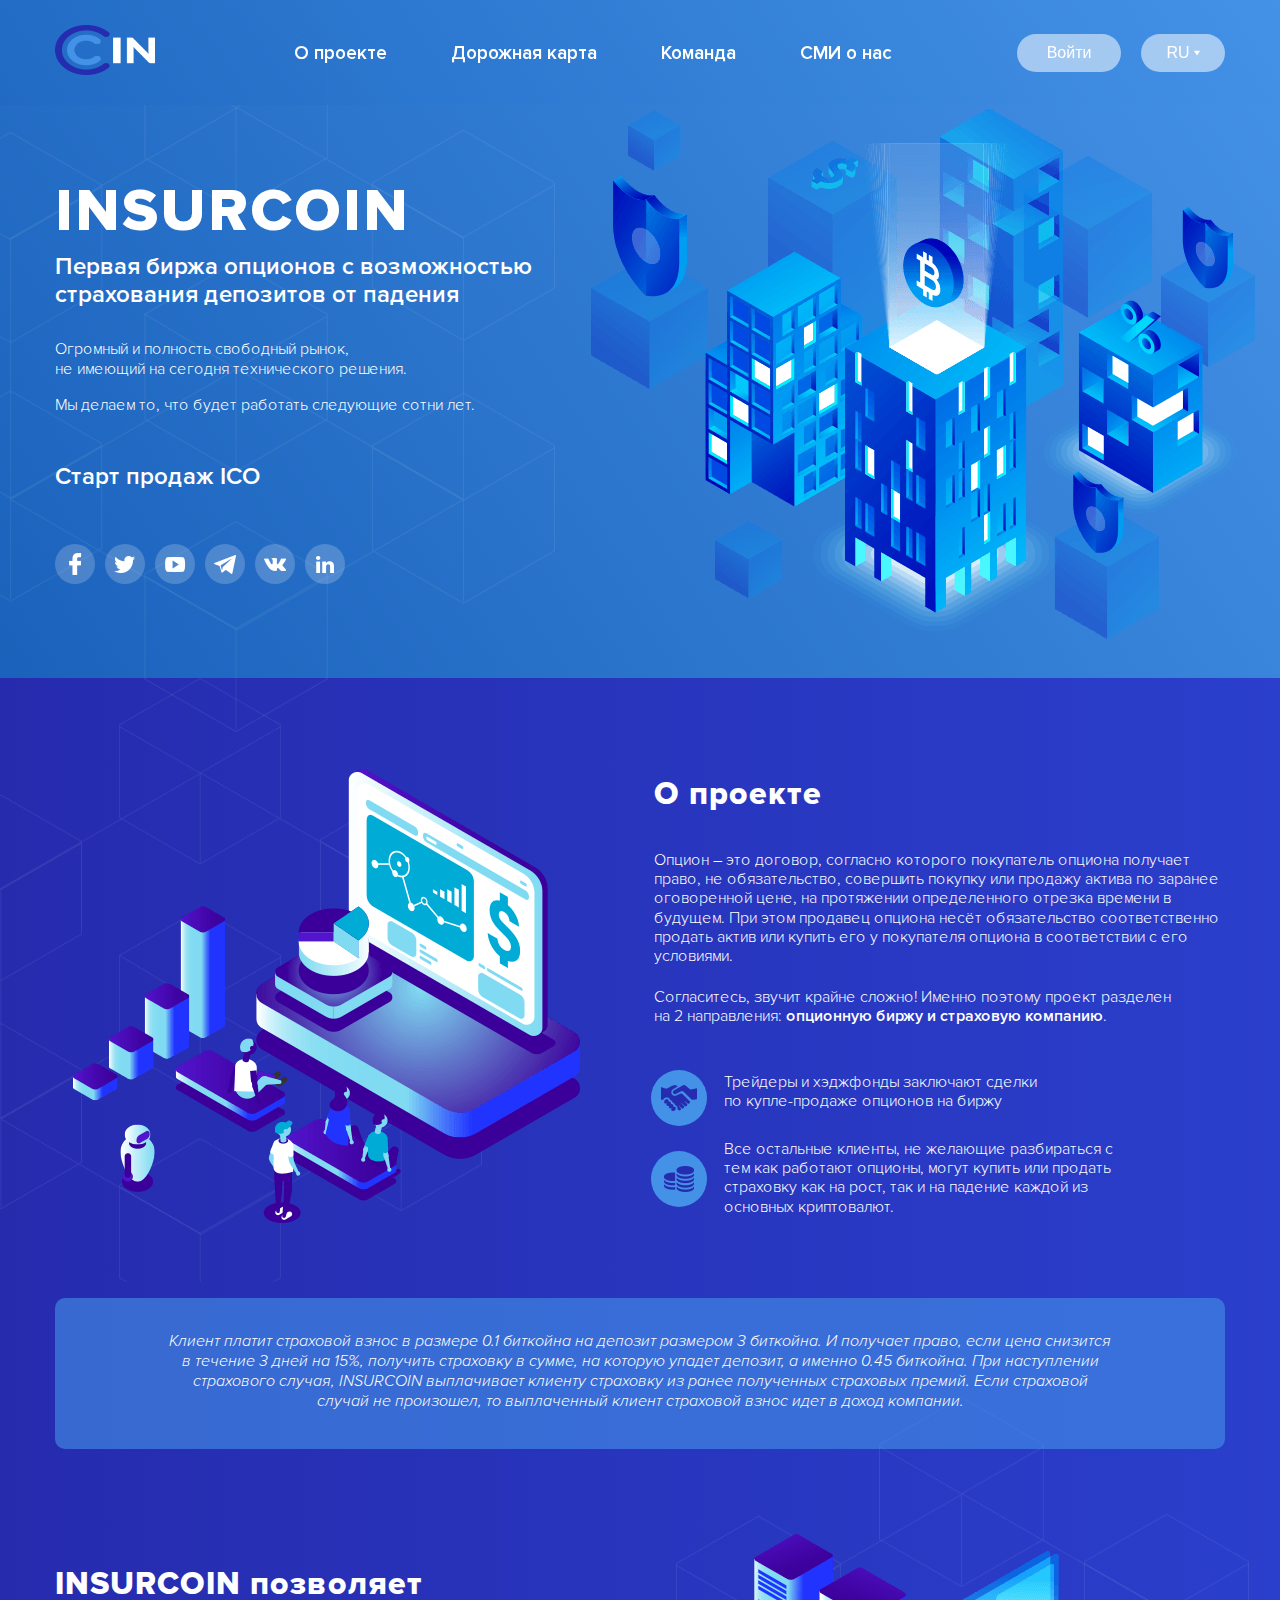
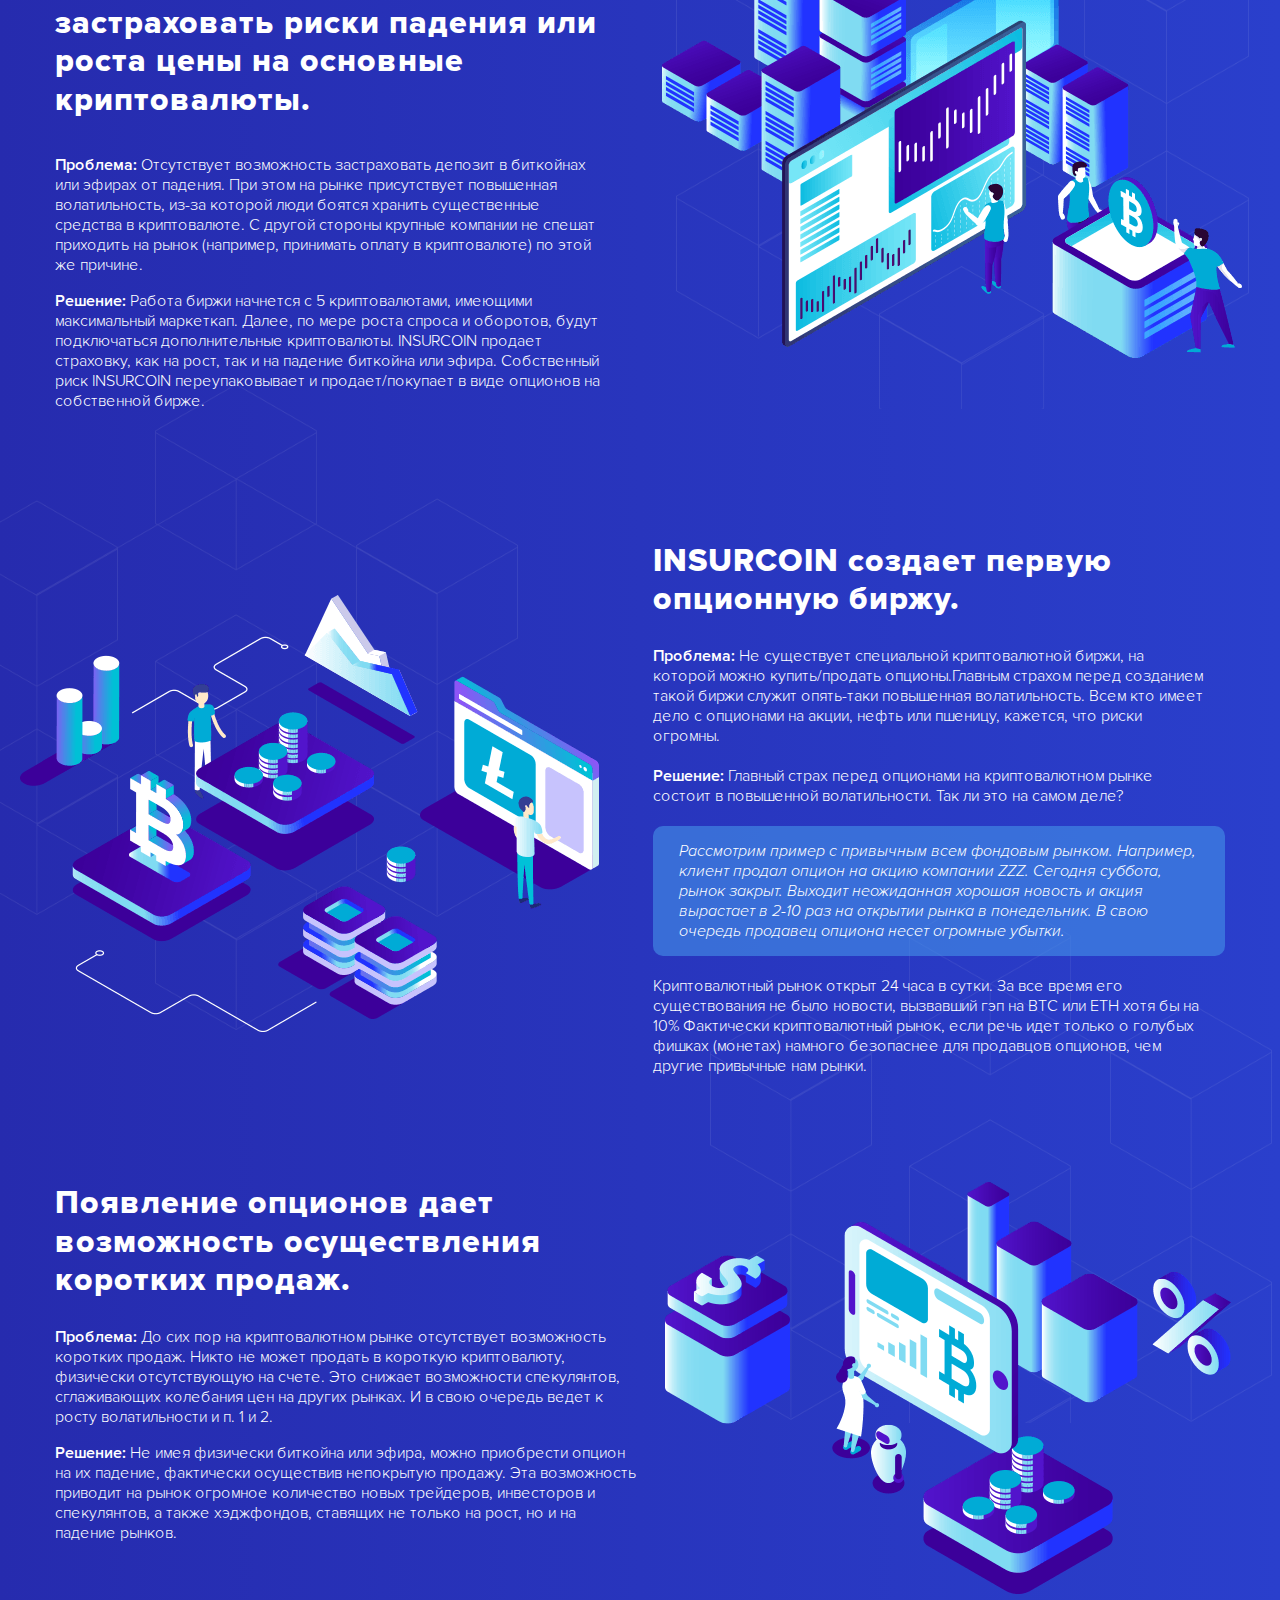
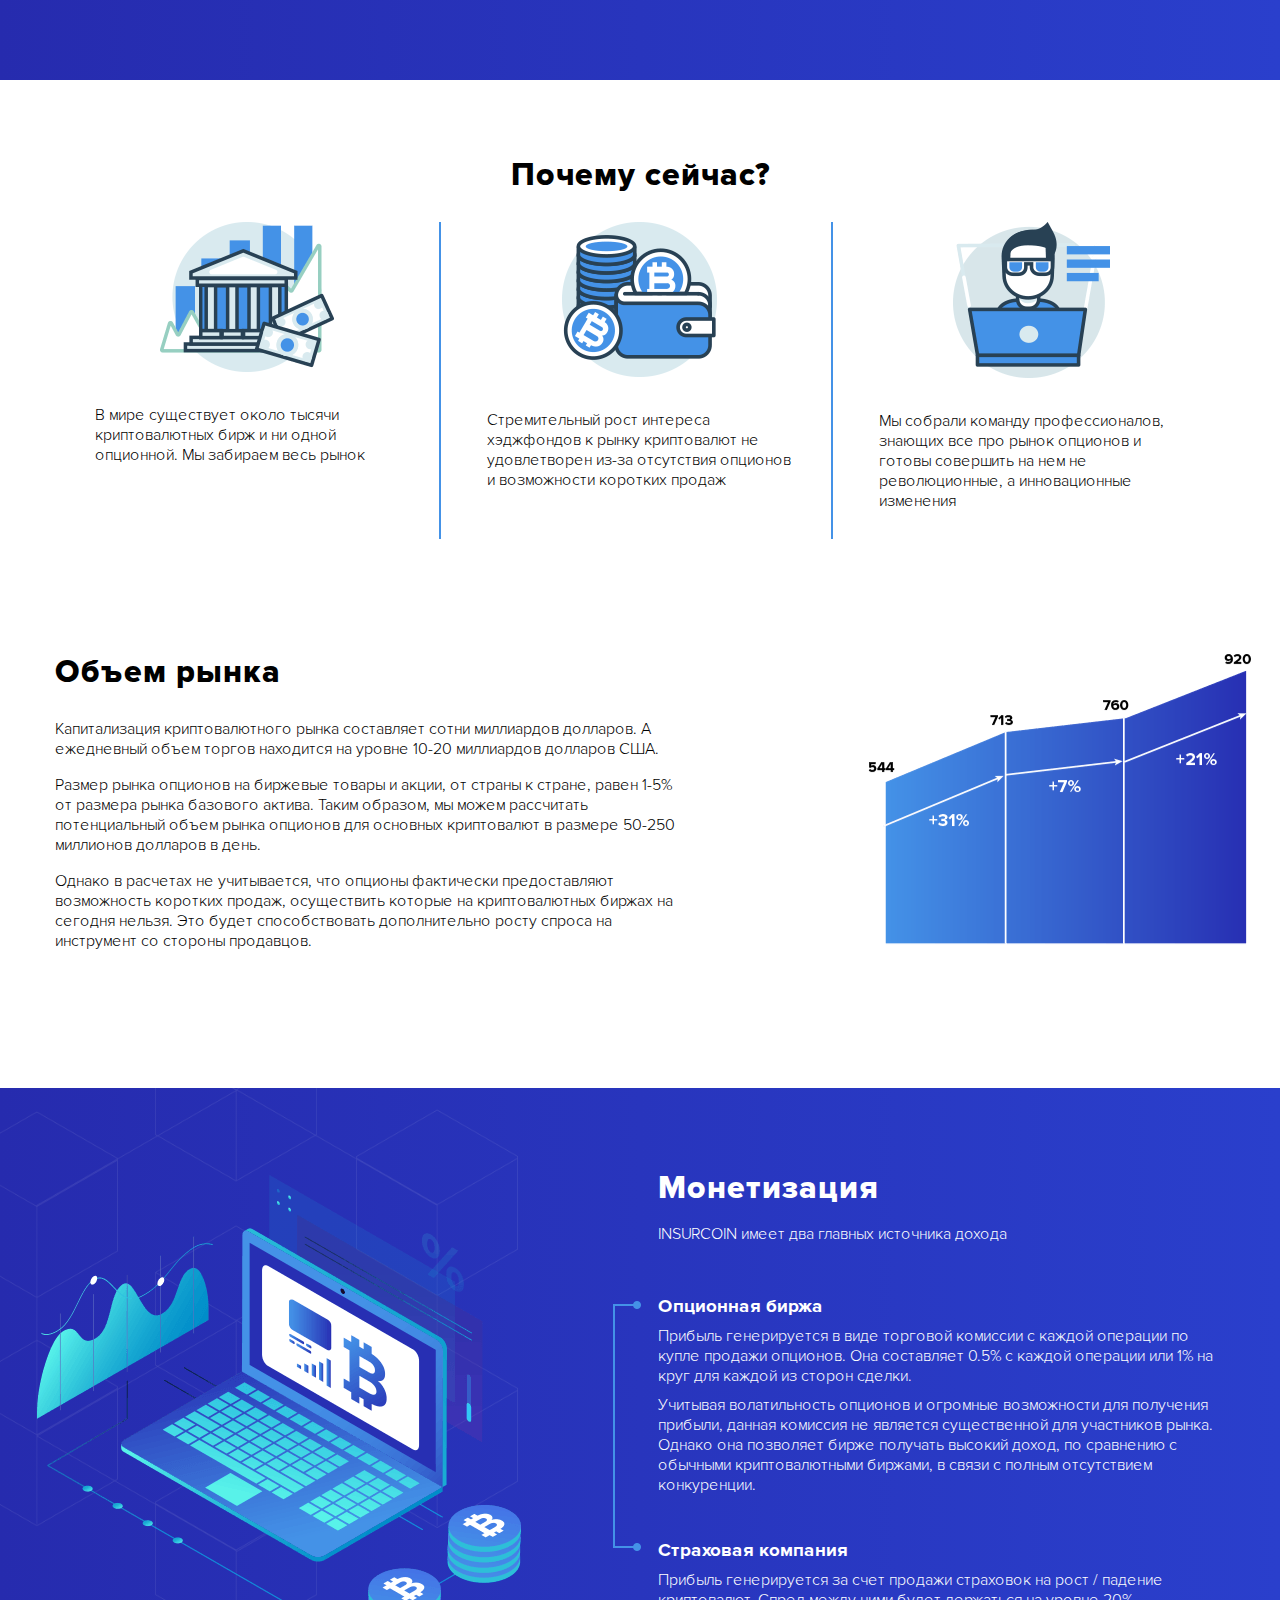
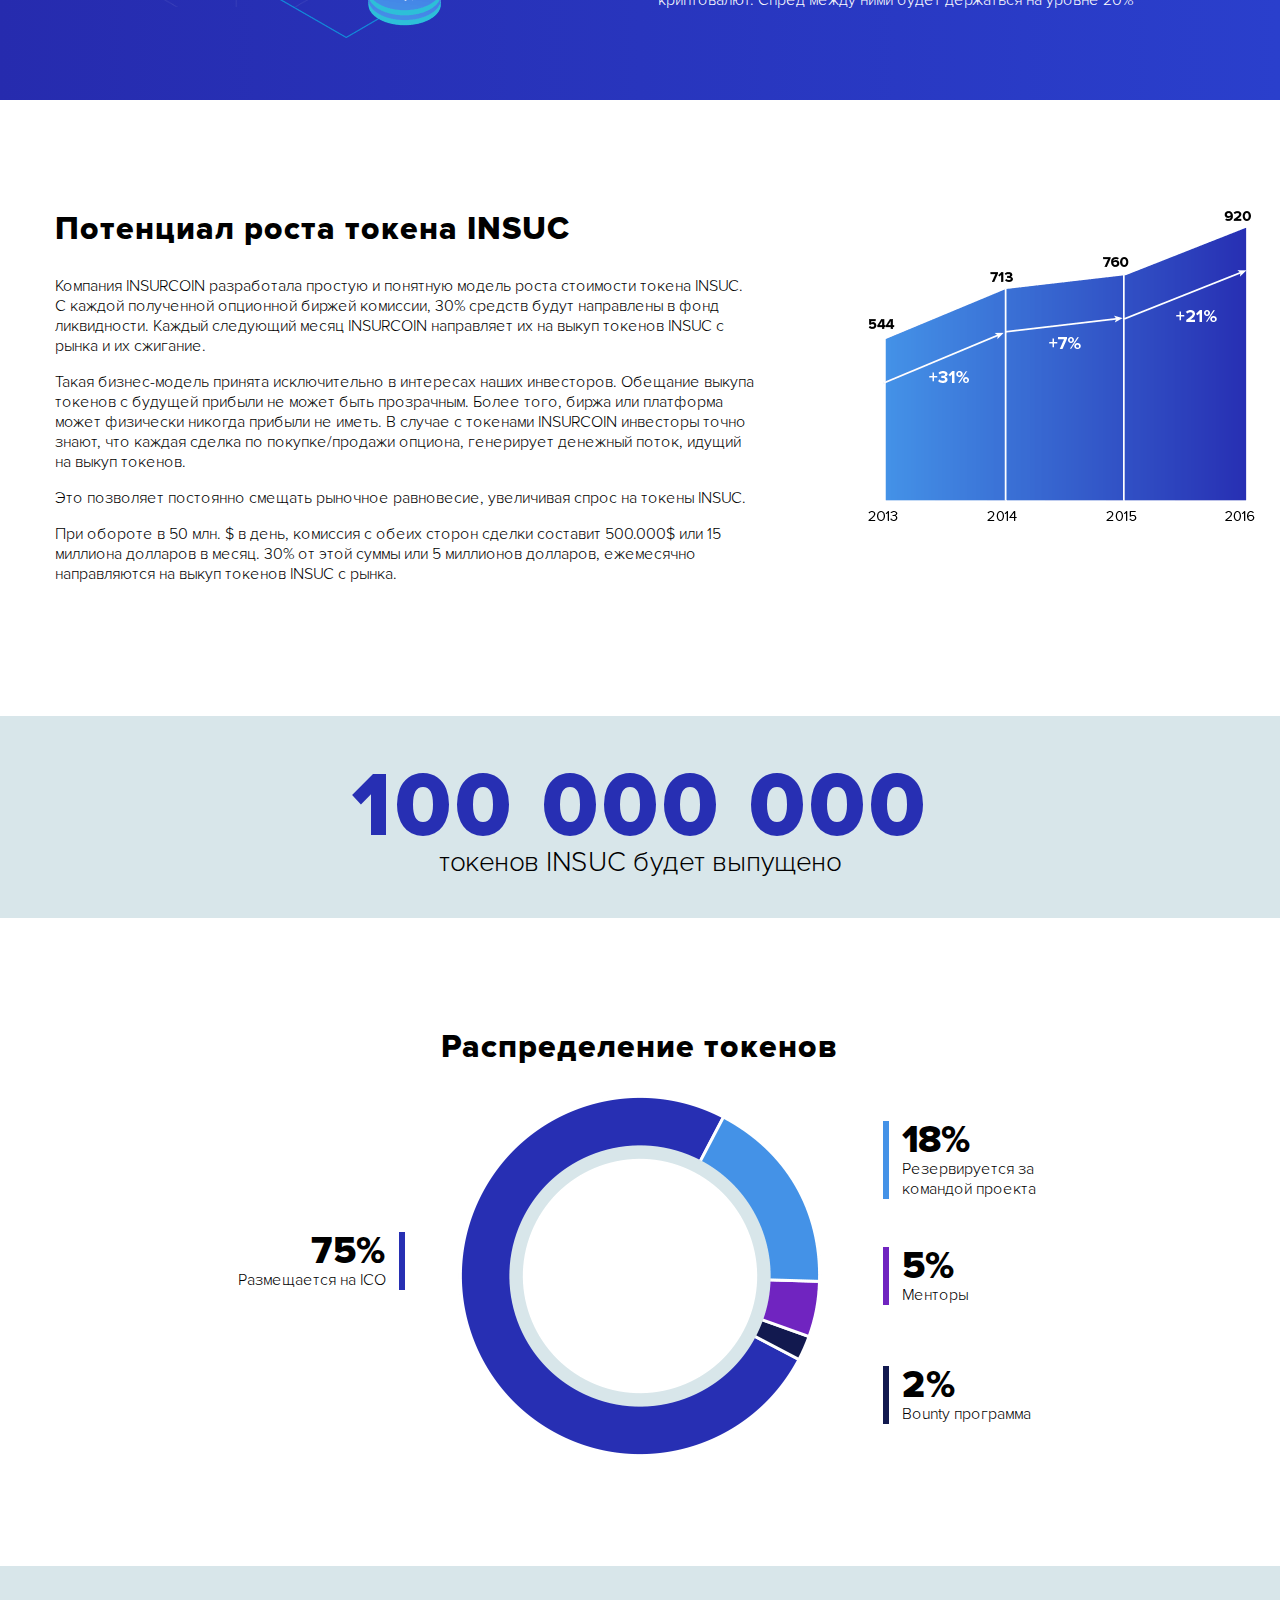
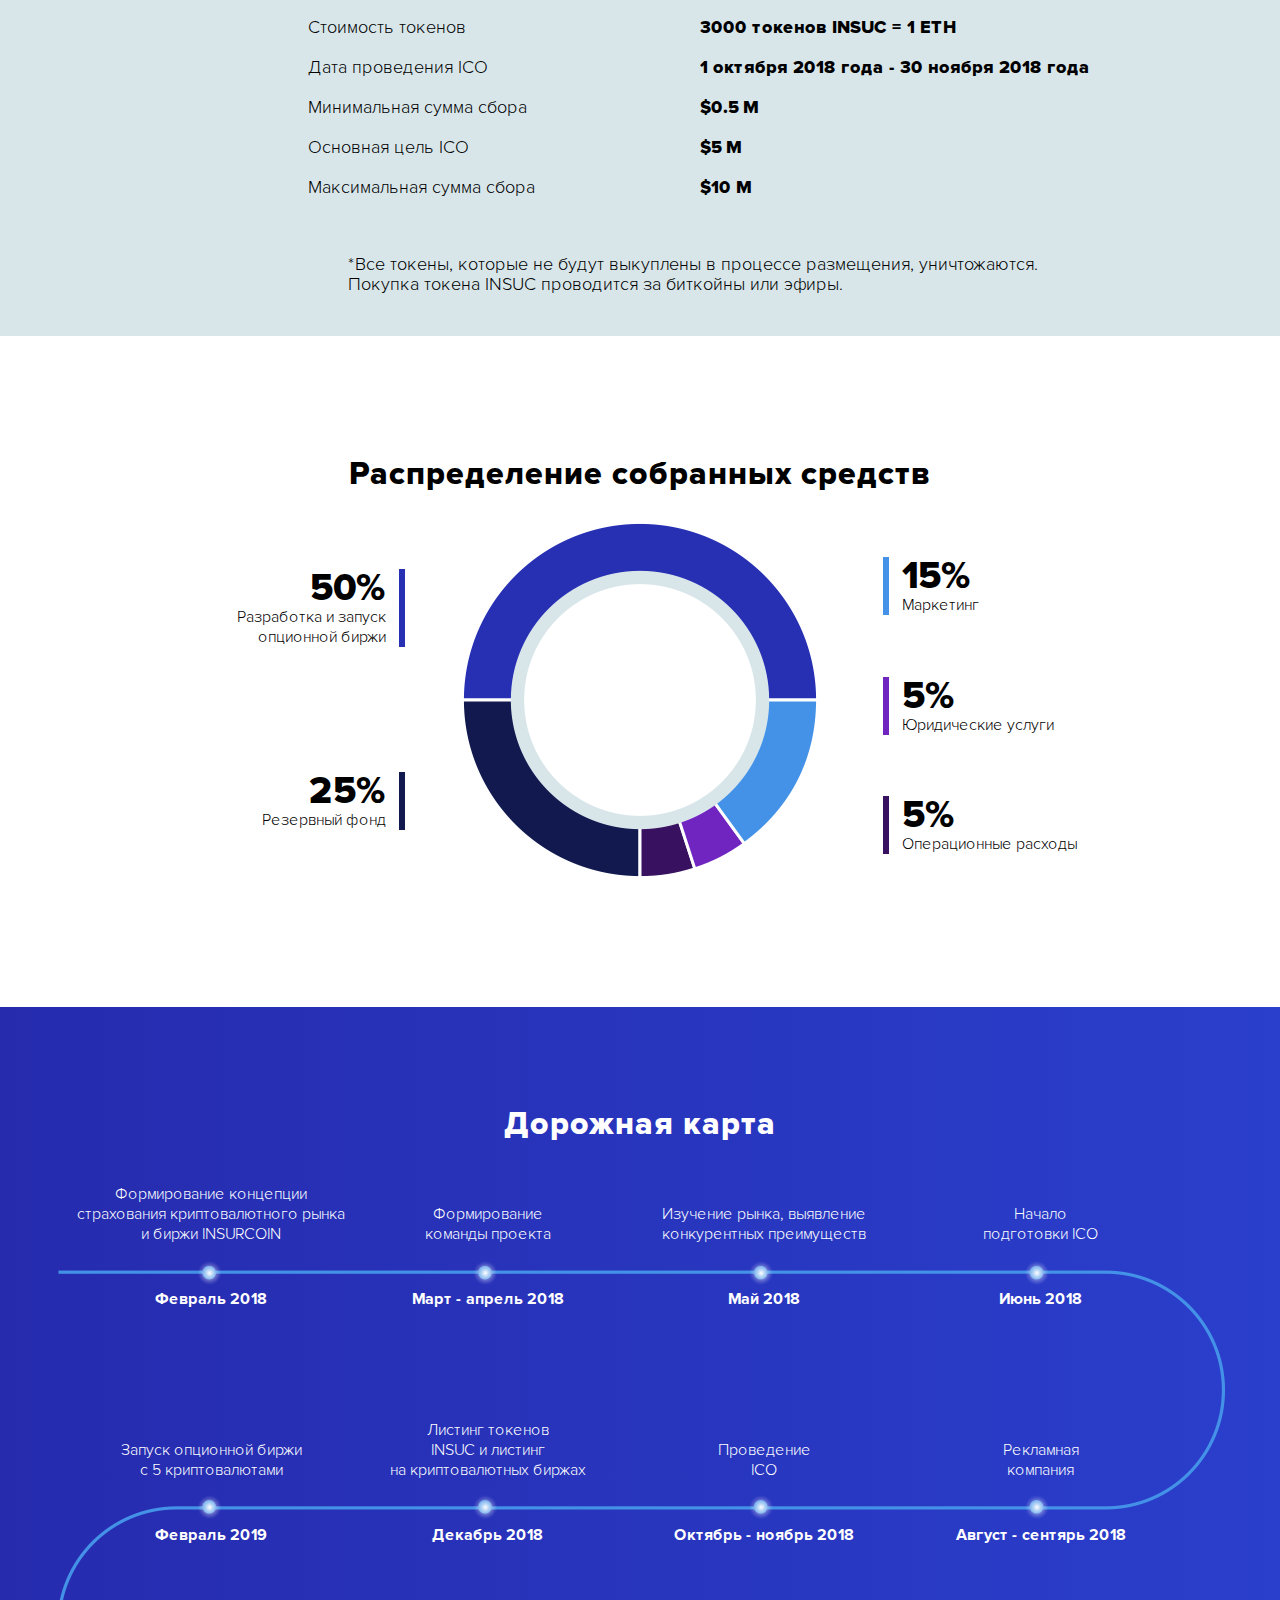
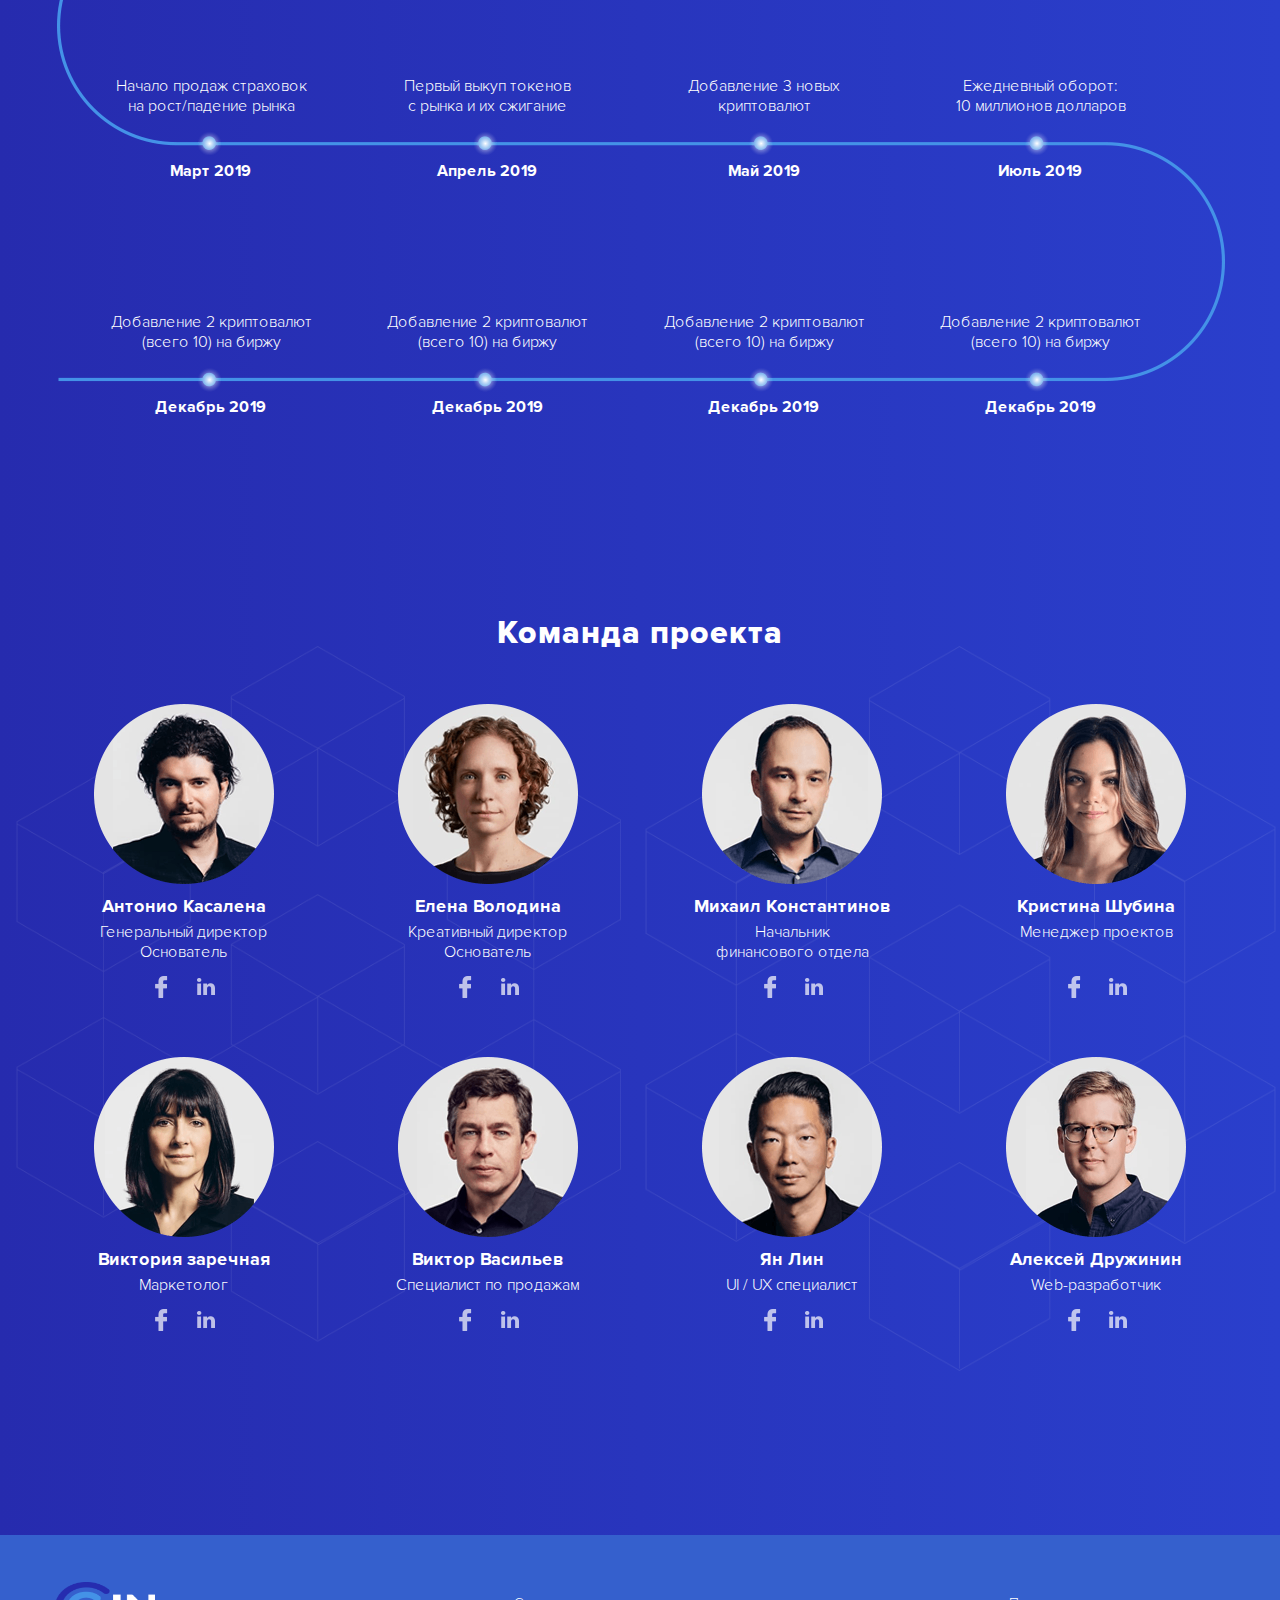
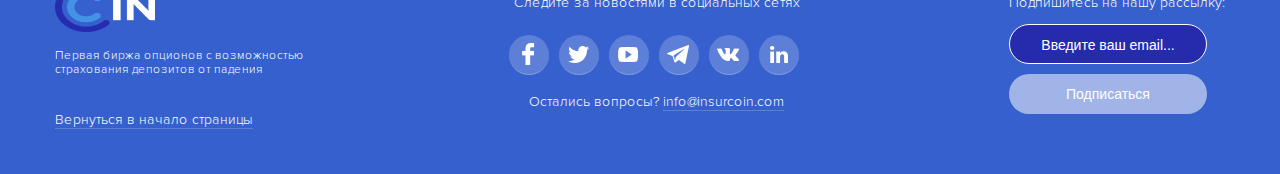
==== index.html @ fdc108de "add eng version" ====
<!DOCTYPE html>
<html lang="ru">
<head>
  <meta charset="UTF-8">
  <meta name="viewport" content="width=device-width, initial-scale=1.0">
  <meta http-equiv="X-UA-Compatible" content="ie=edge">
  <title>Insurcoin</title>
  <link rel="apple-touch-icon" sizes="180x180" href="img/favicon/apple-touch-icon.png">
  <link rel="icon" type="image/png" sizes="32x32" href="img/favicon/favicon-32x32.png">
  <link rel="icon" type="image/png" sizes="16x16" href="img/favicon/favicon-16x16.png">
  <link rel="manifest" href="img/favicon/site.webmanifest">
  <link rel="mask-icon" href="img/favicon/safari-pinned-tab.svg" color="#266fc8">
  <link rel="shortcut icon" href="img/favicon/favicon.ico">
  <meta name="msapplication-TileColor" content="#266fc8">
  <meta name="msapplication-config" content="img/favicon/browserconfig.xml">
  <meta name="theme-color" content="#ffffff">
  <link rel="stylesheet" href="https://use.fontawesome.com/releases/v5.2.0/css/all.css" integrity="sha384-hWVjflwFxL6sNzntih27bfxkr27PmbbK/iSvJ+a4+0owXq79v+lsFkW54bOGbiDQ" crossorigin="anonymous">
  <link rel="stylesheet" href="css/main.css">
</head>
<body>
  <header>
    <a href="#" class="open-mobile-menu"><i class="fas fa-bars"></i></a>
    <div class="nav-block">
      <div class="container">
        <div class="nav-wrapper large">
          <a href="#" class="close-mobile-menu"><i class="fas fa-times"></i></a>
          <a href="#" class="main-logo__link"><img src="img/logo.png" class="main-logo" alt="Логотип сайта" width="100" height="50"></a>
          <nav class="main-nav" id="menu">
            <ul class="main-nav__list">
              <li class="main-nav__item">
                <a href="#about-project">О проекте</a>
              </li>
              <li class="main-nav__item">
                <a href="#road-map">Дорожная карта</a>
              </li>
              <li class="main-nav__item">
                <a href="#team-project">Команда</a>
              </li>
              <li class="main-nav__item">
                <a href="#">СМИ о нас</a>
              </li> 
            </ul>
          </nav>
          <ul class="user-nav__list">
            <li class="user-nav__item">
              <button class="btn login">Войти</button>
            </li>
            <li class="user-nav__item">
              <button class="btn toggle-language" id="toggle-language">
                RU
                <svg class="arrow" xmlns="http://www.w3.org/2000/svg" xmlns:xlink="http://www.w3.org/1999/xlink" x="0px" y="0px"
                  viewBox="0 0 41.999 41.999">
                  <path d="M36.068,20.176l-29-20C6.761-0.035,6.363-0.057,6.035,0.114C5.706,0.287,5.5,0.627,5.5,0.999v40
                  c0,0.372,0.206,0.713,0.535,0.886c0.146,0.076,0.306,0.114,0.465,0.114c0.199,0,0.397-0.06,0.568-0.177l29-20
                  c0.271-0.187,0.432-0.494,0.432-0.823S36.338,20.363,36.068,20.176z"/>
                  <g>
                </svg>
              </button>
              <ul class="toggle-language__menu" id="toggle-language__menu">
                <li><a href="index.html">RU</a></li>
                <li><a href="index.en.html">EN</a></li>
              </ul>
            </li>
          </ul>
        </div>
      </div>
    </div>
    <div class="container header-block__wrapper" id="top-site">
      <section>
        <h1>Insurcoin</h1>
        <h3>Первая биржа опционов с возможностью страхования депозитов от падения</h3>
        <p>Огромный и полность свободный рынок,<br/> не имеющий на сегодня технического решения.</p>
        <p>Мы делаем то, что будет работать следующие сотни лет.</p>
        <div class="timer-block">
          <h3>Старт продаж ICO</h3>
          <script src="https://code.jquery.com/jquery-1.11.1.min.js"></script>
          <script src="https://e-timer.ru/js/etimer.js"></script>
          <script type="text/javascript">
            jQuery(document).ready(function() {
              jQuery(".eTimer").eTimer({
                etType: 0, etDate: "01.09.2018.0.0", etTitleText: "", etTitleSize: 20, etShowSign: 1, etSep: " ", etFontFamily: "ProximaNova", etTextColor: "white", etPaddingTB: 15, etPaddingLR: 15, etLastUnit: 4, etNumberFontFamily: "ProximaNova", etNumberSize: 40, etNumberColor: "#307ed3", etNumberPaddingTB: 0, etNumberPaddingLR: 8, etNumberBackground: "white", etNumberBorderSize: 0, etNumberBorderRadius: 6, etNumberBorderColor: "white"
              });
            });
          </script>
          <div class="eTimer"></div>
        </div>
        <ul class="social__list">
          <li class="social__item">
            <a href="#" class="social__link fb">facebook</a>
          </li>
          <li class="social__item">
            <a href="#" class="social__link twitter">twitter</a>
          </li>
          <li class="social__item">
            <a href="#" class="social__link youtube">youtube</a>
          </li>
          <li class="social__item">
            <a href="#" class="social__link telegram">telegram</a>
          </li>
          <li class="social__item">
            <a href="#" class="social__link vk">vk</a>
          </li>
          <li class="social__item">
            <a href="#" class="social__link linked-in">linked in</a>
          </li>
        </ul>
      </section>
    </div>
  </header>
  <main>
    <div class="container">
      <section class="about-project" id="about-project">
        <h2>О проекте</h2>
        <img class="mobile-section__img" width="370" height="332" src="img/about-project-bg.png" alt="О проекте">
        <p>Опцион – это договор, согласно которого покупатель опциона получает право, не обязательство, совершить покупку или продажу актива по заранее оговоренной цене, на протяжении определенного отрезка времени в будущем. При этом продавец опциона несёт обязательство соответственно продать актив или купить его у покупателя опциона в соответствии с его условиями.</p>
        <p class="about-project__description">Согласитесь, звучит крайне сложно! Именно поэтому проект разделен на 2 направления: <span class="text__semibold">опционную биржу и страховую компанию</span>.</p>
        <ul>
          <li>
            <p>Трейдеры и хэджфонды заключают сделки по купле-продаже опционов на биржу</p>
          </li>
          <li>
            <p>Все остальные клиенты, не желающие разбираться с тем как работают опционы, могут купить или продать страховку как на рост, так и на падение каждой из основных криптовалют.</p>
          </li>
        </ul>
      </section>
      <p class="text__layout">Клиент платит страховой взнос в размере 0.1 биткойна на депозит размером 3 биткойна. И получает право, если цена снизится в течение 3 дней на 15%, получить страховку в сумме, на которую упадет депозит, а именно 0.45 биткойна. При наступлении страхового случая, INSURCOIN выплачивает клиенту страховку из ранее полученных страховых премий. Если страховой случай не произошел, то выплаченный клиент страховой взнос идет в доход компании.</p>
      <section class="insurance-project">
        <h2>INSURCOIN позволяет застраховать риски падения или роста цены на основные криптовалюты.</h2>
        <img class="mobile-section__img" width="393" height="288" src="img/insurance-project-bg.png" alt="Срахование INSURCOIN">
        <p><span class="text__semibold">Проблема:</span> Отсутствует возможность застраховать депозит в биткойнах или эфирах от падения. При этом на рынке присутствует повышенная волатильность, из-за которой люди боятся хранить существенные средства в криптовалюте. С другой стороны крупные компании не спешат приходить на рынок (например, принимать оплату в криптовалюте) по этой же причине.</p>
        <p><span class="text__semibold">Решение:</span> Работа биржи начнется с 5 криптовалютами, имеющими максимальный маркеткап. Далее, по мере роста спроса и оборотов, будут подключаться дополнительные криптовалюты.  INSURCOIN продает страховку, как на рост, так и на падение биткойна или эфира. Собственный риск INSURCOIN переупаковывает и продает/покупает в виде опционов на собственной бирже.</p>
      </section>
      <section class="burse-project">
        <h2>INSURCOIN создает первую опционную биржу.</h2>
        <img class="mobile-section__img" width="409" height="308" src="img/burse-project-bg.png" alt="Биржа INSURCOIN">
        <p><span class="text__semibold">Проблема:</span> Не существует специальной криптовалютной биржи, на которой можно купить/продать опционы.Главным страхом перед созданием такой биржи служит опять-таки повышенная волатильность. Всем кто имеет дело с опционами на акции, нефть или пшеницу, кажется, что риски огромны.</p>
        <p><span class="text__semibold">Решение:</span> Главный страх перед опционами на криптовалютном рынке состоит в повышенной волатильности. Так ли это на самом деле?</p>
        <p class="text__layout"> Рассмотрим пример с привычным всем фондовым рынком. Например, клиент продал опцион на акцию компании ZZZ. Сегодня суббота, рынок закрыт. Выходит неожиданная хорошая новость и акция вырастает в 2-10 раз на открытии рынка в понедельник. В свою очередь продавец опциона несет огромные убытки.</p>
        <p>Криптовалютный рынок открыт 24 часа в сутки. За все время его существования не было новости, вызвавший гэп на BTC или ETH хотя бы на 10% Фактически криптовалютный рынок, если речь идет только о голубых фишках (монетах) намного безопаснее для продавцов опционов, чем другие привычные нам рынки.</p>
      </section>
      <section class="option-project">
        <h2>Появление опционов дает возможность осуществления коротких продаж.</h2>
        <img class="mobile-section__img" width="368" height="268" src="img/option-project-bg.png" alt="Опцион">
        <p><span class="text__semibold">Проблема:</span> До сих пор на криптовалютном рынке отсутствует возможность коротких продаж. Никто не может продать в короткую криптовалюту, физически отсутствующую на счете. Это снижает возможности спекулянтов, сглаживающих колебания цен на других рынках. И в свою очередь ведет к росту волатильности и п. 1 и 2.</p>
        <p><span class="text__semibold">Решение:</span> Не имея физически биткойна или эфира, можно приобрести опцион на их падение, фактически осуществив непокрытую продажу. Эта возможность приводит на рынок огромное количество новых трейдеров, инвесторов и спекулянтов, а также хэджфондов, ставящих не только на рост, но и на падение рынков.</p>
      </section>
    </div>
    <section class="why-now bg__white">
      <div class="container">
        <h2>Почему сейчас?</h2>
        <ul>
          <li>
            <img src="img/why-now-icons/1.png" width="174" height="150" alt="Рынок">
            <p>В мире существует около тысячи криптовалютных бирж и ни одной опционной. Мы забираем весь рынок</p>
          </li>
          <li>
            <img src="img/why-now-icons/2.png" width="155" height="155" alt="Хеджфонд">
            <p>Стремительный рост интереса хэджфондов к рынку криптовалют не удовлетворен из-за отсутствия опционов и возможности коротких продаж</p>
          </li>
          <li>
            <img src="img/why-now-icons/3.png" width="157" height="156" alt="Команда профессионалов">
            <p>Мы собрали команду профессионалов, знающих все про рынок опционов и готовы совершить на нем не революционные, а инновационные изменения</p>
          </li>
        </ul>
      </div>
    </section>
    <section class="market-size bg__white">
      <div class="container">
        <h2>Объем рынка</h2>
        <p>Капитализация криптовалютного рынка составляет сотни миллиардов долларов. А ежедневный объем торгов находится на уровне 10-20 миллиардов долларов США.</p>
        <p>Размер рынка опционов на биржевые товары и акции, от страны к стране, равен 1-5% от размера рынка базового актива. Таким образом, мы можем рассчитать потенциальный объем рынка опционов для основных криптовалют в размере 50-250 миллионов долларов в день.</p>
        <p> Однако в расчетах не учитывается, что опционы фактически предоставляют возможность коротких продаж, осуществить которые на криптовалютных биржах на сегодня нельзя. Это будет способствовать дополнительно росту спроса на инструмент со стороны продавцов.</p>
      </div>
    </section>
    <div class="container">
      <section class="monetization">
          <h2>Монетизация</h2>
          <img class="mobile-section__img" width="330" height="316" src="img/monetization-bg.png" alt="Монетизация">
          <p>INSURCOIN имеет два главных источника дохода</p>
          <ul>
            <li>
              <h3>Опционная биржа</h3>
              <p>Прибыль генерируется в виде торговой комиссии с каждой операции по купле продажи опционов. Она составляет 0.5% с каждой операции или 1% на круг для каждой из сторон сделки.  </p>
              <p>Учитывая волатильность опционов и огромные возможности для получения прибыли, данная комиссия не является существенной для участников рынка. Однако она позволяет бирже получать высокий доход, по сравнению с обычными криптовалютными биржами, в связи с полным отсутствием конкуренции.</p>
            </li>
            <li>
              <h3>Страховая компания</h3>
              <p>Прибыль генерируется за счет продажи страховок на рост / падение криптовалют. Спред между ними будет держаться на уровне 20%</p>
            </li>
          </ul>
      </section>
    </div>
    <section class="potential bg__white">
      <div class="container">
        <h2>Потенциал роста токена INSUC</h2>
        <p>Компания INSURCOIN разработала простую и понятную модель роста стоимости токена INSUC. С каждой полученной опционной биржей комиссии, 30% средств будут направлены в фонд ликвидности. Каждый следующий месяц INSURCOIN направляет их на выкуп токенов INSUC с рынка и их сжигание. </p>
        <p>Такая бизнес-модель принята исключительно в интересах наших инвесторов. Обещание выкупа токенов с будущей прибыли не может быть прозрачным. Более того, биржа или платформа может физически никогда прибыли не иметь. В случае с токенами   INSURCOIN инвесторы точно знают, что каждая сделка по покупке/продажи опциона, генерирует денежный поток, идущий на выкуп токенов. </p>
        <p>Это позволяет постоянно смещать рыночное равновесие, увеличивая спрос на токены INSUC.</p>
        <p>При обороте в 50 млн. $ в день, комиссия с обеих сторон сделки составит 500.000$ или 15 миллиона долларов в месяц. 30% от этой суммы или 5 миллионов долларов, ежемесячно направляются на выкуп токенов INSUC с рынка.</p>
      </div>
    </section>
    <p class="tokens-amount">
      <span>100 000 000</span>
      токенов INSUC будет выпущено
    </p>
    <section class="distribution-tokens bg__white">
      <div class="container">
        <h2>Распределение токенов</h2>
        <img src="img/distribution-tokens.png" width="364" height="364" alt="График распределения токенов">
        <div class="percent-wrapper">
          <p>
            <span>75%</span>
            Размещается на ICO
          </p>
          <p>
            <span>18%</span>
            Резервируется за командой проекта
          </p>
          <p>
            <span>5%</span>
            Менторы
          </p>
          <p>
            <span>2%</span>
            Bounty программа
          </p>
        </div>
      </div>
    </section>
    <div class="distribution-details">
      <div class="container">
        <table>
          <tr>
            <td>Стоимость токенов</td>
            <td>3000 токенов INSUC = 1 ETH</td>
          </tr>
          <tr>
            <td>Дата проведения ICO</td>
            <td>1 октября 2018 года - 30 ноября 2018 года</td>
          </tr>
          <tr>
            <td>Минимальная сумма сбора</td>
            <td>$0.5 M</td>
          </tr>
          <tr>
            <td>Основная цель ICO</td>
            <td>$5 M</td>
          </tr>
          <tr>
            <td>Максимальная сумма сбора</td>
            <td>$10 M</td>
          </tr>
        </table>
        <p>*Все токены, которые не будут выкуплены в процессе размещения, уничтожаются.<br/> Покупка токена INSUC проводится за биткойны или эфиры.</p>
      </div>
    </div>
    <section class="distribution-cash bg__white">
      <div class="container">
        <h2>Распределение собранных средств</h2>
        <img src="img/distribution-cash.png" width="358" height="358" alt="График распределения собранных средств">
        <div class="percent-wrapper">
          <p>
            <span>50%</span>
            Разработка и запуск<br/> опционной биржи
          </p>
          <p>
            <span>25%</span>
            Резервный фонд
          </p>
          <p>
            <span>15%</span>
            Маркетинг
          </p>
          <p>
            <span>5%</span>
            Юридические услуги
          </p>
          <p>
            <span>5%</span>
            Операционные расходы
          </p>
        </div>
      </div>
    </section>
    <div class="container">
      <section class="road-map" id="road-map">
        <h2>Дорожная карта</h2>
        <ul>
          <li>
            <p>Формирование концепции страхования криптовалютного рынка и биржи INSURCOIN</p>
            <span>Февраль 2018</span>
          </li>
          <li>
            <p>Формирование<br/> команды проекта</p>
            <span>Март - апрель 2018</span>
          </li>
          <li>
            <p>Изучение рынка, выявление<br/> конкурентных преимуществ</p>
            <span>Май 2018</span>
          </li>
          <li>
            <p>Начало<br/> подготовки ICO</p>
            <span>Июнь 2018</span>
          </li>
          <li>
            <p>Запуск опционной биржи<br/> с 5 криптовалютами</p>
            <span>Февраль 2019</span>
          </li>
          <li>
            <p>Листинг токенов<br/> INSUC и листинг<br/> на криптовалютных биржах</p>
            <span>Декабрь 2018</span>
          </li>
          <li>
            <p>Проведение<br/> ICO</p>
            <span>Октябрь - ноябрь 2018</span>
          </li>
          <li>
            <p>Рекламная<br/> компания</p>
            <span>Август - сентярь 2018</span>
          </li>
          <li>
            <p>Начало продаж страховок<br/> на рост/падение рынка</p>
            <span>Март 2019</span>
          </li>
          <li>
            <p>Первый выкуп токенов<br/> с рынка и их сжигание</p>
            <span>Апрель 2019</span>
          </li>
          <li>
            <p>Добавление 3 новых<br/> криптовалют</p>
            <span>Май 2019</span>
          </li>
          <li>
            <p>Ежедневный оборот:<br/> 10 миллионов долларов</p>
            <span>Июль 2019</span>
          </li>
          <li>
            <p>Добавление 2 криптовалют<br/> (всего 10) на биржу</p>
            <span>Декабрь 2019</span>
          </li>
          <li>
            <p>Добавление 2 криптовалют<br/> (всего 10) на биржу</p>
            <span>Декабрь 2019</span>
          </li>
          <li>
            <p>Добавление 2 криптовалют<br/> (всего 10) на биржу</p>
            <span>Декабрь 2019</span>
          </li>
          <li>
            <p>Добавление 2 криптовалют<br/> (всего 10) на биржу</p>
            <span>Декабрь 2019</span>
          </li>
        </ul>
      </section>
    </div>
    <div class="container">
      <section class="team-project" id="team-project">
        <h2>Команда проекта</h2>
        <ul class="team__list">
          <li>
            <img src="img/team-project/antonio-kasalena.png" width="180" height="180" alt="Антонио Касалена">
            <span>Антонио Касалена</span>
            <p>Генеральный директор<br/>Основатель</p>
            <ul class="social__list">
              <li class="social__item">
                <a href="#" class="social__link fb">facebook</a>
              </li>
              <li class="social__item">
                <a href="#" class="social__link linked-in">linked in</a>
              </li>
            </ul>
          </li>
          <li>
            <img src="img/team-project/elena-volodina.png" width="180" height="180" alt="Елена Володина">
            <span>Елена Володина</span>
            <p>Креативный директор<br/>Основатель</p>
            <ul class="social__list">
              <li class="social__item">
                <a href="#" class="social__link fb">facebook</a>
              </li>
              <li class="social__item">
                <a href="#" class="social__link linked-in">linked in</a>
              </li>
            </ul>
          </li>
          <li>
            <img src="img/team-project/mihail-konstantinov.png" width="180" height="180" alt="Михаил Константинов">
            <span>Михаил Константинов</span>
            <p>Начальник<br/>финансового отдела</p>
            <ul class="social__list">
              <li class="social__item">
                <a href="#" class="social__link fb">facebook</a>
              </li>
              <li class="social__item">
                <a href="#" class="social__link linked-in">linked in</a>
              </li>
            </ul>
          </li>
          <li>
            <img src="img/team-project/kristina-shubina.png" width="180" height="180" alt="Кристина Шубина">
            <span>Кристина Шубина</span>
            <p>Менеджер проектов</p>
            <ul class="social__list">
              <li class="social__item">
                <a href="#" class="social__link fb">facebook</a>
              </li>
              <li class="social__item">
                <a href="#" class="social__link linked-in">linked in</a>
              </li>
            </ul>
          </li>
          <li>
            <img src="img/team-project/viktoria-zarechnaya.png" width="180" height="180" alt="Виктория Заречная">
            <span>Виктория заречная</span>
            <p>Маркетолог</p>
            <ul class="social__list">
              <li class="social__item">
                <a href="#" class="social__link fb">facebook</a>
              </li>
              <li class="social__item">
                <a href="#" class="social__link linked-in">linked in</a>
              </li>
            </ul>
          </li>
          <li>
            <img src="img/team-project/viktor-vasilev.png" width="180" height="180" alt="Виктор Васильев">
            <span>Виктор Васильев</span>
            <p>Специалист по продажам</p>
            <ul class="social__list">
              <li class="social__item">
                <a href="#" class="social__link fb">facebook</a>
              </li>
              <li class="social__item">
                <a href="#" class="social__link linked-in">linked in</a>
              </li>
            </ul>
          </li>
          <li>
            <img src="img/team-project/yan-lin.png" width="180" height="180" alt="Ян Лин">
            <span>Ян Лин</span>
            <p>UI / UX специалист</p>
            <ul class="social__list">
              <li class="social__item">
                <a href="#" class="social__link fb">facebook</a>
              </li>
              <li class="social__item">
                <a href="#" class="social__link linked-in">linked in</a>
              </li>
            </ul>
          </li>
          <li>
            <img src="img/team-project/aleksey-druzhinin.png" width="180" height="180" alt="Алексей Дружинин">
            <span>Алексей Дружинин</span>
            <p>Web-разработчик</p>
            <ul class="social__list">
              <li class="social__item">
                <a href="#" class="social__link fb">facebook</a>
              </li>
              <li class="social__item">
                <a href="#" class="social__link linked-in">linked in</a>
              </li>
            </ul>
          </li>
        </ul>
      </section>
    </div>
  </main>
  <footer>
    <div class="container">
      <div class="footer-logo">
        <img src="img/logo.png" class="main-logo" alt="Логотип сайта" width="100" height="50">
        <p>Первая биржа опционов с возможностью<br/>страхования депозитов от падения</p>
        <a href="#">Вернуться в начало страницы</a>
      </div>
      <div class="social-wrapper">
        <p>Следите за новостями в социальных сетях</p>
        <ul class="social__list">
          <li class="social__item">
            <a href="#" class="social__link fb">facebook</a>
          </li>
          <li class="social__item">
            <a href="#" class="social__link twitter">twitter</a>
          </li>
          <li class="social__item">
            <a href="#" class="social__link youtube">youtube</a>
          </li>
          <li class="social__item">
            <a href="#" class="social__link telegram">telegram</a>
          </li>
          <li class="social__item">
            <a href="#" class="social__link vk">vk</a>
          </li>
          <li class="social__item">
            <a href="#" class="social__link linked-in">linked in</a>
          </li>
        </ul>
        <p>Остались вопросы? <a href="mailto:info@insurcoin.com">info@insurcoin.com</a></p>
      </div>
      <div class="sub-block">
        <p>Подпишитесь на нашу рассылку:</p>
        <button class="btn btn-outline">Введите ваш email...</button>
        <button class="btn">Подписаться</button>
      </div>
    </div>
  </footer>
  <script src="js/main.js"></script>
</body>
</html>
---- css/main.css ----
@font-face{
  font-family: 'ProximaNova';
  src: url('../fonts/ProximaNova-Bold.eot');
  src: url('../fonts/ProximaNova-Bold.eot?iefix') format('eot'),
  url('../fonts/ProximaNova-Bold.woff') format('woff'),
  url('../fonts/ProximaNova-Bold.ttf') format('truetype'),
  url('../fonts/ProximaNova-Bold.svg#webfont') format('svg');
  font-weight: 700;
  font-style: normal;
}
@font-face{
  font-family: 'ProximaNova';
  src: url('../fonts/ProximaNova-Extrabld.eot');
  src: url('../fonts/ProximaNova-Extrabld.eot?iefix') format('eot'),
  url('../fonts/ProximaNova-Extrabld.woff') format('woff'),
  url('../fonts/ProximaNova-Extrabld.ttf') format('truetype'),
  url('../fonts/ProximaNova-Extrabld.svg#webfont') format('svg');
  font-weight: 800;
  font-style: normal;
}
@font-face{
  font-family: 'ProximaNova';
  src: url('../fonts/ProximaNova-Light.eot');
  src: url('../fonts/ProximaNova-Light.eot?iefix') format('eot'),
  url('../fonts/ProximaNova-Light.woff') format('woff'),
  url('../fonts/ProximaNova-Light.ttf') format('truetype'),
  url('../fonts/ProximaNova-Light.svg#webfont') format('svg');
  font-weight: 300;
  font-style: normal;
}
@font-face{
  font-family: 'ProximaNova';
  src: url('../fonts/ProximaNova-LightIt.eot');
  src: url('../fonts/ProximaNova-LightIt.eot?iefix') format('eot'),
  url('../fonts/ProximaNova-LightIt.woff') format('woff'),
  url('../fonts/ProximaNova-LightIt.ttf') format('truetype'),
  url('../fonts/ProximaNova-LightIt.svg#webfont') format('svg');
  font-weight: 300;
  font-style: italic;
}
@font-face{
  font-family: 'ProximaNova';
  src: url('../fonts/ProximaNova-Semibold.eot');
  src: url('../fonts/ProximaNova-Semibold.eot?iefix') format('eot'),
  url('../fonts/ProximaNova-Semibold.woff') format('woff'),
  url('../fonts/ProximaNova-Semibold.ttf') format('truetype'),
  url('../fonts/ProximaNova-Semibold.svg#webfont') format('svg');
  font-weight: 600;
  font-style: normal;
}

html {
	-webkit-box-sizing: border-box;
	box-sizing: border-box;
}

*,
*::before,
*::after {
	-webkit-box-sizing: inherit;
	box-sizing: inherit;
}

body {
  margin: 0;
  padding: 0;
  font-family: 'ProximaNova', sans-serif;
  font-size: 16px;
  line-height: 20px;
  font-weight: 300;
  color: #ffffff;
  background-color: #272fb3;
}

a {
  color: #ffffff;
  text-decoration: none;
}

.open-mobile-menu,
.close-mobile-menu {
  display: none;
}

.container {
  max-width: 1230px;
  padding: 0 30px;
  margin: 0 auto;
  position: relative;
}

.visually-hidden {
  position: absolute;
	overflow: hidden;
	clip: rect(0 0 0 0);
	height: 1px;
	width: 1px;
	margin: -1px;
	padding: 0;
	border: 0;
}

.mobile-section__img {
  display: none;
}

header {
  position: relative;
}

header::before {
  content: '';
  position: absolute;
  top: 0;
  left: 0;
  width: 100%;
  height: 100%;
  background-image: linear-gradient(56deg, rgba(25, 103, 188, 0.9), rgb(68, 146, 231));
  z-index: -3;
}

.header-block__wrapper::after {
  content: '';
  position: absolute;
  right: 0;
  top: 16%;
  width: 100%;
  height: 100%;
  background-image: url('../img/header-bg.png');
  background-position: right 0;
  background-repeat: no-repeat;
  z-index: -1;
}

header section::before {
  top: 0;
  left: -136px;
  width: 663px;
  height: 763px;
  background-image: url('../img/pattern-section.png');
}

.nav-block {
  width: 100%;
  position: fixed;
  z-index: 20;
}

.nav-wrapper {
  display: flex;
  flex-direction: row;
  justify-content: space-between;
  align-items: center;
  transition: all 0.5s;
}

.large {
  padding-top: 25px;
  padding-bottom: 25px;
}

.small {
  padding-top: 13px;
  padding-bottom: 13px;
}

.nav-block::before {
  content: '';
  position: absolute;
  width: 100%;
  height: 100%;
  top: 0;
  left: 0;
  background-image: linear-gradient(56deg, rgba(33, 106, 195, 0.9), rgba(68, 146, 231, 0.9));
  z-index: -1;
}

.btn {
  background-color: rgba(255, 255, 255, 0.53);
  padding: 10px 25px;
  border: none;
  border-radius: 25px;
  color: #ffffff;
  cursor: pointer;
  font-size: 1rem;
}

.btn-outline {
  background-color: #262bae;
  border: 1px solid #ffffff;
  padding: 15px 42px;
}

section {
  position: relative;
  width: 50%;
}

section h2 {
  font-size: 2rem;
  line-height: 2.4rem;
  font-weight: 800;
  letter-spacing: 1px;
}

section::before {
  content: '';
  position: absolute;
  width: 100%;
  height: 100%;
  background-image: url('../img/pattern-section.png');
  background-position: 0 0;
  background-repeat: no-repeat;
  background-size: 96%;
  z-index: -1;
}

section::after {
  content: '';
  position: absolute;
  width: 100%;
  height: 100%;
  background-position: 0 0;
  background-repeat: no-repeat;
}

.text__semibold {
  font-weight: 600;
}

main {
  position: relative;
}

main::before {
  content: '';
  position: absolute;
  top: 0;
  left: 0;
  width: 100%;
  height: 100%;
  background-image: linear-gradient(to right, #262bae, #2a3fcc);
  z-index: -3;
}

.text__layout {
  padding: 33px 112px 38px;
  text-align: center;
  font-style: italic;
  background-color: rgba(68, 146, 231, 0.6);
  border-radius: 10px;
}

.bg__white {
  background-color: #ffffff;
  width: 100%;
}

.bg__white h2,
.bg__white p {
  color: #000000;
  text-align: center;
}

.bg__white::before,
.bg__white::after {
  content: none;
}

.main-nav__list {
  margin: 0;
  padding: 0;
  padding-left: 30px;
  list-style: none;
}

.main-nav__item {
  padding: 10px 30px 8px;
  display: inline-block;
}

.main-nav__item a {
  font-size: 1.1875rem;
  font-weight: 600;
}

.main-nav__item a:hover,
.main-nav__item a:focus {
  border-bottom: 1px solid rgba(255, 255, 255, 0.53);
}

.user-nav__list {
  margin: 0;
  padding: 0;
  list-style: none;
}

.user-nav__item {
  margin-left: 16px;
  display: inline-block;
  position: relative;
}

.user-nav__item .login {
  padding: 10px 30px;
}

.toggle-language .arrow {
  fill: #ffffff;
  width: 6px;
  height: 8px;
  transform: rotate(90deg);
  vertical-align: middle;
}

.toggle-language__menu {
  display: none;
  position: absolute;
  top: 39px;
  right: 6px;
  list-style: none;
  margin: 0;
  padding: 0;
  background-color: rgba(255, 255, 255, 0.53);
}

.toggle-language__menu li:first-child {
  border-bottom: 1px solid #ffffff;
}

.toggle-language__menu a {
  padding: 10px 25px;
  display: inline-block;
  color: #ffffff;
}

.toggle-language__menu a:hover,
.toggle-language__menu a:focus {
  background-color: rgba(255, 255, 255, 0.2);
}

.show {
  display: block;
}

header section {
  padding-top: 32px;
  padding-bottom: 94px;
  margin: 0 auto 0 0;
  width: 50%;
}

h1 {
  margin-top: 150px;
  margin-bottom: 0;
  font-size: 3.75rem;
  line-height: 3.75rem;
  font-weight: 800;
  text-transform: uppercase;
  letter-spacing: 2px;
}

header h3 {
  margin-top: 11px;
  margin-bottom: 30px;
  font-size: 1.5rem;
  font-weight: 600;
  line-height: 1.75rem;
}

header .btn-outline {
  margin-top: 24px;
  margin-bottom: 35px;
}

.social__list {
  margin: 0;
  padding: 0;
  list-style: none;
}

.social__item {
  display: inline-block;
  margin-right: 6px;
}

.social__link {
  width: 40px;
  height: 40px;
  display: inline-block;
  border-radius: 20px;
  background-color: rgba(255, 255, 255, 0.2);
  font-size: 0;
  background-position: center;
  background-repeat: no-repeat;
}

.social__link:hover {
  background-color: rgba(255, 255, 255, 0.53);
}

.social__link.fb {
  background-image: url('../img/social-icons/facebook.png');
}

.social__link.twitter {
  background-image: url('../img/social-icons/twitter.png');
}

.social__link.youtube {
  background-image: url('../img/social-icons/youtube.png');
}

.social__link.telegram {
  background-image: url('../img/social-icons/telegram.png');
}

.social__link.vk {
  background-image: url('../img/social-icons/vk.png');
}

.social__link.linked-in {
  background-image: url('../img/social-icons/linked-in.png');
}

.timer-block {
  margin: 0;
  margin-top: 50px;
  padding: 0;
  padding-bottom: 20px;
  width: 407px;
  background-color: transparent;
  border-radius: 25px;
  z-index: 10;
}

.timer-block h3 {
  margin-bottom: 0;
  color: #ffffff;
  font-size: 1.5rem;
  line-height: 1.5rem;
  text-align: left;
}

 .timer-block .eTimer {
  padding: 15px 0;
  display: block;
}

.timer-block .eTimer .etUnit .etNumber {
  width: 45px;
}

.etNumber {
  font-weight: 600;
}

.about-project {
  margin: 0 0 0 auto;
  padding: 71px 0px 35px 14px;
}

.about-project::before {
  top: 0;
  left: -123%;
}

.about-project::after {
  left: -97%;
  top: 15%;
  width: 507px;
  height: 454px;
  background-image: url('../img/about-project-bg.png');
}

.about-project h2 {
  margin-bottom: 37px;
}

.about-project p {
  line-height: 1.2rem;
  margin-bottom: 22px;
}

.about-project__description {
  padding-right: 35px;
}

.about-project ul {
  margin: 0;
  padding: 8px 0;
  list-style: none;
}

.about-project li {
  padding: 0 90px 0 70px;
  position: relative;
}

.about-project li:nth-child(1) {
  padding-right: 170px;
  margin-bottom: 29px;
}

.about-project li::before {
  content: '';
  position: absolute;
  width: 56px;
  height: 56px;
  left: -3px;
  top: -3px;
  background-color: #4492e7;
  border-radius: 28px;
  background-position:center;
  background-repeat: no-repeat;
}

.about-project li:nth-child(1)::before {
  background-image: url('../img/about-project-icons/1.png');
}

.about-project li:nth-child(2)::before {
  background-image: url('../img/about-project-icons/2.png');
  top: 11px;
}

.insurance-project {
  width: 51%;
  padding-top: 75px;
  padding-bottom: 50px;
}

.insurance-project::before {
  right: -104%;
  top: -68px;
}

.insurance-project::after {
  top: 69px;
  right: -99%;
  width: 580px;
  height: 424px;
  background-image: url('../img/insurance-project-bg.png');
}

.insurance-project h2 {
  margin-bottom: 35px;
}

.insurance-project p {
  padding-right: 50px;
}

.burse-project {
  margin: 0 0 0 auto;
  padding: 39px 0 50px 13px;
}

.burse-project::before {
  left: -117%;
  top: -93px;
}

.burse-project::after {
  top: 118px;
  left: -106%;
  width: 579px;
  height: 437px;
  background-image: url('../img/burse-project-bg.png');
}

.burse-project p {
  padding-right: 20px;
  margin-bottom: 20px;
}

.burse-project .text__layout {
  padding: 15px 26px;
  text-align: left;
  font-style: italic;
}

.option-project {
  padding-top: 13px;
  padding-bottom: 121px;
}

.option-project::before {
  right: -112%;
  top: -257px;
}

.option-project::after {
  width: 566px;
  height: 412px;
  top: 36px;
  right: -101%;
  background-image: url('../img/option-project-bg.png');
}

.why-now {
  padding-top: 50px;
  padding-bottom: 50px;
}

.why-now ul {
  margin: 0;
  padding: 0;
  list-style: none;
  display: flex;
  flex-wrap: wrap;
  flex-direction: row;
  justify-content: space-between;
}

.why-now li {
  width: 33%;
  text-align: center;
}

.why-now li p {
  text-align: left;
  padding: 12px 40px;
}

.why-now li:not(:last-child) {
  border-right: 2px solid #4492e7;
}

.market-size {
  padding-top: 39px;
  padding-bottom: 121px;
}

.market-size .container {
  background-image: url('../img/graph.png');
  background-position: right 0;
  background-repeat: no-repeat;
}

.market-size h2 {
  text-align: left;
}

.market-size p {
  width: 53%;
  text-align: left;
}

.monetization {
  padding: 55px 0 44px 18px;
  margin: 0 0 0 auto;
}

.monetization::before {
  left: -117%;
  top: -93px;
}

.monetization::after {
  top: 87px;
  left: -103%;
  width: 484px;
  height: 463px;
  background-image: url('../img/monetization-bg.png');
}

.monetization h2 {
  margin-bottom: 10px;
}

.monetization ul {
  margin: 0;
  margin-top: 53px;
  padding: 0;
  position: relative;
  list-style: none;
}

.monetization ul::before {
  content: '';
  position: absolute;
  top: 4px;
  left: -45px;
  width: 28px;
  height: 250px;
  background-image: url('../img/monetization-line.png');
  background-position: 0 0;
  background-repeat: no-repeat;
}

.monetization li {
  margin-bottom: 46px;
}

.monetization ul h3 {
  margin-bottom: 0;
}

.monetization ul p {
  margin: 9px 0;
}

.potential {
  padding-top: 84px;
  padding-bottom: 116px;
}

.potential h2,
.potential p {
  text-align: left;
  width: 60%;
}

.potential .container {
  background-image: url('../img/graph.png');
  background-position: right 0;
  background-repeat: no-repeat;
}

.tokens-amount {
  margin: 0;
  padding: 46px;
  background-color: #d8e6ea;
  text-align: center;
  color: #000000;
  font-size: 1.75rem;
}

.tokens-amount span {
  display: block;
  text-align: center;
  font-size: 5.625rem;
  line-height: 5.625rem;
  color: #272fb3;
  font-weight: 800;
  letter-spacing: 4px;
}

.distribution-tokens {
  padding-top: 85px;
  padding-bottom: 108px;
  position: relative;
}

.distribution-tokens img {
  margin: 0 auto;
  display: block;
}

.distribution-tokens .percent-wrapper {
  position: relative;
}

.distribution-tokens .percent-wrapper p {
  width: 200px;
  position: absolute;
}

.distribution-tokens .percent-wrapper p:nth-child(1) {
  padding-right: 13px;
  top: -242px;
  left: 150px;
  text-align: right;
  border-right: 6px solid #272fb3;
}

.distribution-tokens .percent-wrapper p:nth-child(2) {
  padding-left: 13px;
  top: -353px;
  right: 142px;
  text-align: left;
  border-left: 6px solid #4492e7;
}

.distribution-tokens .percent-wrapper p:nth-child(3) {
  padding-left: 13px;
  top: -227px;
  right: 142px;
  text-align: left;
  border-left: 6px solid #7024c0;
}

.distribution-tokens .percent-wrapper p:nth-child(4) {
  padding-left: 13px;
  top: -108px;
  right: 142px;
  text-align: left;
  border-left: 6px solid #12194f;
}

.distribution-tokens .percent-wrapper p span {
  display: block;
  font-weight: 800;
  font-size: 2.375rem;
  line-height: 2.375rem;
}

.distribution-details {
  padding: 40px 0 24px;
  background-color: #d8e6ea;
}

.distribution-details table {
  margin: 0 auto 46px;
  padding-left: 10%;
}

.distribution-details td {
  padding: 10px 0;
  width: 50%;
  font-size: 1.125rem;
  line-height: 1.125rem;
  color: #000000;
}

.distribution-details td:last-child {
  font-weight: 800;
}

.distribution-details p {
  padding-left: 25%;
  font-size: 1.125rem;
  color: #000000;
  text-align: left;
}

.distribution-cash {
  padding-top: 93px;
  padding-bottom: 128px;
  position: relative;
}

.distribution-cash img {
  margin: 0 auto;
  display: block;
}

.distribution-cash .percent-wrapper {
  position: relative;
}

.distribution-cash .percent-wrapper p {
  width: 200px;
  position: absolute;
}

.distribution-cash .percent-wrapper p:nth-child(1) {
  padding-right: 13px;
  top: -326px;
  left: 150px;
  text-align: right;
  border-right: 6px solid #272fb3;
}

.distribution-cash .percent-wrapper p:nth-child(2) {
  padding-right: 13px;
  top: -123px;
  left: 150px;
  text-align: right;
  border-right: 6px solid #12194f;
}

.distribution-cash .percent-wrapper p:nth-child(3) {
  padding-left: 13px;
  top: -338px;
  right: 142px;
  text-align: left;
  border-left: 6px solid #4492e7;
}

.distribution-cash .percent-wrapper p:nth-child(4) {
  padding-left: 13px;
  top: -218px;
  right: 142px;
  text-align: left;
  border-left: 6px solid #7024c0;
}

.distribution-cash .percent-wrapper p:nth-child(5) {
  padding-left: 13px;
  top: -99px;
  right: 142px;
  text-align: left;
  border-left: 6px solid #381260;
}

.distribution-cash .percent-wrapper p span {
  display: block;
  font-weight: 800;
  font-size: 2.375rem;
  line-height: 2.375rem;
}

.road-map {
  padding-top: 73px;
  width: 100%;
}

.road-map::before {
  background-image: none;
}

.road-map h2 {
  text-align: center;
}

.road-map ul {
  margin: 0;
  padding: 0;
  padding-left: 18px;
  position: relative;
  list-style: none;
  display: flex;
  flex-direction: row;
  flex-wrap: wrap;
  justify-content: flex-start;
}

.road-map ul::before {
  content: '';
  position: absolute;
  background-image: url('../img/road-map-bg.png');
  background-repeat: no-repeat;
  background-position: 0 0;
  width: 100%;
  height: 731px;
  top: 90px;
  left: 2px;
  transform: scale(1);
}

.road-map li {
  width: 24%;
  height: 138px;
  display: flex;
  flex-direction: column;
  justify-content: flex-end;
  text-align: center;
}

.road-map li:nth-child(4n) {
  margin-bottom: 98px;
}

.road-map p {
  margin-bottom: 45px;
}

.road-map span {
  font-weight: 700;
}

.team-project {
  padding-top: 73px;
  padding-bottom: 145px;
  width: 100%;
}

.team-project::before {
  content: '';
  position: absolute;
  width: 663px;
  height: 763px;
  left: -55px;
  top: 11%;
  background-image: url(../img/pattern-section.png);
  background-position: 0 0;
  background-repeat: no-repeat;
  transform: scale(0.95);
  z-index: -2;
}

.team-project::after {
  content: '';
  position: absolute;
  width: 663px;
  height: 763px;
  right: -67px;
  top: 11%;
  background-image: url(../img/pattern-section.png);
  background-position: 0 0;
  background-repeat: no-repeat;
  transform: scale(0.95);
  z-index: -2;
}

.team-project h2 {
  text-align: center;
}

.team-project .team__list {
  margin: 0;
  padding: 0;
  padding-top: 24px;
  display: flex;
  flex-direction: row;
  justify-content: space-between;
  flex-wrap: wrap;
  list-style: none;
}

.team-project .team__list>li {
  margin-bottom: 50px;
  width: 22%;
  display: flex;
  flex-direction: column;
  align-items: center;
  text-align: center;
}

.team-project img {
  margin-bottom: 12px;
}

.team-project span {
  font-size: 1.125rem;
  display: block;
  font-weight: 700;
}

.team-project p {
  margin-top: 6px;
  margin-bottom: 0;
}

.team-project .social__list {
  margin: auto 0 0;
}

.team-project .social__item {
  margin-right: 0;
}

.team-project .social__link {
  background-color: transparent;
  opacity: 0.7;
}

.team-project .social__link:hover,
.team-project .social__link:focus {
  opacity: 1;
}

footer {
  padding-top: 47px;
  padding-bottom: 45px;
  background-color:  rgba(68, 146, 231, 0.5);
}

footer .container {
  display: flex;
  flex-direction: row;
  justify-content: space-between;
}

footer p {
  font-size: 0.875rem;
  line-height: 0.875rem;
}

footer a {
  font-size: 0.875rem;
  border-bottom: 1px solid rgba(255, 255, 255, 0.2);
  line-height: 0.5rem;
}

.footer-logo p {
  margin-bottom: 32px;
  font-size: 0.75rem;
}

.footer-logo h2 {
  margin-top: 12px;
  margin-bottom: 10px;
  text-transform: uppercase;
  font-size: 1.625rem;
  line-height: 1.625rem;
  font-weight: 700;
  letter-spacing: 1px;
}

.social-wrapper {
  text-align: center;
}

.social-wrapper ul {
  margin-bottom: 20px;
}

.sub-block .btn {
  padding: 12px 24px;
  margin: 0;
  margin-bottom: 10px;
  width: 198px;
  height: 40px;
  display: block;
  font-size: 0.875rem;
}

/* --------------------------------------------------------------- */

@media (max-width: 480px) {
  section {
    width: 100% !important;
    overflow: hidden;
  }

  section::before {
    background-size: contain;
  }

  h1 {
    font-size: 3.2375rem;
    line-height: 3.2375rem;
  }

  .container {
    max-width: 480px;
    padding: 0 15px;
    margin: 0 auto;
    position: relative;
  }

  .mobile-section__img {
    display: block;
    width: auto;
    max-width: 100%;
    height: auto;
  }

  .nav-block {
    width: 0;
    height: 100%;
    position: absolute;
    display: none;
    top: 0;
    left: 0;
    background-color: #262bae;
    border-right: 1px solid #ffffff;
    border-bottom: 1px solid #ffffff;
  }
  
  header section {
    padding-top: 5px;
    padding-bottom: 46px;
  }

  header section::before {
    top: 27%;
    left: 0;
    width: 100%;
    height: 100%;
  }

  .menu-open {
    display: block;
    width: 50%;
  }

  .nav-block .container {
    padding: 0 20px;
    width: 100%;
  }

  .nav-block::before {
    content: none;
  }

  .nav-wrapper {
    padding-top: 75px;
    width: 100%;
    left: 0;
    top: 0;
    height: 100%;
    flex-direction: column;
  }

  .main-nav__list {
    padding: 0;
    margin-bottom: 20px;
  }

  .main-nav__item {
    padding: 15px 0;
    width: 100%;
    text-align: left;
  }

  .main-nav__item a {
    font-weight: 300;
  }

  .main-logo__link {
    display: none;
  }

  .open-mobile-menu,
  .close-mobile-menu {
    display: inline;
  }

  .open-mobile-menu {
    padding: 22px;
    display: inline-block;
    background-color: transparent;
  }

  .open-mobile-menu i {
    font-size: 2rem;
  }

  .close-mobile-menu {
    position: absolute;
    top: 25px;
    right: 25px;
  }

  .user-nav__list {
    text-align: center;
  }

  .user-nav__item {
    margin: 0;
    margin-bottom: 15px;
  }

  .header-block__wrapper::after {
    background-size: contain;
    left: 0;
    top: 35%;
    z-index: -1;
  }

  h1 {
    margin-top: 0;
    text-align: center;
  }

  header h3 {
    font-size: 1.125rem;
    text-align: center;
    margin-bottom: 5px;
  }

  header p {
    display: none;
  }

  .timer-block {
    margin-top: 30px;
    margin-bottom: 77%;
    width: 100%;
  }

  .timer-block .eTimer {
    text-align: center;
  }

  .timer-block h3 {
    text-align: center;
  }

  .timer-block .eTimer .etUnit .etNumber {
    font-size: 30px;
    padding: 0;
    width: 40px;
  }

  .social__list {
    text-align: center;
  }

  .social__link {
    width: 50px;
    height: 50px;
    border-radius: 25px;
  }

  .about-project {
    padding-top: 39px;
    padding-bottom: 0;
  }

  .about-project h2 {
    padding-left: 30px;
    margin-bottom: 0;
  }

  .about-project p {
    padding: 0 25px;
  }

  .about-project::before {
    top: 0;
    left: 0;
  }

  .about-project::after {
    content: none;
  }

  .about-project ul {
    padding: 0px 20px 0 30px;
    margin-top: 35px;
  }

  .about-project li:first-child {
    padding-right: 0;
    margin-bottom: 0;
  }

  .about-project li {
    margin-bottom: 0;
    padding: 0 0 0 47px;
  }

  .about-project li::before {
    left: 0 !important;
    top: 0 !important;
  }

  .text__layout {
    padding: 20px;
    margin: 0 34px;
    text-align: left;
  }

  .insurance-project {
    padding-top: 40px;
  }

  .insurance-project h2 {
    padding: 0 35px;
    margin-bottom: 0;
  }

  .insurance-project::before {
    right: 0;
    top: 18%;
  }

  .insurance-project::after {
    content: none;
  }

  .insurance-project p {
    padding: 0 40px;
  }

  .burse-project {
    padding: 0 32px 0;
  }

  .burse-project::after {
    content: none;
  }

  .burse-project h2 {
    margin-bottom: 0;
  }

  .burse-project p {
    margin-bottom: 10px;
  }

  .burse-project .text__layout {
    padding: 15px;
    margin: 0;
    line-height: 1.1rem;
  }

  .option-project {
    padding: 48px 32px 63px;
  }

  .option-project::before {
    right: 0;
  }

  .option-project::after {
    content: none;
  }

  .option-project h2 {
    margin-bottom: 0;
  }

  .why-now {
    padding-top: 20px;
  }

  .why-now li {
    width: 100%;
    border: none !important;
  }

  .why-now li p {
    padding: 12px 45px;
    text-align: center;
    font-size: 1rem;
  }

  .market-size {
    padding: 12px 32px 53px;
  }

  .market-size p {
    width: 100%;
  }

  .market-size .container {
    background-position: 32% 10%;
    background-size: 82%;
  }

  .market-size h2 {
    margin-bottom: 90%;
  }

  .monetization {
    padding: 14px 32px 34px;
  }

  .monetization h2 {
    padding-bottom: 0;
  }

  .monetization::before {
    left: 0;
    top: 0;
  }

  .monetization::after {
    content: none;
  }

  .monetization ul {
    margin-top: 0;
  }
  
  .monetization li {
    margin-bottom: 27px;
  }

  .monetization ul::before {
    content: none;
  }

  .potential {
    padding: 35px 32px 50px;
  }

  .potential .container {
    background-size: 82%;
    background-position: 36% 10%;
  }

  .potential h2 {
    margin-bottom: 85%;
  }

  .potential h2,
  .potential p {
    width: 100%;
  }

  .potential::after {
    content: none;
  }

  .tokens-amount {
    padding: 32px 40px;
    font-size: 1.4375rem;
  }

  .tokens-amount span {
    font-size: 3.5rem;
    line-height: 3.5rem;
  }
  
  .distribution-tokens {
    padding: 17px 0 50px;
  }

  .distribution-tokens img {
    width: 238px;
    height: 238px;
    display: block;
  }

  .distribution-tokens .percent-wrapper {
    display: flex;
    flex-direction: column;
    align-items: center;
  }

  .distribution-tokens .percent-wrapper p span {
    position: absolute;
    padding: 0 10px;
    width: 100px;
    left: 0;
    top: 0;
  }

  .distribution-tokens .percent-wrapper p:nth-child(1),
  .distribution-tokens .percent-wrapper p:nth-child(2),
  .distribution-tokens .percent-wrapper p:nth-child(3),
  .distribution-tokens .percent-wrapper p:nth-child(4) {
    position: relative;
    padding: 0;
    margin: 15px auto;
    width: 80%;
    min-height: 35px;
    top: 0;
    left: 0;
    right: 0;
    text-align: left;
    padding-left: 100px;
  }

  .distribution-tokens .percent-wrapper p:nth-child(1) {
    border-right: none;
    border-left: 6px solid #272fb3;
  }

  .distribution-details {
    padding-top: 22px;
  }

  .distribution-details table {
    padding-left: 8%;
  }

  .distribution-details td {
    padding-right: 15px;
  }

  .distribution-details td:last-child {
    width: 38%;
  }

  .distribution-details p {
    padding: 0 32px;
  }

  .distribution-cash {
    padding: 9px 0 47px;
  }

  .distribution-cash img {
    width: 238px;
    height: 238px;
    display: block;
  }

  .distribution-cash .percent-wrapper {
    display: flex;
    flex-direction: column;
    align-items: center;
  }

  .distribution-cash .percent-wrapper p span {
    position: absolute;
    padding: 0 10px;
    width: 100px;
    left: 0;
    top: 0;
  }

  .distribution-cash .percent-wrapper p:nth-child(1),
  .distribution-cash .percent-wrapper p:nth-child(2),
  .distribution-cash .percent-wrapper p:nth-child(3),
  .distribution-cash .percent-wrapper p:nth-child(4),
  .distribution-cash .percent-wrapper p:nth-child(5) {
    position: relative;
    padding: 0;
    margin: 15px auto;
    width: 80%;
    min-height: 35px;
    top: 0;
    left: 0;
    right: 0;
    text-align: left;
    padding-left: 100px;
  }

  .distribution-cash .percent-wrapper p:nth-child(1) {
    border-right: none;
    border-left: 6px solid #272fb3;
  }

  .distribution-cash .percent-wrapper p:nth-child(2) {
    border-right: none;
    border-left: 6px solid #12194f;
  }

  .road-map {
    padding: 15px 41px;
  }

  .road-map ul::before {
    content: none;
  }

  .road-map ul {
    padding: 24px 18px;
    flex-direction: column;
    border-left: 4px solid #3d7bdd;
  }
  
  .road-map li {
    width: 100%;
    text-align: left;
    height: auto;
    position: relative;
  }

  .road-map li::before {
    content: '';
    position: absolute;
    top: 0;
    left: -31px;
    height: 24px;
    width: 24px;
    background-image: url("../img/road-map-dot.png");
    background-position: 0 0;
    background-repeat: no-repeat;
  }

  .road-map li:nth-child(4n) {
    margin-bottom: 0;
  }

  .road-map li:last-child p {
    margin-bottom: 0;
  }

  .road-map li span {
    order: 1;
  }

  .road-map li p {
    order: 2;
  }

  .team-project {
    padding-bottom: 0;
    padding-top: 50px;
    background-image: url("../img/pattern-section.png");
    background-size: contain;
    background-position: 0 0;
    background-repeat: repeat-y;
  }

  .team-project::before,
  .team-project::after {
    content: none;
  }

  .team-project .team__list>li {
    width: 100%;
  }

  footer .container {
    flex-direction: column;
    align-items: center;
  }

  footer .container div {
    width: 100%;
  }

  footer .sub-block {
    order: 1;
    margin-bottom: 50px;
  }

  footer .sub-block .btn {
    margin: 0 auto 10px auto;
  }

  footer .sub-block p {
    font-size: 2rem;
    line-height: 2rem;
    font-weight: 700;
    text-align: center;
  }

  footer .social-wrapper {
    order: 2;
    margin-bottom: 50px;
  }

  footer .footer-logo {
    padding: 0 32px;
    order: 3;
    display: flex;
    flex-direction: row;
  }

  footer .footer-logo a {
    display: none;
  }

  footer .footer-logo img {
    margin-right: 20px;
  }

  footer .footer-logo p {
    margin: auto 0;
    width: 60%;
    font-size: 0.625rem;
    line-height: 0.625rem;
  }
}

@media (max-width: 420px) {
  .timer-block .eTimer .etUnit .etNumber {
    font-size: 25px;
    width: 30px;
  }

  .social__link {
    width: 40px;
    height: 40px;
    border-radius: 20px;
  }

  .tokens-amount {
    padding: 32px 10px;
    font-size: 1rem;
  }

  .tokens-amount span {
    font-size: 2.6rem;
    line-height: 2.6rem;
  }
}
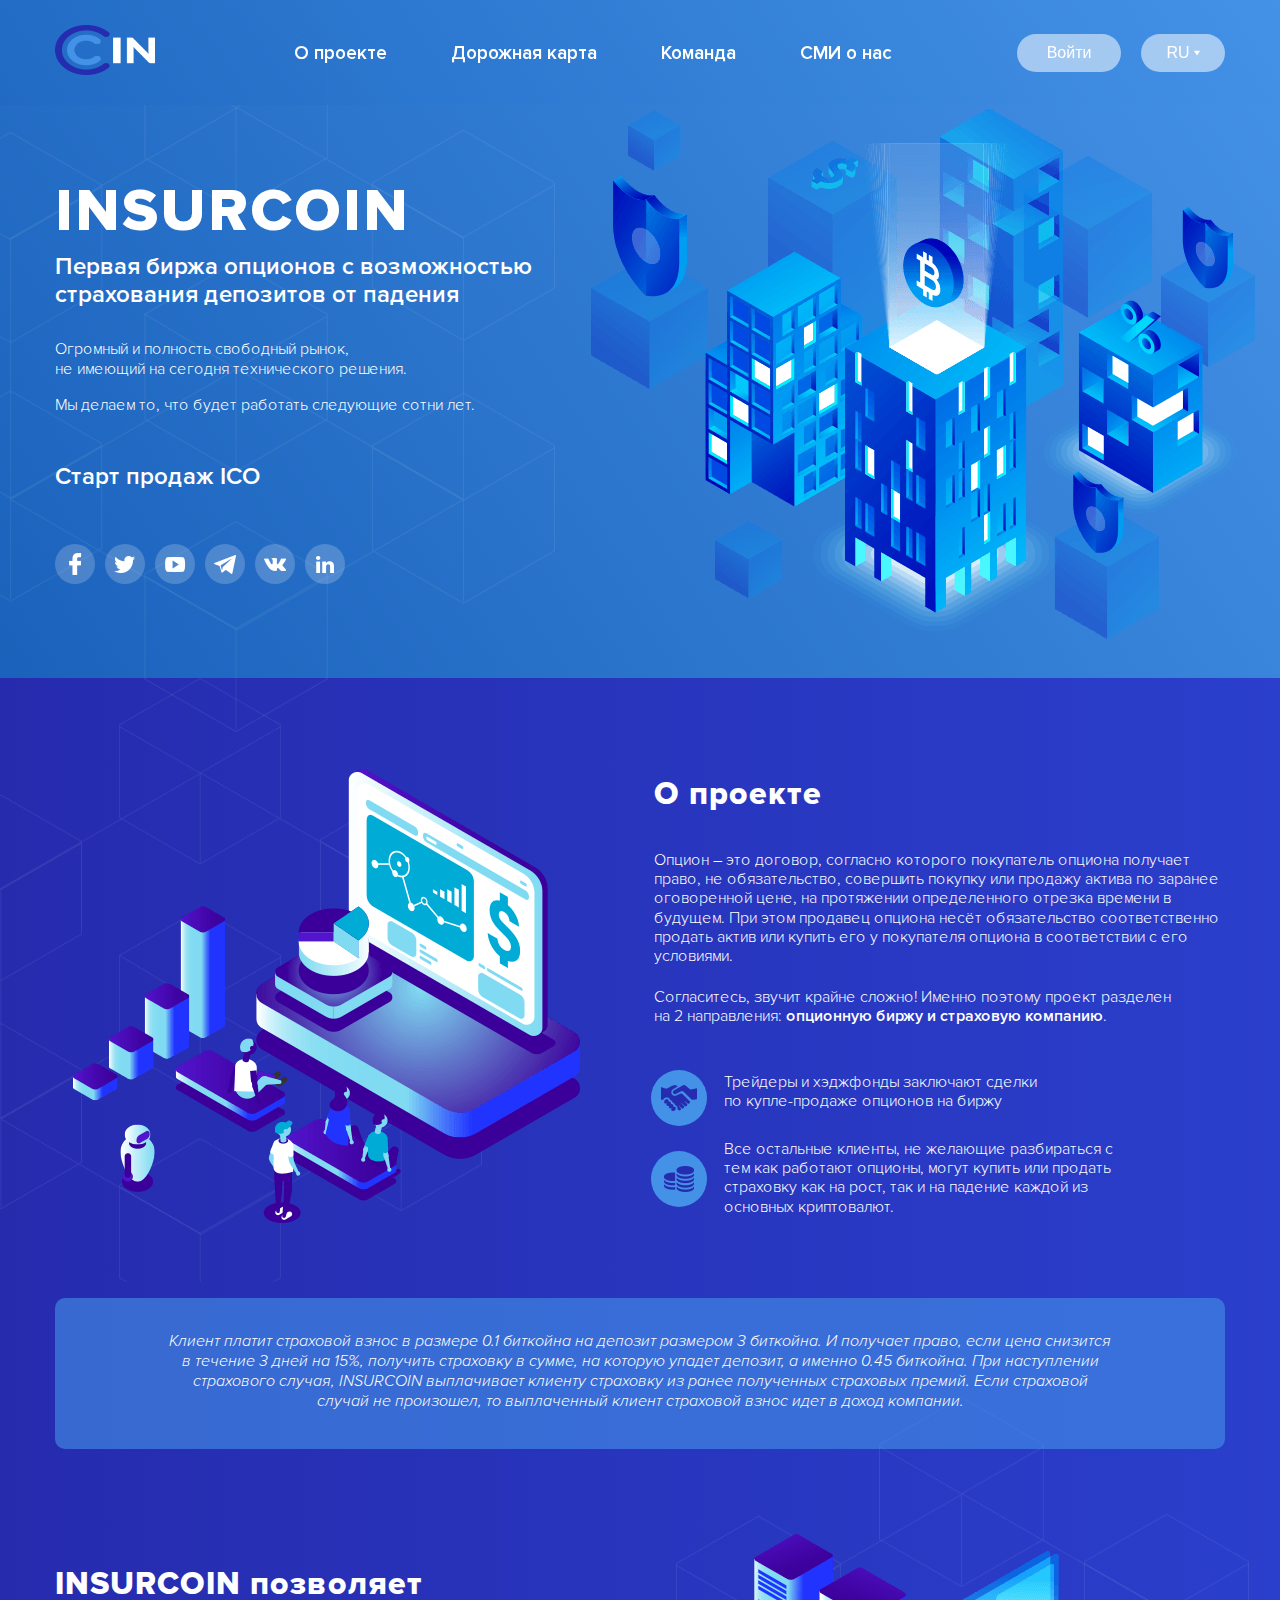
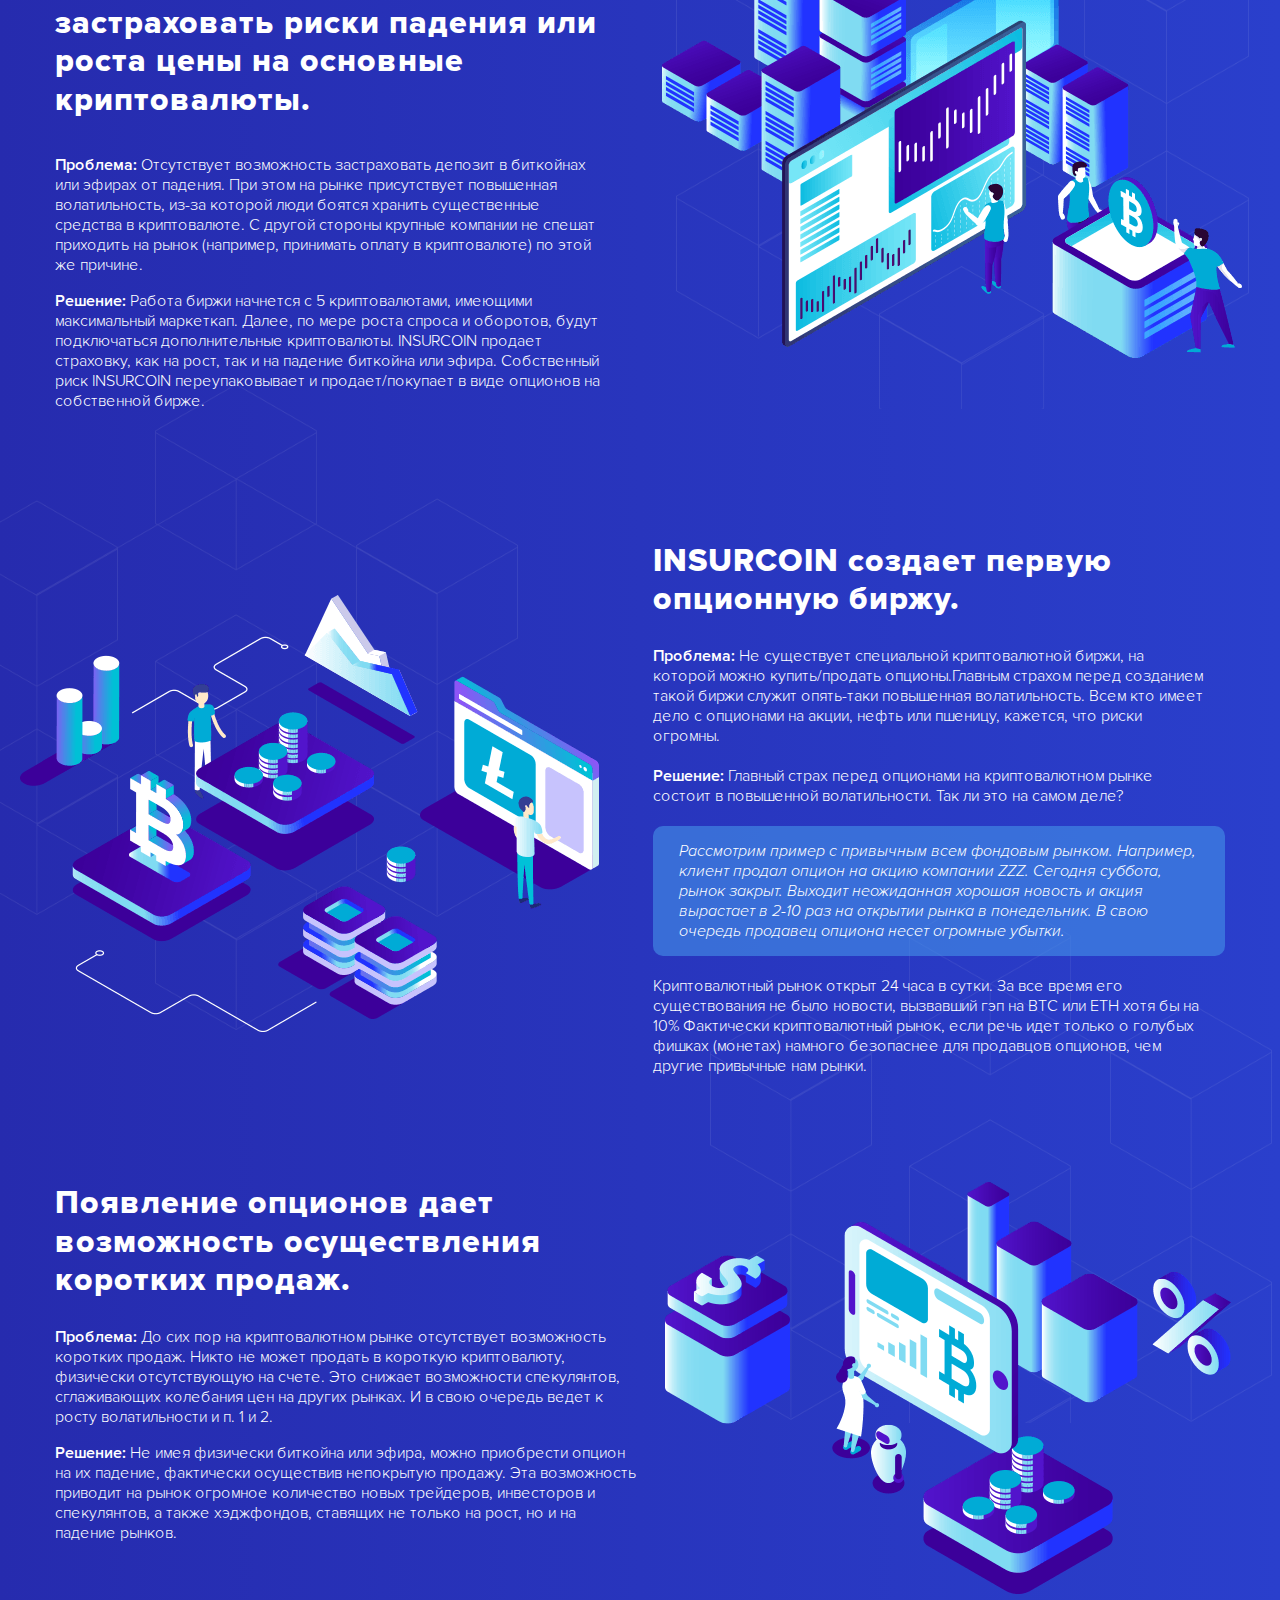
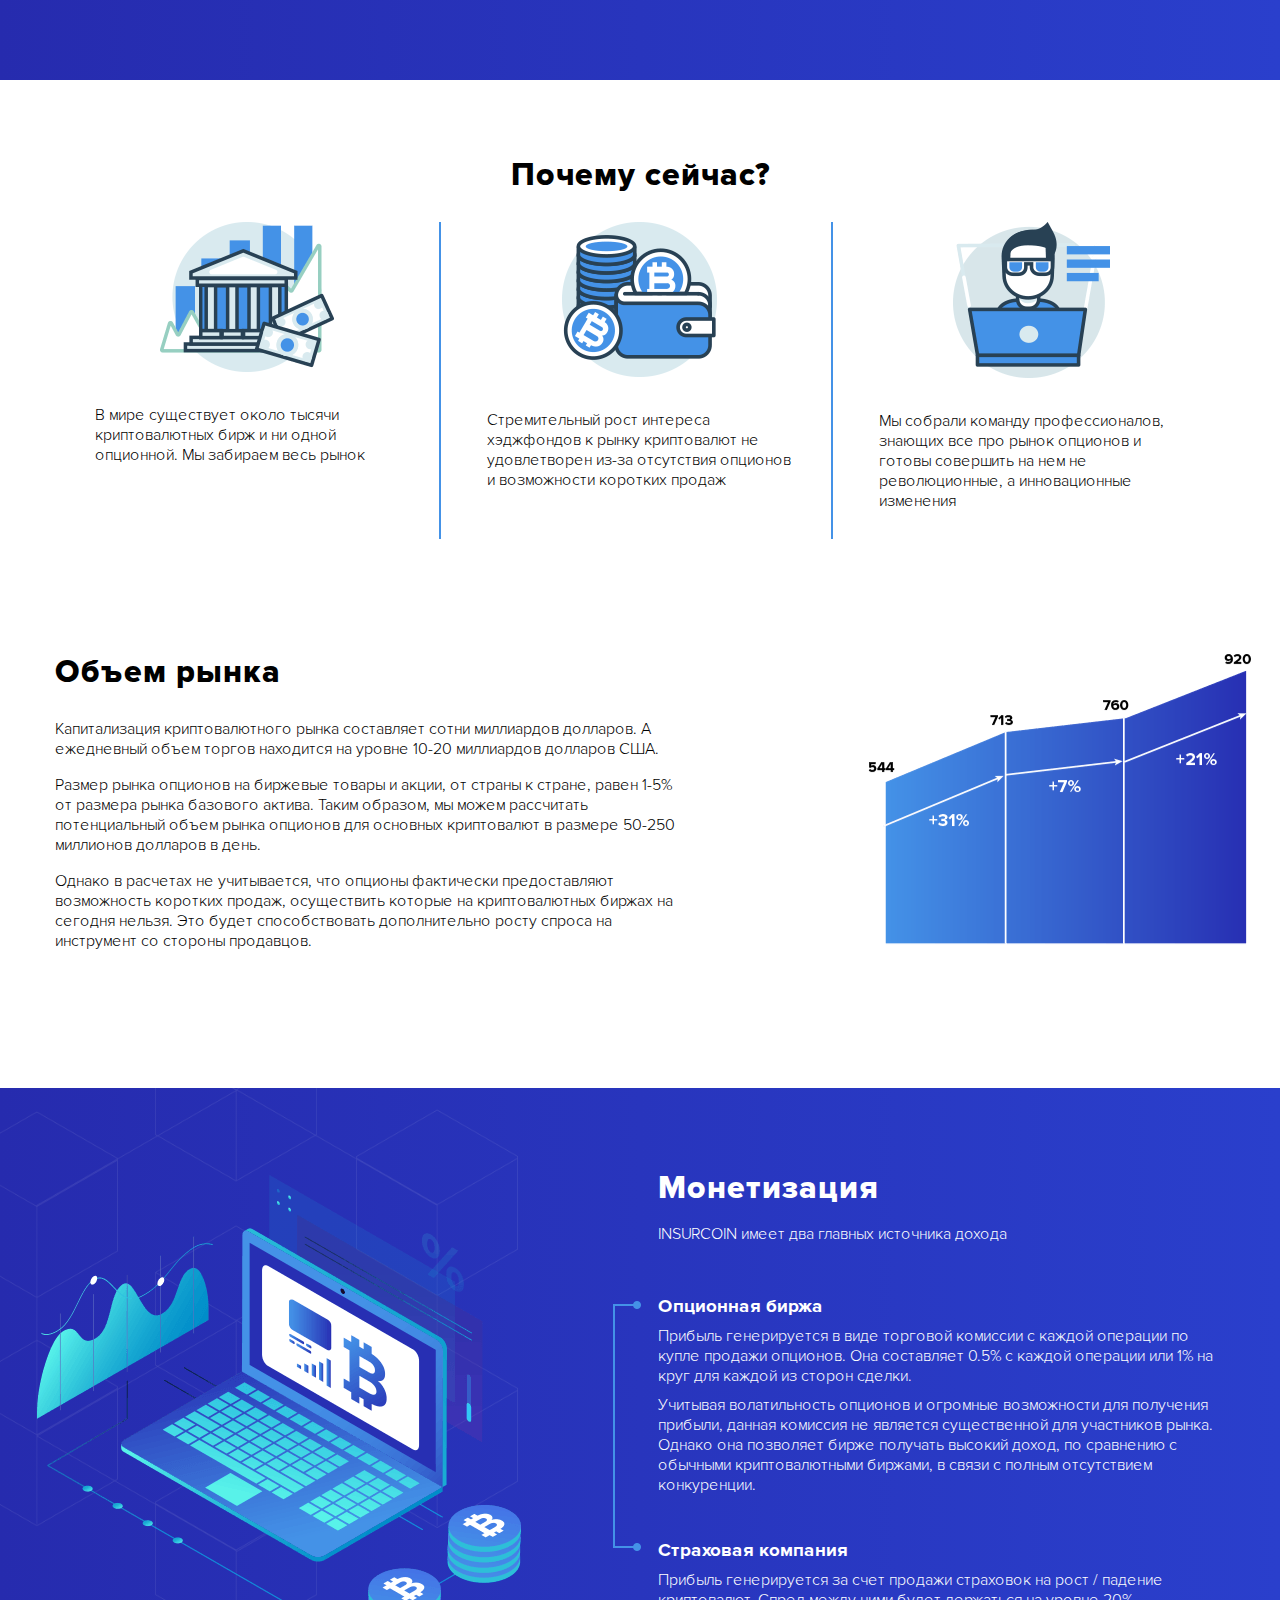
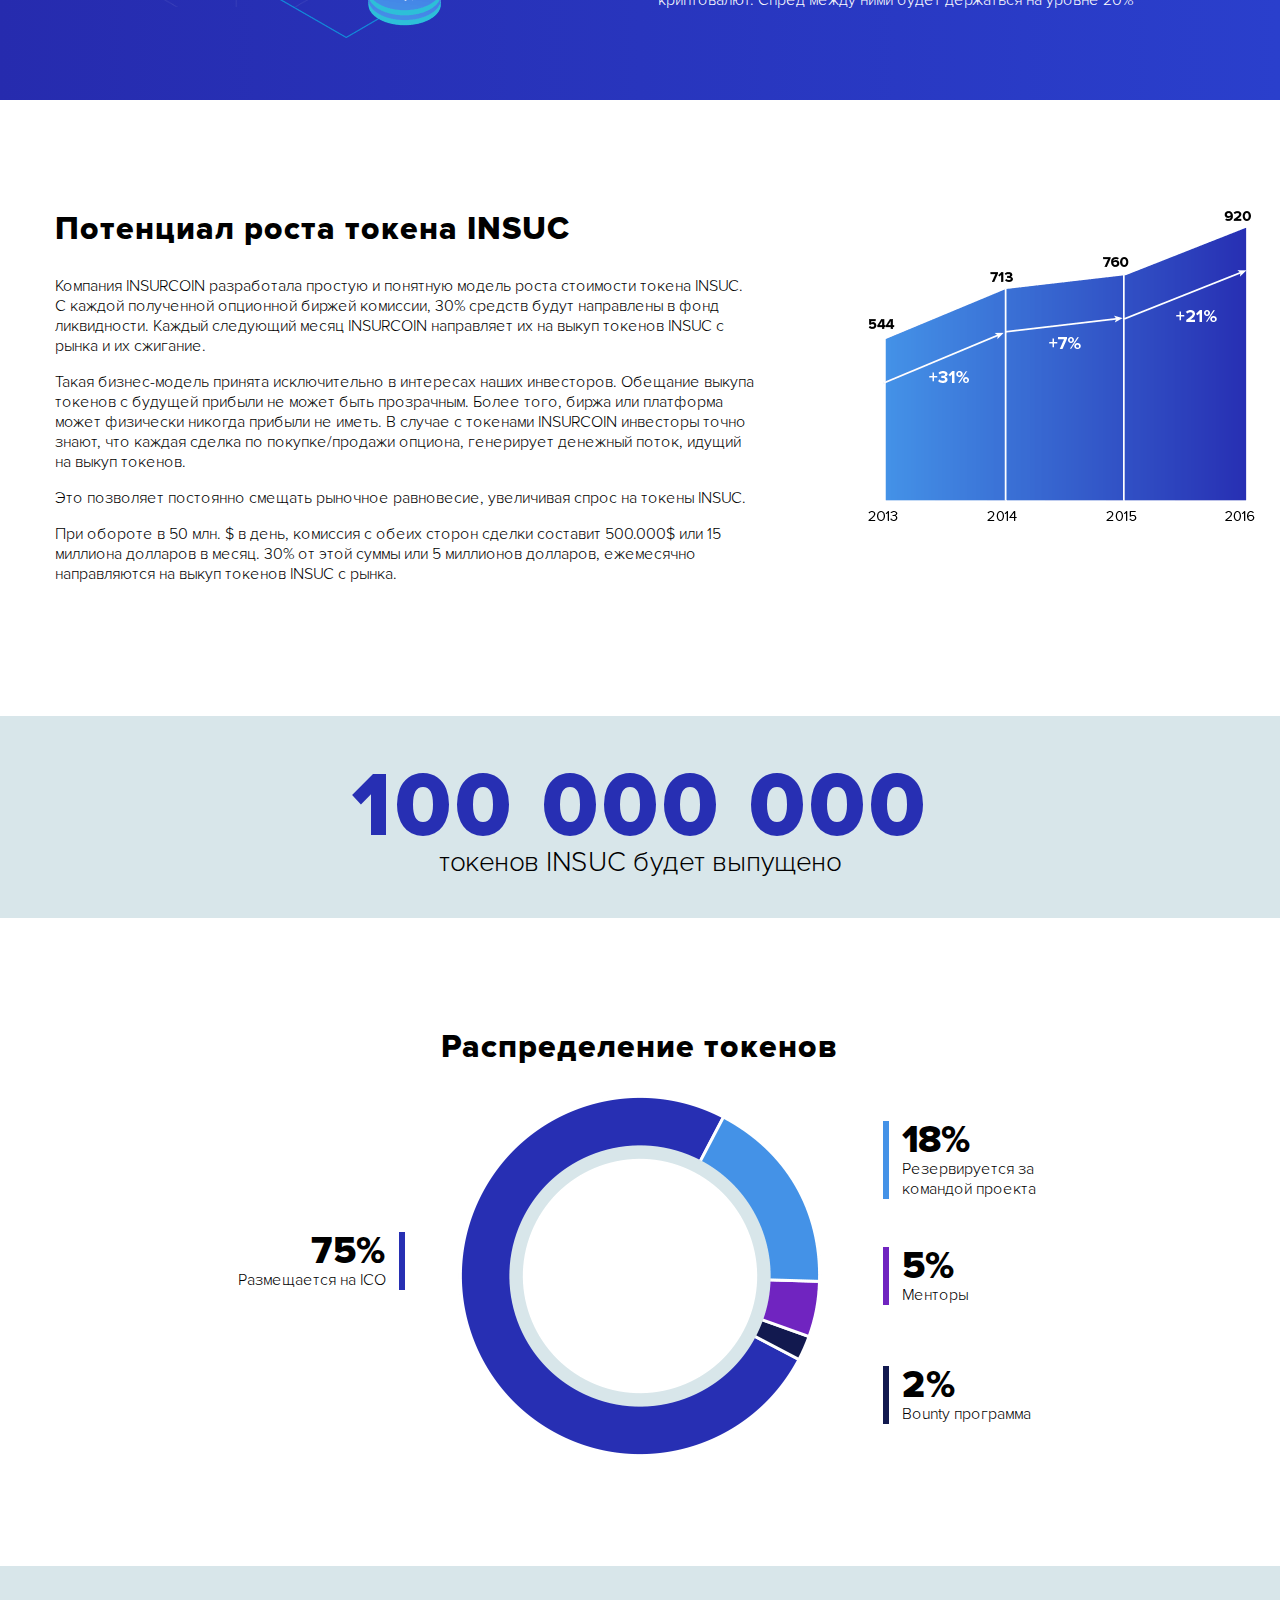
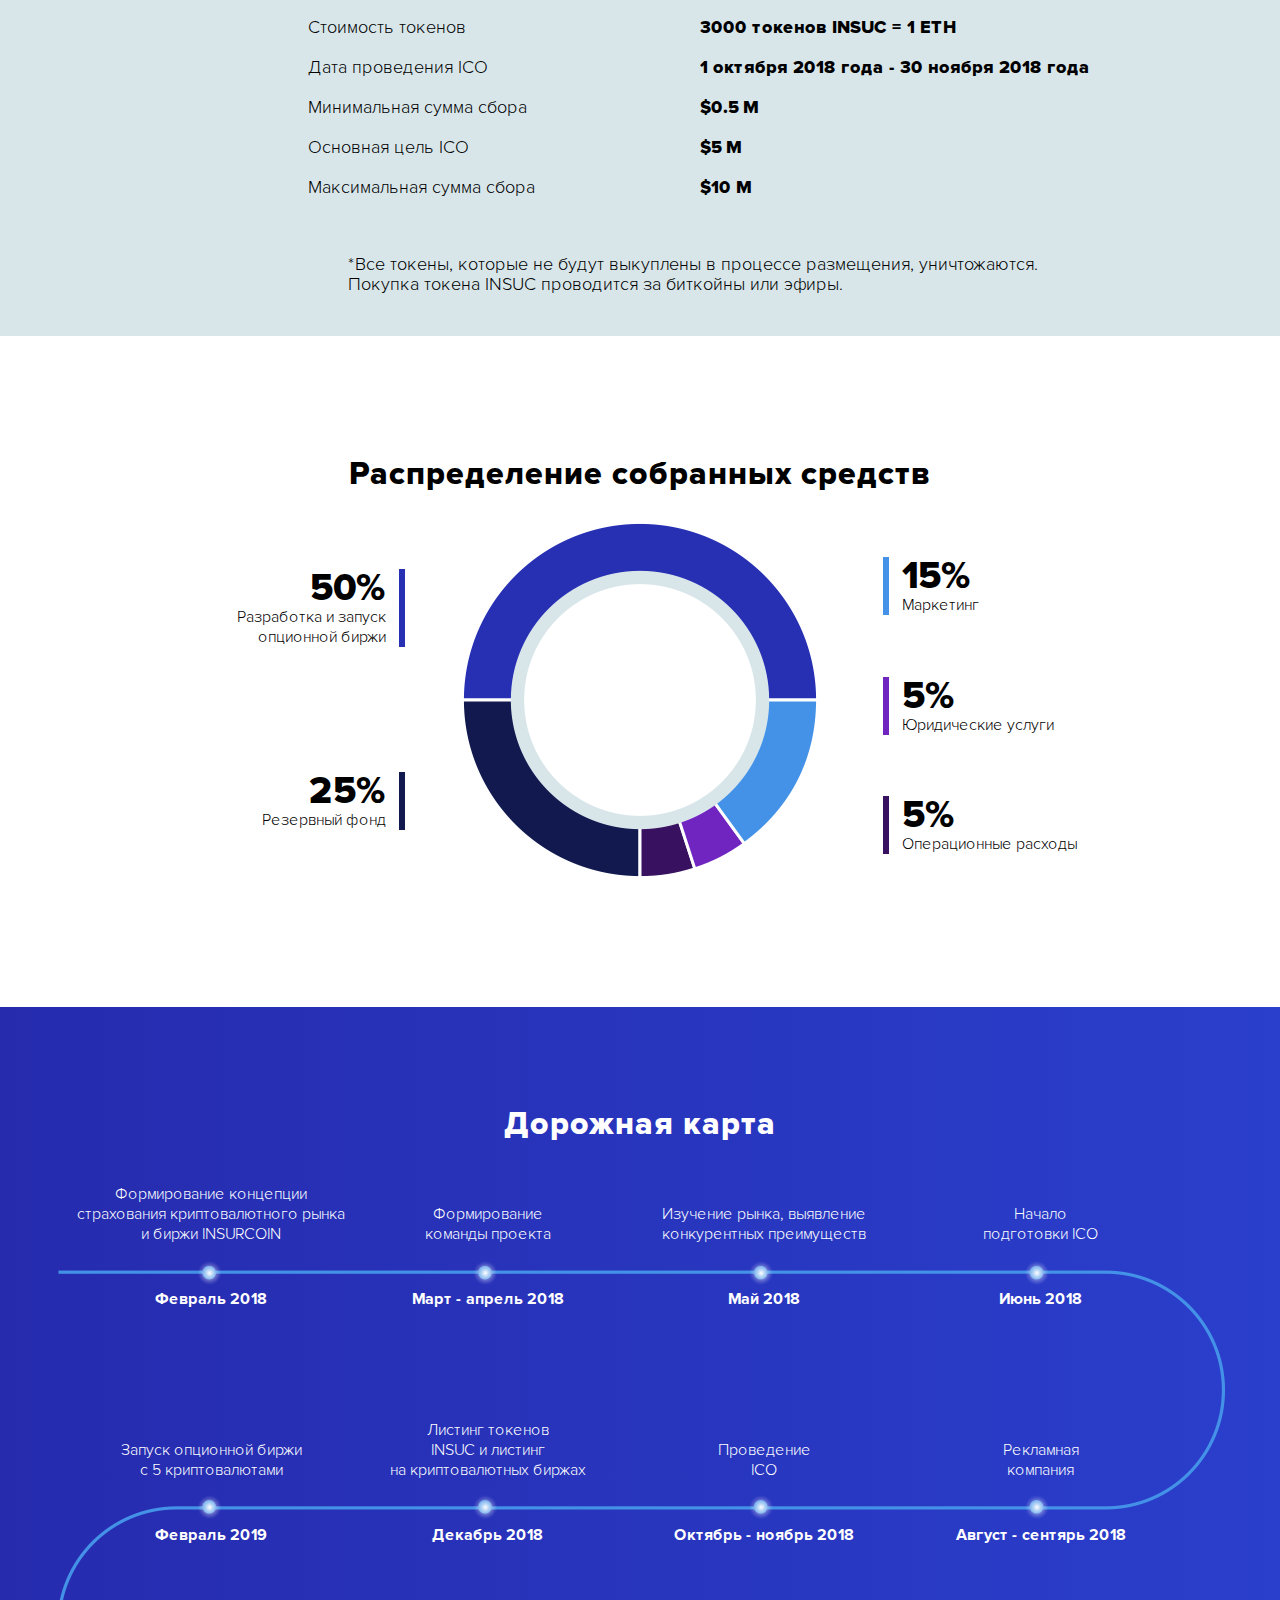
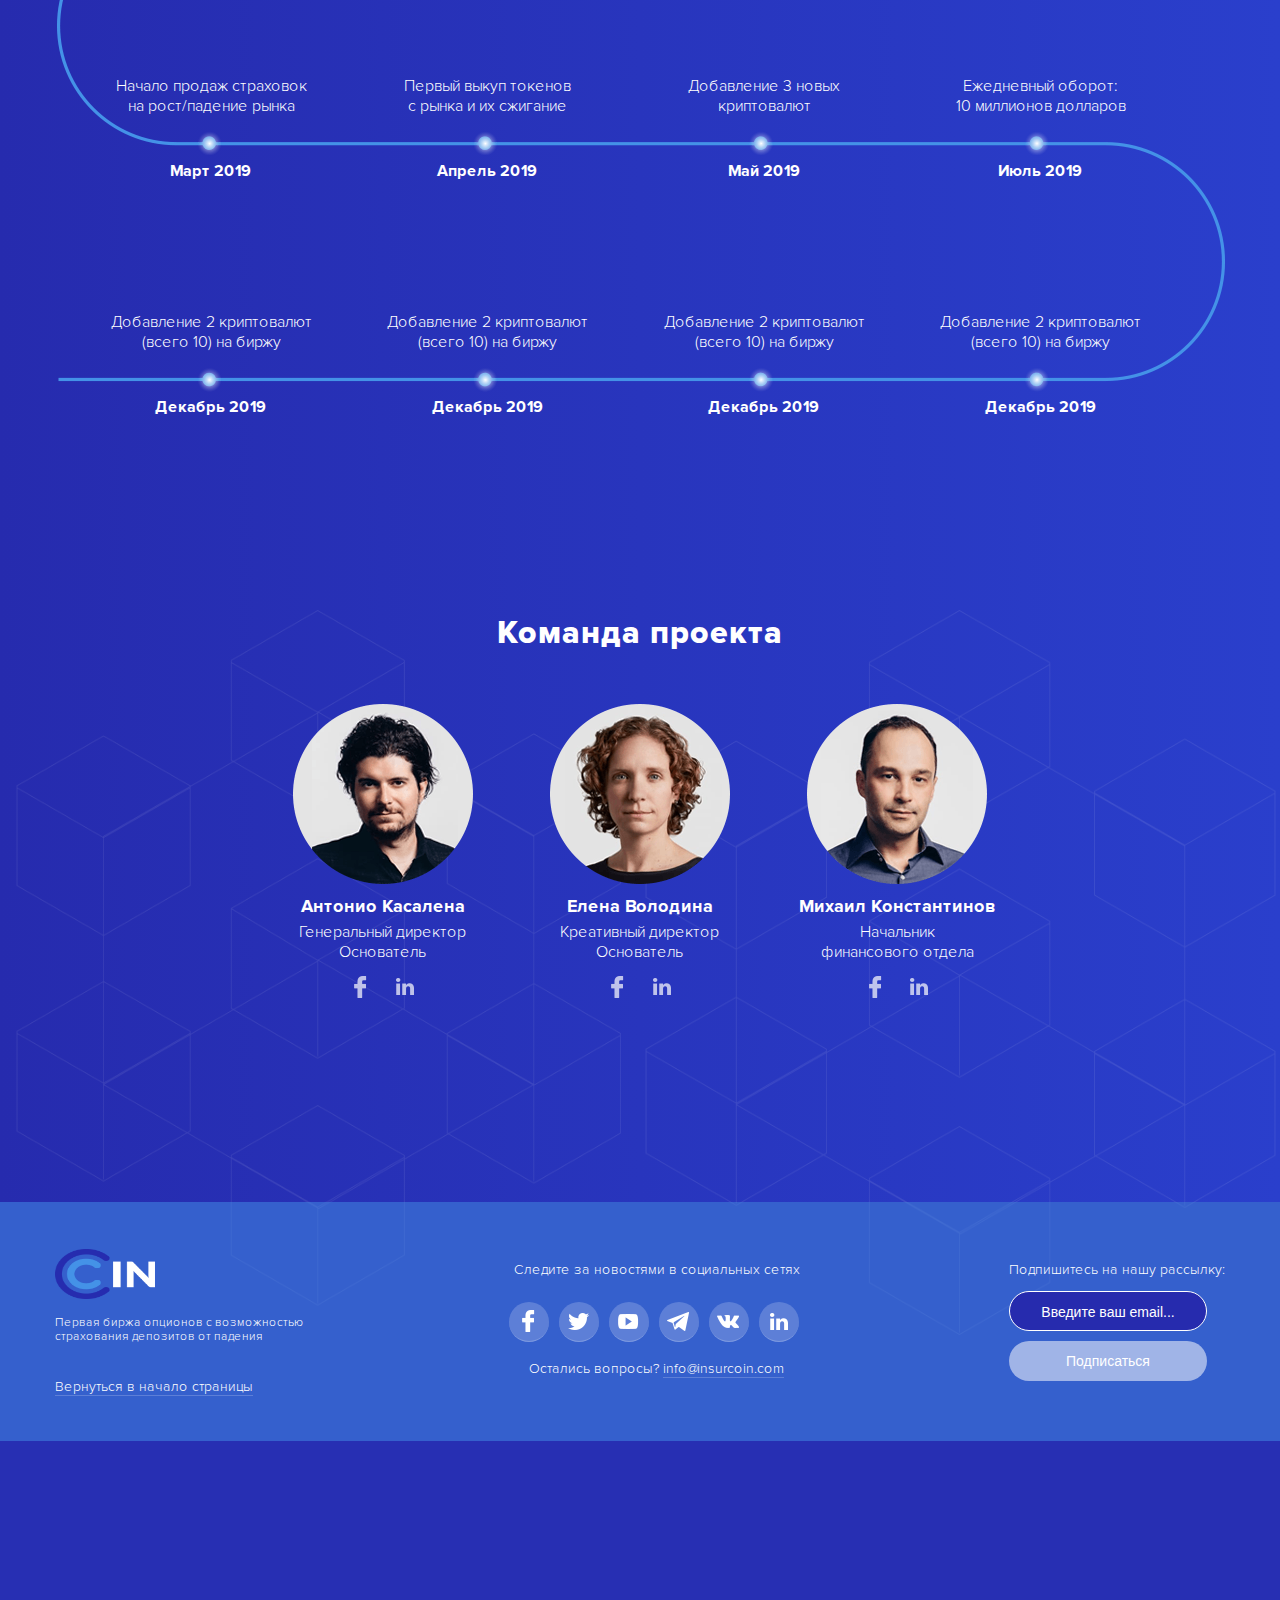
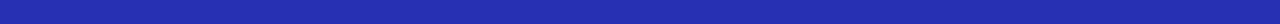
==== commit 52e334f1: "edit "Team project"" ====
--- a/index.html
+++ b/index.html
@@ -396,71 +396,6 @@
               </li>
             </ul>
           </li>
-          <li>
-            <img src="img/team-project/kristina-shubina.png" width="180" height="180" alt="Кристина Шубина">
-            <span>Кристина Шубина</span>
-            <p>Менеджер проектов</p>
-            <ul class="social__list">
-              <li class="social__item">
-                <a href="#" class="social__link fb">facebook</a>
-              </li>
-              <li class="social__item">
-                <a href="#" class="social__link linked-in">linked in</a>
-              </li>
-            </ul>
-          </li>
-          <li>
-            <img src="img/team-project/viktoria-zarechnaya.png" width="180" height="180" alt="Виктория Заречная">
-            <span>Виктория заречная</span>
-            <p>Маркетолог</p>
-            <ul class="social__list">
-              <li class="social__item">
-                <a href="#" class="social__link fb">facebook</a>
-              </li>
-              <li class="social__item">
-                <a href="#" class="social__link linked-in">linked in</a>
-              </li>
-            </ul>
-          </li>
-          <li>
-            <img src="img/team-project/viktor-vasilev.png" width="180" height="180" alt="Виктор Васильев">
-            <span>Виктор Васильев</span>
-            <p>Специалист по продажам</p>
-            <ul class="social__list">
-              <li class="social__item">
-                <a href="#" class="social__link fb">facebook</a>
-              </li>
-              <li class="social__item">
-                <a href="#" class="social__link linked-in">linked in</a>
-              </li>
-            </ul>
-          </li>
-          <li>
-            <img src="img/team-project/yan-lin.png" width="180" height="180" alt="Ян Лин">
-            <span>Ян Лин</span>
-            <p>UI / UX специалист</p>
-            <ul class="social__list">
-              <li class="social__item">
-                <a href="#" class="social__link fb">facebook</a>
-              </li>
-              <li class="social__item">
-                <a href="#" class="social__link linked-in">linked in</a>
-              </li>
-            </ul>
-          </li>
-          <li>
-            <img src="img/team-project/aleksey-druzhinin.png" width="180" height="180" alt="Алексей Дружинин">
-            <span>Алексей Дружинин</span>
-            <p>Web-разработчик</p>
-            <ul class="social__list">
-              <li class="social__item">
-                <a href="#" class="social__link fb">facebook</a>
-              </li>
-              <li class="social__item">
-                <a href="#" class="social__link linked-in">linked in</a>
-              </li>
-            </ul>
-          </li>
         </ul>
       </section>
     </div>
--- a/css/main.css
+++ b/css/main.css
@@ -995,7 +995,7 @@
   padding-top: 24px;
   display: flex;
   flex-direction: row;
-  justify-content: space-between;
+  justify-content: center;
   flex-wrap: wrap;
   list-style: none;
 }
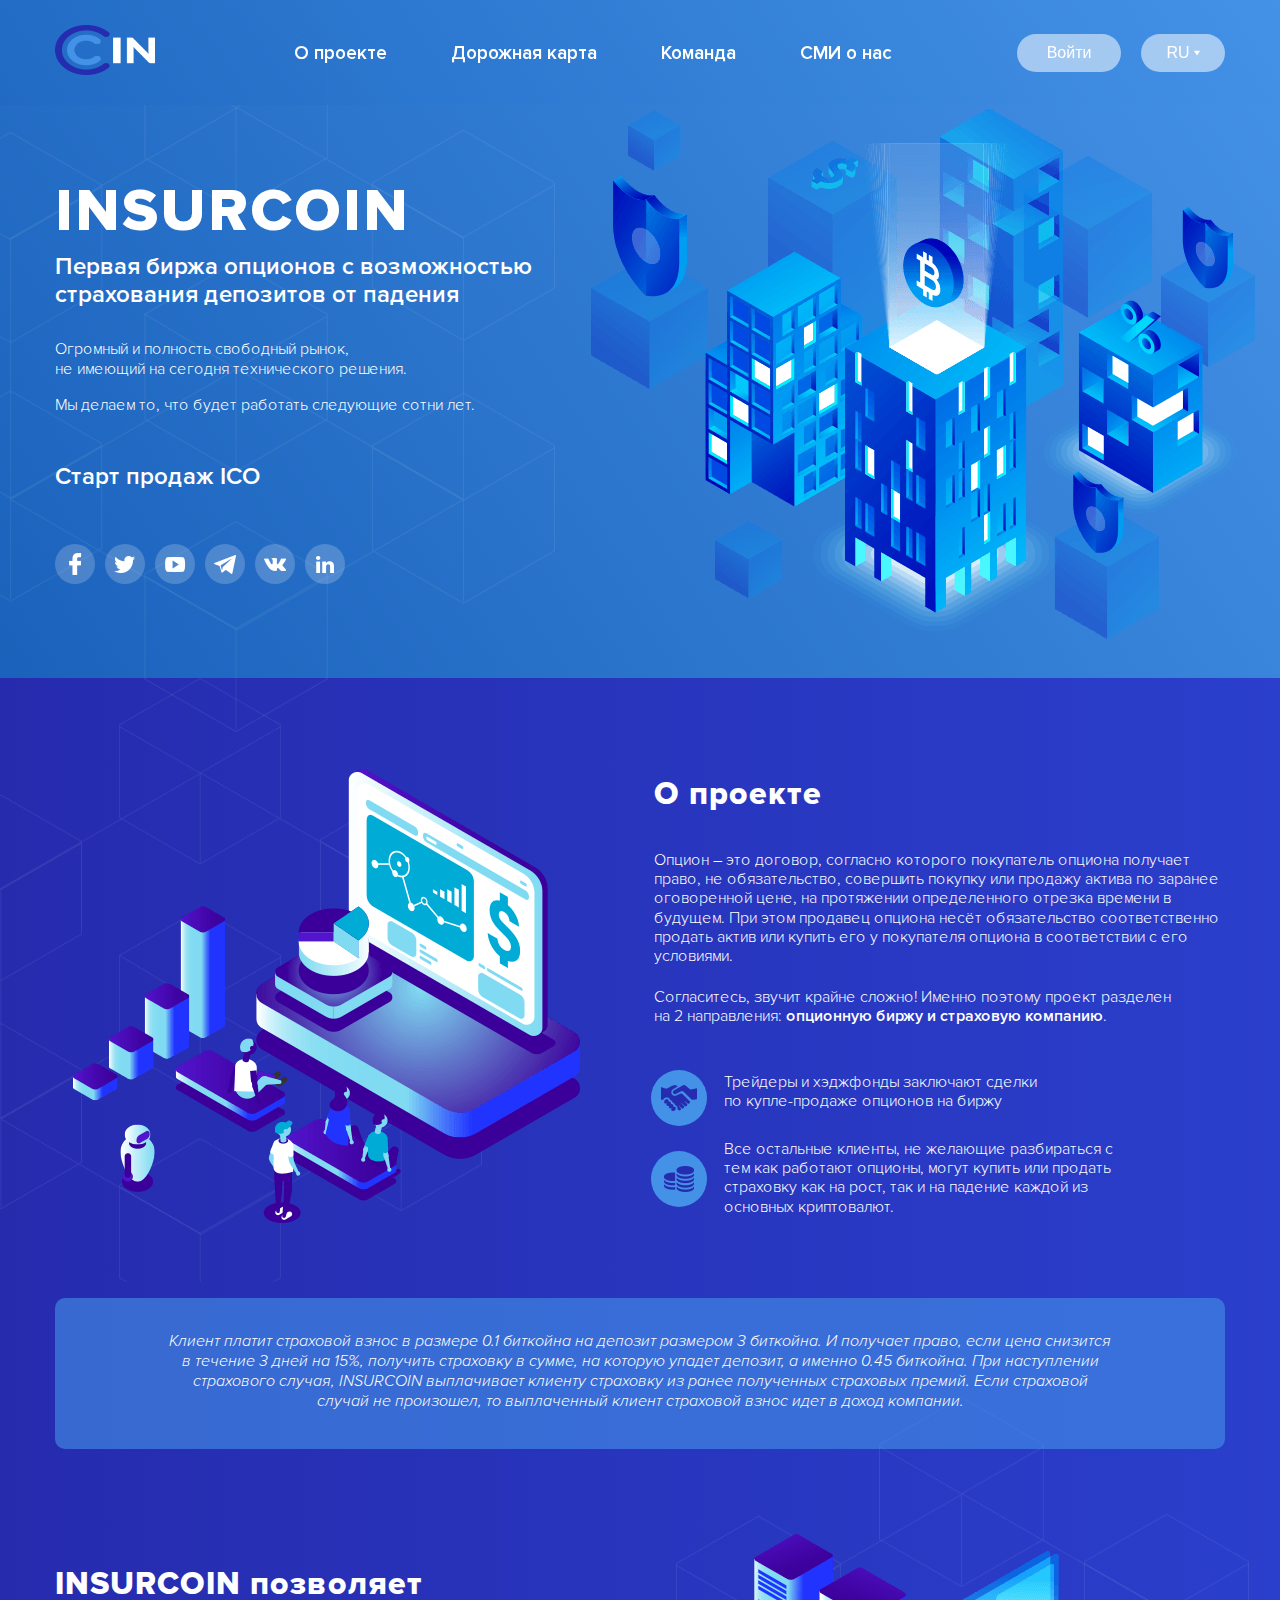
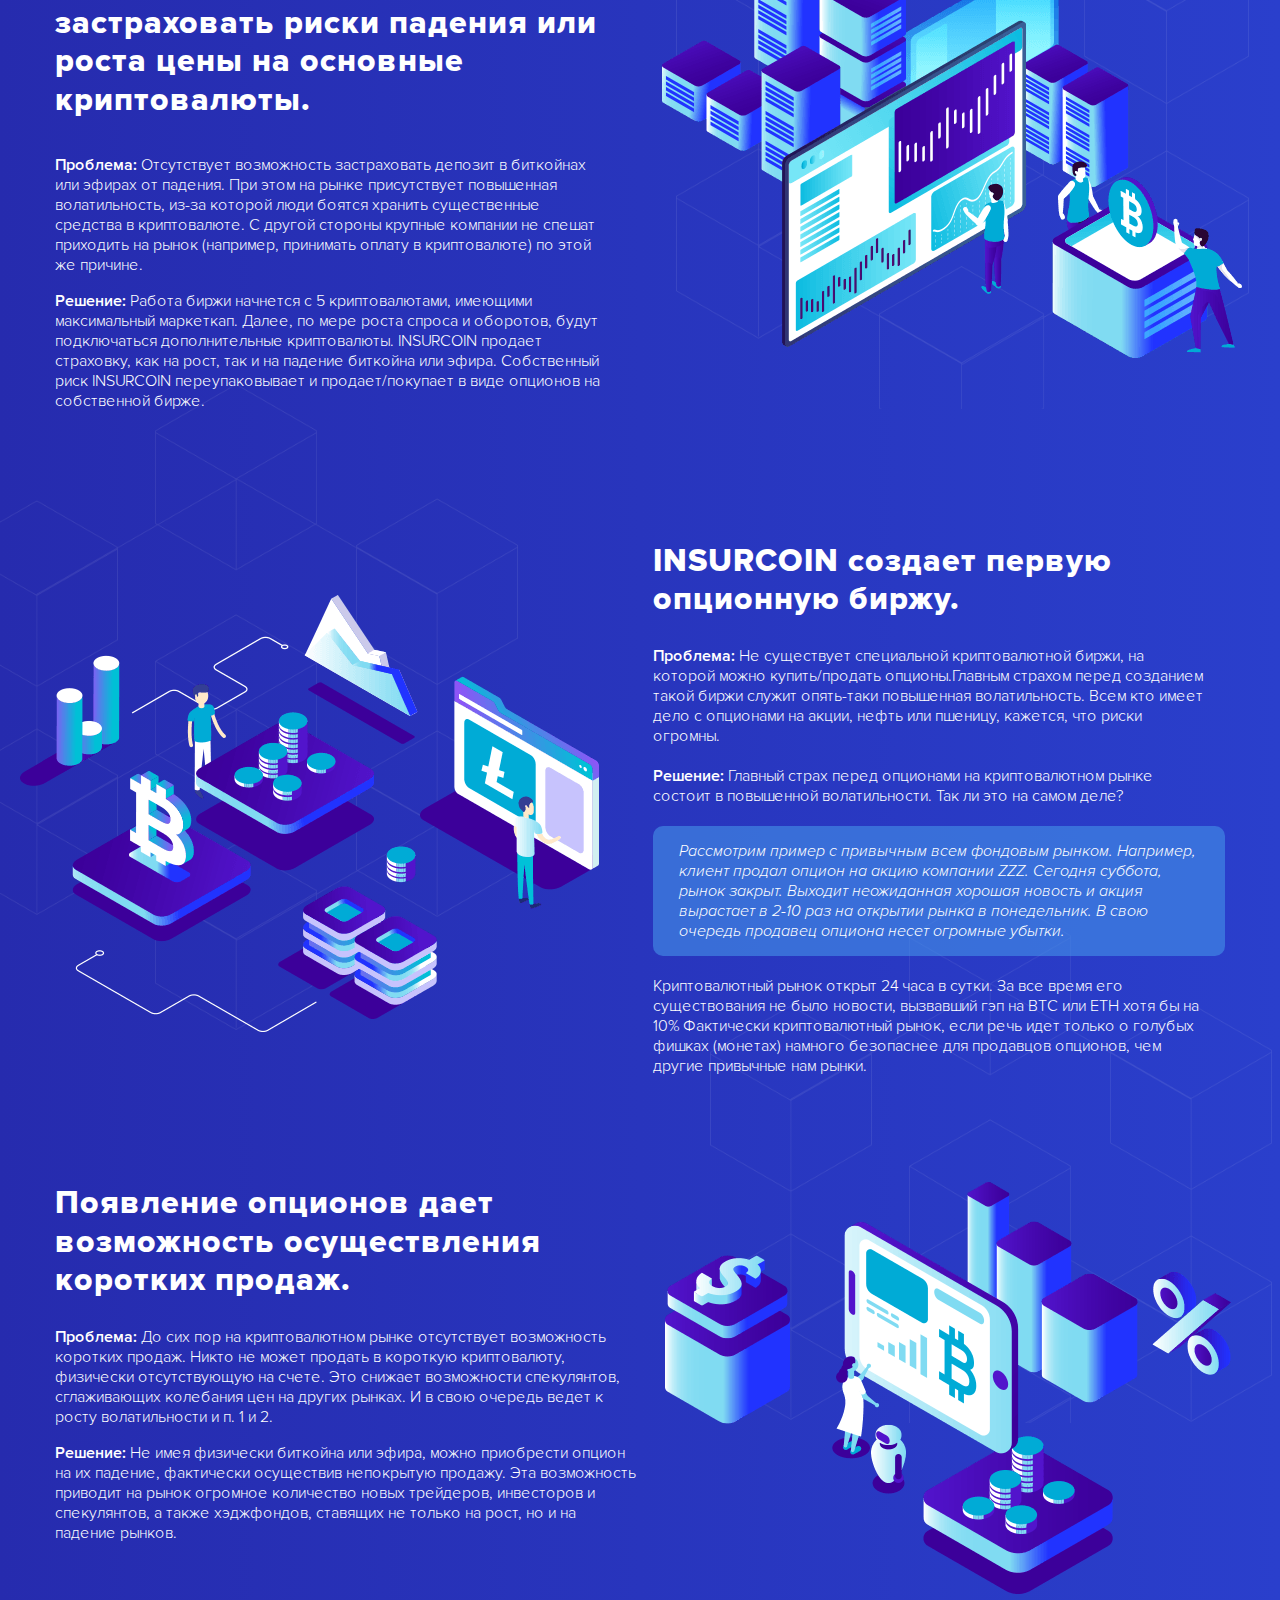
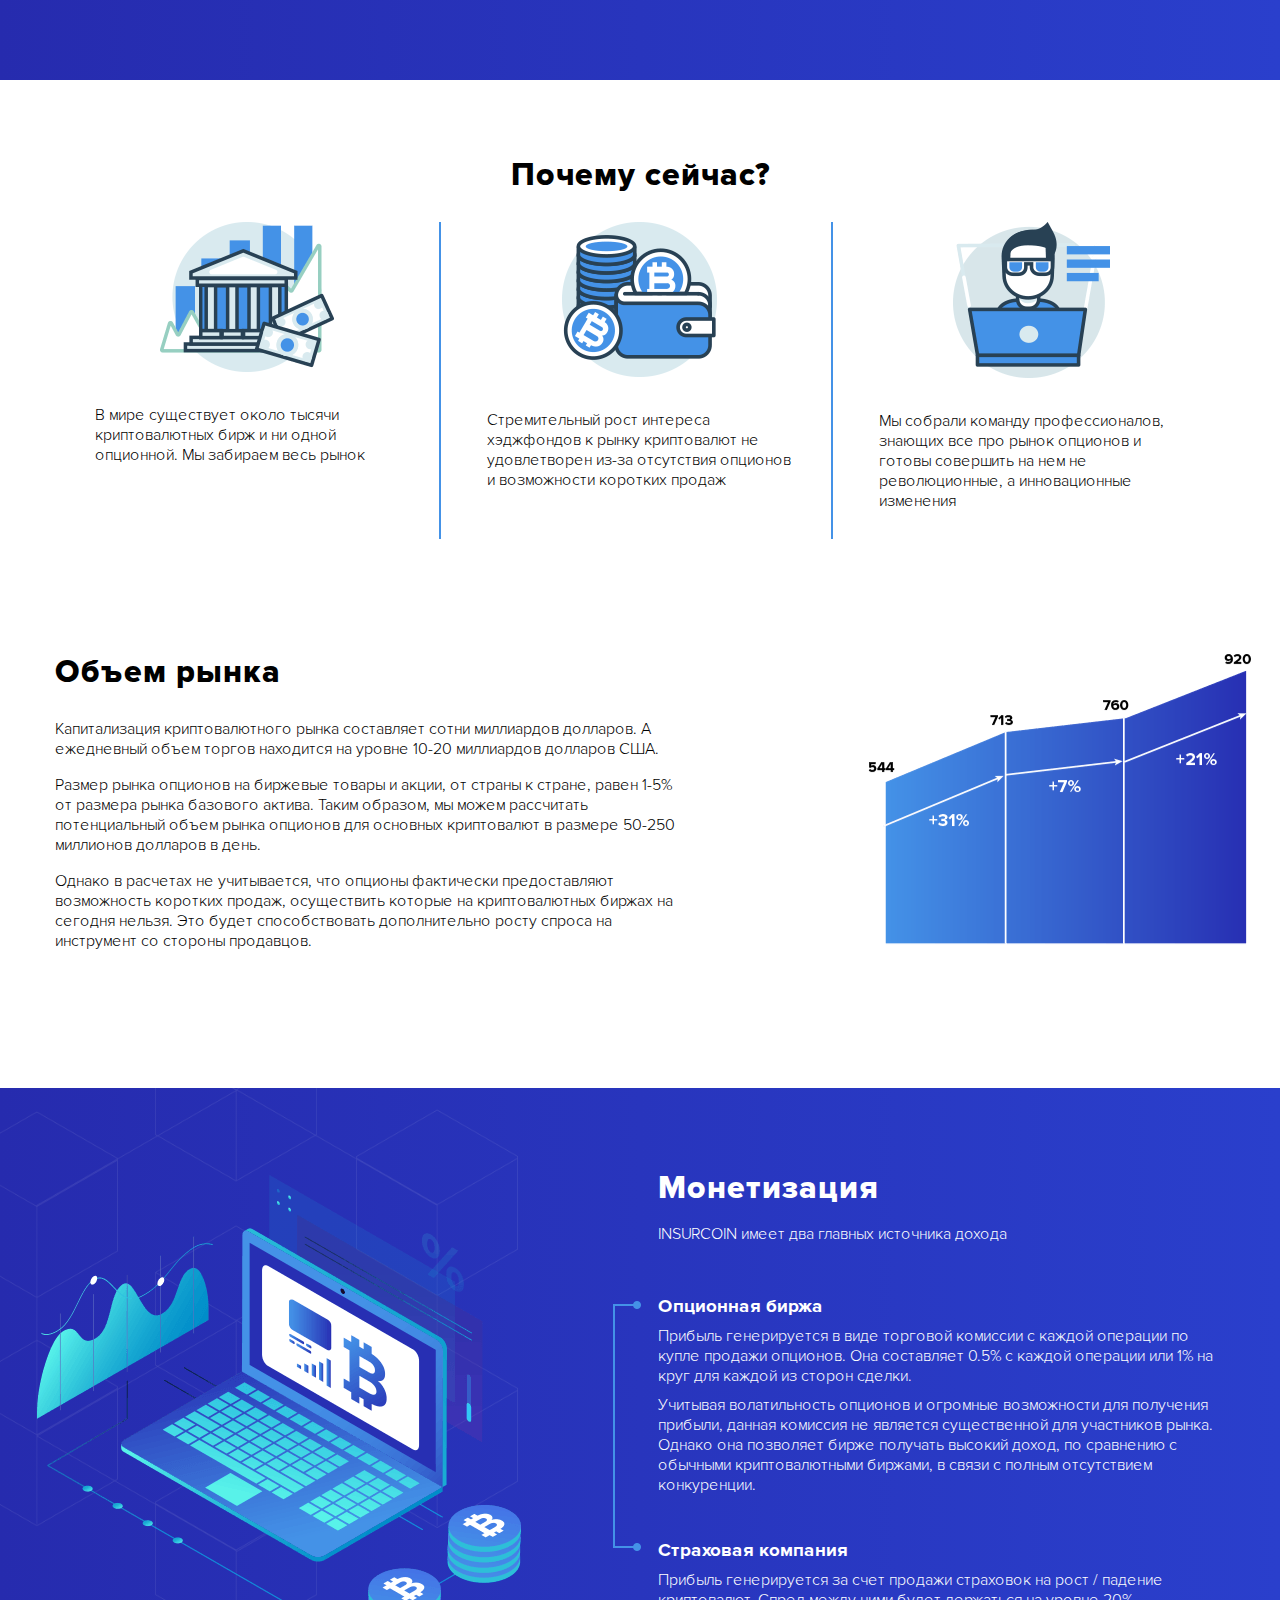
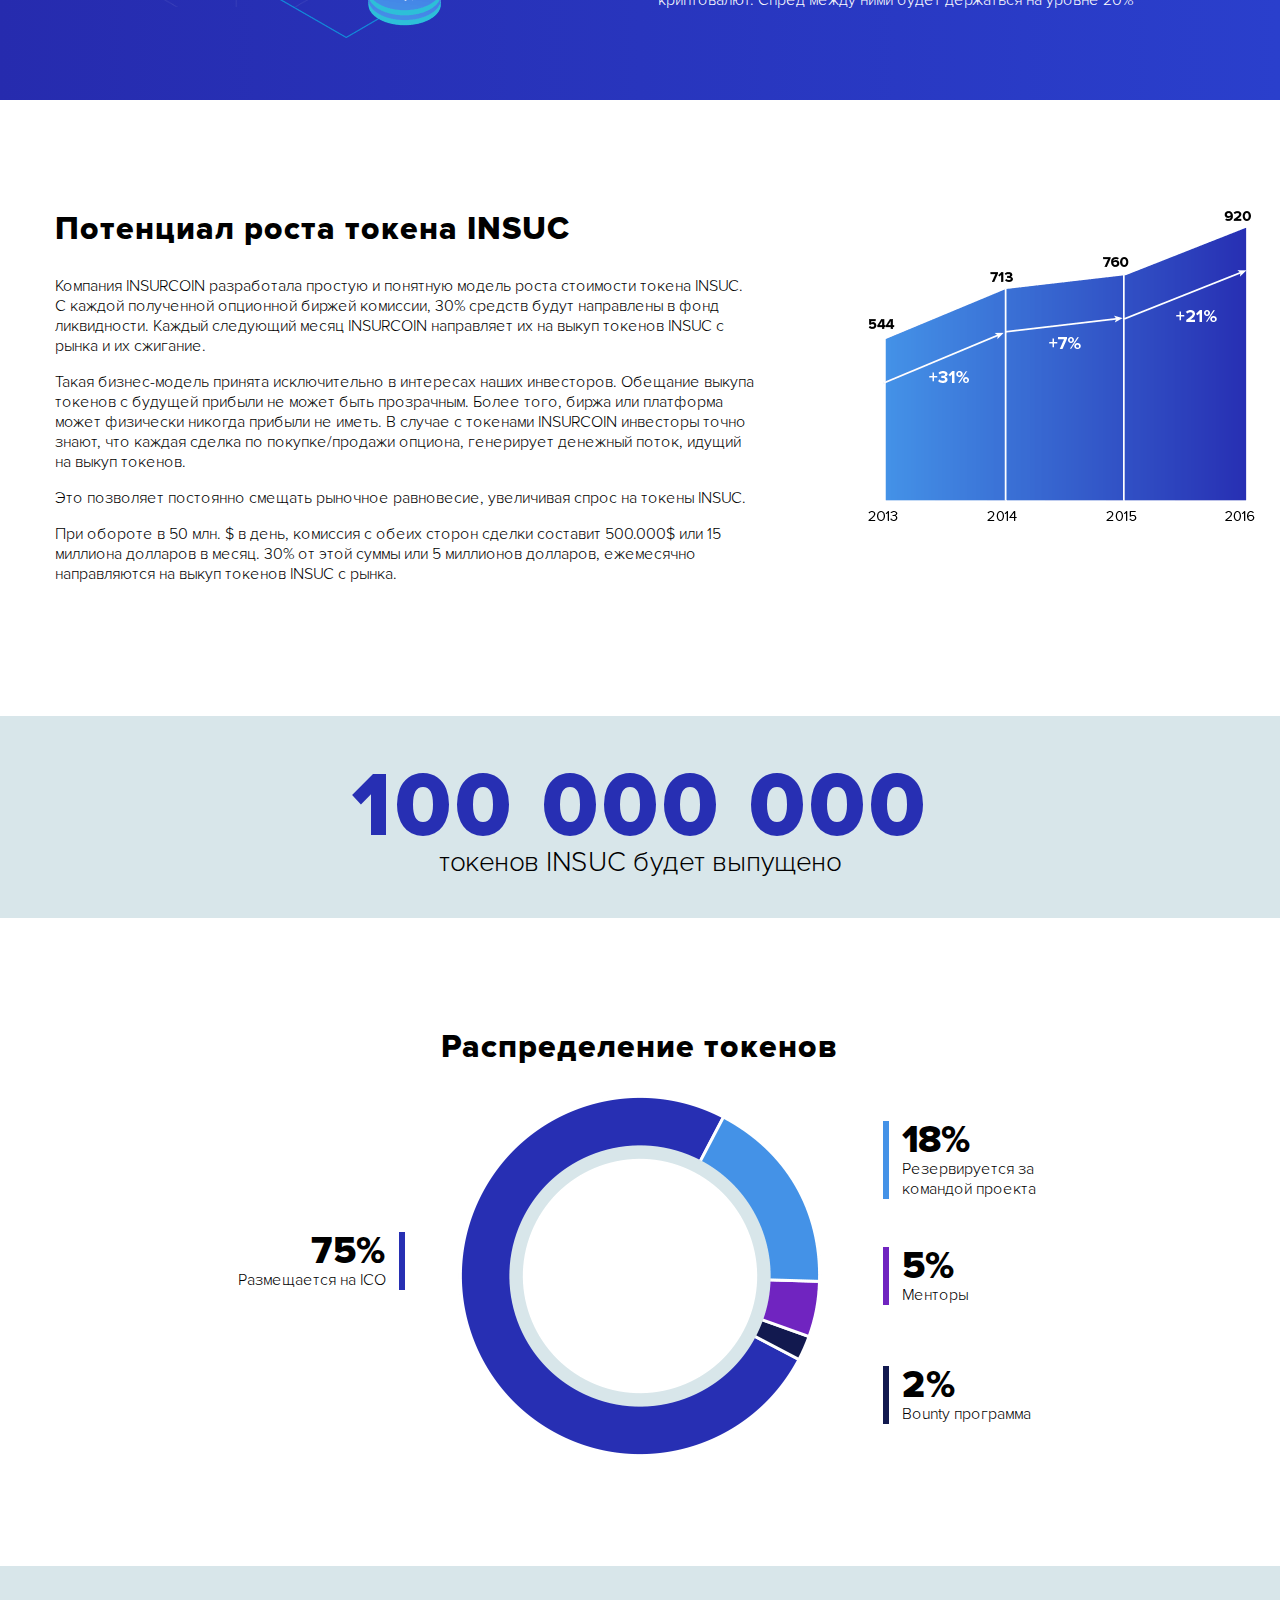
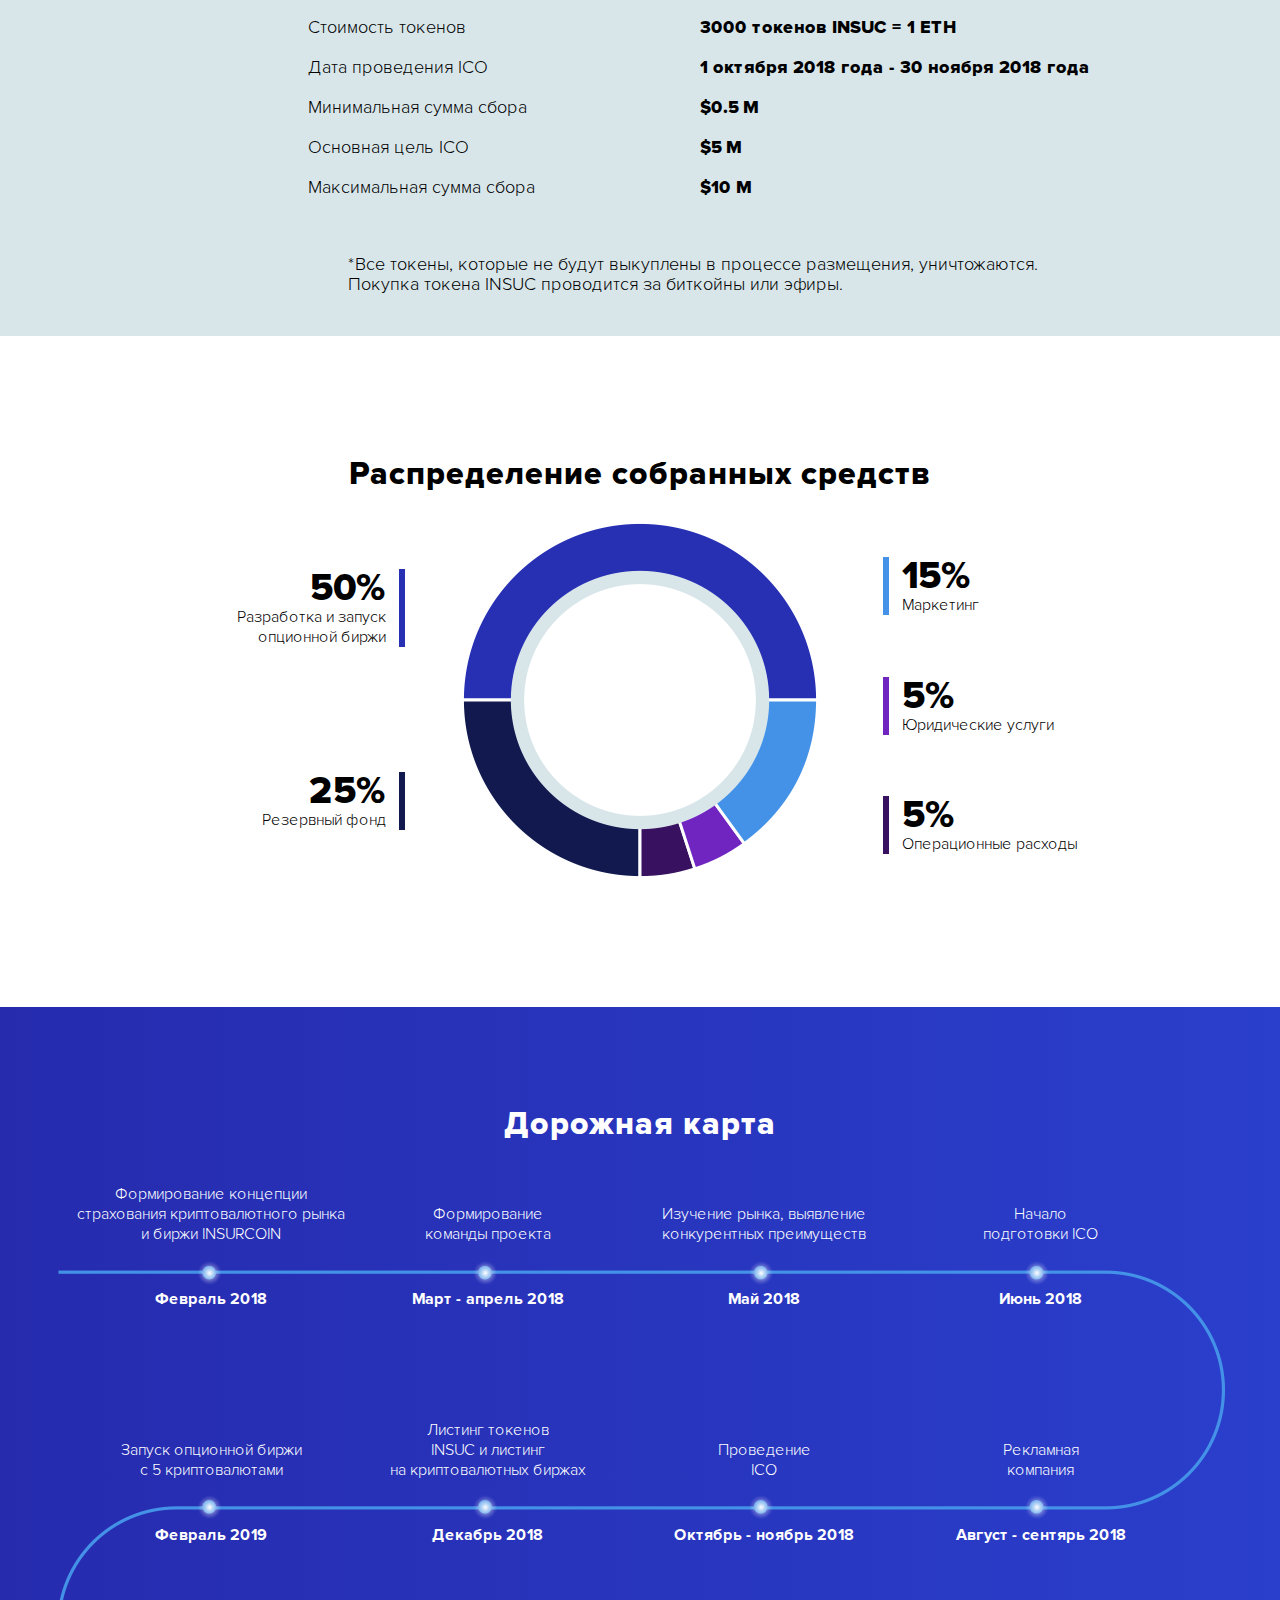
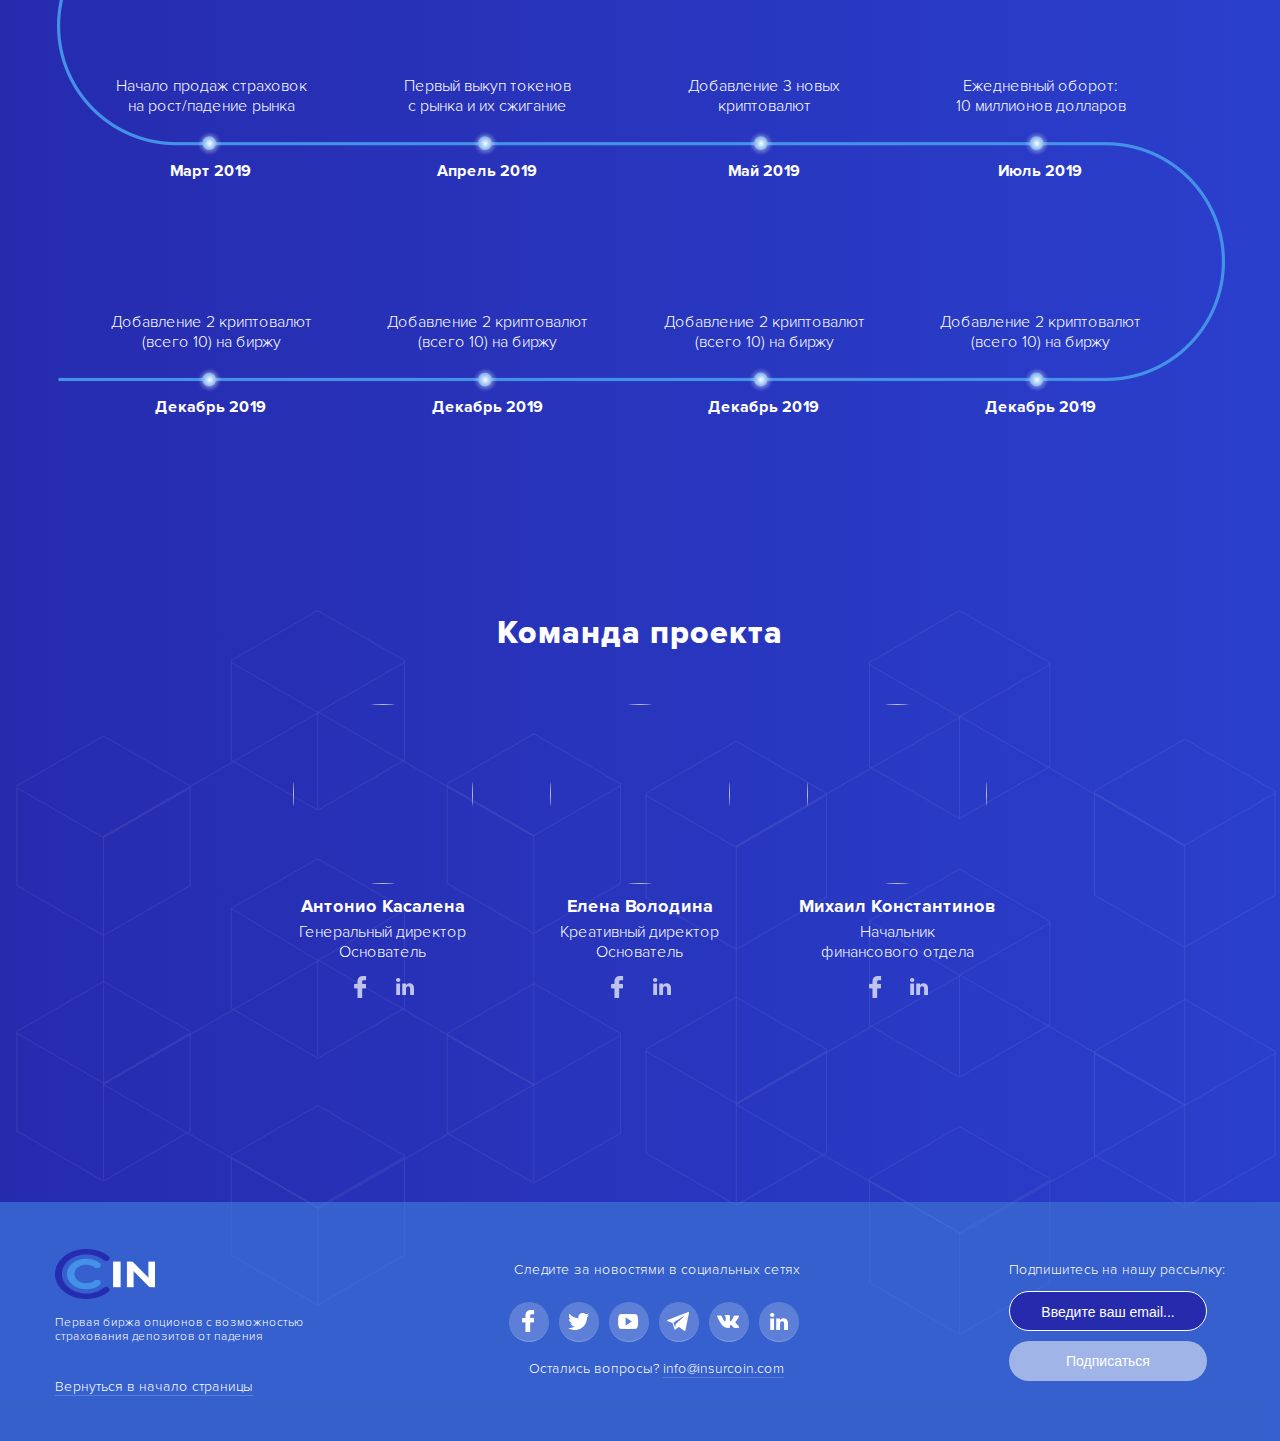
==== commit fffa0d92: "edit team project" ====
--- a/index.html
+++ b/index.html
@@ -358,7 +358,7 @@
         <h2>Команда проекта</h2>
         <ul class="team__list">
           <li>
-            <img src="img/team-project/antonio-kasalena.png" width="180" height="180" alt="Антонио Касалена">
+            <img src="https://via.placeholder.com/180x180" width="180" height="180" alt="">
             <span>Антонио Касалена</span>
             <p>Генеральный директор<br/>Основатель</p>
             <ul class="social__list">
@@ -371,7 +371,7 @@
             </ul>
           </li>
           <li>
-            <img src="img/team-project/elena-volodina.png" width="180" height="180" alt="Елена Володина">
+            <img src="https://via.placeholder.com/180x180" width="180" height="180" alt="">
             <span>Елена Володина</span>
             <p>Креативный директор<br/>Основатель</p>
             <ul class="social__list">
@@ -384,7 +384,7 @@
             </ul>
           </li>
           <li>
-            <img src="img/team-project/mihail-konstantinov.png" width="180" height="180" alt="Михаил Константинов">
+            <img src="https://via.placeholder.com/180x180" width="180" height="180" alt="">
             <span>Михаил Константинов</span>
             <p>Начальник<br/>финансового отдела</p>
             <ul class="social__list">
--- a/css/main.css
+++ b/css/main.css
@@ -928,6 +928,10 @@
   top: 90px;
   left: 2px;
   transform: scale(1);
+}
+
+.road-map::after {
+  height: auto;
 }
 
 .road-map li {
@@ -1011,6 +1015,7 @@
 
 .team-project img {
   margin-bottom: 12px;
+  border-radius: 50%;
 }
 
 .team-project span {
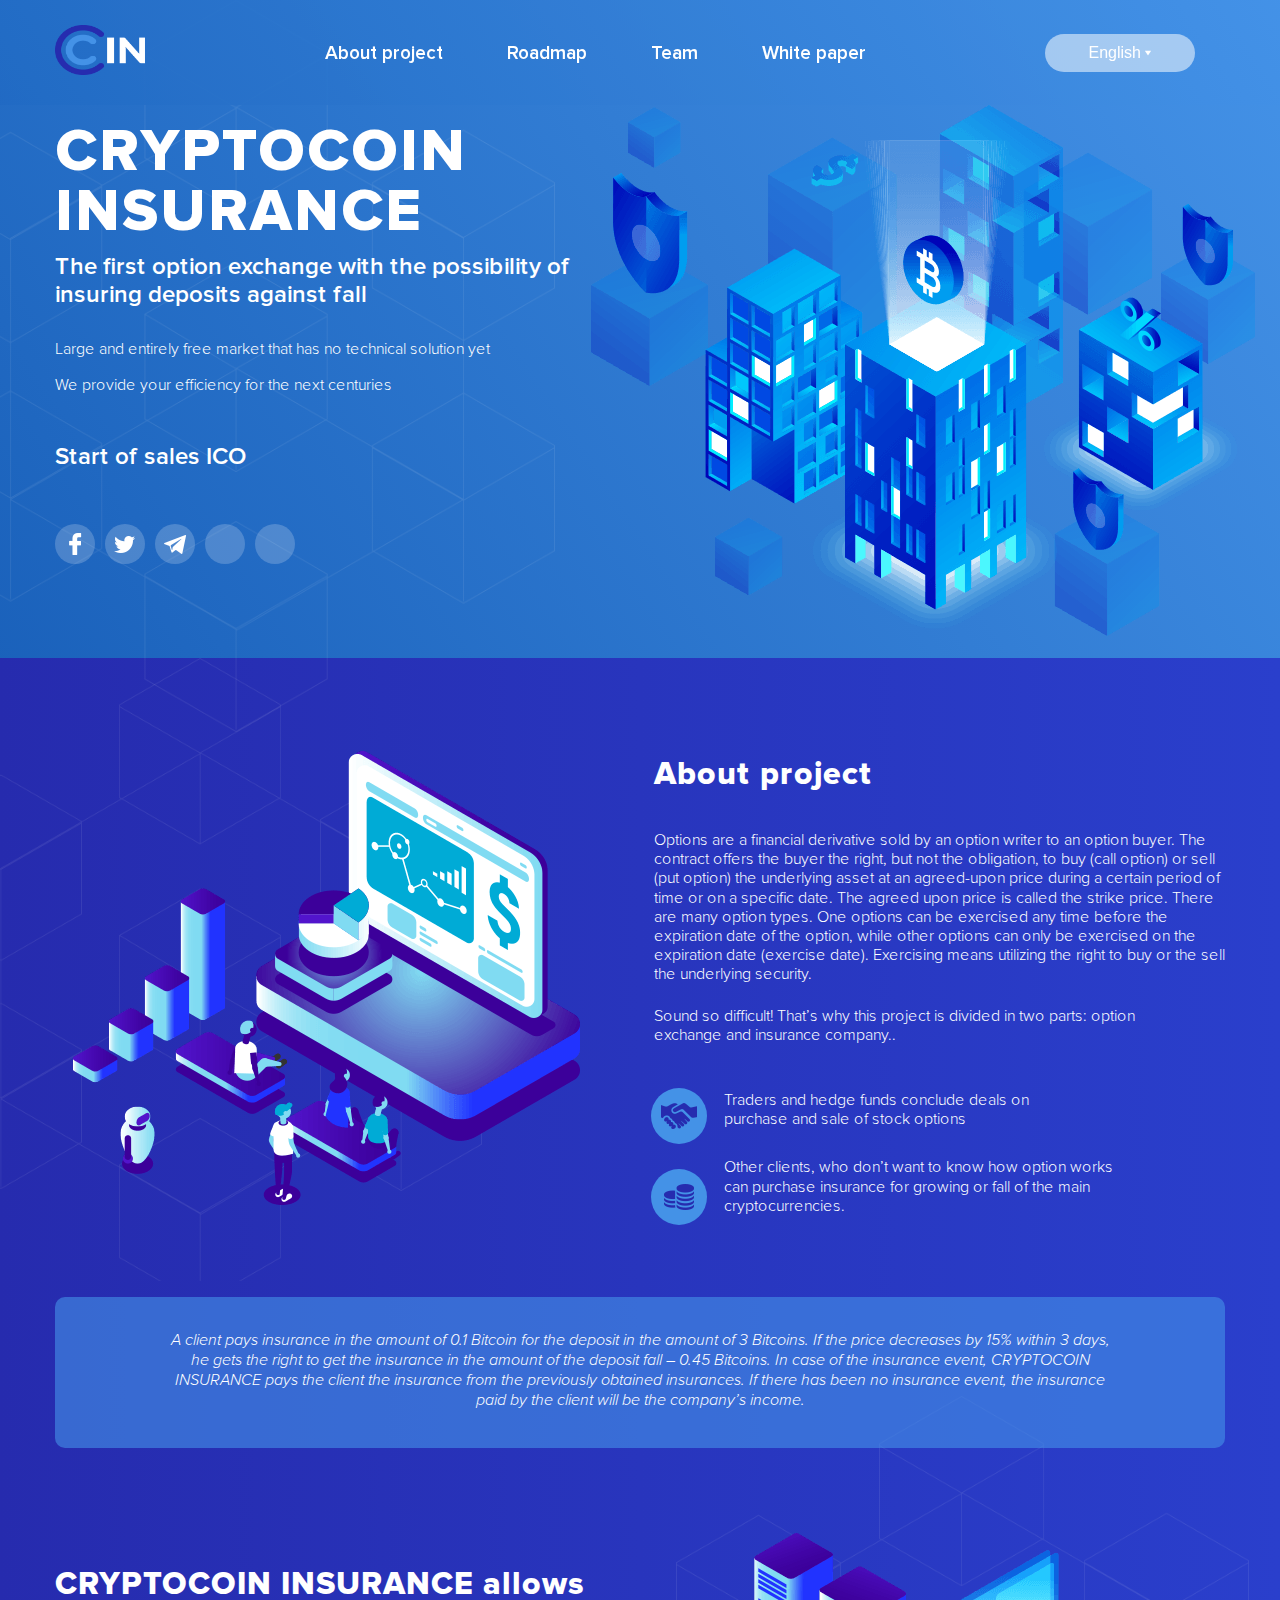
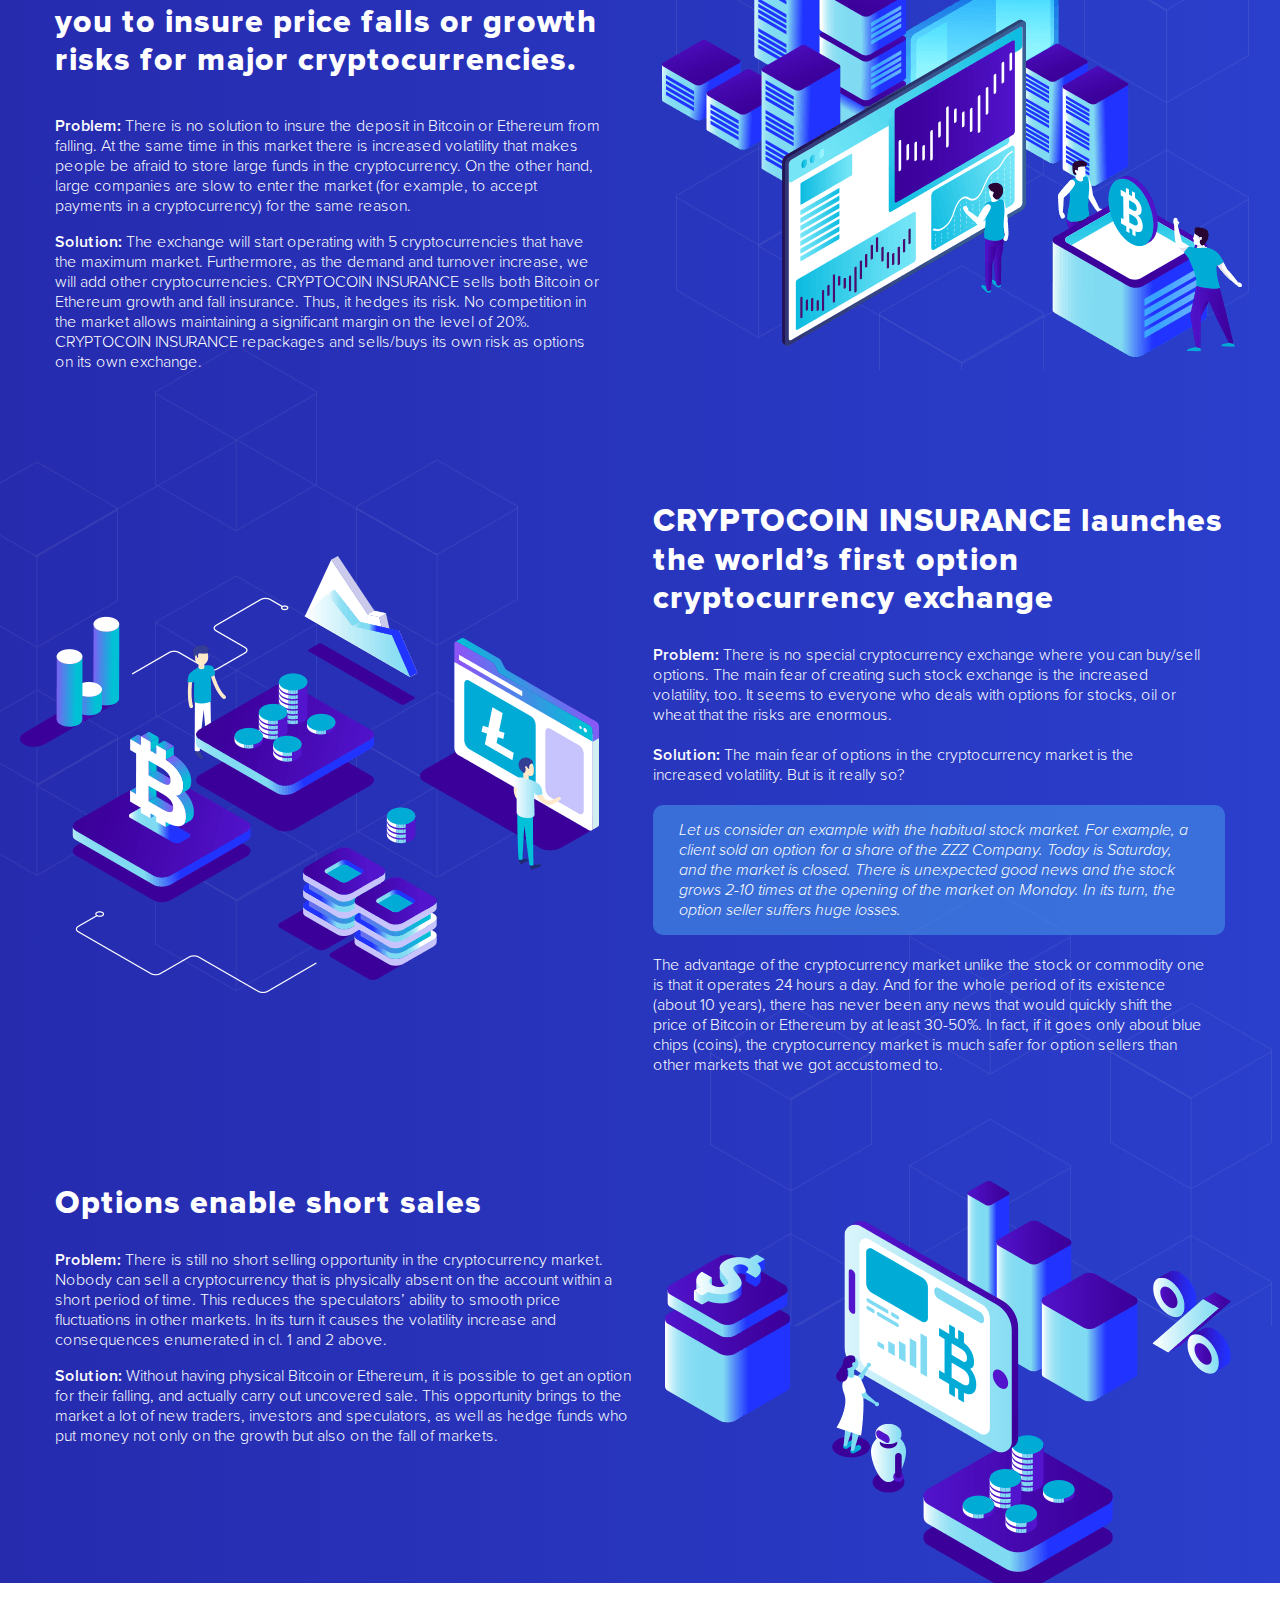
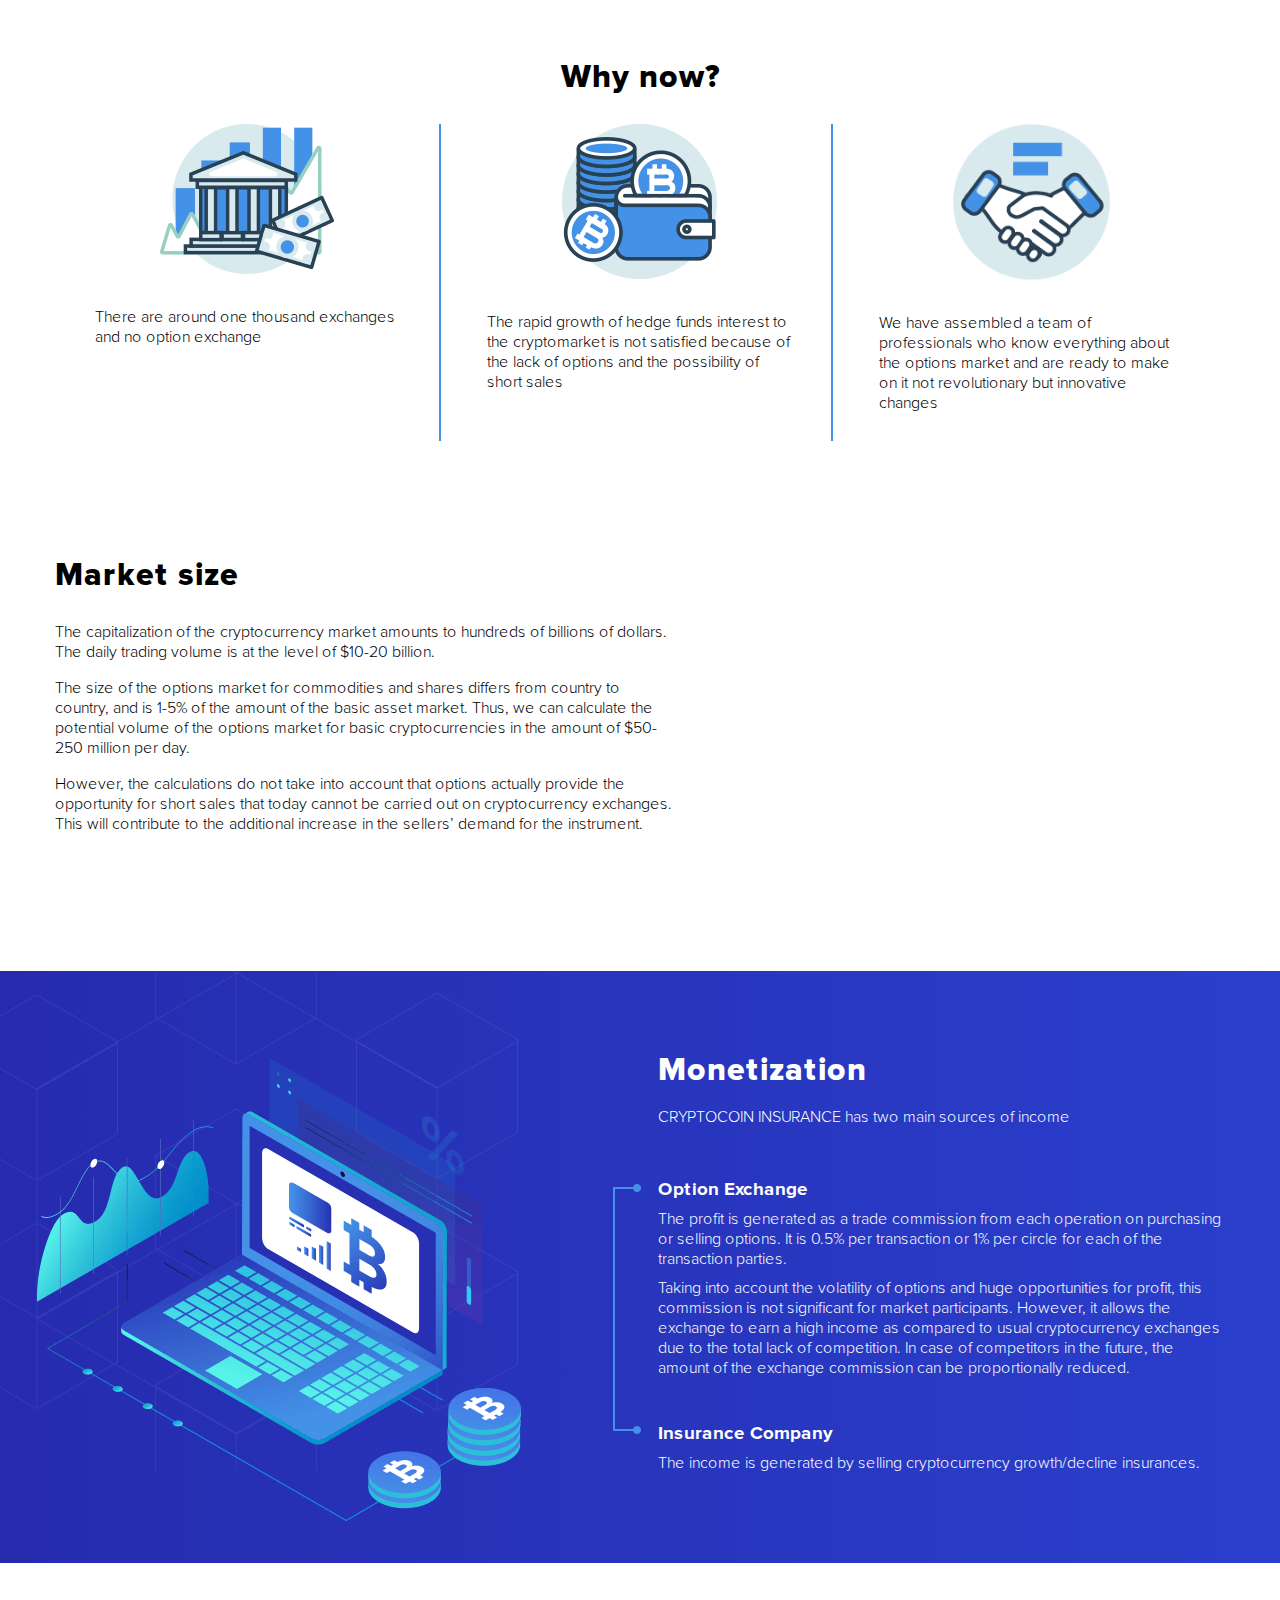
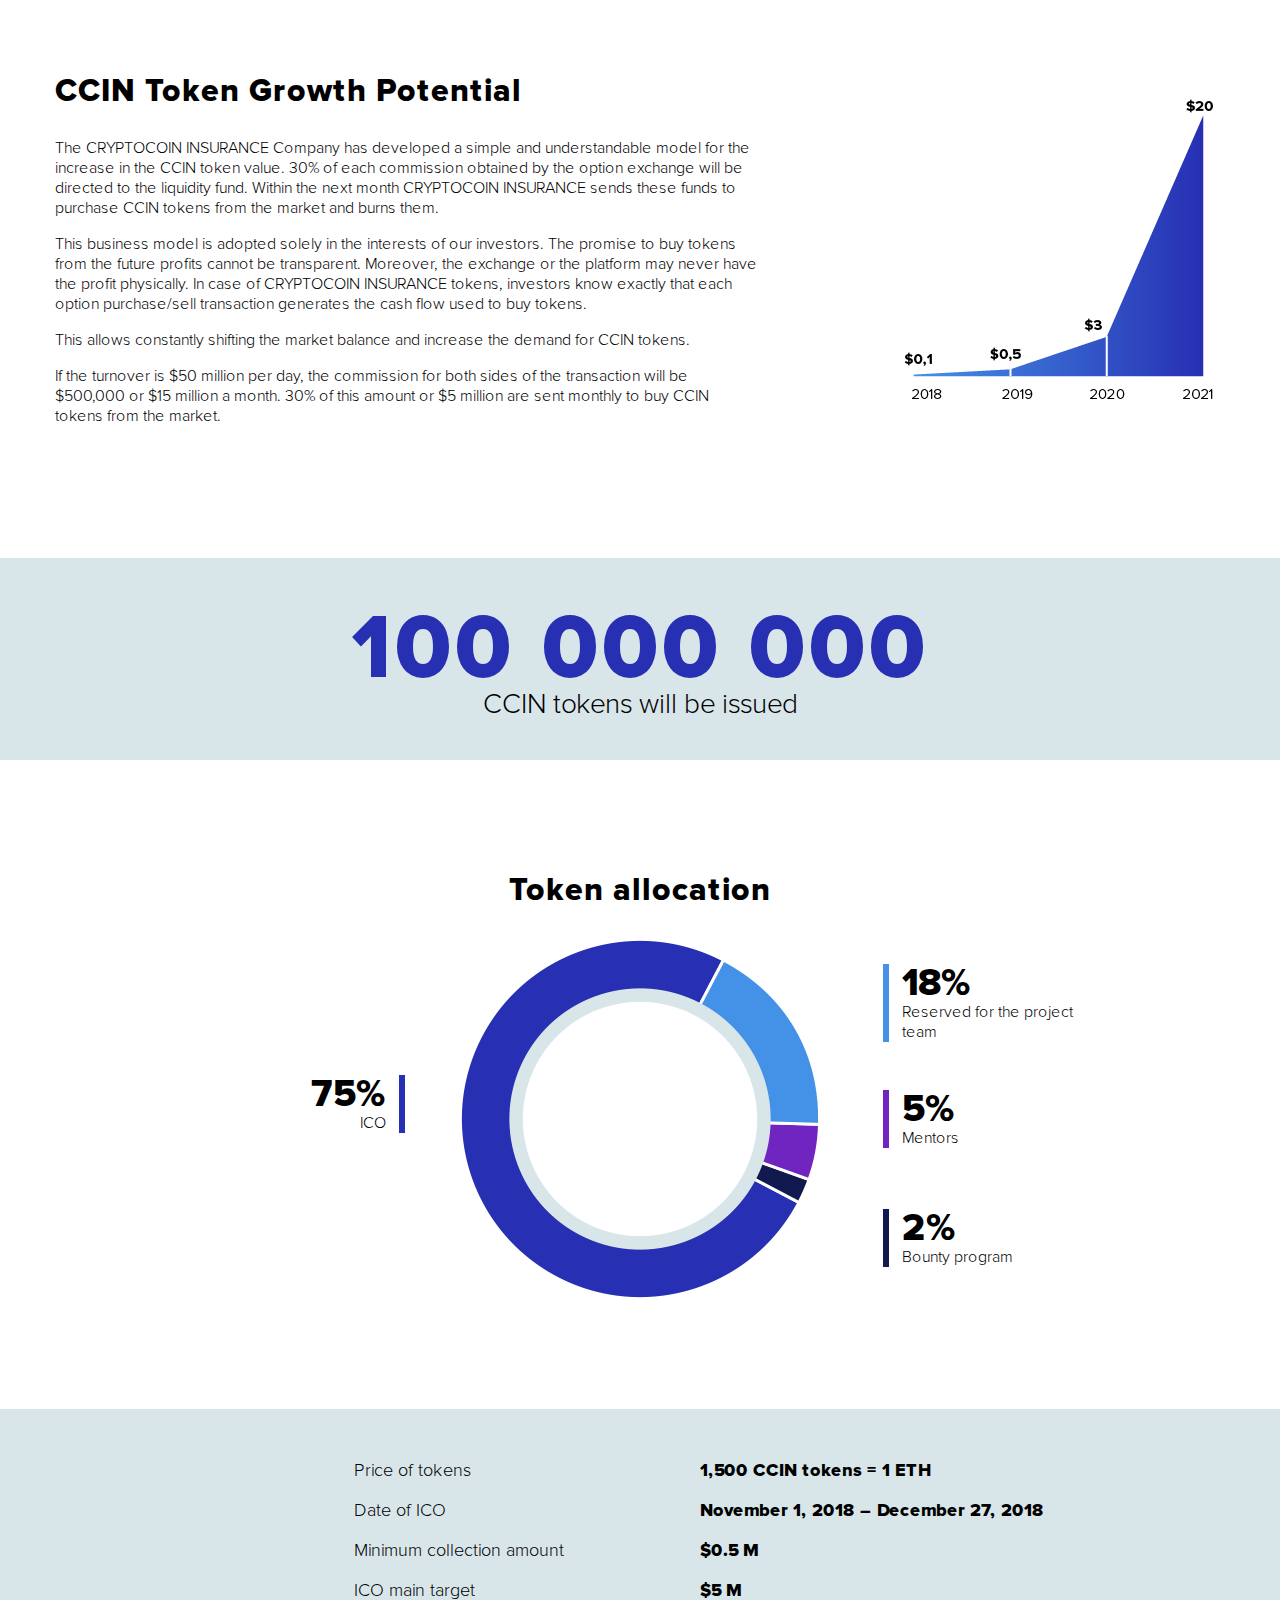
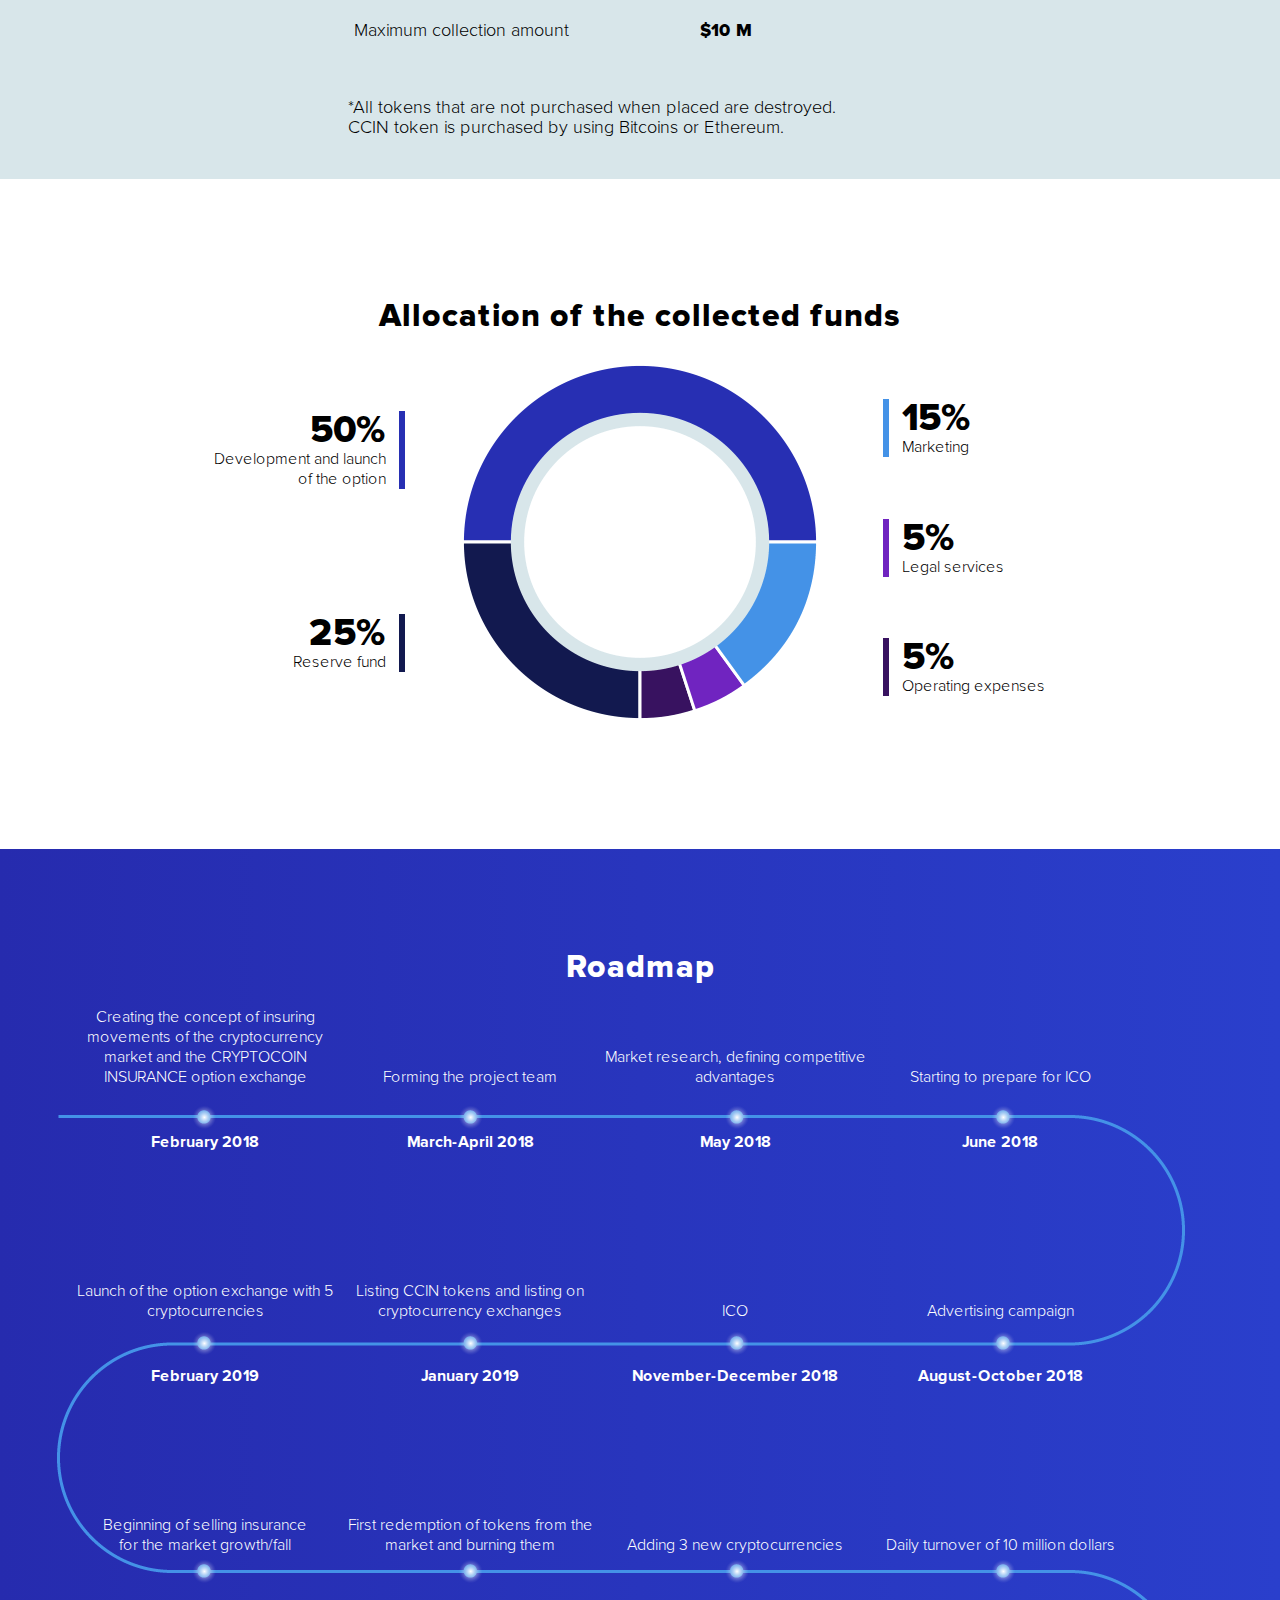
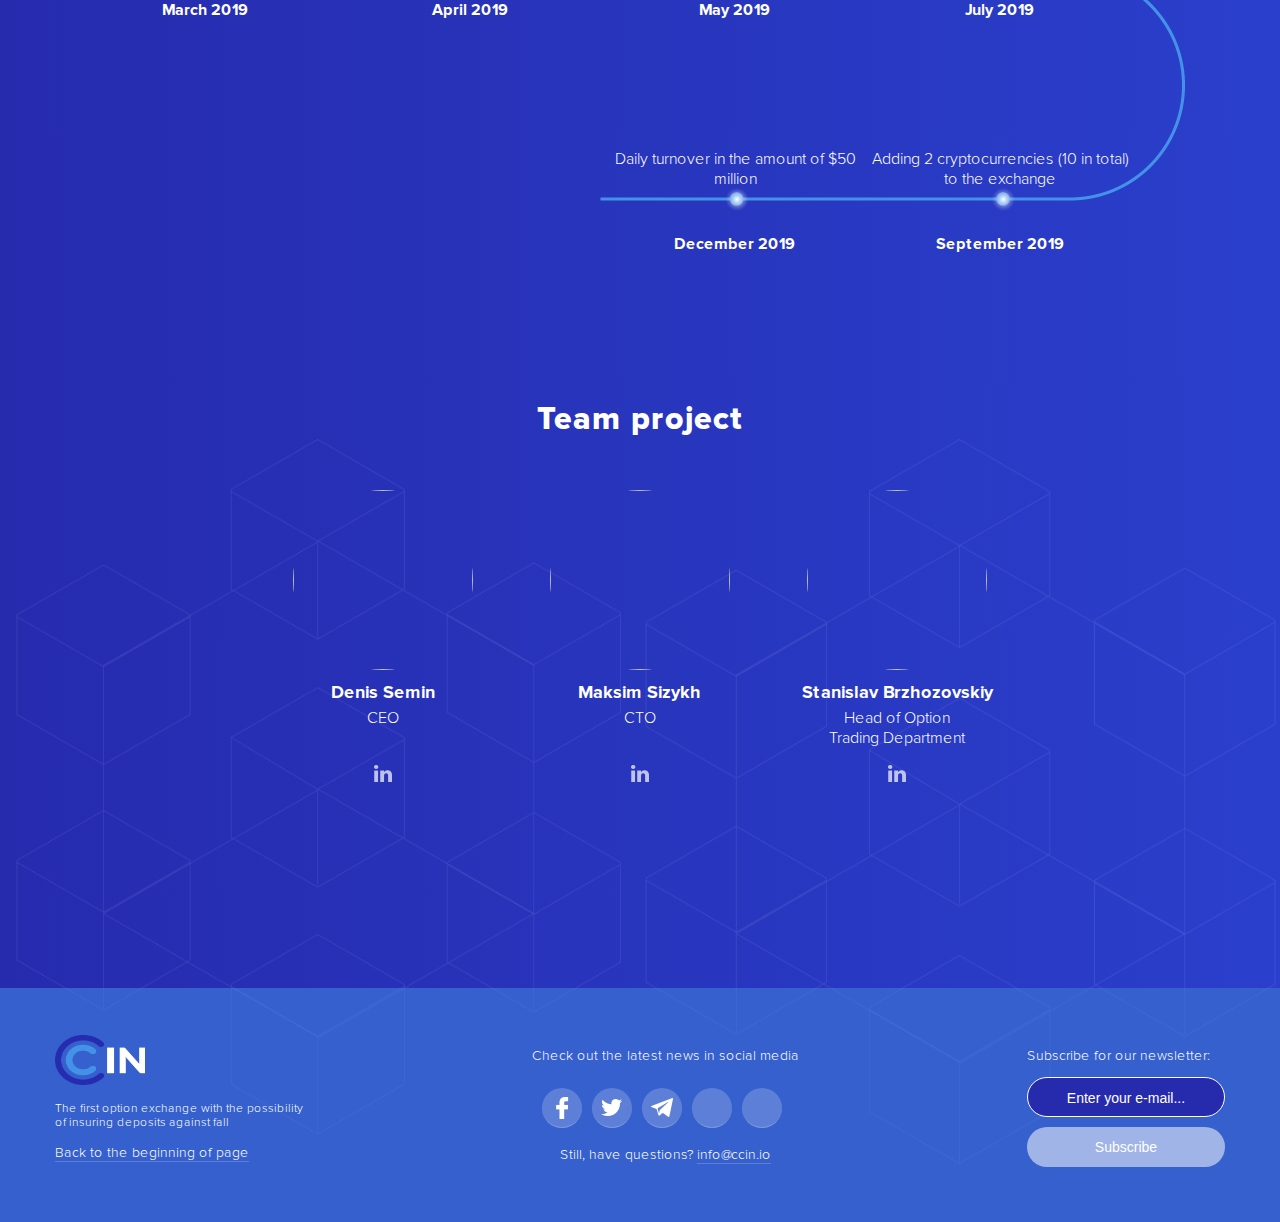
==== commit 4794771a: "add more language" ====
--- a/index.html
+++ b/index.html
@@ -1,10 +1,11 @@
 <!DOCTYPE html>
-<html lang="ru">
+<html lang="en">
 <head>
   <meta charset="UTF-8">
+  <meta name="keywords" content="cryptocoin insurance, cryptocurrency, options exchange, coin insurance, trade, bitcoin insurance, ethereum insurance, ccin">
   <meta name="viewport" content="width=device-width, initial-scale=1.0">
   <meta http-equiv="X-UA-Compatible" content="ie=edge">
-  <title>Insurcoin</title>
+  <title>Cryptocoin Insurance - The first option exchange with the possibility of insuring deposits against fall</title>
   <link rel="apple-touch-icon" sizes="180x180" href="img/favicon/apple-touch-icon.png">
   <link rel="icon" type="image/png" sizes="32x32" href="img/favicon/favicon-32x32.png">
   <link rel="icon" type="image/png" sizes="16x16" href="img/favicon/favicon-16x16.png">
@@ -24,30 +25,27 @@
       <div class="container">
         <div class="nav-wrapper large">
           <a href="#" class="close-mobile-menu"><i class="fas fa-times"></i></a>
-          <a href="#" class="main-logo__link"><img src="img/logo.png" class="main-logo" alt="Логотип сайта" width="100" height="50"></a>
+          <a href="#" class="main-logo__link"><img src="img/logo.png" class="main-logo" alt="Site logo" width="90" height="50"></a>
           <nav class="main-nav" id="menu">
             <ul class="main-nav__list">
               <li class="main-nav__item">
-                <a href="#about-project">О проекте</a>
+                <a href="#about-project" class="move-link">About project</a>
               </li>
               <li class="main-nav__item">
-                <a href="#road-map">Дорожная карта</a>
+                <a href="#road-map" class="move-link">Roadmap</a>
               </li>
               <li class="main-nav__item">
-                <a href="#team-project">Команда</a>
-              </li>
-              <li class="main-nav__item">
-                <a href="#">СМИ о нас</a>
-              </li> 
+                <a href="#team-project" class="move-link">Team</a>
+              </li>
+			        <li class="main-nav__item">
+                <a href="./doc/Whitepapereng.pdf">White paper</a>
+              </li>
             </ul>
           </nav>
           <ul class="user-nav__list">
             <li class="user-nav__item">
-              <button class="btn login">Войти</button>
-            </li>
-            <li class="user-nav__item">
               <button class="btn toggle-language" id="toggle-language">
-                RU
+                English
                 <svg class="arrow" xmlns="http://www.w3.org/2000/svg" xmlns:xlink="http://www.w3.org/1999/xlink" x="0px" y="0px"
                   viewBox="0 0 41.999 41.999">
                   <path d="M36.068,20.176l-29-20C6.761-0.035,6.363-0.057,6.035,0.114C5.706,0.287,5.5,0.627,5.5,0.999v40
@@ -57,8 +55,14 @@
                 </svg>
               </button>
               <ul class="toggle-language__menu" id="toggle-language__menu">
-                <li><a href="index.html">RU</a></li>
-                <li><a href="index.en.html">EN</a></li>
+                <li><a href="index.ru.html">Russian</a></li>
+                <li><a href="index.html">English</a></li>
+                <li><a href="index.viet.html">Vietnamese</a></li>
+                <li><a href="index.kor.html">Korean</a></li>
+                <li><a href="index.ch.html">Chinese</a></li>
+                <li><a href="index.sp.html">Spanish</a></li>
+                <li><a href="index.indo.html">Indonesian</a></li>
+                <li><a href="index.fr.html">French</a></li>
               </ul>
             </li>
           </ul>
@@ -67,41 +71,38 @@
     </div>
     <div class="container header-block__wrapper" id="top-site">
       <section>
-        <h1>Insurcoin</h1>
-        <h3>Первая биржа опционов с возможностью страхования депозитов от падения</h3>
-        <p>Огромный и полность свободный рынок,<br/> не имеющий на сегодня технического решения.</p>
-        <p>Мы делаем то, что будет работать следующие сотни лет.</p>
+        <h1>Cryptocoin insurance</h1>
+        <h3>The first option exchange with the possibility of insuring deposits against fall</h3>
+        <p>Large and entirely free market that has no technical solution yet</p>
+        <p>We provide your efficiency for the next centuries</p>
         <div class="timer-block">
-          <h3>Старт продаж ICO</h3>
+          <h3>Start of sales ICO</h3>
           <script src="https://code.jquery.com/jquery-1.11.1.min.js"></script>
           <script src="https://e-timer.ru/js/etimer.js"></script>
           <script type="text/javascript">
             jQuery(document).ready(function() {
               jQuery(".eTimer").eTimer({
-                etType: 0, etDate: "01.09.2018.0.0", etTitleText: "", etTitleSize: 20, etShowSign: 1, etSep: " ", etFontFamily: "ProximaNova", etTextColor: "white", etPaddingTB: 15, etPaddingLR: 15, etLastUnit: 4, etNumberFontFamily: "ProximaNova", etNumberSize: 40, etNumberColor: "#307ed3", etNumberPaddingTB: 0, etNumberPaddingLR: 8, etNumberBackground: "white", etNumberBorderSize: 0, etNumberBorderRadius: 6, etNumberBorderColor: "white"
+                etType: 0, etDate: "01.11.2018.12.0", etTitleText: "", etTitleSize: 20, etShowSign: 2, etSep: " ", etFontFamily: "ProximaNova", etTextColor: "white", etPaddingTB: 15, etPaddingLR: 15, etLastUnit: 4, etNumberFontFamily: "ProximaNova", etNumberSize: 40, etNumberColor: "#307ed3", etNumberPaddingTB: 0, etNumberPaddingLR: 8, etNumberBackground: "white", etNumberBorderSize: 0, etNumberBorderRadius: 6, etNumberBorderColor: "white"
               });
             });
           </script>
           <div class="eTimer"></div>
         </div>
-        <ul class="social__list">
-          <li class="social__item">
-            <a href="#" class="social__link fb">facebook</a>
-          </li>
-          <li class="social__item">
-            <a href="#" class="social__link twitter">twitter</a>
-          </li>
-          <li class="social__item">
-            <a href="#" class="social__link youtube">youtube</a>
-          </li>
-          <li class="social__item">
-            <a href="#" class="social__link telegram">telegram</a>
-          </li>
-          <li class="social__item">
-            <a href="#" class="social__link vk">vk</a>
-          </li>
-          <li class="social__item">
-            <a href="#" class="social__link linked-in">linked in</a>
+         <ul class="social__list">
+          <li class="social__item">
+            <a href="https://www.facebook.com/ccinofficial/" class="social__link fb">facebook</a>
+          </li>
+          <li class="social__item">
+            <a href="https://twitter.com/ccin_official" class="social__link twitter">twitter</a>
+          </li>
+		   <li class="social__item">
+            <a href="https://t.me/ccin_official" class="social__link telegram">telegram</a>
+          </li>
+          <li class="social__item">
+            <a href="https://medium.com/@ccin_official" class="social__link medium">medium</a>
+          </li>
+          <li class="social__item">
+            <a href="https://bitcointalk.org/index.php?topic=4948618" class="social__link bt">bt</a>
           </li>
         </ul>
       </section>
@@ -110,119 +111,119 @@
   <main>
     <div class="container">
       <section class="about-project" id="about-project">
-        <h2>О проекте</h2>
-        <img class="mobile-section__img" width="370" height="332" src="img/about-project-bg.png" alt="О проекте">
-        <p>Опцион – это договор, согласно которого покупатель опциона получает право, не обязательство, совершить покупку или продажу актива по заранее оговоренной цене, на протяжении определенного отрезка времени в будущем. При этом продавец опциона несёт обязательство соответственно продать актив или купить его у покупателя опциона в соответствии с его условиями.</p>
-        <p class="about-project__description">Согласитесь, звучит крайне сложно! Именно поэтому проект разделен на 2 направления: <span class="text__semibold">опционную биржу и страховую компанию</span>.</p>
+        <h2>About project</h2>
+        <img class="mobile-section__img" width="370" height="332" src="img/about-project-bg.png" alt="About project">
+        <p>Options are a financial derivative sold by an option writer to an option buyer. The contract offers the buyer the right, but not the obligation, to buy (call option) or sell (put option) the underlying asset at an agreed-upon price during a certain period of time or on a specific date. The agreed upon price is called the strike price. There are many option types. One options can be exercised any time before the expiration date of the option, while other options can only be exercised on the expiration date (exercise date). Exercising means utilizing the right to buy or the sell the underlying security.</p>
+        <p class="about-project__description">Sound so difficult! That’s why this project is divided in two parts: option exchange and insurance company.</span>.</p>
         <ul>
           <li>
-            <p>Трейдеры и хэджфонды заключают сделки по купле-продаже опционов на биржу</p>
-          </li>
-          <li>
-            <p>Все остальные клиенты, не желающие разбираться с тем как работают опционы, могут купить или продать страховку как на рост, так и на падение каждой из основных криптовалют.</p>
-          </li>
-        </ul>
-      </section>
-      <p class="text__layout">Клиент платит страховой взнос в размере 0.1 биткойна на депозит размером 3 биткойна. И получает право, если цена снизится в течение 3 дней на 15%, получить страховку в сумме, на которую упадет депозит, а именно 0.45 биткойна. При наступлении страхового случая, INSURCOIN выплачивает клиенту страховку из ранее полученных страховых премий. Если страховой случай не произошел, то выплаченный клиент страховой взнос идет в доход компании.</p>
+            <p>Traders and hedge funds conclude deals on purchase and sale of stock options</p>
+          </li>
+          <li>
+            <p>Other clients, who don’t want to know how option works can purchase insurance for growing or fall of the main cryptocurrencies.</p>
+          </li>
+        </ul>
+      </section>
+      <p class="text__layout">A client pays insurance in the amount of 0.1 Bitcoin for the deposit in the amount of 3 Bitcoins. If the price decreases by 15% within 3 days, he gets the right to get the insurance in the amount of the deposit fall – 0.45 Bitcoins. In case of the insurance event, CRYPTOCOIN INSURANCE pays the client the insurance from the previously obtained insurances. If there has been no insurance event, the insurance paid by the client will be the company’s income.</p>
       <section class="insurance-project">
-        <h2>INSURCOIN позволяет застраховать риски падения или роста цены на основные криптовалюты.</h2>
-        <img class="mobile-section__img" width="393" height="288" src="img/insurance-project-bg.png" alt="Срахование INSURCOIN">
-        <p><span class="text__semibold">Проблема:</span> Отсутствует возможность застраховать депозит в биткойнах или эфирах от падения. При этом на рынке присутствует повышенная волатильность, из-за которой люди боятся хранить существенные средства в криптовалюте. С другой стороны крупные компании не спешат приходить на рынок (например, принимать оплату в криптовалюте) по этой же причине.</p>
-        <p><span class="text__semibold">Решение:</span> Работа биржи начнется с 5 криптовалютами, имеющими максимальный маркеткап. Далее, по мере роста спроса и оборотов, будут подключаться дополнительные криптовалюты.  INSURCOIN продает страховку, как на рост, так и на падение биткойна или эфира. Собственный риск INSURCOIN переупаковывает и продает/покупает в виде опционов на собственной бирже.</p>
+        <h2>CRYPTOCOIN INSURANCE allows you to insure price falls or growth risks for major cryptocurrencies.</h2>
+        <img class="mobile-section__img" width="393" height="288" src="img/insurance-project-bg.png" alt="Insurance CRYPTOCOIN INSURANCE">
+        <p><span class="text__semibold">Problem:</span> There is no solution to insure the deposit in Bitcoin or Ethereum from falling. At the same time in this market there is increased volatility that makes people be afraid to store large funds in the cryptocurrency. On the other hand, large companies are slow to enter the market (for example, to accept payments in a cryptocurrency) for the same reason.</p>
+        <p><span class="text__semibold">Solution:</span> The exchange will start operating with 5 cryptocurrencies that have the maximum market. Furthermore, as the demand and turnover increase, we will add other cryptocurrencies. CRYPTOCOIN INSURANCE sells both Bitcoin or Ethereum growth and fall insurance. Thus, it hedges its risk. No competition in the market allows maintaining a significant margin on the level of 20%. CRYPTOCOIN INSURANCE repackages and sells/buys its own risk as options on its own exchange.</p>
       </section>
       <section class="burse-project">
-        <h2>INSURCOIN создает первую опционную биржу.</h2>
-        <img class="mobile-section__img" width="409" height="308" src="img/burse-project-bg.png" alt="Биржа INSURCOIN">
-        <p><span class="text__semibold">Проблема:</span> Не существует специальной криптовалютной биржи, на которой можно купить/продать опционы.Главным страхом перед созданием такой биржи служит опять-таки повышенная волатильность. Всем кто имеет дело с опционами на акции, нефть или пшеницу, кажется, что риски огромны.</p>
-        <p><span class="text__semibold">Решение:</span> Главный страх перед опционами на криптовалютном рынке состоит в повышенной волатильности. Так ли это на самом деле?</p>
-        <p class="text__layout"> Рассмотрим пример с привычным всем фондовым рынком. Например, клиент продал опцион на акцию компании ZZZ. Сегодня суббота, рынок закрыт. Выходит неожиданная хорошая новость и акция вырастает в 2-10 раз на открытии рынка в понедельник. В свою очередь продавец опциона несет огромные убытки.</p>
-        <p>Криптовалютный рынок открыт 24 часа в сутки. За все время его существования не было новости, вызвавший гэп на BTC или ETH хотя бы на 10% Фактически криптовалютный рынок, если речь идет только о голубых фишках (монетах) намного безопаснее для продавцов опционов, чем другие привычные нам рынки.</p>
+        <h2>CRYPTOCOIN INSURANCE launches the world’s first option cryptocurrency exchange</h2>
+        <img class="mobile-section__img" width="409" height="308" src="img/burse-project-bg.png" alt="Burse CRYPTOCOIN INSURANCE">
+        <p><span class="text__semibold">Problem:</span> There is no special cryptocurrency exchange where you can buy/sell options. The main fear of creating such stock exchange is the increased volatility, too. It seems to everyone who deals with options for stocks, oil or wheat that the risks are enormous.</p>
+        <p><span class="text__semibold">Solution:</span> The main fear of options in the cryptocurrency market is the increased volatility. But is it really so?</p>
+        <p class="text__layout"> Let us consider an example with the habitual stock market. For example, a client sold an option for a share of the ZZZ Company. Today is Saturday, and the market is closed. There is unexpected good news and the stock grows 2-10 times at the opening of the market on Monday. In its turn, the option seller suffers huge losses.</p>
+        <p>The advantage of the cryptocurrency market unlike the stock or commodity one is that it operates 24 hours a day. And for the whole period of its existence (about 10 years), there has never been any news that would quickly shift the price of Bitcoin or Ethereum by at least 30-50%. In fact, if it goes only about blue chips (coins), the cryptocurrency market is much safer for option sellers than other markets that we got accustomed to.</p>
       </section>
       <section class="option-project">
-        <h2>Появление опционов дает возможность осуществления коротких продаж.</h2>
-        <img class="mobile-section__img" width="368" height="268" src="img/option-project-bg.png" alt="Опцион">
-        <p><span class="text__semibold">Проблема:</span> До сих пор на криптовалютном рынке отсутствует возможность коротких продаж. Никто не может продать в короткую криптовалюту, физически отсутствующую на счете. Это снижает возможности спекулянтов, сглаживающих колебания цен на других рынках. И в свою очередь ведет к росту волатильности и п. 1 и 2.</p>
-        <p><span class="text__semibold">Решение:</span> Не имея физически биткойна или эфира, можно приобрести опцион на их падение, фактически осуществив непокрытую продажу. Эта возможность приводит на рынок огромное количество новых трейдеров, инвесторов и спекулянтов, а также хэджфондов, ставящих не только на рост, но и на падение рынков.</p>
+        <h2>Options enable short sales</h2>
+        <img class="mobile-section__img" width="368" height="268" src="img/option-project-bg.png" alt="Options enable short sales">
+        <p><span class="text__semibold">Problem:</span> There is still no short selling opportunity in the cryptocurrency market. Nobody can sell a cryptocurrency that is physically absent on the account within a short period of time. This reduces the speculators’ ability to smooth price fluctuations in other markets. In its turn it causes the volatility increase and consequences enumerated in cl. 1 and 2 above.</p>
+        <p><span class="text__semibold">Solution:</span> Without having physical Bitcoin or Ethereum, it is possible to get an option for their falling, and actually carry out uncovered sale. This opportunity brings to the market a lot of new traders, investors and speculators, as well as hedge funds who put money not only on the growth but also on the fall of markets.</p>
       </section>
     </div>
     <section class="why-now bg__white">
       <div class="container">
-        <h2>Почему сейчас?</h2>
+        <h2>Why now?</h2>
         <ul>
           <li>
-            <img src="img/why-now-icons/1.png" width="174" height="150" alt="Рынок">
-            <p>В мире существует около тысячи криптовалютных бирж и ни одной опционной. Мы забираем весь рынок</p>
-          </li>
-          <li>
-            <img src="img/why-now-icons/2.png" width="155" height="155" alt="Хеджфонд">
-            <p>Стремительный рост интереса хэджфондов к рынку криптовалют не удовлетворен из-за отсутствия опционов и возможности коротких продаж</p>
-          </li>
-          <li>
-            <img src="img/why-now-icons/3.png" width="157" height="156" alt="Команда профессионалов">
-            <p>Мы собрали команду профессионалов, знающих все про рынок опционов и готовы совершить на нем не революционные, а инновационные изменения</p>
+            <img src="img/why-now-icons/1.png" width="174" height="150" alt="Market">
+            <p>There are around one thousand exchanges and no option exchange</p>
+          </li>
+          <li>
+            <img src="img/why-now-icons/2.png" width="155" height="155" alt="Hedge fund">
+            <p>The rapid growth of hedge funds interest to the cryptomarket is not satisfied because of the lack of options and the possibility of short sales</p>
+          </li>
+          <li>
+            <img src="img/why-now-icons/3.png" width="157" height="156" alt="Team">
+            <p>We have assembled a team of professionals who know everything about the options market and are ready to make on it not revolutionary but innovative changes</p>
           </li>
         </ul>
       </div>
     </section>
     <section class="market-size bg__white">
       <div class="container">
-        <h2>Объем рынка</h2>
-        <p>Капитализация криптовалютного рынка составляет сотни миллиардов долларов. А ежедневный объем торгов находится на уровне 10-20 миллиардов долларов США.</p>
-        <p>Размер рынка опционов на биржевые товары и акции, от страны к стране, равен 1-5% от размера рынка базового актива. Таким образом, мы можем рассчитать потенциальный объем рынка опционов для основных криптовалют в размере 50-250 миллионов долларов в день.</p>
-        <p> Однако в расчетах не учитывается, что опционы фактически предоставляют возможность коротких продаж, осуществить которые на криптовалютных биржах на сегодня нельзя. Это будет способствовать дополнительно росту спроса на инструмент со стороны продавцов.</p>
+        <h2>Market size</h2>
+        <p>The capitalization of the cryptocurrency market amounts to hundreds of billions of dollars. The daily trading volume is at the level of $10-20 billion.</p>
+        <p>The size of the options market for commodities and shares differs from country to country, and is 1-5% of the amount of the basic asset market. Thus, we can calculate the potential volume of the options market for basic cryptocurrencies in the amount of $50-250 million per day.</p>
+        <p>However, the calculations do not take into account that options actually provide the opportunity for short sales that today cannot be carried out on cryptocurrency exchanges. This will contribute to the additional increase in the sellers’ demand for the instrument.</p>
       </div>
     </section>
     <div class="container">
       <section class="monetization">
-          <h2>Монетизация</h2>
-          <img class="mobile-section__img" width="330" height="316" src="img/monetization-bg.png" alt="Монетизация">
-          <p>INSURCOIN имеет два главных источника дохода</p>
+          <h2>Monetization</h2>
+          <img class="mobile-section__img" width="330" height="316" src="img/monetization-bg.png" alt="Monetization">
+          <p>CRYPTOCOIN INSURANCE has two main sources of income</p>
           <ul>
             <li>
-              <h3>Опционная биржа</h3>
-              <p>Прибыль генерируется в виде торговой комиссии с каждой операции по купле продажи опционов. Она составляет 0.5% с каждой операции или 1% на круг для каждой из сторон сделки.  </p>
-              <p>Учитывая волатильность опционов и огромные возможности для получения прибыли, данная комиссия не является существенной для участников рынка. Однако она позволяет бирже получать высокий доход, по сравнению с обычными криптовалютными биржами, в связи с полным отсутствием конкуренции.</p>
+              <h3>Option Exchange</h3>
+              <p>The profit is generated as a trade commission from each operation on purchasing or selling options. It is 0.5% per transaction or 1% per circle for each of the transaction parties.</p>
+              <p>Taking into account the volatility of options and huge opportunities for profit, this commission is not significant for market participants. However, it allows the exchange to earn a high income as compared to usual cryptocurrency exchanges due to the total lack of competition. In case of competitors in the future, the amount of the exchange commission can be proportionally reduced.</p>
             </li>
             <li>
-              <h3>Страховая компания</h3>
-              <p>Прибыль генерируется за счет продажи страховок на рост / падение криптовалют. Спред между ними будет держаться на уровне 20%</p>
+              <h3>Insurance Company</h3>
+              <p>The income is generated by selling cryptocurrency growth/decline insurances.</p>
             </li>
           </ul>
       </section>
     </div>
     <section class="potential bg__white">
       <div class="container">
-        <h2>Потенциал роста токена INSUC</h2>
-        <p>Компания INSURCOIN разработала простую и понятную модель роста стоимости токена INSUC. С каждой полученной опционной биржей комиссии, 30% средств будут направлены в фонд ликвидности. Каждый следующий месяц INSURCOIN направляет их на выкуп токенов INSUC с рынка и их сжигание. </p>
-        <p>Такая бизнес-модель принята исключительно в интересах наших инвесторов. Обещание выкупа токенов с будущей прибыли не может быть прозрачным. Более того, биржа или платформа может физически никогда прибыли не иметь. В случае с токенами   INSURCOIN инвесторы точно знают, что каждая сделка по покупке/продажи опциона, генерирует денежный поток, идущий на выкуп токенов. </p>
-        <p>Это позволяет постоянно смещать рыночное равновесие, увеличивая спрос на токены INSUC.</p>
-        <p>При обороте в 50 млн. $ в день, комиссия с обеих сторон сделки составит 500.000$ или 15 миллиона долларов в месяц. 30% от этой суммы или 5 миллионов долларов, ежемесячно направляются на выкуп токенов INSUC с рынка.</p>
+        <h2>CCIN Token Growth Potential</h2>
+        <p>The CRYPTOCOIN INSURANCE Company has developed a simple and understandable model for the increase in the CCIN token value. 30% of each commission obtained by the option exchange will be directed to the liquidity fund. Within the next month CRYPTOCOIN INSURANCE sends these funds to purchase CCIN tokens from the market and burns them.</p>
+        <p>This business model is adopted solely in the interests of our investors. The promise to buy tokens from the future profits cannot be transparent. Moreover, the exchange or the platform may never have the profit physically. In case of CRYPTOCOIN INSURANCE tokens, investors know exactly that each option purchase/sell transaction generates the cash flow used to buy tokens.</p>
+        <p>This allows constantly shifting the market balance and increase the demand for CCIN tokens.</p>
+        <p>If the turnover is $50 million per day, the commission for both sides of the transaction will be $500,000 or $15 million a month. 30% of this amount or $5 million are sent monthly to buy CCIN tokens from the market.</p>
       </div>
     </section>
     <p class="tokens-amount">
       <span>100 000 000</span>
-      токенов INSUC будет выпущено
+      CCIN tokens will be issued
     </p>
     <section class="distribution-tokens bg__white">
       <div class="container">
-        <h2>Распределение токенов</h2>
-        <img src="img/distribution-tokens.png" width="364" height="364" alt="График распределения токенов">
+        <h2>Token allocation</h2>
+        <img src="img/distribution-tokens.png" width="364" height="364" alt="Token allocation">
         <div class="percent-wrapper">
           <p>
             <span>75%</span>
-            Размещается на ICO
+            ICO
           </p>
           <p>
             <span>18%</span>
-            Резервируется за командой проекта
+            Reserved for the project team
           </p>
           <p>
             <span>5%</span>
-            Менторы
+            Mentors
           </p>
           <p>
             <span>2%</span>
-            Bounty программа
+            Bounty program
           </p>
         </div>
       </div>
@@ -231,168 +232,159 @@
       <div class="container">
         <table>
           <tr>
-            <td>Стоимость токенов</td>
-            <td>3000 токенов INSUC = 1 ETH</td>
+            <td>Price of tokens</td>
+            <td>1,500 CCIN tokens = 1 ETH</td>
           </tr>
           <tr>
-            <td>Дата проведения ICO</td>
-            <td>1 октября 2018 года - 30 ноября 2018 года</td>
+            <td>Date of ICO</td>
+            <td>November 1, 2018 – December 27, 2018</td>
           </tr>
           <tr>
-            <td>Минимальная сумма сбора</td>
+            <td>Minimum collection amount</td>
             <td>$0.5 M</td>
           </tr>
           <tr>
-            <td>Основная цель ICO</td>
+            <td>ICO main target</td>
             <td>$5 M</td>
           </tr>
           <tr>
-            <td>Максимальная сумма сбора</td>
+            <td>Maximum collection amount</td>
             <td>$10 M</td>
           </tr>
         </table>
-        <p>*Все токены, которые не будут выкуплены в процессе размещения, уничтожаются.<br/> Покупка токена INSUC проводится за биткойны или эфиры.</p>
+        <p>*All tokens that are not purchased when placed are destroyed.<br/>CCIN token is purchased by using Bitcoins or Ethereum.</p>
       </div>
     </div>
     <section class="distribution-cash bg__white">
       <div class="container">
-        <h2>Распределение собранных средств</h2>
-        <img src="img/distribution-cash.png" width="358" height="358" alt="График распределения собранных средств">
+        <h2>Allocation of the collected funds</h2>
+        <img src="img/distribution-cash.png" width="358" height="358" alt="Allocation of the collected funds">
         <div class="percent-wrapper">
           <p>
             <span>50%</span>
-            Разработка и запуск<br/> опционной биржи
+            Development and launch<br/> of the option
           </p>
           <p>
             <span>25%</span>
-            Резервный фонд
+            Reserve fund
           </p>
           <p>
             <span>15%</span>
-            Маркетинг
+            Marketing
           </p>
           <p>
             <span>5%</span>
-            Юридические услуги
+            Legal services
           </p>
           <p>
             <span>5%</span>
-            Операционные расходы
+            Operating expenses
           </p>
         </div>
       </div>
     </section>
     <div class="container">
       <section class="road-map" id="road-map">
-        <h2>Дорожная карта</h2>
+        <h2>Roadmap</h2>
         <ul>
           <li>
-            <p>Формирование концепции страхования криптовалютного рынка и биржи INSURCOIN</p>
-            <span>Февраль 2018</span>
-          </li>
-          <li>
-            <p>Формирование<br/> команды проекта</p>
-            <span>Март - апрель 2018</span>
-          </li>
-          <li>
-            <p>Изучение рынка, выявление<br/> конкурентных преимуществ</p>
-            <span>Май 2018</span>
-          </li>
-          <li>
-            <p>Начало<br/> подготовки ICO</p>
-            <span>Июнь 2018</span>
-          </li>
-          <li>
-            <p>Запуск опционной биржи<br/> с 5 криптовалютами</p>
-            <span>Февраль 2019</span>
-          </li>
-          <li>
-            <p>Листинг токенов<br/> INSUC и листинг<br/> на криптовалютных биржах</p>
-            <span>Декабрь 2018</span>
-          </li>
-          <li>
-            <p>Проведение<br/> ICO</p>
-            <span>Октябрь - ноябрь 2018</span>
-          </li>
-          <li>
-            <p>Рекламная<br/> компания</p>
-            <span>Август - сентярь 2018</span>
-          </li>
-          <li>
-            <p>Начало продаж страховок<br/> на рост/падение рынка</p>
-            <span>Март 2019</span>
-          </li>
-          <li>
-            <p>Первый выкуп токенов<br/> с рынка и их сжигание</p>
-            <span>Апрель 2019</span>
-          </li>
-          <li>
-            <p>Добавление 3 новых<br/> криптовалют</p>
-            <span>Май 2019</span>
-          </li>
-          <li>
-            <p>Ежедневный оборот:<br/> 10 миллионов долларов</p>
-            <span>Июль 2019</span>
-          </li>
-          <li>
-            <p>Добавление 2 криптовалют<br/> (всего 10) на биржу</p>
-            <span>Декабрь 2019</span>
-          </li>
-          <li>
-            <p>Добавление 2 криптовалют<br/> (всего 10) на биржу</p>
-            <span>Декабрь 2019</span>
-          </li>
-          <li>
-            <p>Добавление 2 криптовалют<br/> (всего 10) на биржу</p>
-            <span>Декабрь 2019</span>
-          </li>
-          <li>
-            <p>Добавление 2 криптовалют<br/> (всего 10) на биржу</p>
-            <span>Декабрь 2019</span>
+            <p>Creating the concept of insuring movements of the cryptocurrency market and the CRYPTOCOIN INSURANCE option exchange</p>
+            <span>February 2018</span>
+          </li>
+          <li>
+            <p>Forming the project team</p>
+            <span>March-April 2018</span>
+          </li>
+          <li>
+            <p>Market research, defining competitive advantages</p>
+            <span>May 2018</span>
+          </li>
+          <li>
+            <p>Starting to prepare for ICO</p>
+            <span>June 2018</span>
+          </li>
+          <li>
+            <p>Launch of the option exchange with 5 cryptocurrencies</p>
+            <span>February 2019</span>
+          </li>
+          <li>
+            <p>Listing CCIN tokens and listing on cryptocurrency exchanges</p>
+            <span>January 2019</span>
+          </li>
+          <li>
+            <p>ICO</p>
+            <span>November-December 2018</span>
+          </li>
+          <li>
+            <p>Advertising campaign</p>
+            <span>August-October 2018</span>
+          </li>
+          <li>
+            <p>Beginning of selling insurance<br/> for the market growth/fall</p>
+            <span>March 2019</span>
+          </li>
+          <li>
+            <p>First redemption of tokens from the market and burning them</p>
+            <span>April 2019</span>
+          </li>
+          <li>
+            <p>Adding 3 new cryptocurrencies</p>
+            <span>May 2019</span>
+          </li>
+          <li>
+            <p>Daily turnover of 10 million dollars</p>
+            <span>July 2019</span>
+          </li>
+          <li class="none">
+            <p></p>
+            <span></span>
+          </li>
+          <li class="none">
+            <p></p>
+            <span></span>
+          </li>	  
+          <li>
+            <p>Daily turnover in the amount of $50 million</p>
+            <span>December 2019</span>
+          </li>
+		      <li>
+            <p>Adding 2 cryptocurrencies (10 in total) to the exchange</p>
+            <span>September 2019</span>
           </li>
         </ul>
       </section>
     </div>
     <div class="container">
       <section class="team-project" id="team-project">
-        <h2>Команда проекта</h2>
+        <h2>Team project</h2>
         <ul class="team__list">
           <li>
-            <img src="https://via.placeholder.com/180x180" width="180" height="180" alt="">
-            <span>Антонио Касалена</span>
-            <p>Генеральный директор<br/>Основатель</p>
+            <img src="img/team-project/denis.jpg" width="180" height="180" alt="">
+            <span>Denis Semin</span>
+            <p>CEO<br/></p>
             <ul class="social__list">
               <li class="social__item">
-                <a href="#" class="social__link fb">facebook</a>
-              </li>
-              <li class="social__item">
-                <a href="#" class="social__link linked-in">linked in</a>
+                <a href="https://www.linkedin.com/in/denis-semin-724091169/" class="social__link linked-in">linked in</a>
               </li>
             </ul>
           </li>
           <li>
-            <img src="https://via.placeholder.com/180x180" width="180" height="180" alt="">
-            <span>Елена Володина</span>
-            <p>Креативный директор<br/>Основатель</p>
+            <img src="img/team-project/max.jpg" width="180" height="180" alt="">
+            <span>Maksim Sizykh</span>
+            <p>CTO<br/></p>
             <ul class="social__list">
               <li class="social__item">
-                <a href="#" class="social__link fb">facebook</a>
-              </li>
-              <li class="social__item">
-                <a href="#" class="social__link linked-in">linked in</a>
+                <a href="https://www.linkedin.com/in/maksim-sizykh-2688ba7a/" class="social__link linked-in">linked in</a>
               </li>
             </ul>
           </li>
           <li>
-            <img src="https://via.placeholder.com/180x180" width="180" height="180" alt="">
-            <span>Михаил Константинов</span>
-            <p>Начальник<br/>финансового отдела</p>
+            <img src="img/team-project/stan.jpg" width="180" height="180" alt="">
+            <span>Stanislav Brzhozovskiy</span>
+            <p>Head of Option<br/>Trading Department</p>
             <ul class="social__list">
               <li class="social__item">
-                <a href="#" class="social__link fb">facebook</a>
-              </li>
-              <li class="social__item">
-                <a href="#" class="social__link linked-in">linked in</a>
+                <a href="https://www.linkedin.com/in/stanislav-brzhozovskiy-975aa6122/" class="social__link linked-in">linked in</a>
               </li>
             </ul>
           </li>
@@ -403,38 +395,35 @@
   <footer>
     <div class="container">
       <div class="footer-logo">
-        <img src="img/logo.png" class="main-logo" alt="Логотип сайта" width="100" height="50">
-        <p>Первая биржа опционов с возможностью<br/>страхования депозитов от падения</p>
-        <a href="#">Вернуться в начало страницы</a>
+        <img src="img/logo.png" class="main-logo" alt="Логотип сайта" width="90" height="50">
+        <p>The first option exchange with the possibility<br/> of insuring deposits against fall</p>
+        <a href="#">Back to the beginning of page</a>
       </div>
       <div class="social-wrapper">
-        <p>Следите за новостями в социальных сетях</p>
-        <ul class="social__list">
-          <li class="social__item">
-            <a href="#" class="social__link fb">facebook</a>
-          </li>
-          <li class="social__item">
-            <a href="#" class="social__link twitter">twitter</a>
-          </li>
-          <li class="social__item">
-            <a href="#" class="social__link youtube">youtube</a>
-          </li>
-          <li class="social__item">
-            <a href="#" class="social__link telegram">telegram</a>
-          </li>
-          <li class="social__item">
-            <a href="#" class="social__link vk">vk</a>
-          </li>
-          <li class="social__item">
-            <a href="#" class="social__link linked-in">linked in</a>
-          </li>
-        </ul>
-        <p>Остались вопросы? <a href="mailto:info@insurcoin.com">info@insurcoin.com</a></p>
+        <p>Check out the latest news in social media</p>
+         <ul class="social__list">
+          <li class="social__item">
+            <a href="https://www.facebook.com/ccinofficial/" class="social__link fb">facebook</a>
+          </li>
+          <li class="social__item">
+            <a href="https://twitter.com/ccin_official" class="social__link twitter">twitter</a>
+          </li>
+		   <li class="social__item">
+            <a href="https://t.me/ccin_official" class="social__link telegram">telegram</a>
+          </li>
+          <li class="social__item">
+            <a href="https://medium.com/@ccin_official" class="social__link medium">medium</a>
+          </li>
+          <li class="social__item">
+            <a href="https://bitcointalk.org/index.php?topic=4948618" class="social__link bt">bt</a>
+          </li>
+        </ul>
+        <p>Still, have questions? <a href="mailto:info@ccin.io">info@ccin.io</a></p>
       </div>
       <div class="sub-block">
-        <p>Подпишитесь на нашу рассылку:</p>
-        <button class="btn btn-outline">Введите ваш email...</button>
-        <button class="btn">Подписаться</button>
+        <p>Subscribe for our newsletter:</p>
+        <button class="btn btn-outline">Enter your e-mail...</button>
+        <button class="btn">Subscribe</button>
       </div>
     </div>
   </footer>
--- a/css/main.css
+++ b/css/main.css
@@ -296,13 +296,17 @@
 }
 
 .user-nav__item {
-  margin-left: 16px;
+  margin: 0 30px;
   display: inline-block;
   position: relative;
 }
 
 .user-nav__item .login {
   padding: 10px 30px;
+}
+
+.toggle-language {
+  width: 150px
 }
 
 .toggle-language .arrow {
@@ -317,18 +321,19 @@
   display: none;
   position: absolute;
   top: 39px;
-  right: 6px;
+  right: 9px;
   list-style: none;
   margin: 0;
   padding: 0;
   background-color: rgba(255, 255, 255, 0.53);
 }
 
-.toggle-language__menu li:first-child {
+.toggle-language__menu li:not(:last-child) {
   border-bottom: 1px solid #ffffff;
 }
 
 .toggle-language__menu a {
+  width: 100%;
   padding: 10px 25px;
   display: inline-block;
   color: #ffffff;
@@ -351,7 +356,7 @@
 }
 
 h1 {
-  margin-top: 150px;
+  margin-top: 90px;
   margin-bottom: 0;
   font-size: 3.75rem;
   line-height: 3.75rem;
@@ -407,16 +412,17 @@
   background-image: url('../img/social-icons/twitter.png');
 }
 
-.social__link.youtube {
-  background-image: url('../img/social-icons/youtube.png');
+.social__link.medium {
+  background-image: url('../img/social-icons/medium.svg');
+  background-size: 75%;
 }
 
 .social__link.telegram {
   background-image: url('../img/social-icons/telegram.png');
 }
 
-.social__link.vk {
-  background-image: url('../img/social-icons/vk.png');
+.social__link.bt {
+  background-image: url('../img/social-icons/bt.svg');
 }
 
 .social__link.linked-in {
@@ -495,6 +501,10 @@
 .about-project li {
   padding: 0 90px 0 70px;
   position: relative;
+}
+
+.chinese .about-project li {
+  padding: 5px 90px 0 70px;
 }
 
 .about-project li:nth-child(1) {
@@ -556,6 +566,10 @@
   padding: 39px 0 50px 13px;
 }
 
+.chinese .burse-project {
+  padding-top: 70px;
+}
+
 .burse-project::before {
   left: -117%;
   top: -93px;
@@ -583,6 +597,10 @@
 .option-project {
   padding-top: 13px;
   padding-bottom: 121px;
+}
+
+.chinese .option-project {
+  padding-top: 70px;
 }
 
 .option-project::before {
@@ -633,9 +651,14 @@
 }
 
 .market-size .container {
-  background-image: url('../img/graph.png');
-  background-position: right 0;
+  background-image: url('../img/1111.png');
+  background-position: right center;
   background-repeat: no-repeat;
+  background-size: 24%;
+}
+
+.chinese .market-size .container {
+  padding: 10px 0;
 }
 
 .market-size h2 {
@@ -693,6 +716,30 @@
   margin-bottom: 46px;
 }
 
+.vietnamese .monetization li {
+  margin-bottom: 24px;
+}
+
+.korean .monetization li {
+  margin-bottom: 86px;
+}
+
+.chinese .monetization li {
+  margin-bottom: 102px;
+}
+
+.spanish .monetization li {
+  margin-bottom: 24px;
+}
+
+.indonesian .monetization li {
+  margin-bottom: 24px;
+}
+
+.french .monetization li {
+  margin-bottom: 24px;
+}
+
 .monetization ul h3 {
   margin-bottom: 0;
 }
@@ -714,8 +761,12 @@
 
 .potential .container {
   background-image: url('../img/graph.png');
-  background-position: right 0;
+  background-position: right center;
   background-repeat: no-repeat;
+}
+
+.chinese .potential .container {
+  padding: 10px 0;
 }
 
 .tokens-amount {
@@ -935,7 +986,7 @@
 }
 
 .road-map li {
-  width: 24%;
+  width: 23%;
   height: 138px;
   display: flex;
   flex-direction: column;
@@ -943,8 +994,20 @@
   text-align: center;
 }
 
+.spanish .road-map li {
+  padding: 0 10px;
+}
+
+.indonesian .road-map li {
+  padding: 0 20px;
+}
+
+.french .road-map li {
+  padding: 0 10px;
+}
+
 .road-map li:nth-child(4n) {
-  margin-bottom: 98px;
+  margin-bottom: 96px;
 }
 
 .road-map p {
@@ -956,7 +1019,7 @@
 }
 
 .team-project {
-  padding-top: 73px;
+  padding-top: 25px;
   padding-bottom: 145px;
   width: 100%;
 }
@@ -1071,7 +1134,7 @@
 }
 
 .footer-logo p {
-  margin-bottom: 32px;
+  margin-bottom: 12px;
   font-size: 0.75rem;
 }
 
@@ -1089,6 +1152,10 @@
   text-align: center;
 }
 
+.vietnamese .social-wrapper {
+  padding: 0 50px;
+}
+
 .social-wrapper ul {
   margin-bottom: 20px;
 }
@@ -1101,6 +1168,18 @@
   height: 40px;
   display: block;
   font-size: 0.875rem;
+}
+
+.vietnamese .sub-block .btn {
+  padding: 12px 0;
+}
+
+.spanish .sub-block .btn {
+  padding: 12px 0;
+}
+
+.french .sub-block .btn {
+  padding: 12px 0;
 }
 
 /* --------------------------------------------------------------- */
@@ -1621,6 +1700,10 @@
     position: relative;
   }
 
+  .road-map li.none {
+    display: none;
+  }
+
   .road-map li::before {
     content: '';
     position: absolute;
@@ -1721,6 +1804,11 @@
 }
 
 @media (max-width: 420px) {
+  h1 {
+    font-size: 2.6rem;
+    line-height: 2.6rem;
+  }
+
   .timer-block .eTimer .etUnit .etNumber {
     font-size: 25px;
     width: 30px;
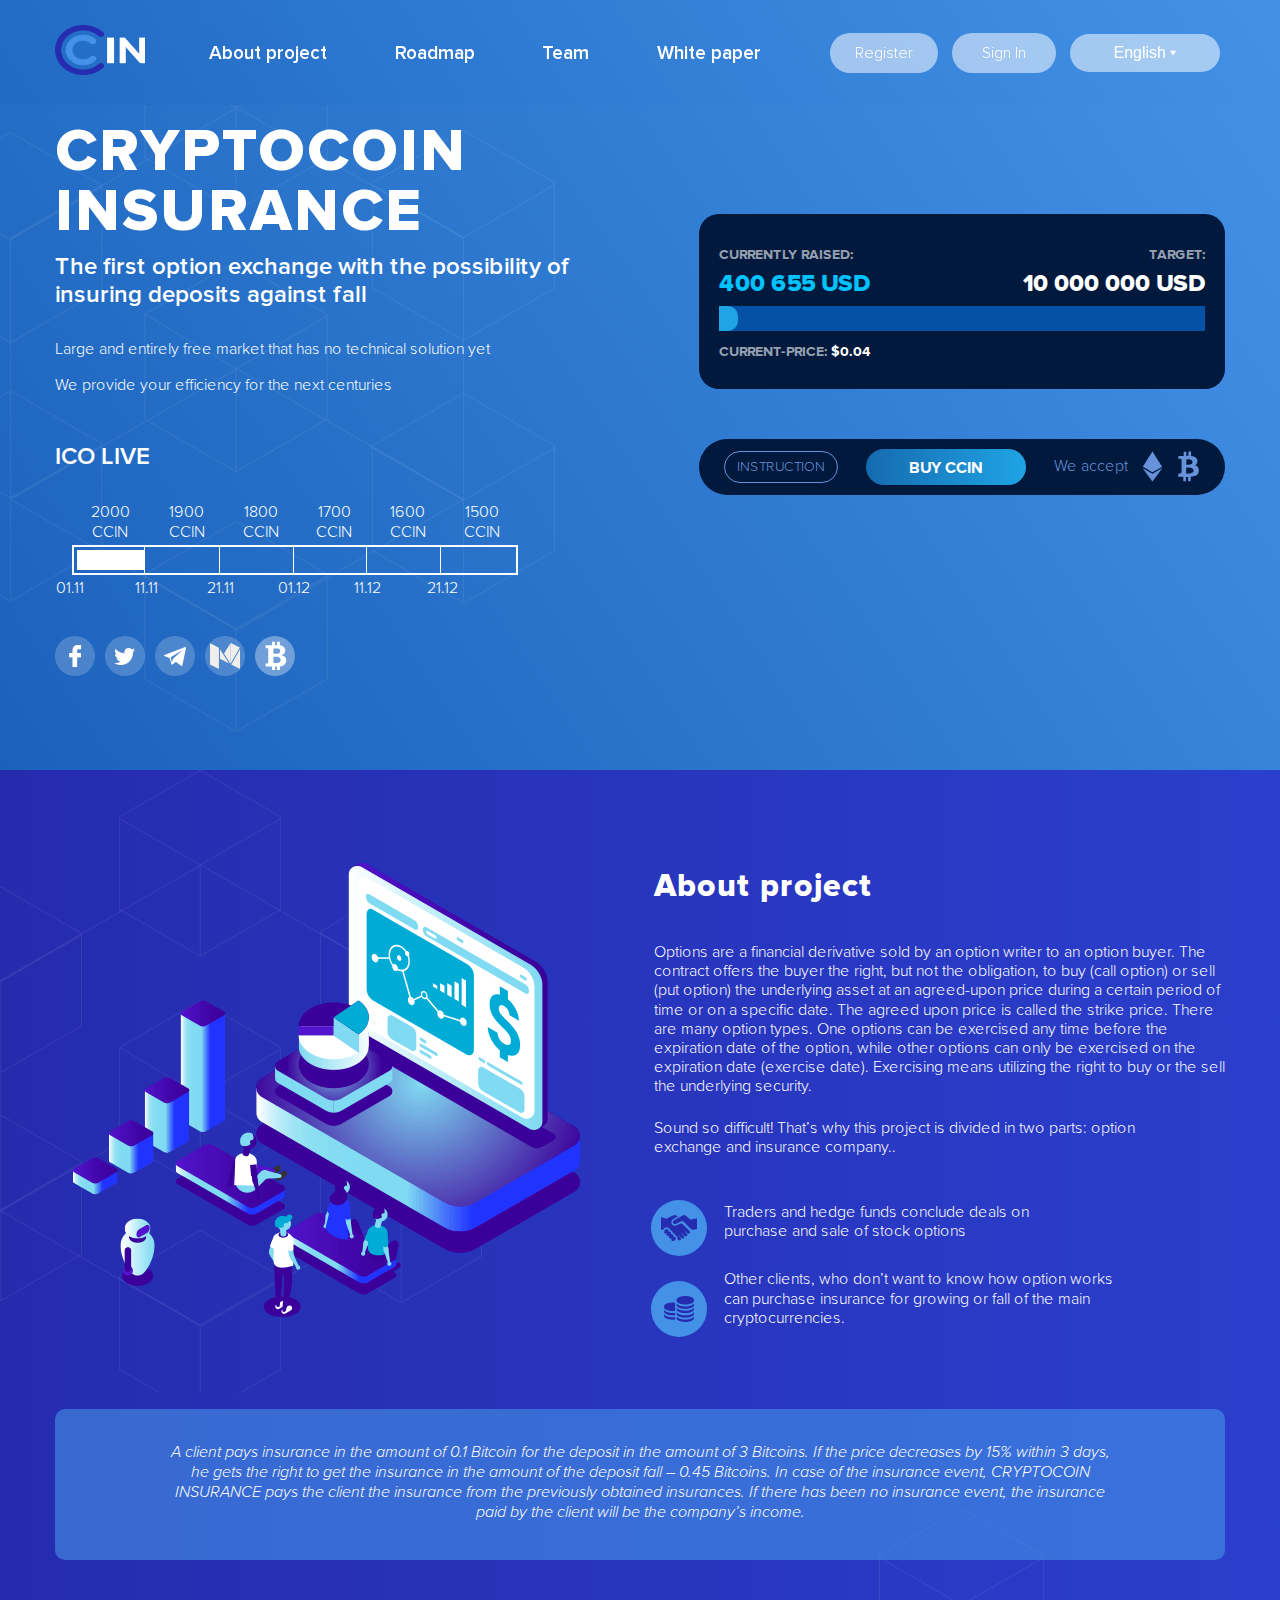
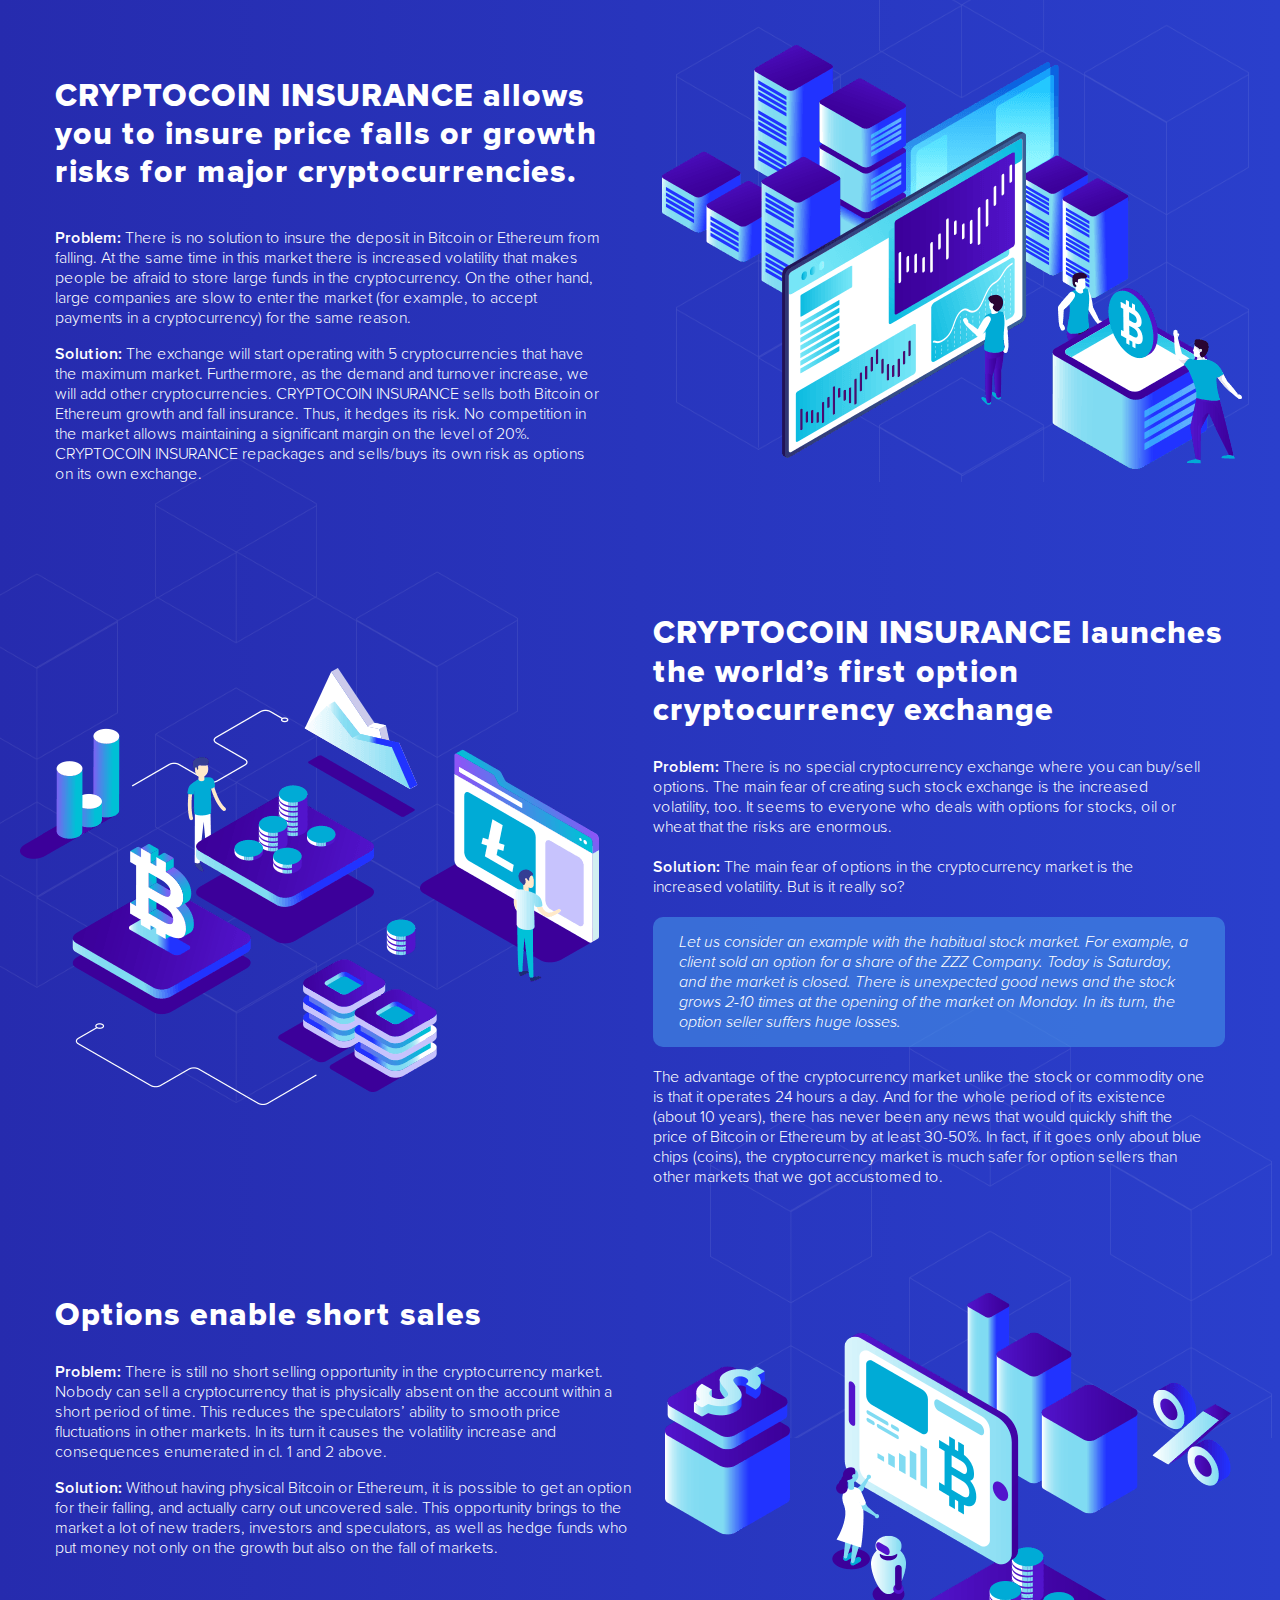
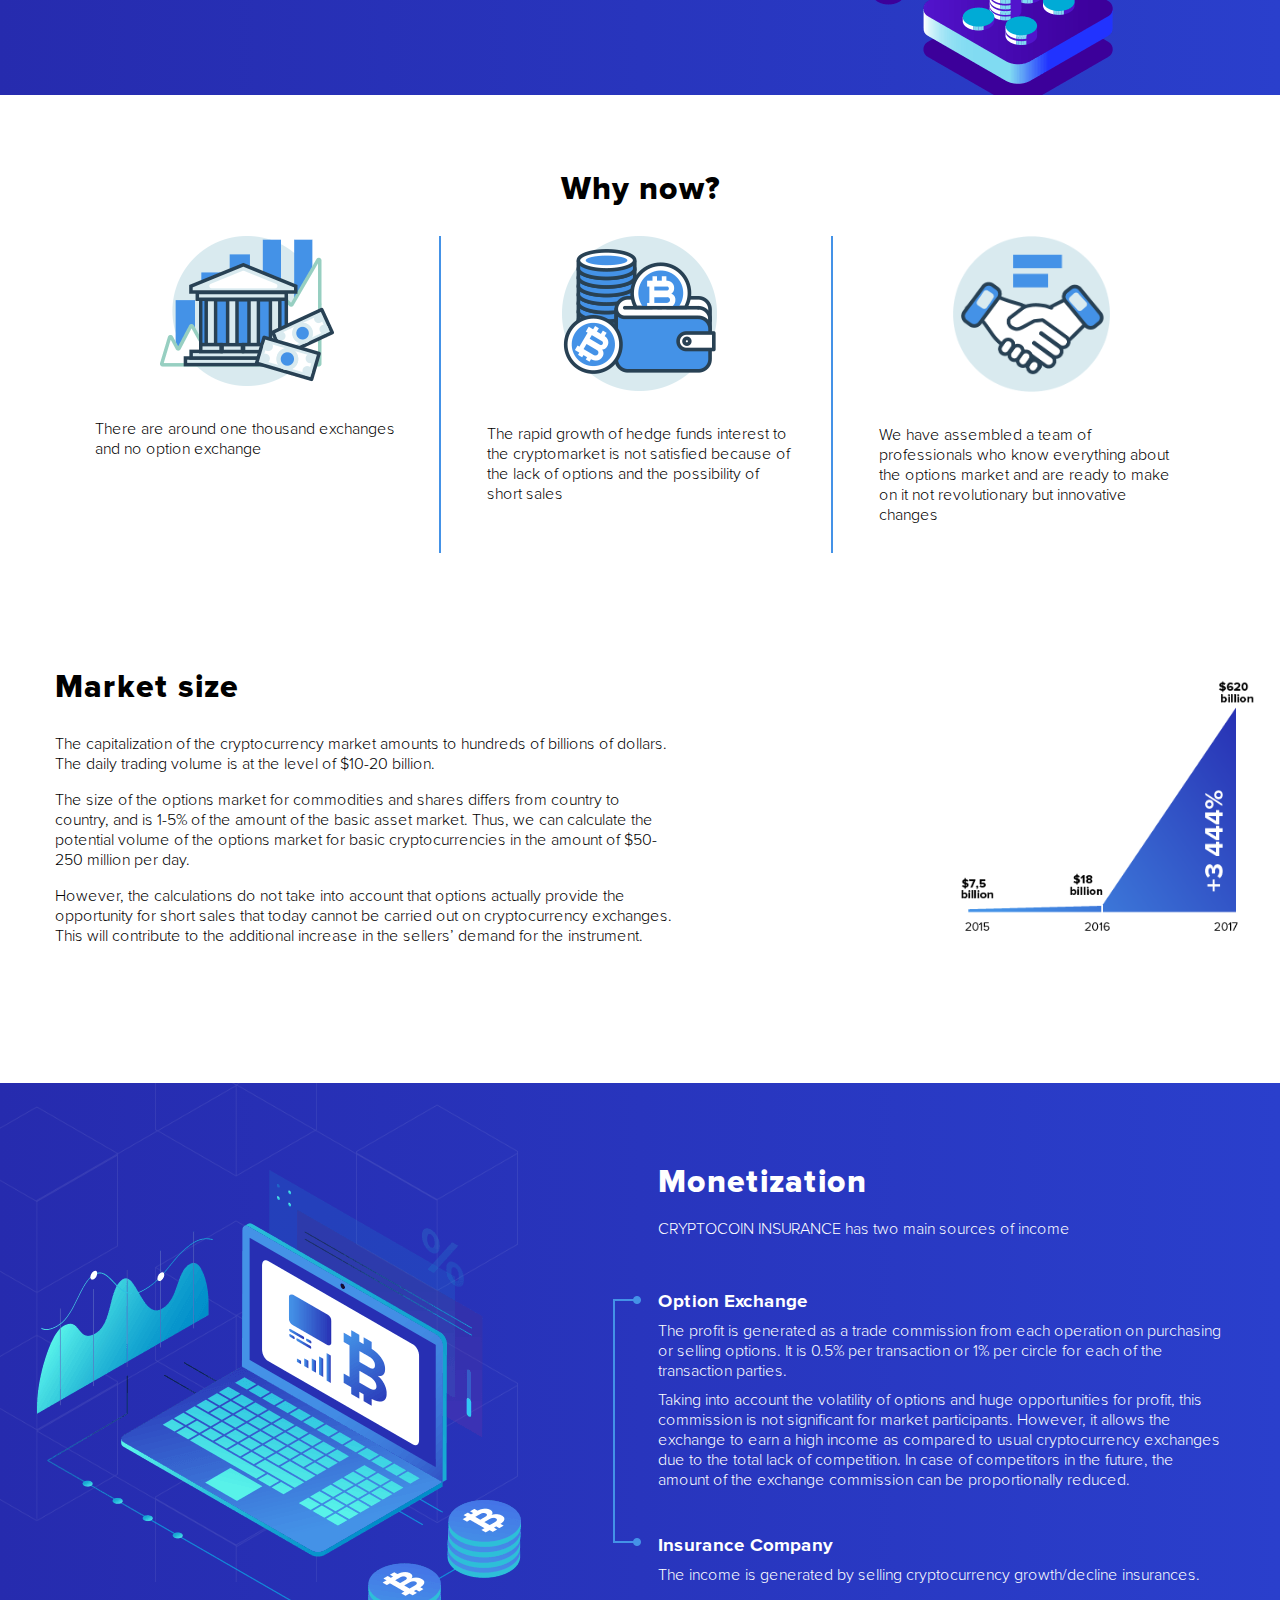
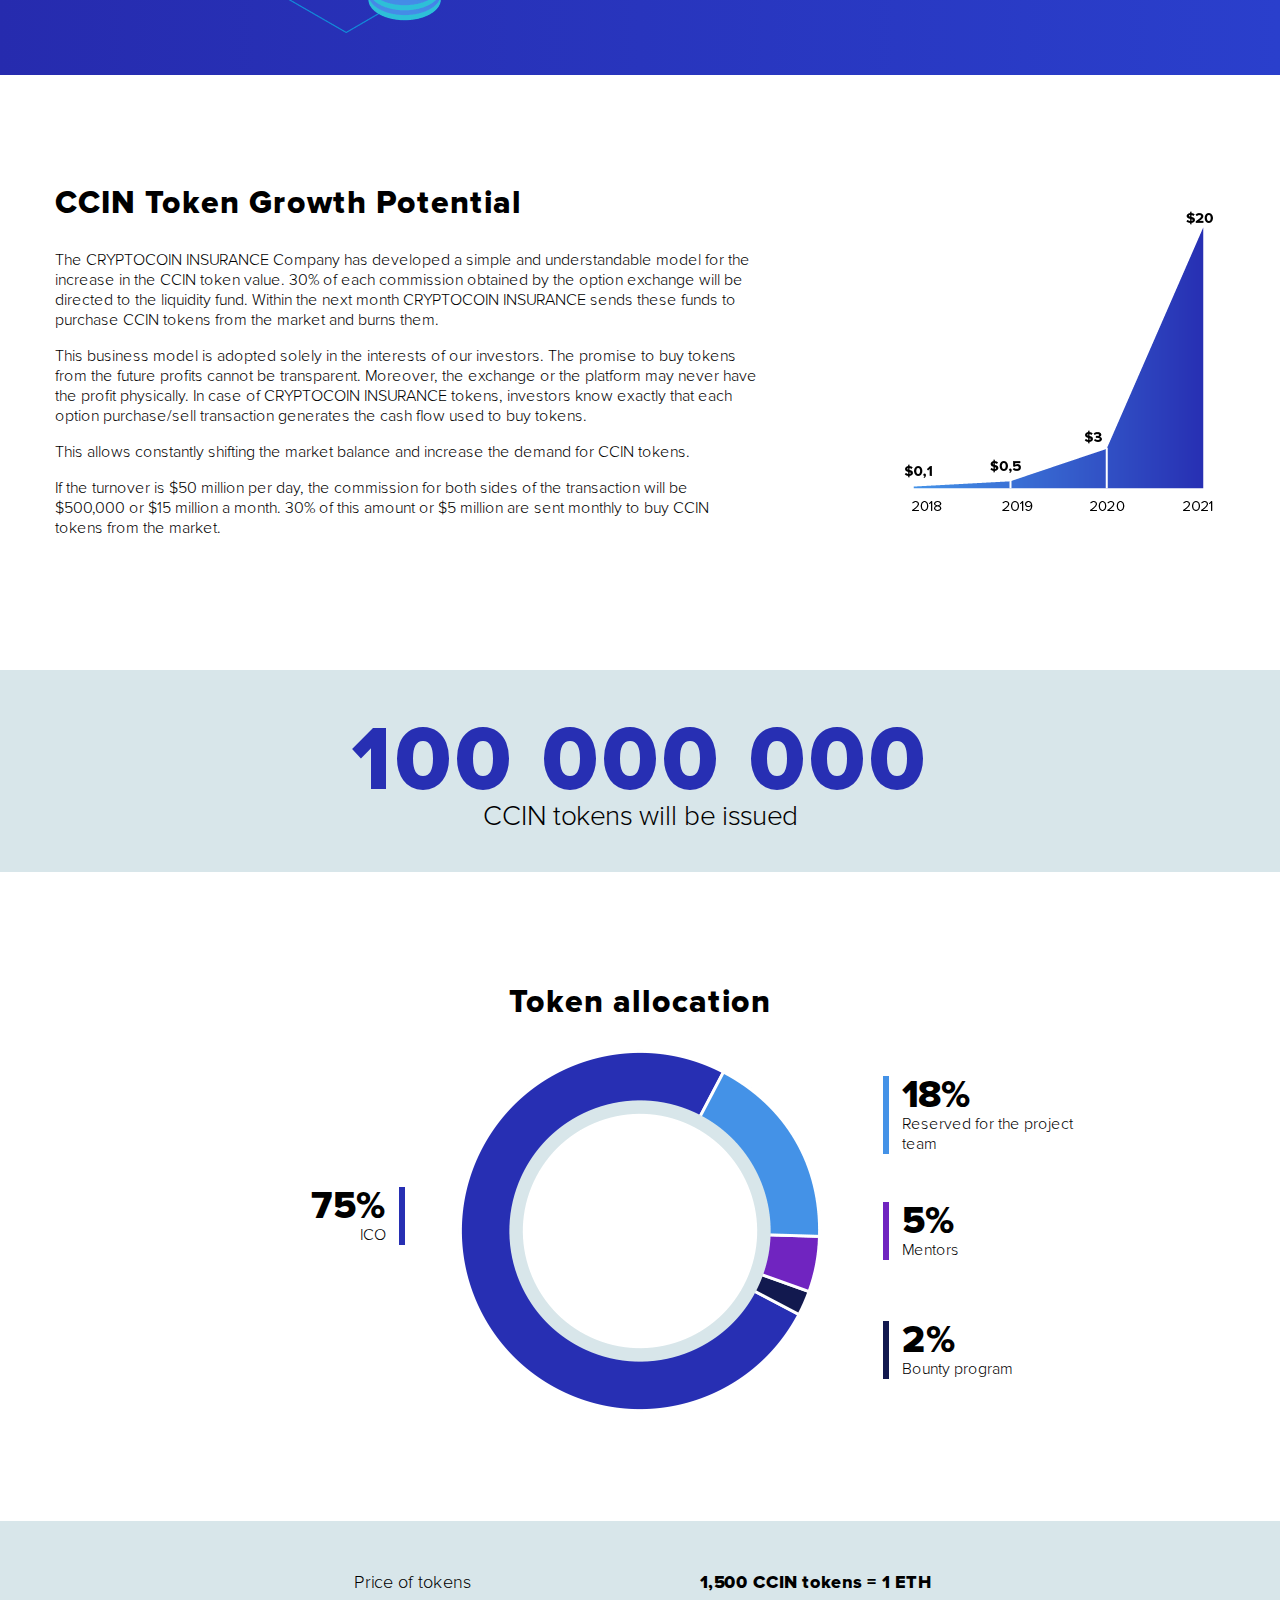
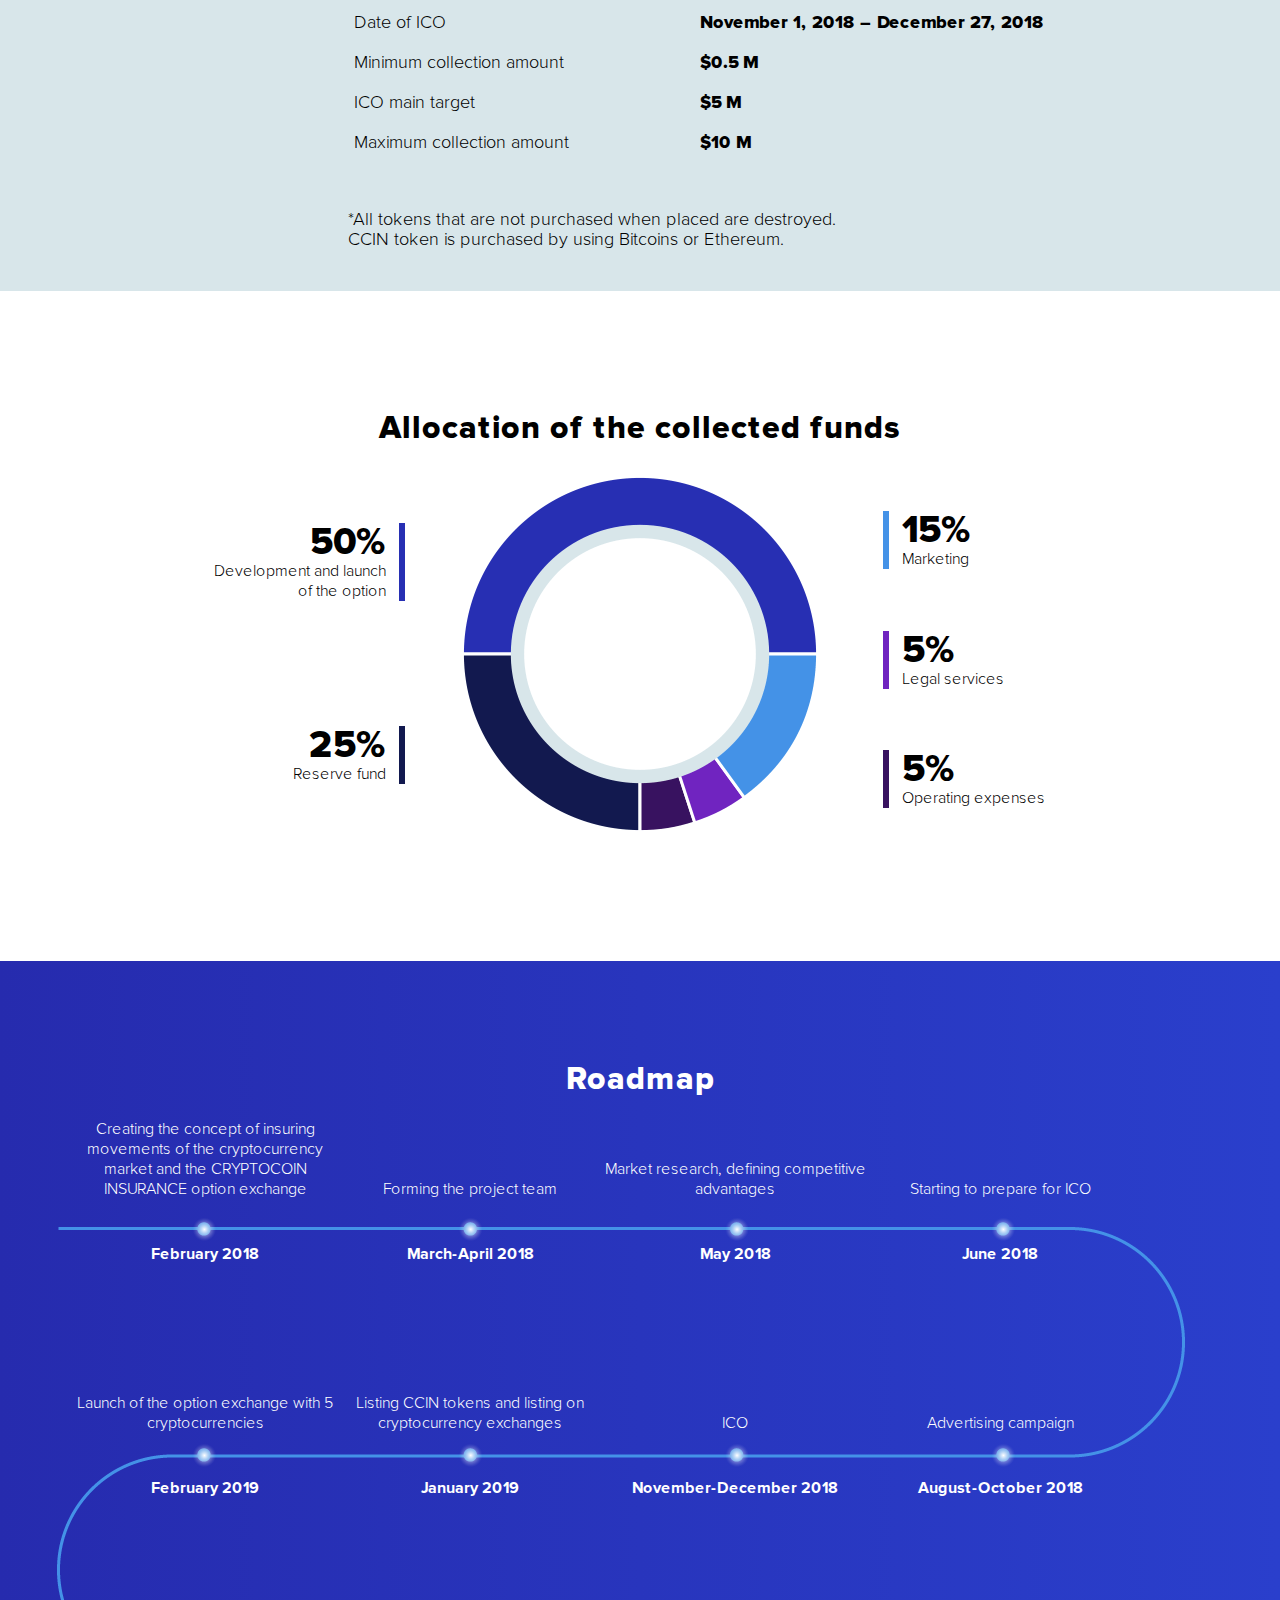
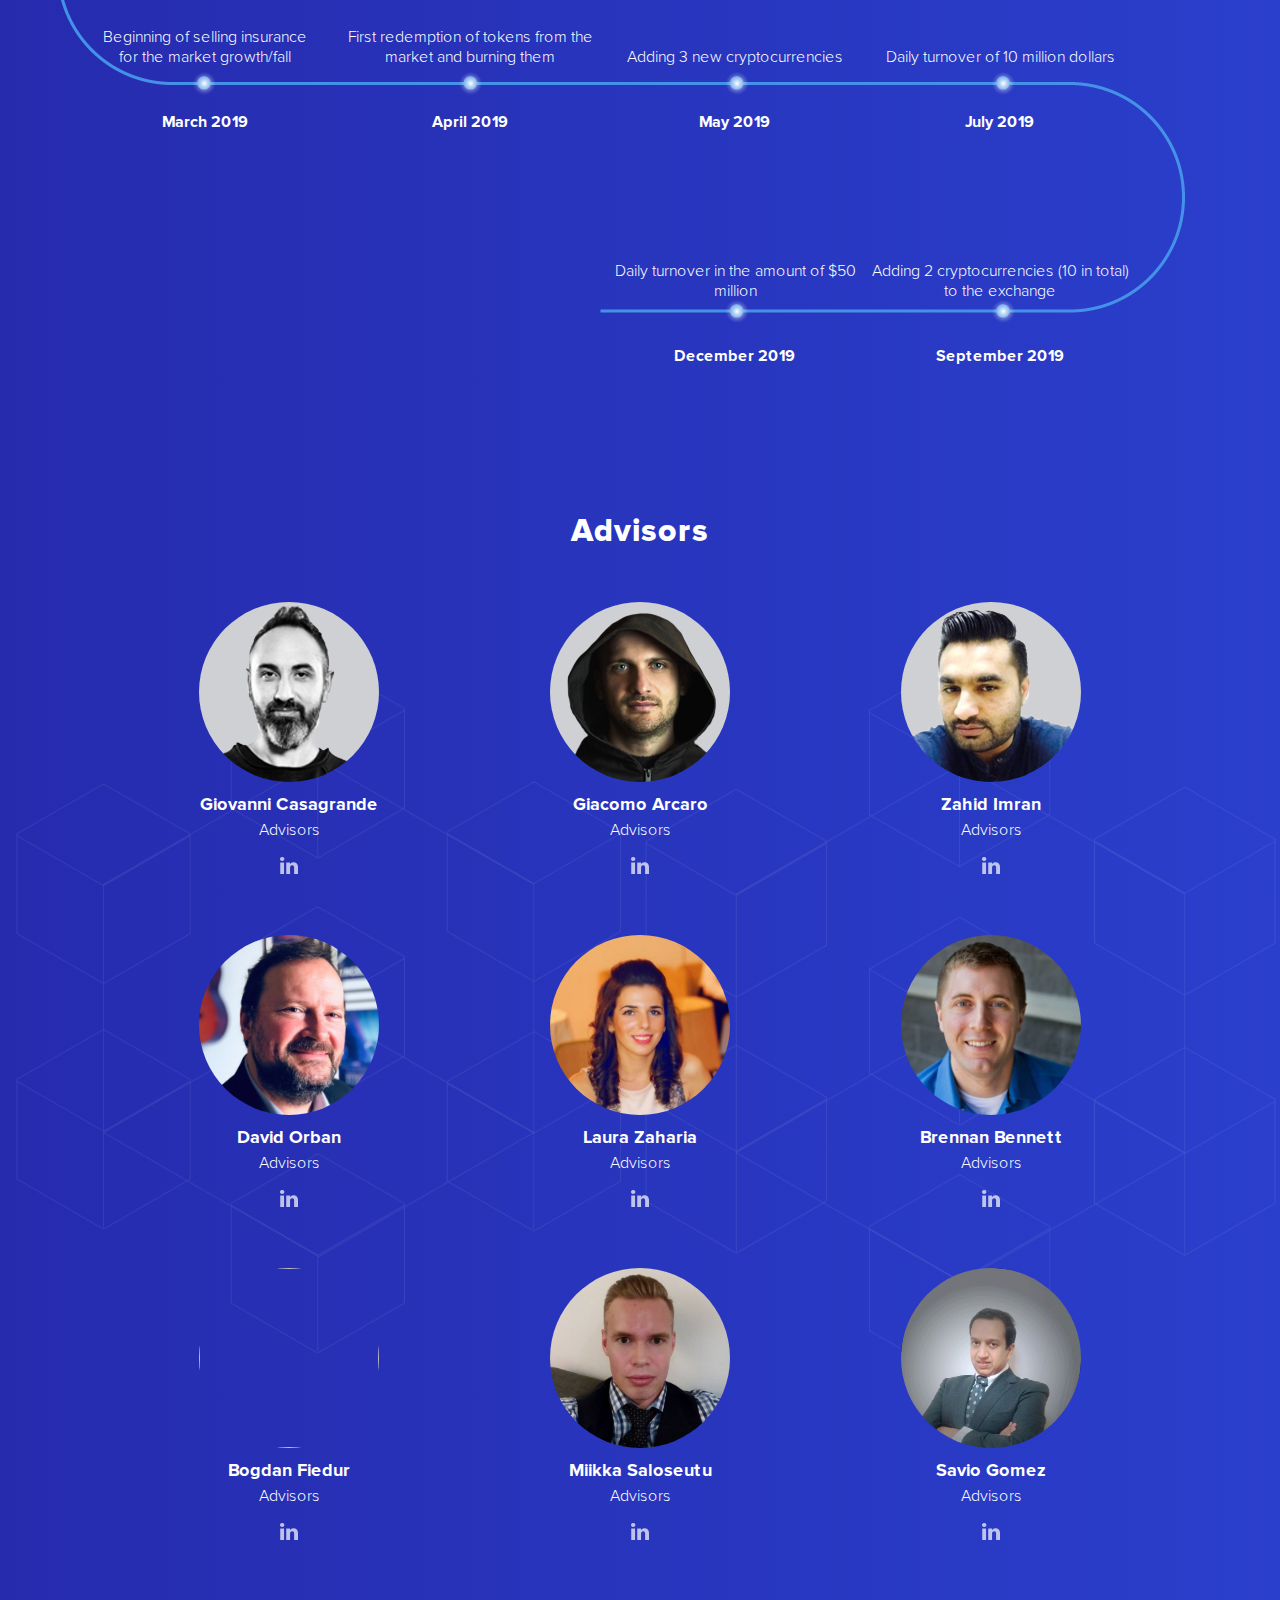
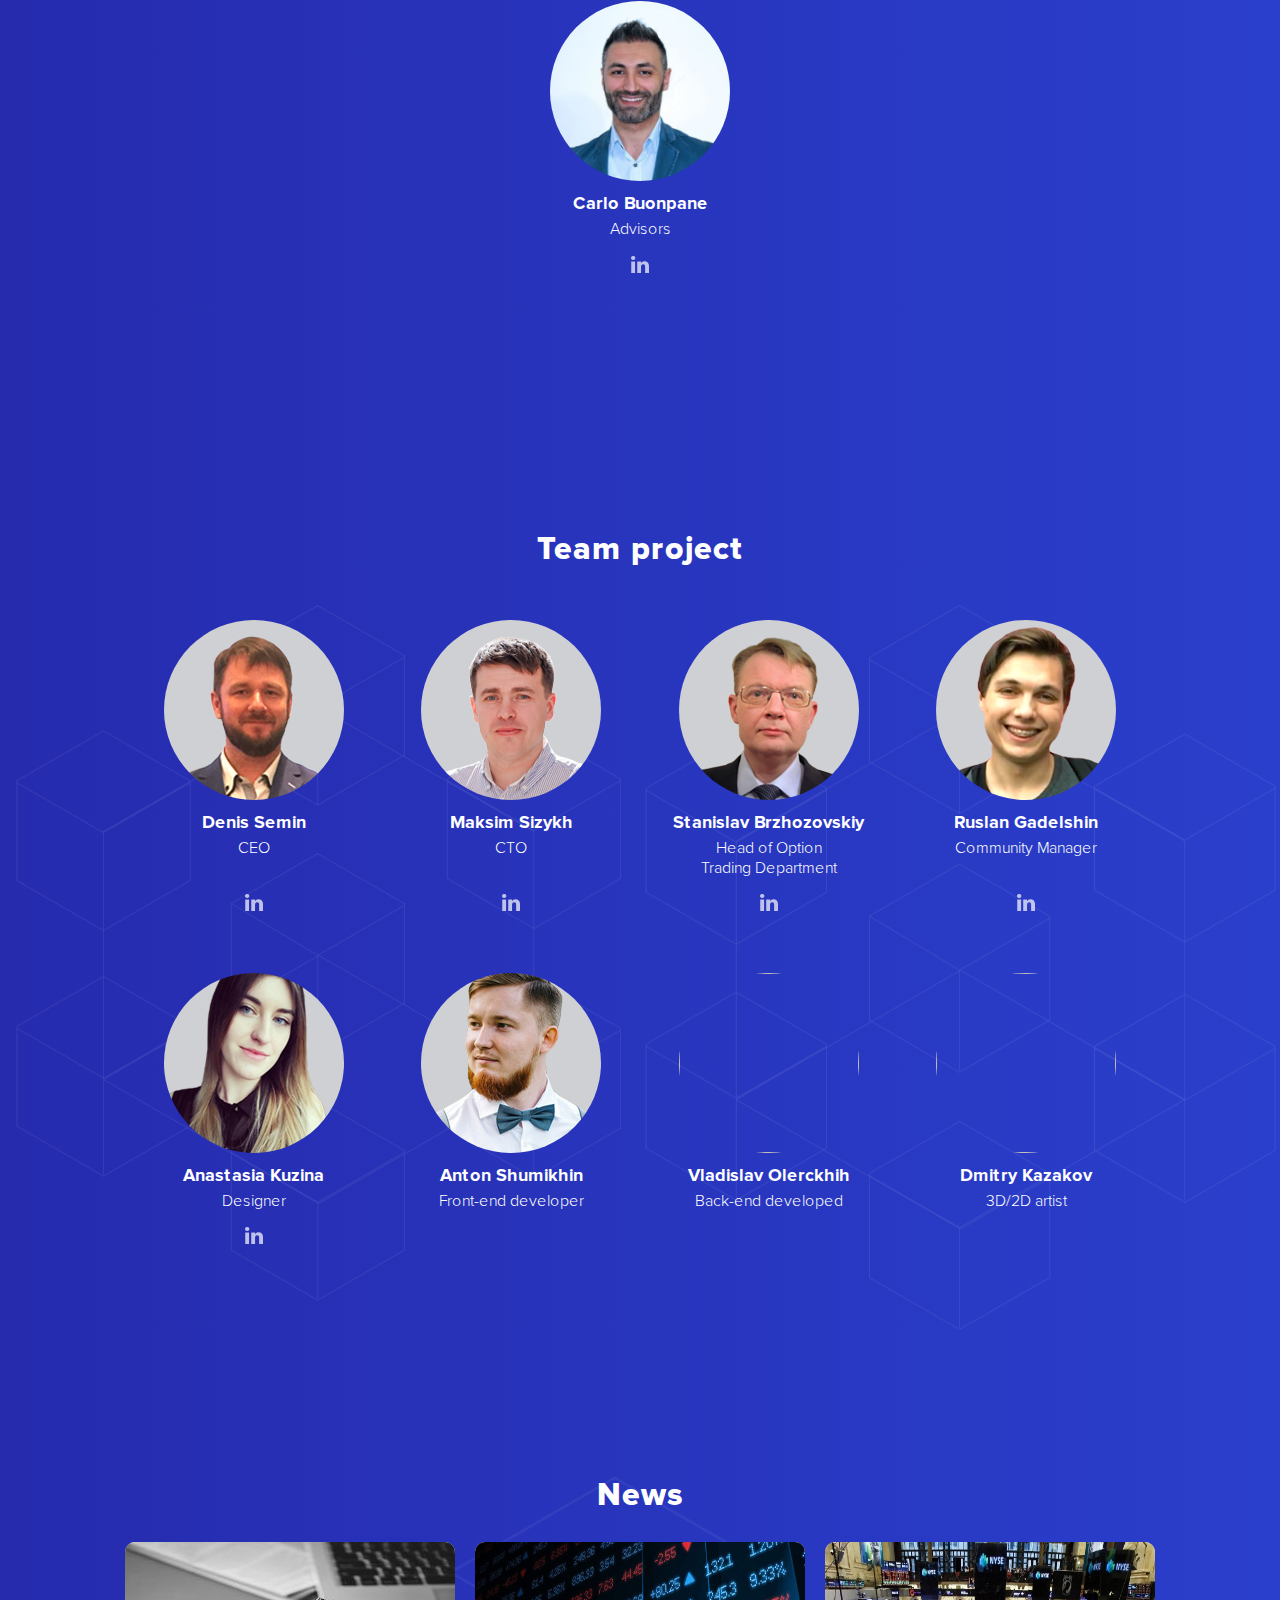
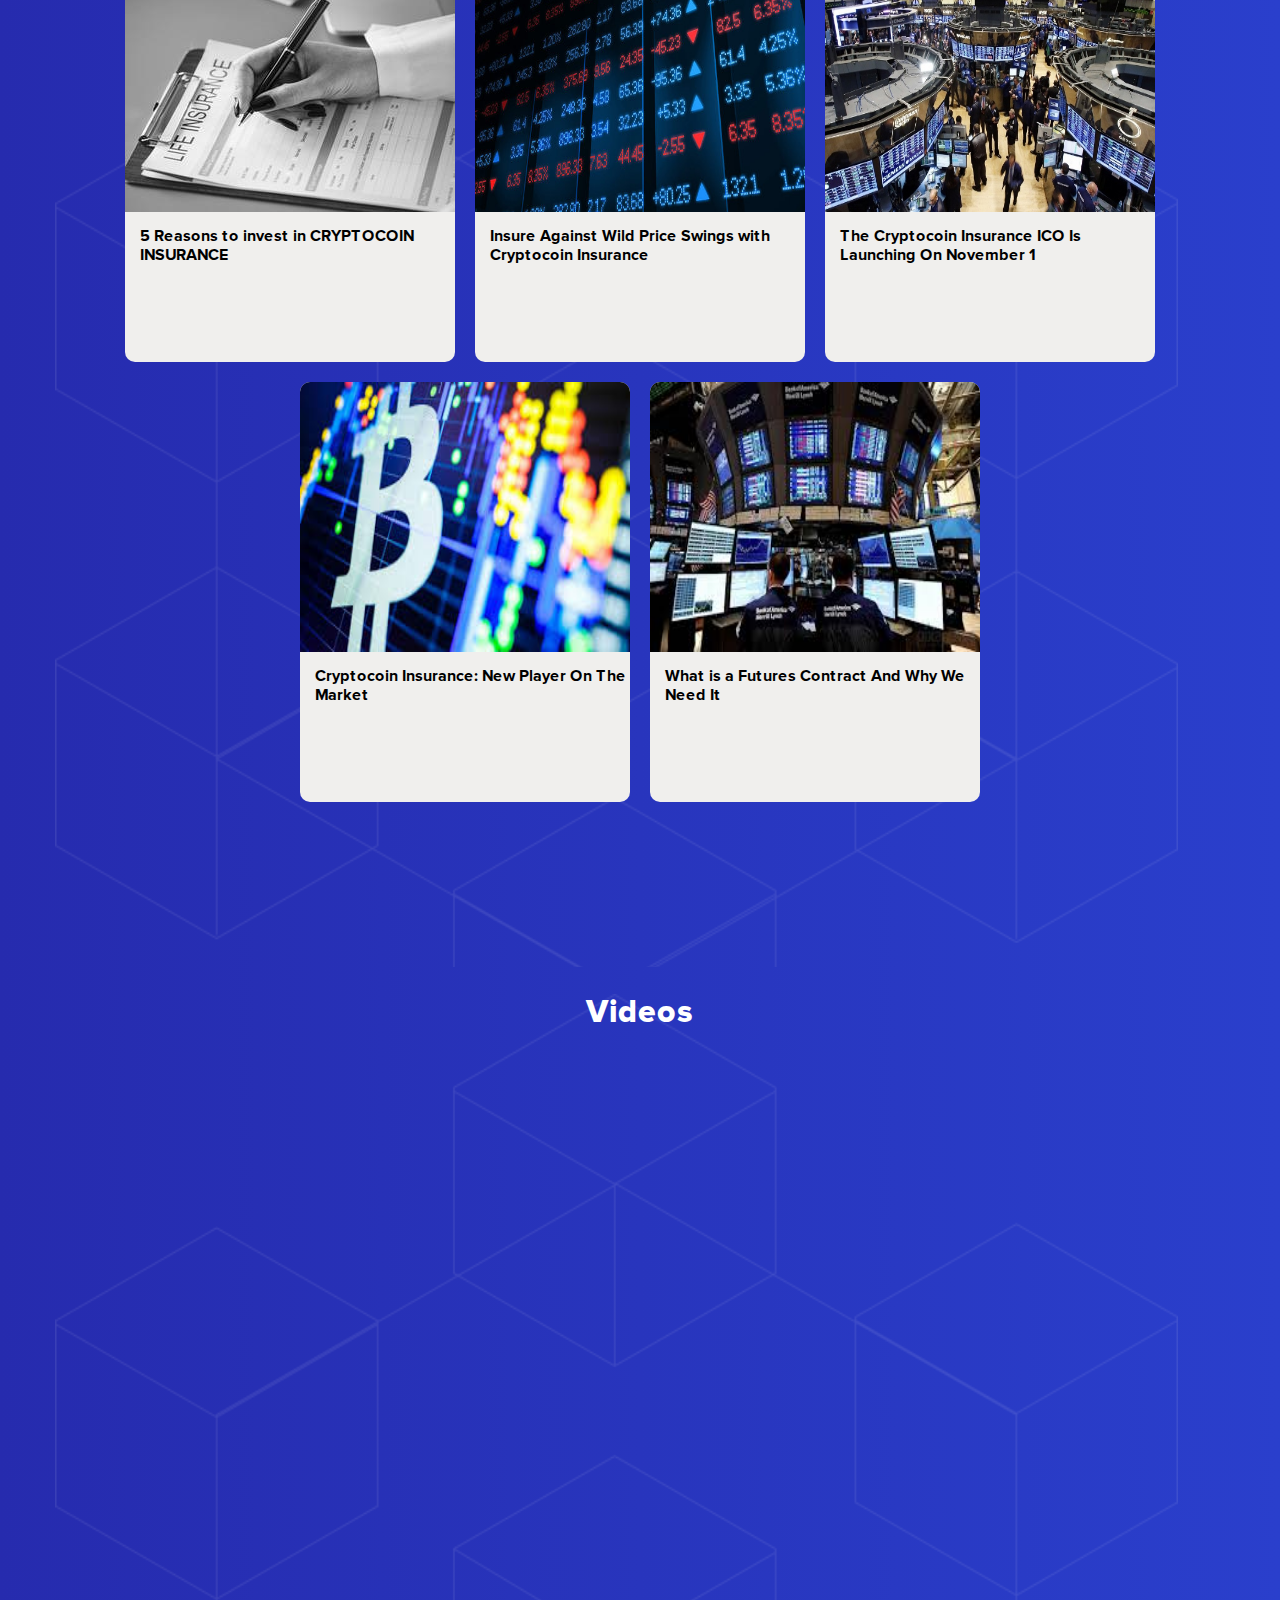
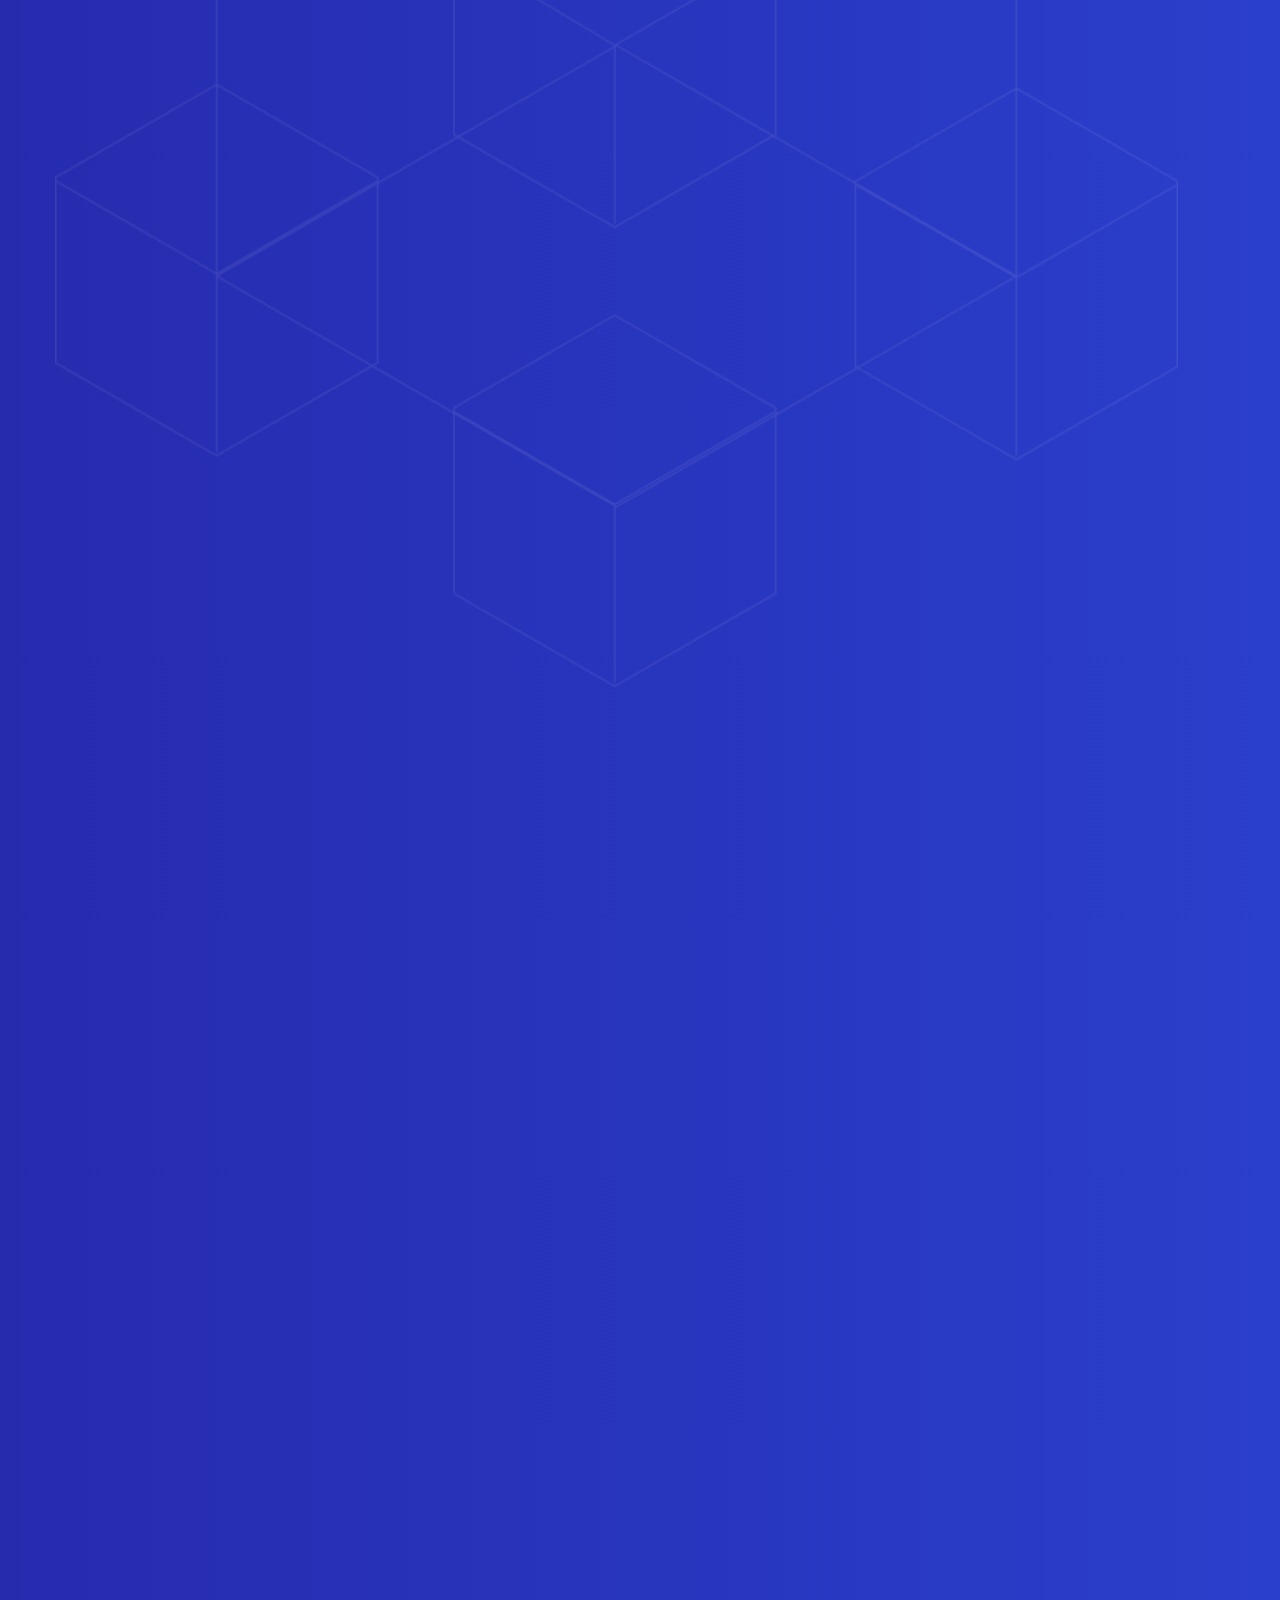
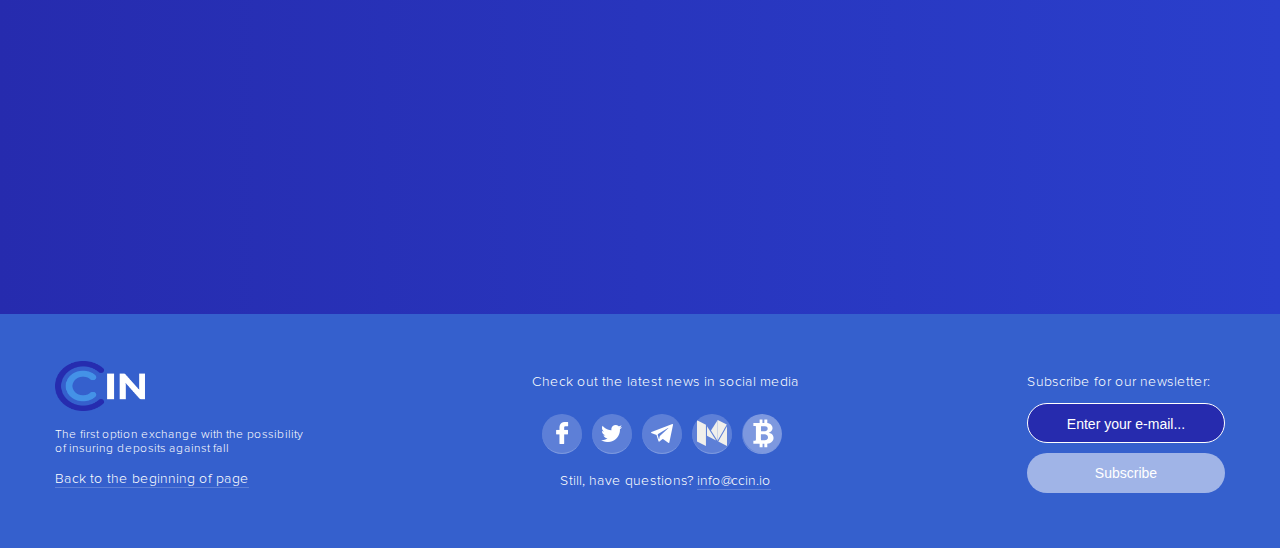
==== commit 3bd6969f: "new version" ====
--- a/index.html
+++ b/index.html
@@ -16,7 +16,45 @@
   <meta name="msapplication-config" content="img/favicon/browserconfig.xml">
   <meta name="theme-color" content="#ffffff">
   <link rel="stylesheet" href="https://use.fontawesome.com/releases/v5.2.0/css/all.css" integrity="sha384-hWVjflwFxL6sNzntih27bfxkr27PmbbK/iSvJ+a4+0owXq79v+lsFkW54bOGbiDQ" crossorigin="anonymous">
-  <link rel="stylesheet" href="css/main.css">
+  <link rel="stylesheet" href="css/main.css?ver1.8">
+  <!-- Global site tag (gtag.js) - Google Analytics -->
+<script async src="https://www.googletagmanager.com/gtag/js?id=UA-126186358-1"></script>
+<script>
+  window.dataLayer = window.dataLayer || [];
+  function gtag(){dataLayer.push(arguments);}
+  gtag('js', new Date());
+
+  gtag('config', 'UA-126186358-1');
+</script>
+  <!-- Yandex.Metrika counter -->
+<script type="text/javascript" >
+    (function (d, w, c) {
+        (w[c] = w[c] || []).push(function() {
+            try {
+                w.yaCounter50426290 = new Ya.Metrika2({
+                    id:50426290,
+                    clickmap:true,
+                    trackLinks:true,
+                    accurateTrackBounce:true,
+                    webvisor:true
+                });
+            } catch(e) { }
+        });
+
+        var n = d.getElementsByTagName("script")[0],
+            s = d.createElement("script"),
+            f = function () { n.parentNode.insertBefore(s, n); };
+        s.type = "text/javascript";
+        s.async = true;
+        s.src = "https://mc.yandex.ru/metrika/tag.js";
+
+        if (w.opera == "[object Opera]") {
+            d.addEventListener("DOMContentLoaded", f, false);
+        } else { f(); }
+    })(document, window, "yandex_metrika_callbacks2");
+</script>
+<noscript><div><img src="https://mc.yandex.ru/watch/50426290" style="position:absolute; left:-9999px;" alt="" /></div></noscript>
+<!-- /Yandex.Metrika counter -->
 </head>
 <body>
   <header>
@@ -37,12 +75,18 @@
               <li class="main-nav__item">
                 <a href="#team-project" class="move-link">Team</a>
               </li>
-			        <li class="main-nav__item">
+              <li class="main-nav__item">
                 <a href="./doc/Whitepapereng.pdf">White paper</a>
               </li>
             </ul>
           </nav>
           <ul class="user-nav__list">
+            <li class="user-nav__item">
+              <a href="https://sale.ccin.io/app/register" class="btn register">Register</a>
+            </li>
+            <li class="user-nav__item">
+              <a href="https://sale.ccin.io/" class="btn login">Sign In</a>
+            </li>
             <li class="user-nav__item">
               <button class="btn toggle-language" id="toggle-language">
                 English
@@ -76,17 +120,32 @@
         <p>Large and entirely free market that has no technical solution yet</p>
         <p>We provide your efficiency for the next centuries</p>
         <div class="timer-block">
-          <h3>Start of sales ICO</h3>
-          <script src="https://code.jquery.com/jquery-1.11.1.min.js"></script>
-          <script src="https://e-timer.ru/js/etimer.js"></script>
-          <script type="text/javascript">
-            jQuery(document).ready(function() {
-              jQuery(".eTimer").eTimer({
-                etType: 0, etDate: "01.11.2018.12.0", etTitleText: "", etTitleSize: 20, etShowSign: 2, etSep: " ", etFontFamily: "ProximaNova", etTextColor: "white", etPaddingTB: 15, etPaddingLR: 15, etLastUnit: 4, etNumberFontFamily: "ProximaNova", etNumberSize: 40, etNumberColor: "#307ed3", etNumberPaddingTB: 0, etNumberPaddingLR: 8, etNumberBackground: "white", etNumberBorderSize: 0, etNumberBorderRadius: 6, etNumberBorderColor: "white"
-              });
-            });
-          </script>
-          <div class="eTimer"></div>
+          <h3>ICO LIVE</h3>
+        </div>
+        <div class="ccin-graph">
+          <table>
+            <tr class="graph-cost">
+              <td>2000 CCIN</td>
+              <td>1900 CCIN</td>
+              <td>1800 CCIN</td>
+              <td>1700 CCIN</td>
+              <td>1600 CCIN</td>
+              <td>1500 CCIN</td>
+            </tr>
+            <tr class="graph-body">
+              <td colspan="6">
+                <span class="graph-fill" data-graph-period="1"></span>
+              </td>
+            </tr>
+            <tr class="graph-date">
+              <td><span>01.11</span></td>
+              <td><span>11.11</span></td>
+              <td><span>21.11</span></td>
+              <td><span>01.12</span></td>
+              <td><span>11.12</span></td>
+              <td><span>21.12</span></td>
+            </tr>
+          </table>
         </div>
          <ul class="social__list">
           <li class="social__item">
@@ -95,7 +154,7 @@
           <li class="social__item">
             <a href="https://twitter.com/ccin_official" class="social__link twitter">twitter</a>
           </li>
-		   <li class="social__item">
+       <li class="social__item">
             <a href="https://t.me/ccin_official" class="social__link telegram">telegram</a>
           </li>
           <li class="social__item">
@@ -105,6 +164,43 @@
             <a href="https://bitcointalk.org/index.php?topic=4948618" class="social__link bt">bt</a>
           </li>
         </ul>
+      </section>
+      <section class="ico-block">
+        <div class="ico-graph">
+          <div class="cost-wrapper">
+            <div class="cost-current">
+              <p>Currently raised:</p>
+              <span>400 655 USD</span>
+            </div>
+            <div class="cost-target">
+              <p>Target:</p>
+              <span>10 000 000 USD</span>
+            </div>
+          </div>
+          <div class="cost-graph">
+            <span class="cost-fill" data-cost-price="400655"></span>
+          </div>
+          <p class="current-price">Current-price: <span>$0.04</span></p>
+          
+        </div>
+        <div class="ico-info">
+          <div class="in-button">
+            <a href="/doc/faq.pdf" class="instruction-button">Instruction</a>
+          </div>
+          <div class="buy-prt-h">
+            <a class="button-main" target="_blank" href="https://sale.ccin.io/cabinet/home">Buy CCIN</a>
+          </div>
+          <div class="we-accept">
+            We accept
+            <img src="img\eth-small.svg" class="eth-img" alt="etherium">
+            <img src="img\btc-small.svg" class="eth-img2" alt="bitcoin">
+          </div>
+          <div class="we-accept-mobile">
+            We accept
+            <img src="img\eth-small.svg" class="eth-img" alt="etherium">
+            <img src="img\btc-small.svg" class="eth-img2" alt="bitcoin">
+          </div>
+        </div>
       </section>
     </div>
   </header>
@@ -347,7 +443,7 @@
             <p>Daily turnover in the amount of $50 million</p>
             <span>December 2019</span>
           </li>
-		      <li>
+          <li>
             <p>Adding 2 cryptocurrencies (10 in total) to the exchange</p>
             <span>September 2019</span>
           </li>
@@ -355,6 +451,114 @@
       </section>
     </div>
     <div class="container">
+      <section class="team-project advisors" id="team-project">
+        <h2>Advisors</h2>
+        <ul class="team__list">
+          <li>
+            <img src="img/team-project/2.jpg" width="180" height="180" alt="">
+            <span>Giovanni Casagrande</span>
+            <p>Advisors<br/></p>
+            <ul class="social__list">
+              <li class="social__item">
+                <a href="http://www.linkedin.com/in/giovanni-casagrande-crypto/" class="social__link linked-in">linked in</a>
+              </li>
+            </ul>
+          </li>
+          <li>
+            <img src="img/team-project/1.jpg" width="180" height="180" alt="">
+            <span>Giacomo Arcaro</span>
+            <p>Advisors<br/></p>
+            <ul class="social__list">
+              <li class="social__item">
+                <a href="https://www.linkedin.com/in/giacomo-arcaro-crypto/" class="social__link linked-in">linked in</a>
+              </li>
+            </ul>
+          </li>
+          <li>
+            <img src="img/team-project/3.jpg" width="180" height="180" alt="">
+            <span>Zahid Imran</span>
+            <p>Advisors</p>
+            <ul class="social__list">
+              <li class="social__item">
+                <a href="https://www.linkedin.com/in/zahid-imran-86031557/" class="social__link linked-in">linked in</a>
+              </li>
+            </ul>
+          </li>
+          <li>
+            <img src="img/team-project/david.jpg" width="180" height="180" alt="">
+            <span>David Orban</span>
+            <p>Advisors</p>
+            <ul class="social__list">
+              <li class="social__item">
+                <a href="https://www.linkedin.com/in/davidorban/" class="social__link linked-in">linked in</a>
+              </li>
+            </ul>
+          <li>
+            <img src="img/team-project/laura.jpg" width="180" height="180" alt="">
+            <span>Laura Zaharia</span>
+            <p>Advisors</p>
+            <ul class="social__list">
+              <li class="social__item">
+                <a href="https://www.linkedin.com/in/laura-zaharia-a0802414a/" class="social__link linked-in">linked in</a>
+              </li>
+            </ul>
+          </li>
+          <li>
+            <img src="img/team-project/bren.jpg" width="180" height="180" alt="">
+            <span>Brennan Bennett</span>
+            <p>Advisors</p>
+            <ul class="social__list">
+              <li class="social__item">
+                <a href="https://www.linkedin.com/in/brennanbennett/" class="social__link linked-in">linked in</a>
+              </li>
+            </ul>
+          </li>
+          </li>
+          <li>
+            <img src="img/team-project/bogdan.jpg" width="180" height="180" alt="">
+            <span>Bogdan Fiedur</span>
+            <p>Advisors</p>
+            <ul class="social__list">
+              <li class="social__item">
+                <a href="https://www.linkedin.com/in/bogdanfiedur/" class="social__link linked-in">linked in</a>
+              </li>
+            </ul>
+          </li>
+          <li>
+            <img src="img/team-project/0.jpg" width="180" height="180" alt="">
+            <span>Miikka Saloseutu</span>
+            <p>Advisors</p>
+            <ul class="social__list">
+              <li class="social__item">
+                <a href="https://www.linkedin.com/in/miikka-saloseutu-72141a131/" class="social__link linked-in">linked in</a>
+              </li>
+            </ul>
+          </li>
+		      <li>
+            <img src="img/team-project/savio.jpg" width="180" height="180" alt="">
+            <span>Savio Gomez</span>
+            <p>Advisors<br/></p>
+            <ul class="social__list">
+              <li class="social__item">
+                <a href="https://www.linkedin.com/in/savio-gomez-capt/" class="social__link linked-in">linked in</a>
+              </li>
+            </ul>
+          </li>
+		      <li>
+            <img src="img/team-project/carlo.jpg" width="180" height="180" alt="">
+            <span>Carlo Buonpane</span>
+            <p>Advisors<br/></p>
+            <ul class="social__list">
+              <li class="social__item">
+                <a href="https://www.linkedin.com/in/carlo-buonpane-a9a44684/" class="social__link linked-in">linked in</a>
+              </li>
+            </ul>
+          </li>
+        </ul>
+      </section>
+    </div>
+  
+  <div class="container">
       <section class="team-project" id="team-project">
         <h2>Team project</h2>
         <ul class="team__list">
@@ -387,10 +591,130 @@
                 <a href="https://www.linkedin.com/in/stanislav-brzhozovskiy-975aa6122/" class="social__link linked-in">linked in</a>
               </li>
             </ul>
-          </li>
-        </ul>
-      </section>
-    </div>
+          <li>
+            <img src="img/team-project/ruslan.jpg" width="180" height="180" alt="">
+            <span>Ruslan Gadelshin</span>
+            <p>Community Manager</p>
+            <ul class="social__list">
+              <li class="social__item">
+                <a href="https://www.linkedin.com/in/ruslan-gadelshin-81a481169/" class="social__link linked-in">linked in</a>
+              </li>
+            </ul>
+          <li>
+            <img src="img/team-project/nastya.jpg" width="180" height="180" alt="">
+            <span>Anastasia Kuzina </span>
+            <p>Designer</p>
+            <ul class="social__list">
+              <li class="social__item">
+                <a href="https://www.linkedin.com/in/anastassmi/" class="social__link linked-in">linked in</a>
+              </li>
+            </ul>
+          <li>
+            <img src="img/team-project/anton.jpg" width="180" height="180" alt="">
+            <span>Anton Shumikhin</span>
+            <p>Front-end developer</p>
+            <ul class="social__list">
+              <li class="social__item">
+                
+              </li>
+            </ul>
+          <li>
+            <img src="img/team-project/vlad.jpg" width="180" height="180" alt="">
+            <span>Vladislav Olerckhih</span>
+            <p>Back-end developed</p>
+            <ul class="social__list">
+              <li class="social__item">
+              
+              </li>
+            </ul>
+          <li>
+            <img src="img/team-project/dima.jpg" width="180" height="180" alt="">
+            <span>Dmitry Kazakov</span>
+            <p>3D/2D artist</p>
+            <ul class="social__list">
+              <li class="social__item">
+              
+              </li>
+            </ul>
+          </li>
+            </ul>
+          </li>
+        </ul>
+      </section>
+    </div>
+  
+    <div class="container">
+      <section class="news">
+        <h2>News</h2>
+        <ul class="news__list">
+          <li class="news__item">
+            <img src="img/stat2.jpg" alt=""width="330" height="270">
+            <a href="https://cryptorials.io/5-reasons-to-invest-in-cryptocoin-insurance/">5 Reasons to invest in CRYPTOCOIN INSURANCE</a>
+          </li>
+          <li class="news__item">
+            <img src="img/stat11.jpg" alt=""width="330" height="270">
+            <a href="https://bitcoinwarrior.net/2018/10/insure-against-wild-price-swings-with-cryptocoin-insurance/">Insure Against Wild Price Swings with Cryptocoin Insurance</a>
+          </li>
+          <li class="news__item">
+            <img src="img/stat22.jpg" alt=""width="330" height="270">
+            <a href="https://globalcoinreport.com/cryptocoin-insurance-ico-launching-november-1/">The Cryptocoin Insurance ICO Is Launching On November 1 </a>
+          </li>
+          <li class="news__item">
+            <img src="img/stat33.jpg" alt=""width="330" height="270">
+            <a href="https://insiderfinancial.com/cryptocoin-insurance-new-player-market/177055/">Cryptocoin Insurance: New Player On The Market</a>
+          </li>
+		  <li class="news__item">
+            <img src="img/stat44.jpg" alt=""width="330" height="270">
+            <a href="https://zycrypto.com/what-is-a-futures-contract-and-why-we-need-it/">What is a Futures Contract And Why We Need It</a>
+          </li>
+        </ul>
+      </section>
+    </div>
+
+    <div class="container">
+      <section class="videos">
+        <h2>Videos</h2>
+        <ul class="videos__list">
+          <li class="videos__item">
+            <iframe width="540" height="360" src="https://www.youtube.com/embed/D9EWAnAP_RU" frameborder="0" allow="autoplay; encrypted-media" allowfullscreen></iframe>
+          </li>
+          <li class="videos__item">
+            <iframe width="540" height="360" src="https://www.youtube.com/embed/W1wOKGidLcI" frameborder="0" allow="autoplay; encrypted-media" allowfullscreen></iframe>
+          </li>
+          <li class="videos__item">
+            <iframe width="540" height="360" src="https://www.youtube.com/embed/yl6FbUFgzx4" frameborder="0" allow="autoplay; encrypted-media" allowfullscreen></iframe>
+          </li>
+          <li class="videos__item">
+            <iframe width="540" height="360" src="https://www.youtube.com/embed/xTLAiOU3C2g" frameborder="0" allow="autoplay; encrypted-media" allowfullscreen></iframe>
+          </li>
+          <li class="videos__item">
+            <iframe width="540" height="360" src="https://www.youtube.com/embed/37UtMUNbQqQ" frameborder="0" allow="autoplay; encrypted-media" allowfullscreen></iframe>
+          </li>
+          <li class="videos__item">
+            <iframe width="540" height="360" src="https://www.youtube.com/embed/5lGNPhWi5W0" frameborder="0" allow="autoplay; encrypted-media" allowfullscreen></iframe>
+          </li>
+          <li class="videos__item">
+            <iframe width="540" height="360" src="https://www.youtube.com/embed/YtH4HU9Rnxk" frameborder="0" allow="autoplay; encrypted-media" allowfullscreen></iframe>
+          </li>
+          <li class="videos__item">
+            <iframe width="540" height="360" src="https://www.youtube.com/embed/HORH6Y6m390" frameborder="0" allow="autoplay; encrypted-media" allowfullscreen></iframe>
+          </li>
+          <li class="videos__item">
+            <iframe width="540" height="360" src="https://www.youtube.com/embed/1ndljfeqvEc" frameborder="0" allow="autoplay; encrypted-media" allowfullscreen></iframe>
+          </li>
+          <li class="videos__item">
+            <iframe width="540" height="360" src="https://www.youtube.com/embed/upB_TKzj3ko" frameborder="0" allow="autoplay; encrypted-media" allowfullscreen></iframe>
+          </li>
+          <li class="videos__item">
+            <iframe width="540" height="360" src="https://www.youtube.com/embed/E0yNkeWl6lw" frameborder="0" allow="autoplay; encrypted-media" allowfullscreen></iframe>
+          </li>
+          <li class="videos__item">
+            <iframe width="540" height="360" src="https://www.youtube.com/embed/FXTtfG8TlIg" frameborder="0" allow="autoplay; encrypted-media" allowfullscreen></iframe>
+          </li>
+        </ul>
+      </section>
+    </div>
+
   </main>
   <footer>
     <div class="container">
@@ -408,7 +732,7 @@
           <li class="social__item">
             <a href="https://twitter.com/ccin_official" class="social__link twitter">twitter</a>
           </li>
-		   <li class="social__item">
+       <li class="social__item">
             <a href="https://t.me/ccin_official" class="social__link telegram">telegram</a>
           </li>
           <li class="social__item">
@@ -427,6 +751,7 @@
       </div>
     </div>
   </footer>
-  <script src="js/main.js"></script>
+  <script src="https://code.jquery.com/jquery-1.11.1.min.js"></script>
+  <script src="js/main.js?ver1.1"></script>
 </body>
 </html>--- a/css/main.css
+++ b/css/main.css
@@ -119,19 +119,6 @@
   z-index: -3;
 }
 
-.header-block__wrapper::after {
-  content: '';
-  position: absolute;
-  right: 0;
-  top: 16%;
-  width: 100%;
-  height: 100%;
-  background-image: url('../img/header-bg.png');
-  background-position: right 0;
-  background-repeat: no-repeat;
-  z-index: -1;
-}
-
 header section::before {
   top: 0;
   left: -136px;
@@ -176,6 +163,7 @@
 }
 
 .btn {
+  display: inline-block;
   background-color: rgba(255, 255, 255, 0.53);
   padding: 10px 25px;
   border: none;
@@ -183,6 +171,11 @@
   color: #ffffff;
   cursor: pointer;
   font-size: 1rem;
+}
+
+.btn:hover,
+.btn:active {
+  background-color:rgba(255, 255, 255, 0.6);
 }
 
 .btn-outline {
@@ -267,15 +260,20 @@
   content: none;
 }
 
+.main-nav {
+  flex-grow: 1;
+}
+
 .main-nav__list {
   margin: 0;
-  padding: 0;
-  padding-left: 30px;
+  padding: 0 30px;
+  display: flex;
+  justify-content: space-around;
   list-style: none;
 }
 
 .main-nav__item {
-  padding: 10px 30px 8px;
+  padding: 10px 15px 8px;
   display: inline-block;
 }
 
@@ -296,7 +294,7 @@
 }
 
 .user-nav__item {
-  margin: 0 30px;
+  margin: 0 5px;
   display: inline-block;
   position: relative;
 }
@@ -348,11 +346,83 @@
   display: block;
 }
 
+.header-block__wrapper {
+  display: flex;
+  flex-direction: row;
+  flex-wrap: wrap;
+  justify-content: space-between;
+}
+
 header section {
   padding-top: 32px;
   padding-bottom: 94px;
-  margin: 0 auto 0 0;
   width: 50%;
+}
+
+.ico-block {
+  width: 45%;
+  align-self: center;
+}
+
+.ico-block::before {
+  content: none;
+}
+
+.ico-graph {
+  padding: 20px;
+  margin-bottom: 50px;
+  background-color: #01193d;
+  border-radius: 20px
+}
+
+.ico-graph p {
+  margin-bottom: 10px;
+  font-size: 0.875rem;
+  line-height: 0.875rem;
+  text-transform: uppercase;
+  font-weight: 700;
+  color: rgba(255, 255, 255, 0.6);
+}
+
+.ico-graph .cost-target {
+  text-align: right;
+}
+
+.ico-graph .cost-current span {
+  color: #00c2ff;
+}
+
+.ico-graph span {
+  font-size: 1.5rem;
+  line-height: 1.5rem;
+  font-weight: 900;
+}
+
+.ico-graph .cost-graph {
+  margin: 10px 0 0 0;
+  width: 100%;
+  height: 25px;
+  background-color: #0452a7;
+ }
+
+.ico-graph .cost-graph .cost-fill {
+  height: 100%;
+  display: inline-block;
+  background-color: #1fa4e5;
+  border-radius: 0 10px 10px 0;
+}
+
+.ico-graph .current-price span{
+  font-size: 0.875rem;
+  line-height: 0.875rem;
+  font-weight: 700;
+  color: rgba(255, 255, 255, 1);
+}
+
+.ico-graph .cost-wrapper {
+  display: flex;
+  flex-direction: row;
+  justify-content: space-between;
 }
 
 h1 {
@@ -376,6 +446,55 @@
 header .btn-outline {
   margin-top: 24px;
   margin-bottom: 35px;
+}
+
+.ccin-graph {
+  margin: 10px 15px 30px;
+}
+
+.ccin-graph table{
+  width: 450px;
+}
+
+.ccin-graph table td{
+  position: relative;
+  text-align: center;
+}
+
+.ccin-graph .graph-cost td:not(:last-child)::before {
+  content: "";
+  position: absolute;
+  height: 30px;
+  width: 1px;
+  bottom: -32px;
+  right: 3px;
+  background-color: #ffffff;
+}
+
+.ccin-graph .graph-body td {
+  width: 100%;
+  height: 30px;
+  padding: 3px 0 3px 3px;
+  border: 2px solid #ffffff;
+}
+
+.ccin-graph .graph-body .graph-fill {
+  display: block;
+  height: 100%;
+  background-color: #ffffff;
+  overflow: hidden;
+  width: 0;
+  opacity: 0.1;
+}
+
+.ccin-graph .graph-date td {
+  text-align: center;
+  position: relative;
+}
+
+.ccin-graph .graph-date span {
+  position: relative;
+  left: -40px;
 }
 
 .social__list {
@@ -1076,6 +1195,10 @@
   text-align: center;
 }
 
+.advisors .team__list>li {
+  width: 30%;
+}
+
 .team-project img {
   margin-bottom: 12px;
   border-radius: 50%;
@@ -1108,6 +1231,84 @@
 .team-project .social__link:hover,
 .team-project .social__link:focus {
   opacity: 1;
+}
+
+.news {
+  padding-bottom: 145px;
+  width: 100%;
+}
+
+.news::after {
+  content: none;
+}
+
+.news h2 {
+  text-align: center;
+}
+
+.news__list {
+  padding: 0;
+  margin: 0;
+  display: flex;
+  flex-direction: row;
+  flex-wrap: wrap;
+  justify-content: center;
+  list-style: none;
+}
+
+.news__list li {
+  margin: 0 10px 20px;
+  width: 330px;
+  height: 420px;
+  border-radius: 10px;
+  overflow: hidden;
+  background-color: #f0efed;
+}
+
+.news__list li a {
+  margin: 10px 0 0 15px;
+  display: inline-block;
+  color: #000000;
+  font-size: 1rem;
+  line-height: 1.2rem;
+  font-weight: 700;
+}
+
+.news__list li a:hover,
+.news__list li a:focus {
+  text-decoration: underline;
+}
+
+.videos {
+  padding-bottom: 145px;
+  width: 100%;
+}
+
+.videos::after {
+  content: none;
+}
+
+.videos h2 {
+  text-align: center;
+}
+
+.videos__list {
+  padding: 0;
+  margin: 0;
+  display: flex;
+  flex-direction: row;
+  flex-wrap: wrap;
+  justify-content: center;
+  list-style: none;
+}
+
+.videos__list li {
+  margin-bottom: 20px;
+  overflow: hidden;
+}
+
+.videos__list li:nth-child(2n) {
+  margin-left: 20px;
 }
 
 footer {
@@ -1261,6 +1462,7 @@
   }
 
   .main-nav__list {
+    display: block;
     padding: 0;
     margin-bottom: 20px;
   }
@@ -1331,9 +1533,13 @@
     display: none;
   }
 
+  .ico-block p {
+    display: block;
+  }
+
   .timer-block {
     margin-top: 30px;
-    margin-bottom: 77%;
+    margin-bottom: 0;
     width: 100%;
   }
 
@@ -1349,6 +1555,15 @@
     font-size: 30px;
     padding: 0;
     width: 40px;
+  }
+
+  .ccin-graph table {
+    margin: 0 auto;
+    width: 300px;
+  }
+
+  .ccin-graph .graph-date span {
+    left: -25px;
   }
 
   .social__list {
@@ -1750,6 +1965,24 @@
     width: 100%;
   }
 
+  .news__list {
+    justify-content: center;
+  }
+
+  .news__list li.news__item {
+    margin-right: 0;
+    padding: 0;
+  }
+
+  .videos__list li:nth-child(2n) {
+    margin-left: 0;
+  }
+
+  .videos__list li iframe {
+    width: 330px;
+    height: 220px;
+  }
+
   footer .container {
     flex-direction: column;
     align-items: center;
@@ -1829,4 +2062,178 @@
     font-size: 2.6rem;
     line-height: 2.6rem;
   }
-}+}
+
+@media (max-width: 330px) {
+  .ccin-graph table {
+    margin: 0 auto;
+    width: 270px;
+    font-size: 0.875rem;
+    line-height: 0.875rem;
+  }
+}
+
+/* new block */ 
+
+.ico-info a:hover, .ico-info a:focus {
+    background-color: #6693d9;
+    color: #fff;
+    border-color: #6693d9;
+
+}
+
+.ico-info {
+    display: flex;
+    justify-content: space-around;
+    background: #01193d;
+    z-index: 10;
+    padding: 10px 20px;
+    border-radius: 40px;
+    margin: 35px auto 0;
+    align-items: center;
+    color: #6693d9;
+}
+
+.ico-info a {
+    color: #6693d9;
+}
+
+.buy-prt-h .button-main {
+    width: 160px;
+    height: 36px;
+    line-height: 11px;
+    font-size: 16px;
+    font-weight: bold;
+    margin: 0 18px;
+    color: #fff;
+}
+
+.buy-prt-h .button-main:hover, .buy-prt-h .button-main:focus {
+    background: -moz-linear-gradient(left, #1fa4e5 0%, #1fa4e5 100%);
+    background: -webkit-linear-gradient(left, #1fa4e5 0%,#1fa4e5 100%);
+    background: linear-gradient(to right, #1fa4e5 0%,#1fa4e5 100%);
+    filter: progid:DXImageTransform.Microsoft.gradient( startColorstr='#1fa4e5', endColorstr='#1fa4e5',GradientType=1 );
+}
+
+.eth-img {
+    margin: 0 10px;
+	border-style: none;
+	vertical-align: middle;
+}
+
+.eth-img2 {
+    margin: 0px;
+	border-style: none;
+	vertical-align: middle;
+}
+
+.we-accept-mobile {
+    display: none;
+}
+
+.button-main {
+    color: #fff;
+    display: block;
+    background: -moz-linear-gradient(left, rgba(27,127,204,.8) 0%, #1fa4e5 100%); 
+    background: -webkit-linear-gradient(left, rgba(27,127,204,.8) 0%,#1fa4e5 100%);
+    background: linear-gradient(to right, rgba(27,127,204,.8) 0%,#1fa4e5 100%);
+    filter: progid:DXImageTransform.Microsoft.gradient( startColorstr='#34ca69', endColorstr='#1fa4e5',GradientType=1 );
+    text-decoration: none;
+    padding: 14px 39px;
+    font-size: 27px;
+    text-transform: uppercase;
+    font-weight: 400;
+    width: 420px;
+    border-radius: 19px;
+    max-width: 100%;
+	text-align: center;
+}
+
+.instruction-button {
+    display: block;
+    text-decoration: none;
+    border: 1px solid;
+    border-radius: 20px;
+    padding: 5px 12px;
+    text-transform: uppercase;
+	font-size: 14px;
+}
+
+/* .we-accept {
+	display: inherit;
+} */
+
+@media (max-width: 1366px) {
+    .button-main {
+        margin-bottom: 11px;
+    }
+}
+
+@media (max-width: 1024px) {
+    .button-main {
+        font-size: 19px;
+    }
+}
+
+
+@media (max-width: 768px) {
+	
+    .ico-info a {
+    color: #6693d9;
+    max-width: 150px;
+    margin: 0 auto 15px;
+	text-align: center;
+    }
+
+    .we-accept-mobile {
+        display: block;
+		text-align: center;
+    }
+    .we-accept {
+        display: none;
+    }
+    .ico-info {
+        display: block;
+        max-width: 100%;
+    }
+    .buy-prt-h .button-main {
+        width: 260px;
+        max-width: 260px;
+        height: 36px;
+        line-height: 3px;
+        font-size: 16px;
+        font-weight: bold;
+        margin: 0 20px;
+        color: #fff;
+        display: block;
+    }
+    .buy-prt-h {
+        text-align: center;
+        margin: 20px 0;
+    }
+
+    .button-main {
+        width: 280px;
+    }
+}
+
+@media (max-width: 480px) {
+    .buy-prt-h .button-main {
+        width: 200px;
+        display: block;
+        margin: 0 auto;
+    }
+}
+
+
+@media (max-width: 460px) {
+    .button-main {
+        width: 240px;
+        padding: 18px;
+        margin-bottom: 20px;
+    }
+}
+
+
+
+/* end new block */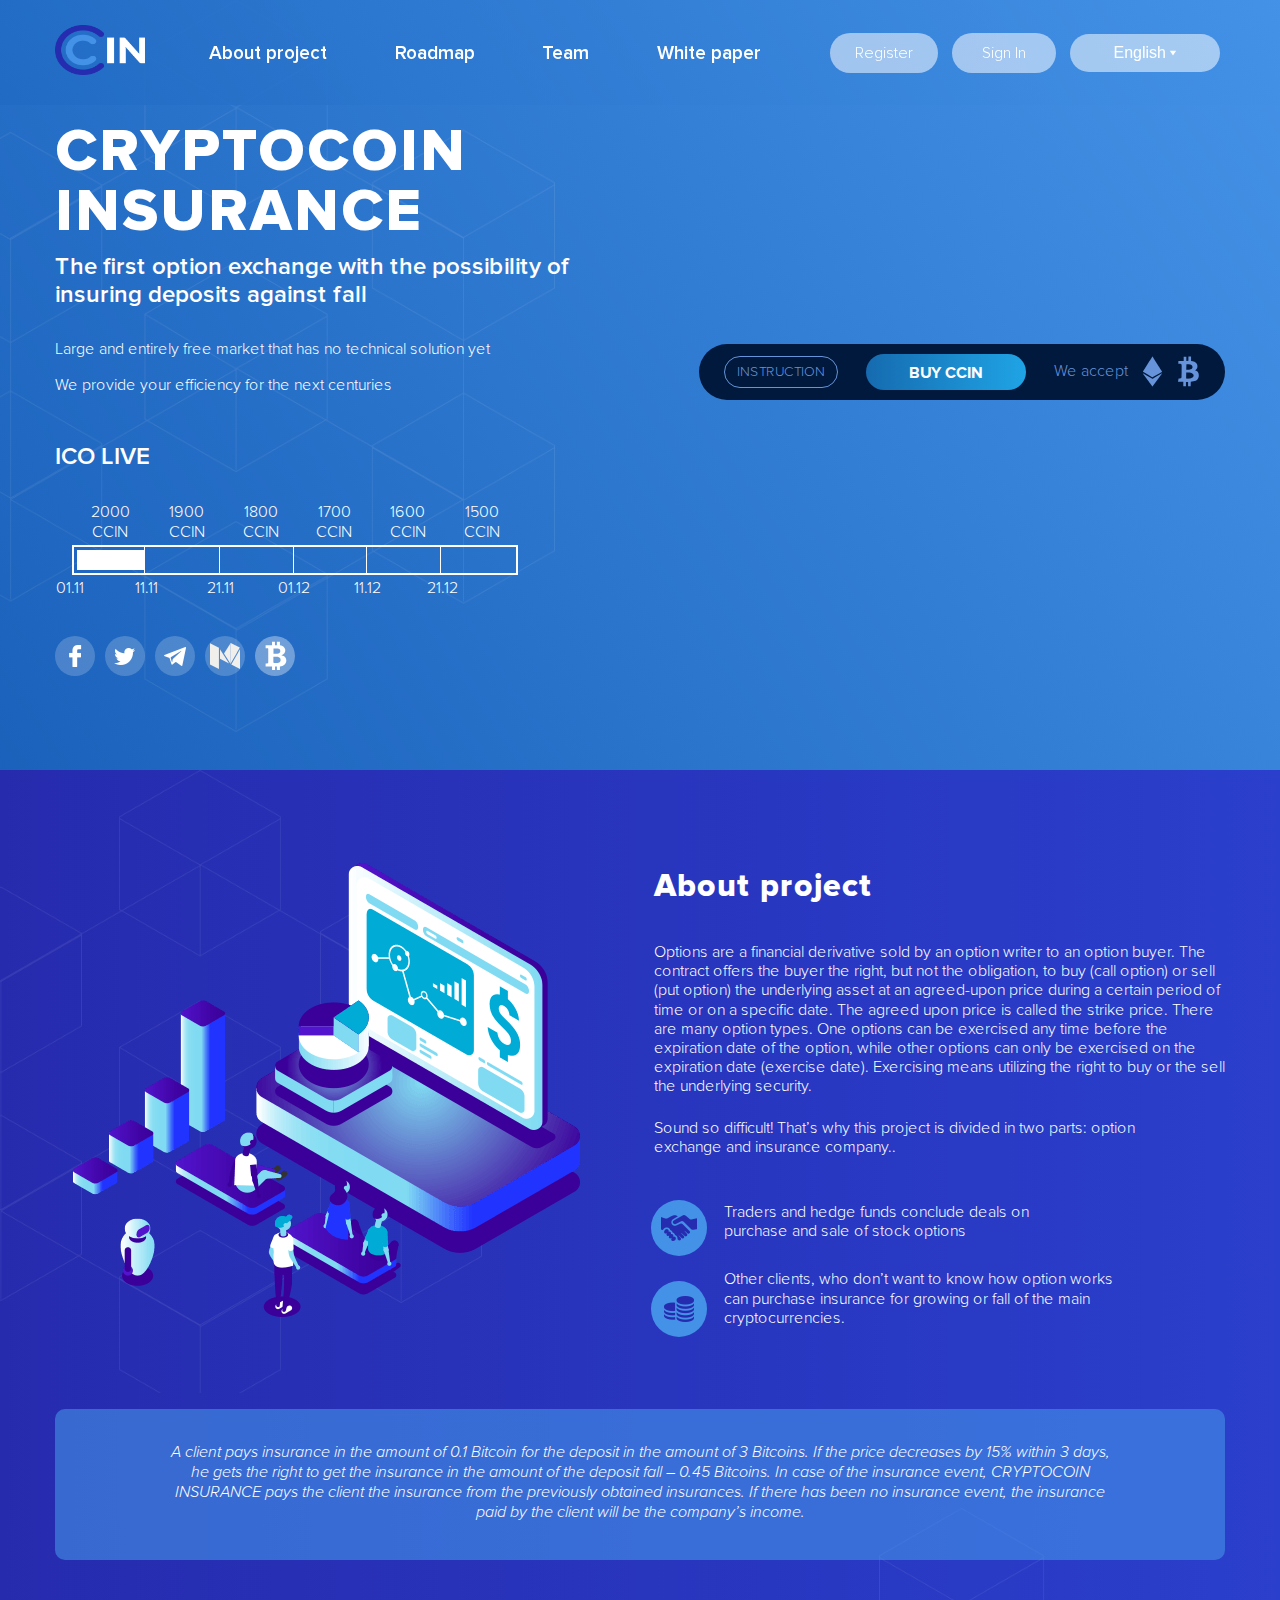
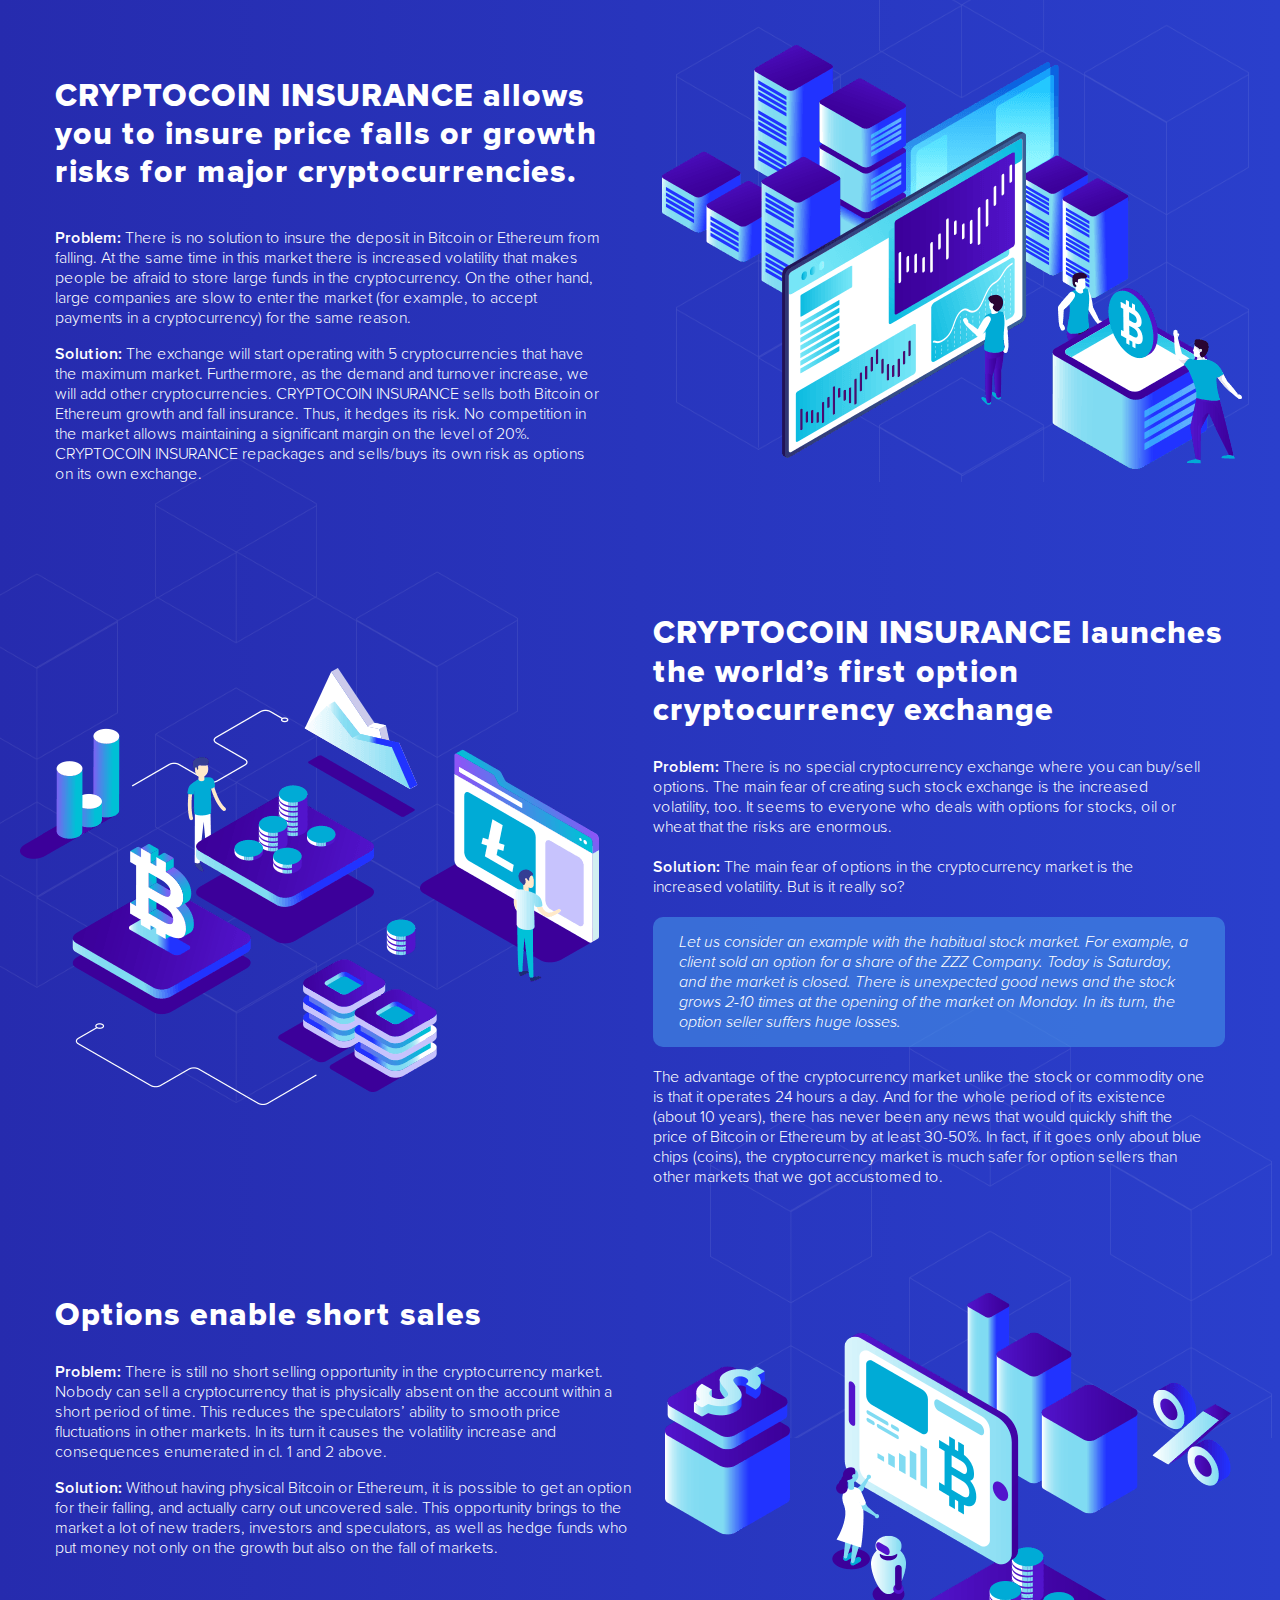
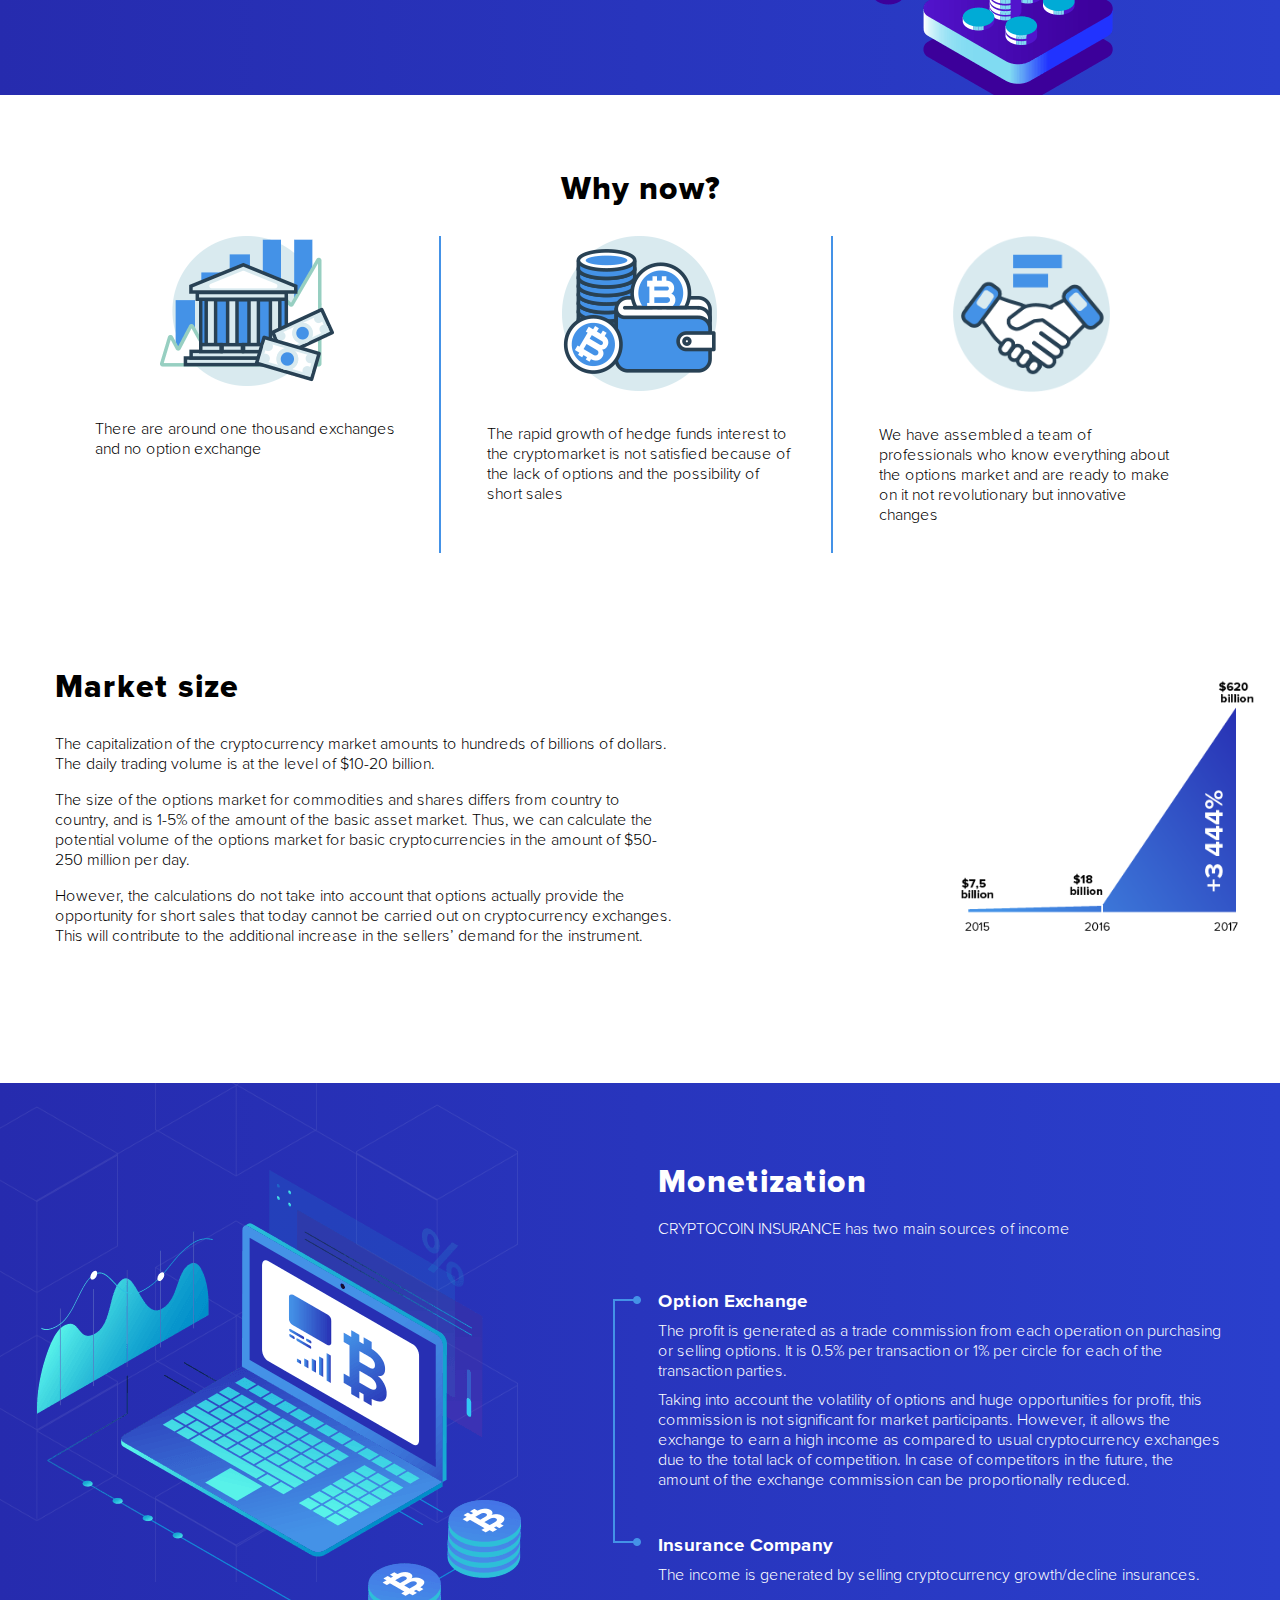
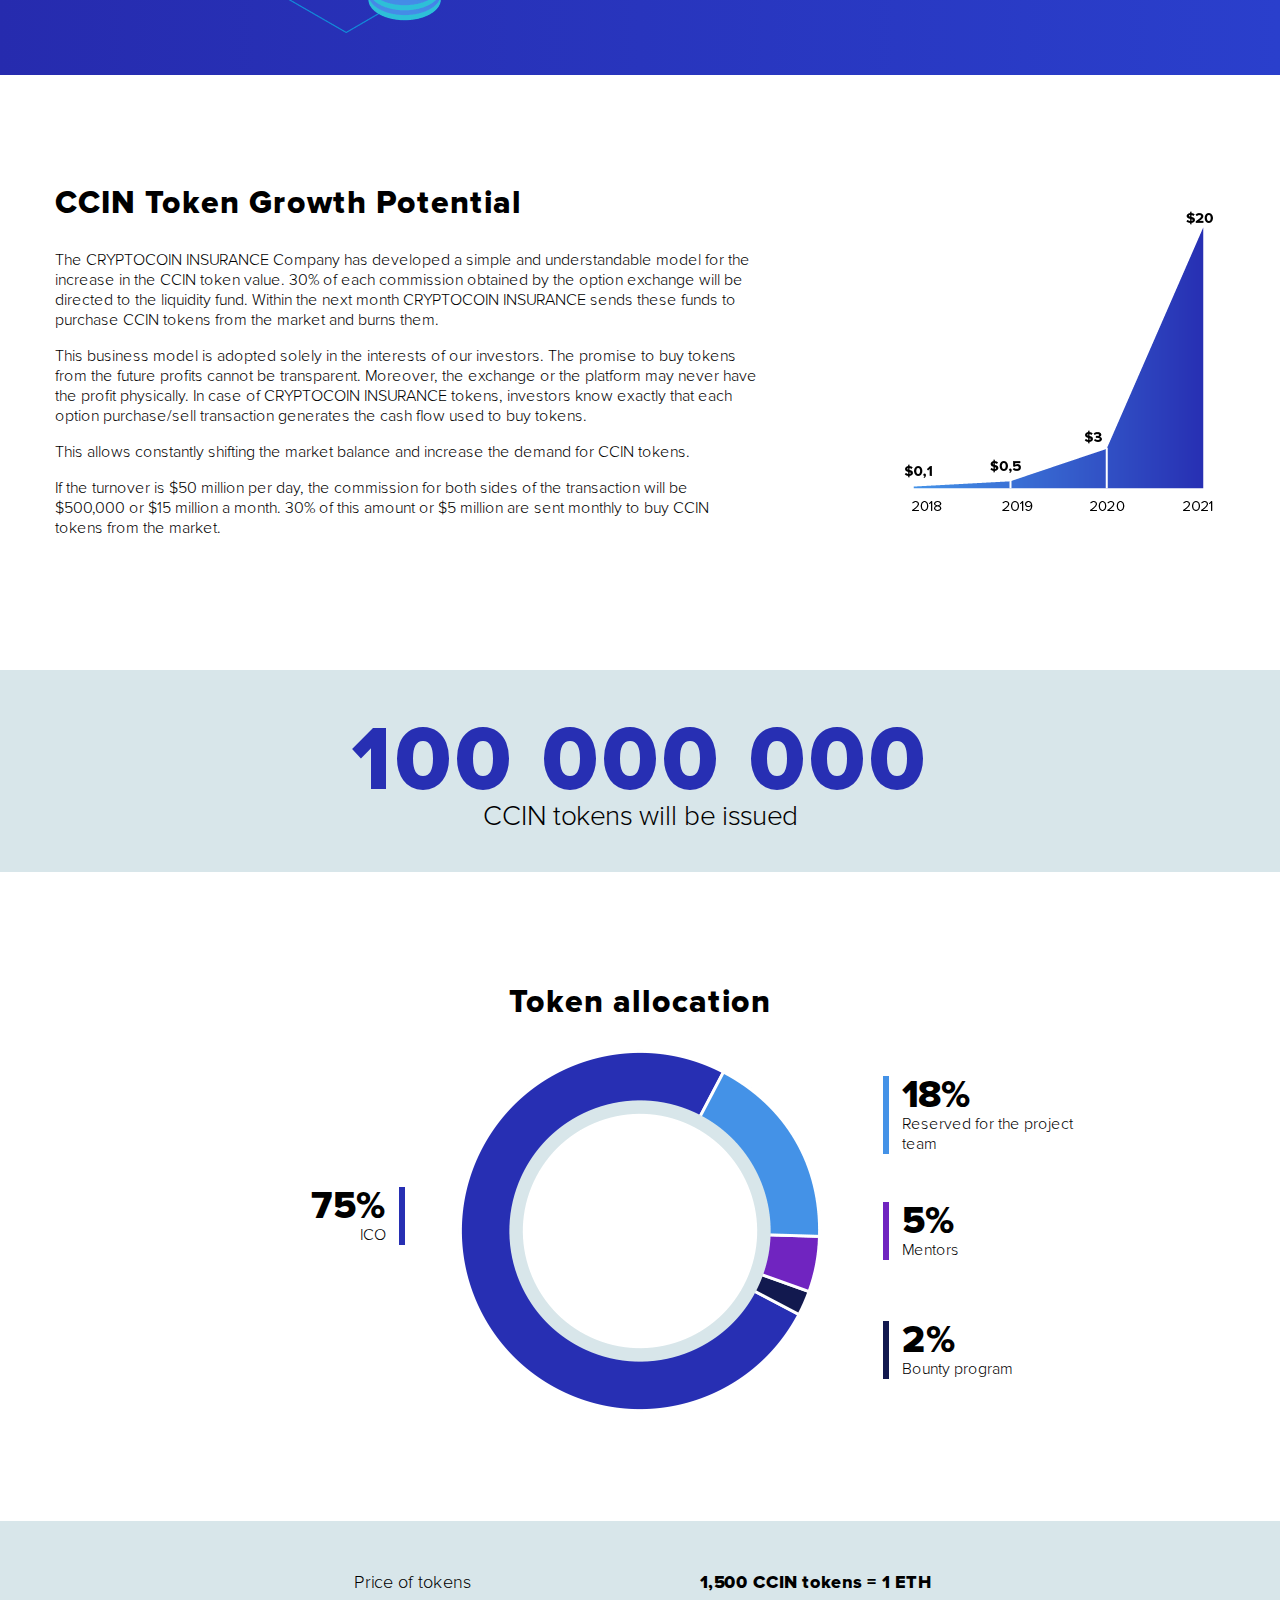
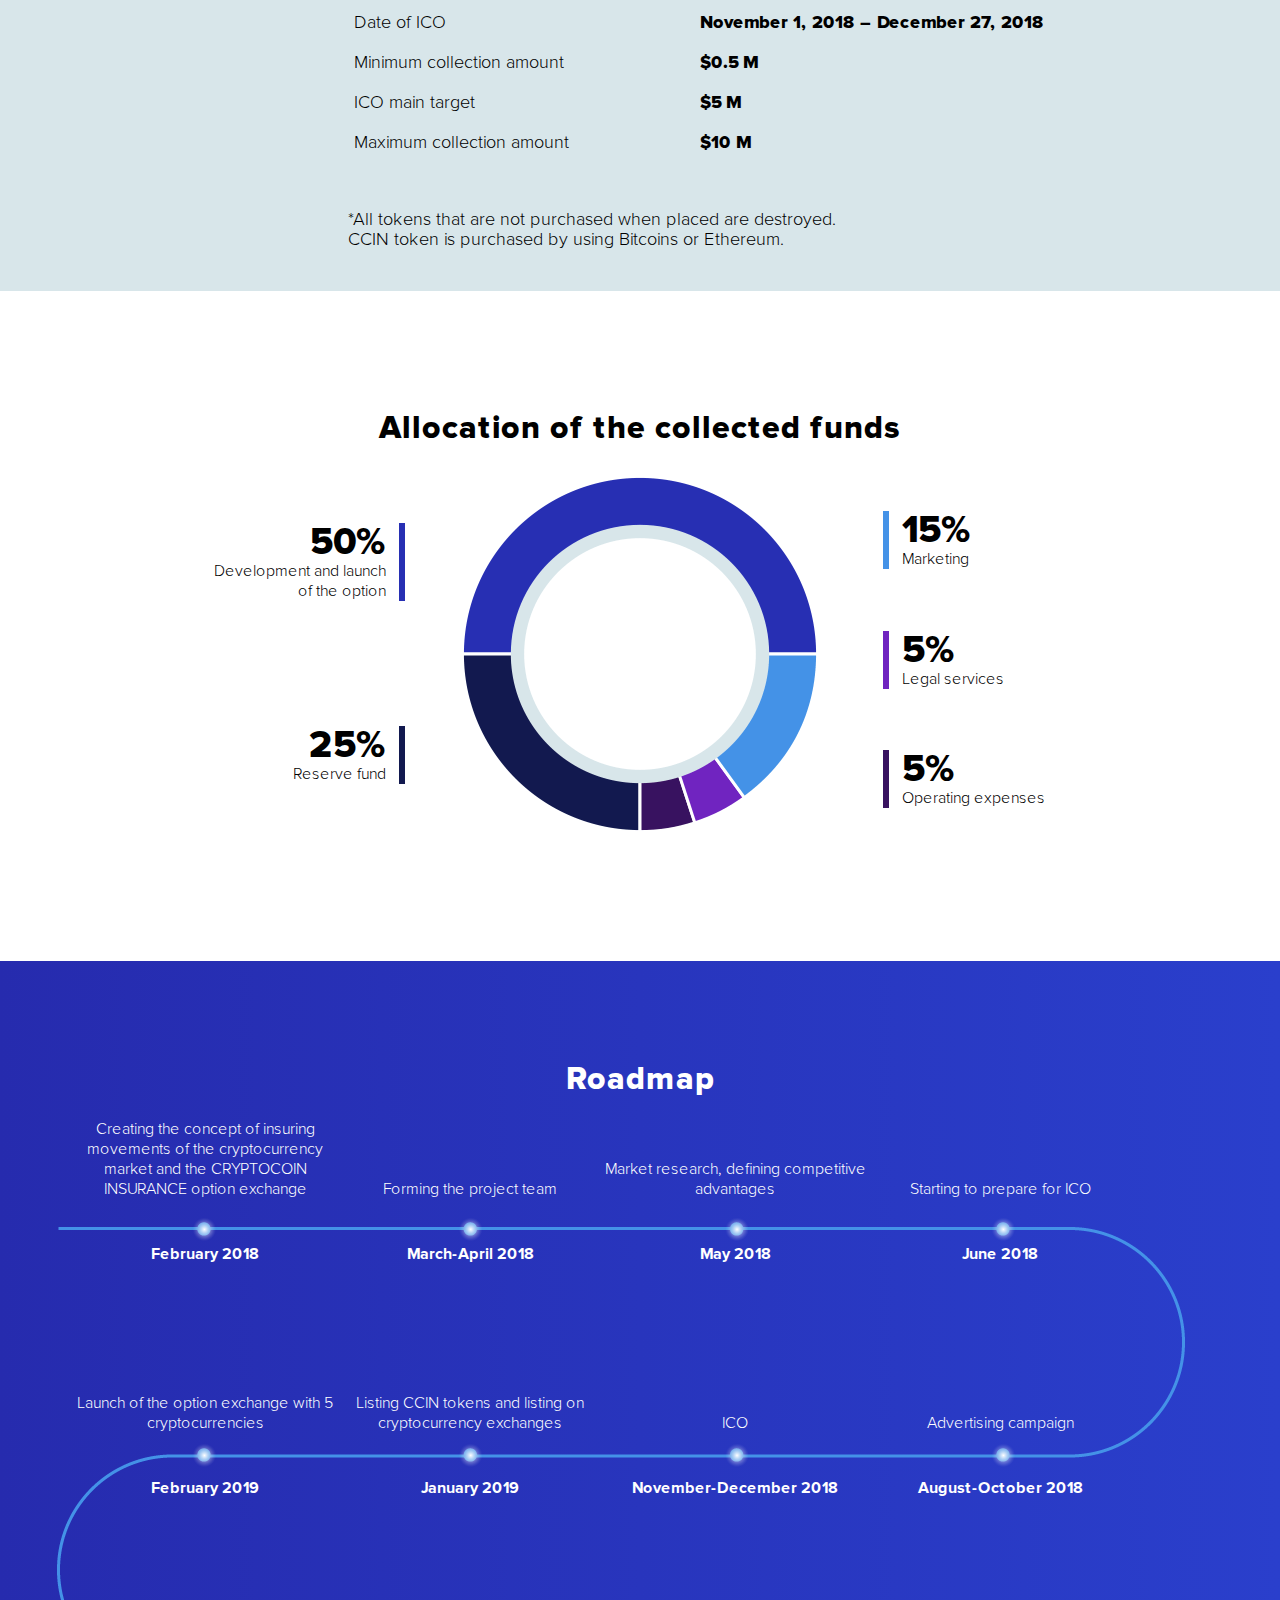
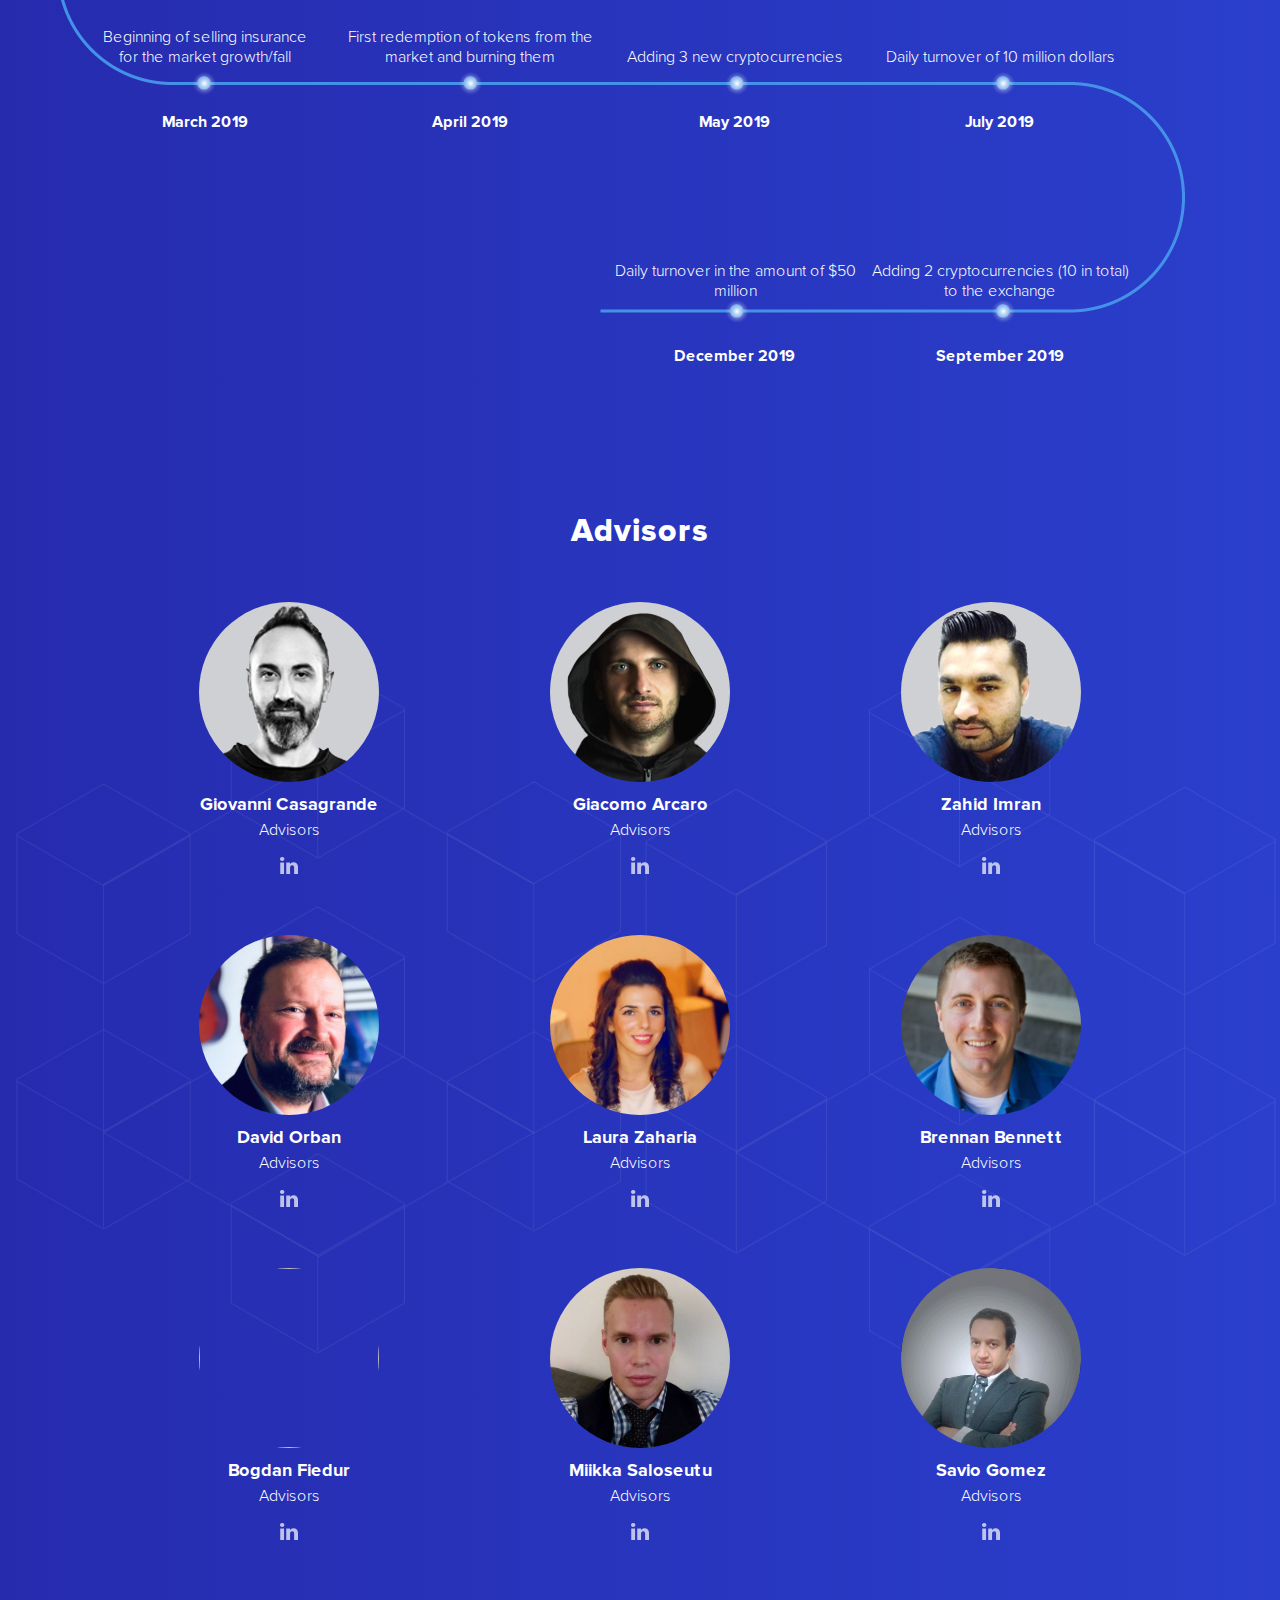
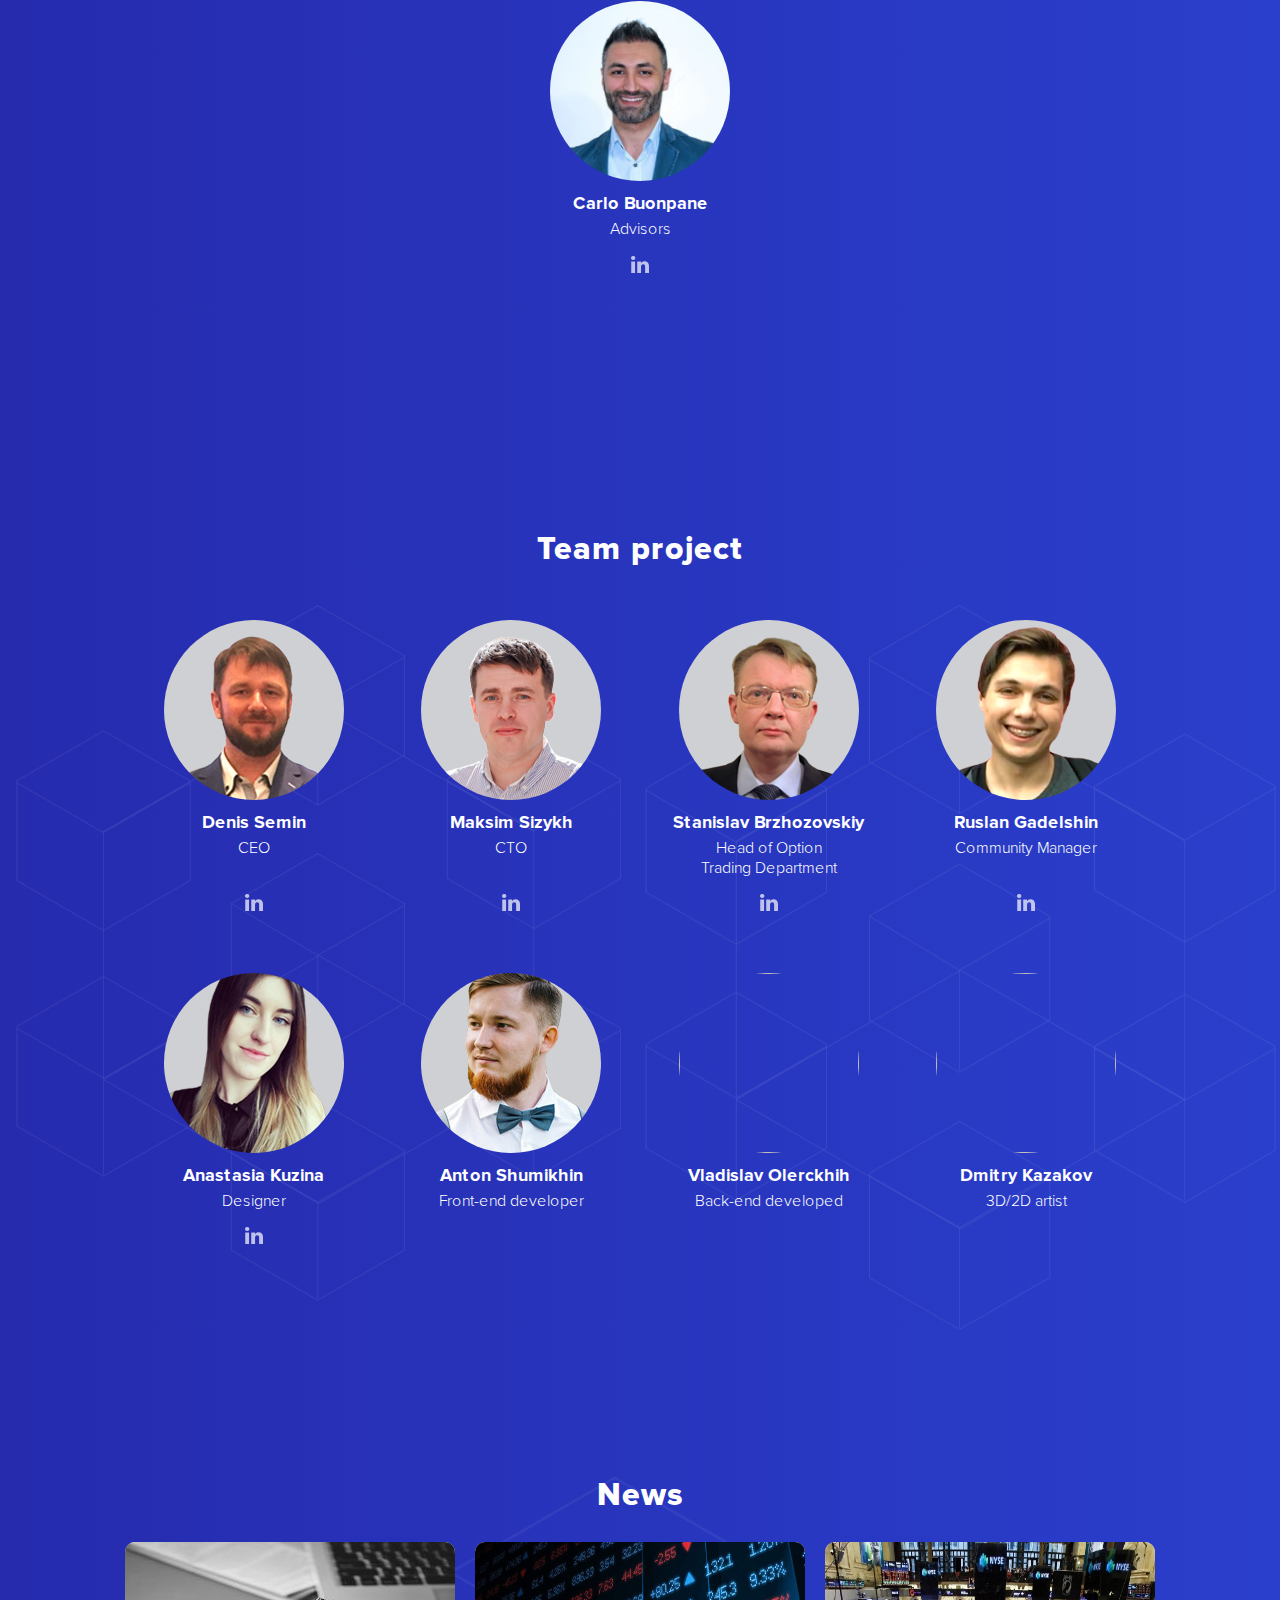
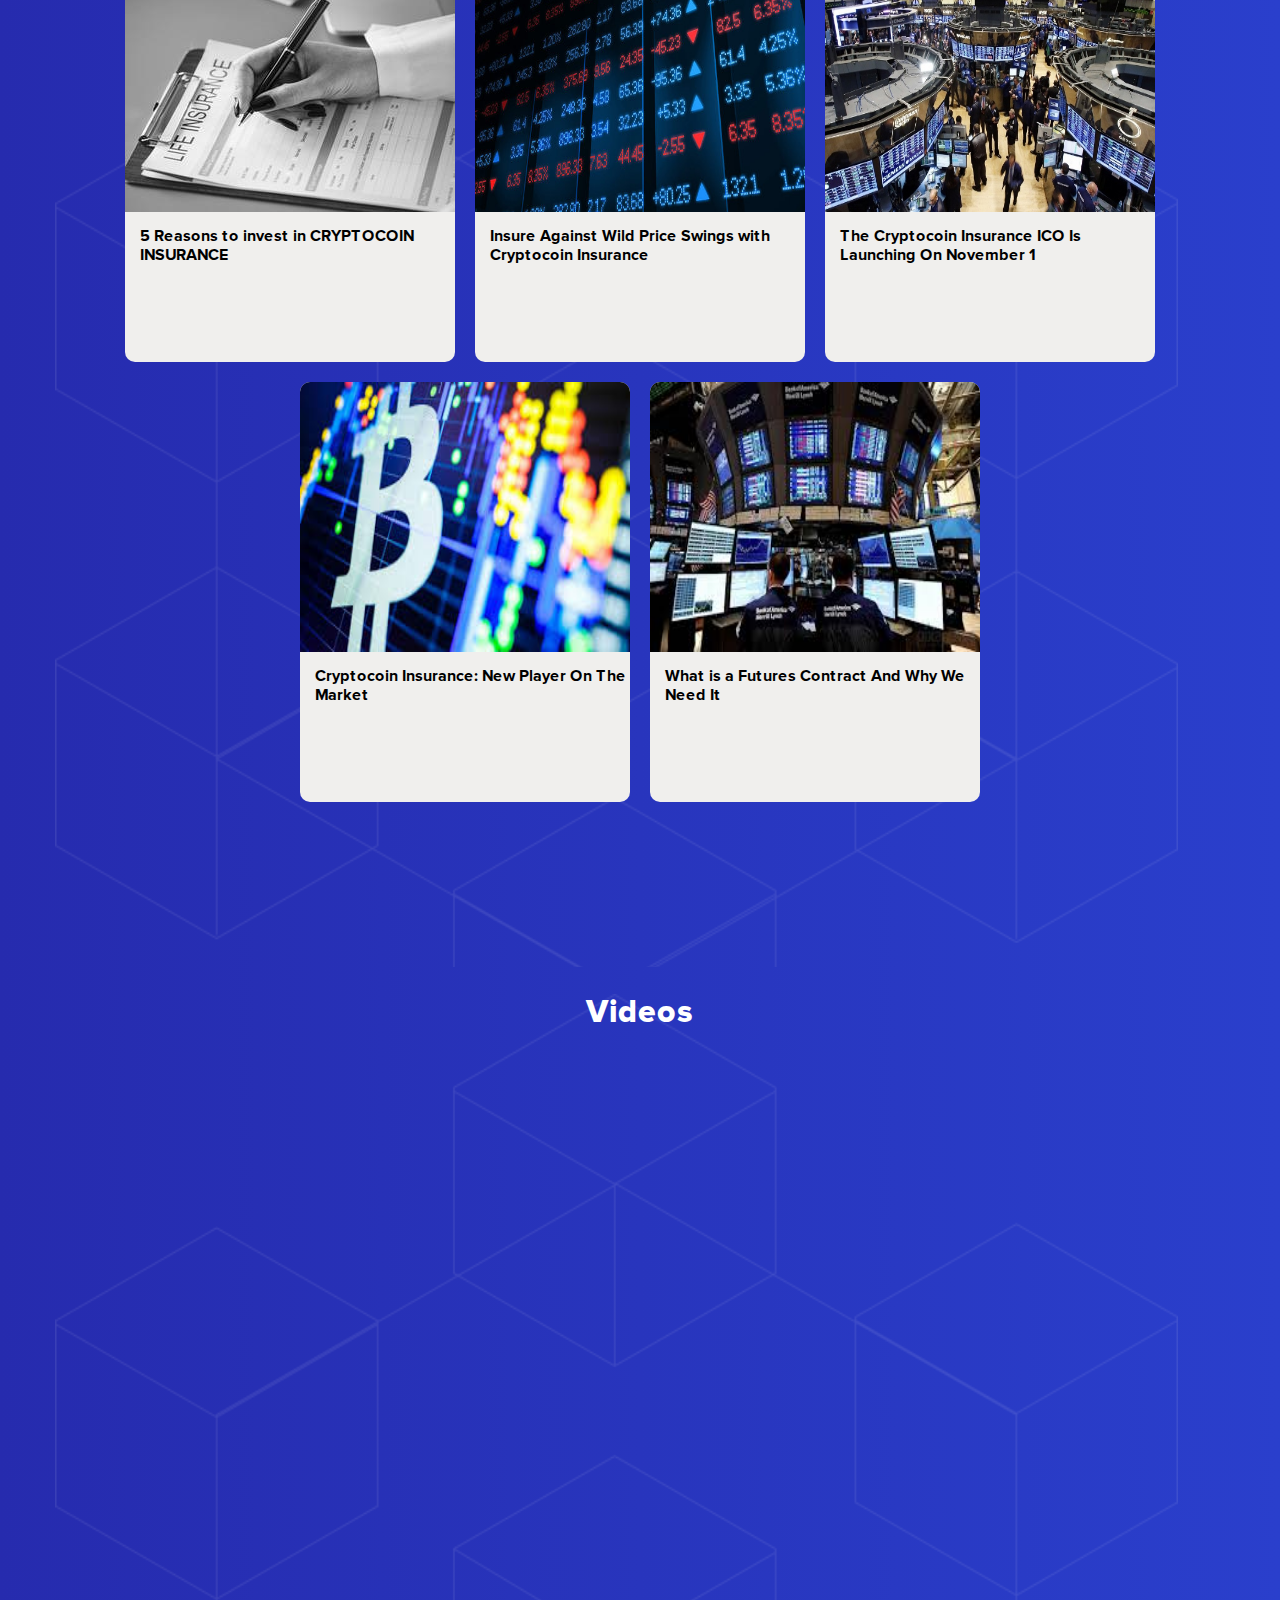
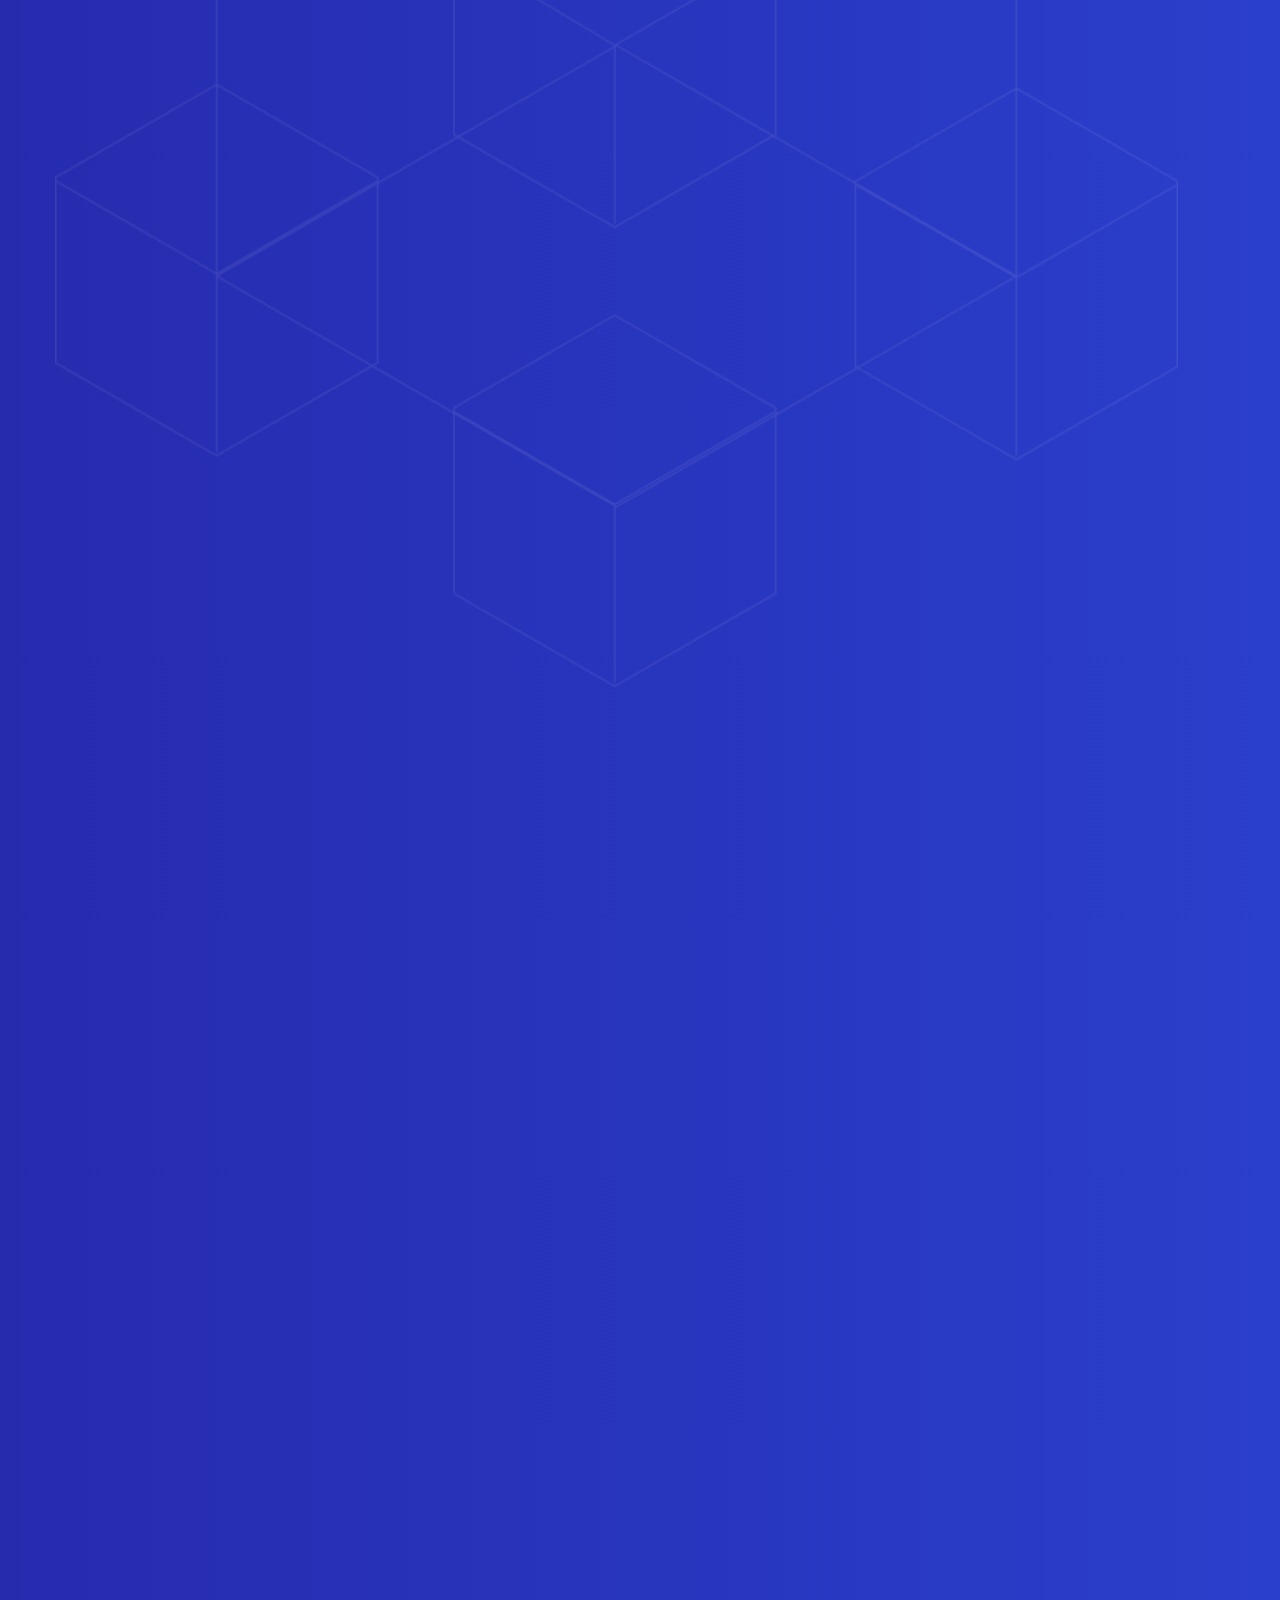
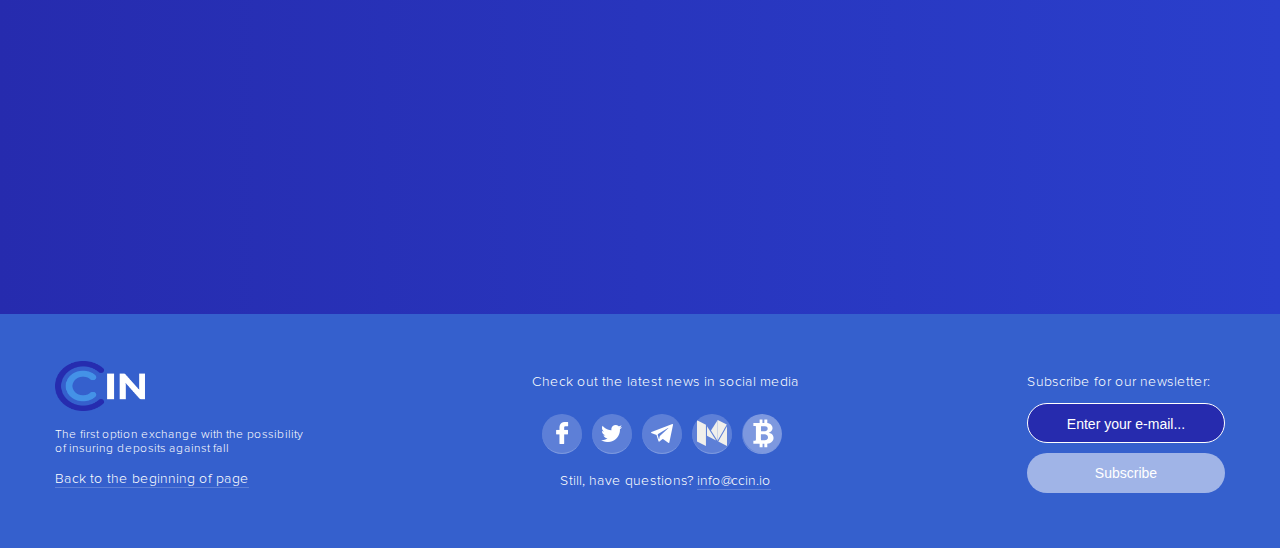
==== commit 72b493c2: "add Dutch languages" ====
--- a/index.html
+++ b/index.html
@@ -16,45 +16,45 @@
   <meta name="msapplication-config" content="img/favicon/browserconfig.xml">
   <meta name="theme-color" content="#ffffff">
   <link rel="stylesheet" href="https://use.fontawesome.com/releases/v5.2.0/css/all.css" integrity="sha384-hWVjflwFxL6sNzntih27bfxkr27PmbbK/iSvJ+a4+0owXq79v+lsFkW54bOGbiDQ" crossorigin="anonymous">
-  <link rel="stylesheet" href="css/main.css?ver1.8">
+  <link rel="stylesheet" href="css/main.css?ver2.0">
   <!-- Global site tag (gtag.js) - Google Analytics -->
-<script async src="https://www.googletagmanager.com/gtag/js?id=UA-126186358-1"></script>
-<script>
-  window.dataLayer = window.dataLayer || [];
-  function gtag(){dataLayer.push(arguments);}
-  gtag('js', new Date());
+  <script async src="https://www.googletagmanager.com/gtag/js?id=UA-126186358-1"></script>
+  <script>
+    window.dataLayer = window.dataLayer || [];
+    function gtag(){dataLayer.push(arguments);}
+    gtag('js', new Date());
 
-  gtag('config', 'UA-126186358-1');
-</script>
-  <!-- Yandex.Metrika counter -->
-<script type="text/javascript" >
-    (function (d, w, c) {
-        (w[c] = w[c] || []).push(function() {
-            try {
-                w.yaCounter50426290 = new Ya.Metrika2({
-                    id:50426290,
-                    clickmap:true,
-                    trackLinks:true,
-                    accurateTrackBounce:true,
-                    webvisor:true
-                });
-            } catch(e) { }
-        });
+    gtag('config', 'UA-126186358-1');
+  </script>
+    <!-- Yandex.Metrika counter -->
+  <script type="text/javascript" >
+      (function (d, w, c) {
+          (w[c] = w[c] || []).push(function() {
+              try {
+                  w.yaCounter50426290 = new Ya.Metrika2({
+                      id:50426290,
+                      clickmap:true,
+                      trackLinks:true,
+                      accurateTrackBounce:true,
+                      webvisor:true
+                  });
+              } catch(e) { }
+          });
 
-        var n = d.getElementsByTagName("script")[0],
-            s = d.createElement("script"),
-            f = function () { n.parentNode.insertBefore(s, n); };
-        s.type = "text/javascript";
-        s.async = true;
-        s.src = "https://mc.yandex.ru/metrika/tag.js";
+          var n = d.getElementsByTagName("script")[0],
+              s = d.createElement("script"),
+              f = function () { n.parentNode.insertBefore(s, n); };
+          s.type = "text/javascript";
+          s.async = true;
+          s.src = "https://mc.yandex.ru/metrika/tag.js";
 
-        if (w.opera == "[object Opera]") {
-            d.addEventListener("DOMContentLoaded", f, false);
-        } else { f(); }
-    })(document, window, "yandex_metrika_callbacks2");
-</script>
-<noscript><div><img src="https://mc.yandex.ru/watch/50426290" style="position:absolute; left:-9999px;" alt="" /></div></noscript>
-<!-- /Yandex.Metrika counter -->
+          if (w.opera == "[object Opera]") {
+              d.addEventListener("DOMContentLoaded", f, false);
+          } else { f(); }
+      })(document, window, "yandex_metrika_callbacks2");
+  </script>
+  <noscript><div><img src="https://mc.yandex.ru/watch/50426290" style="position:absolute; left:-9999px;" alt="" /></div></noscript>
+  <!-- /Yandex.Metrika counter -->
 </head>
 <body>
   <header>
@@ -107,6 +107,9 @@
                 <li><a href="index.sp.html">Spanish</a></li>
                 <li><a href="index.indo.html">Indonesian</a></li>
                 <li><a href="index.fr.html">French</a></li>
+                <li><a href="index.japanese.html">Japanese</a></li>
+                <li><a href="index.malay.html">Malay</a></li>
+                <li><a href="index.dutch.html">Dutch</a></li>
               </ul>
             </li>
           </ul>
@@ -166,23 +169,6 @@
         </ul>
       </section>
       <section class="ico-block">
-        <div class="ico-graph">
-          <div class="cost-wrapper">
-            <div class="cost-current">
-              <p>Currently raised:</p>
-              <span>400 655 USD</span>
-            </div>
-            <div class="cost-target">
-              <p>Target:</p>
-              <span>10 000 000 USD</span>
-            </div>
-          </div>
-          <div class="cost-graph">
-            <span class="cost-fill" data-cost-price="400655"></span>
-          </div>
-          <p class="current-price">Current-price: <span>$0.04</span></p>
-          
-        </div>
         <div class="ico-info">
           <div class="in-button">
             <a href="/doc/faq.pdf" class="instruction-button">Instruction</a>
@@ -663,7 +649,7 @@
             <img src="img/stat33.jpg" alt=""width="330" height="270">
             <a href="https://insiderfinancial.com/cryptocoin-insurance-new-player-market/177055/">Cryptocoin Insurance: New Player On The Market</a>
           </li>
-		  <li class="news__item">
+		      <li class="news__item">
             <img src="img/stat44.jpg" alt=""width="330" height="270">
             <a href="https://zycrypto.com/what-is-a-futures-contract-and-why-we-need-it/">What is a Futures Contract And Why We Need It</a>
           </li>
@@ -732,7 +718,7 @@
           <li class="social__item">
             <a href="https://twitter.com/ccin_official" class="social__link twitter">twitter</a>
           </li>
-       <li class="social__item">
+          <li class="social__item">
             <a href="https://t.me/ccin_official" class="social__link telegram">telegram</a>
           </li>
           <li class="social__item">
@@ -752,6 +738,6 @@
     </div>
   </footer>
   <script src="https://code.jquery.com/jquery-1.11.1.min.js"></script>
-  <script src="js/main.js?ver1.1"></script>
+  <script src="js/main.js?ver1.2"></script>
 </body>
 </html>--- a/css/main.css
+++ b/css/main.css
@@ -780,6 +780,10 @@
   padding: 10px 0;
 }
 
+.japanese .market-size .container {
+  background-size: 18%;
+}
+
 .market-size h2 {
   text-align: left;
 }
@@ -859,6 +863,18 @@
   margin-bottom: 24px;
 }
 
+.japanese .monetization li {
+  margin-bottom: 103px;
+}
+
+.malay .monetization li {
+  margin-bottom: 25px;
+}
+
+.dutch .monetization li {
+  margin-bottom: 24px;
+}
+
 .monetization ul h3 {
   margin-bottom: 0;
 }
@@ -886,6 +902,10 @@
 
 .chinese .potential .container {
   padding: 10px 0;
+}
+
+.japanese .potential .container {
+  background-size: contain;
 }
 
 .tokens-amount {
@@ -1383,7 +1403,7 @@
   padding: 12px 0;
 }
 
-/* --------------------------------------------------------------- */
+/* ------------------------------------------------------------------------------------------------------------------------------------------------------ */
 
 @media (max-width: 480px) {
   section {
@@ -1566,6 +1586,11 @@
     left: -25px;
   }
 
+  .ico-graph span {
+    font-size: 1.2rem;
+    line-height: 1.2rem;
+  }
+
   .social__list {
     text-align: center;
   }
@@ -1713,6 +1738,10 @@
     background-size: 82%;
   }
 
+  .japanese .market-size .container {
+    background-size: 82%;
+  }
+
   .market-size h2 {
     margin-bottom: 90%;
   }
@@ -1753,6 +1782,10 @@
   .potential .container {
     background-size: 82%;
     background-position: 36% 10%;
+  }
+
+  .japanese .potential .container {
+    background-size: 82%;
   }
 
   .potential h2 {
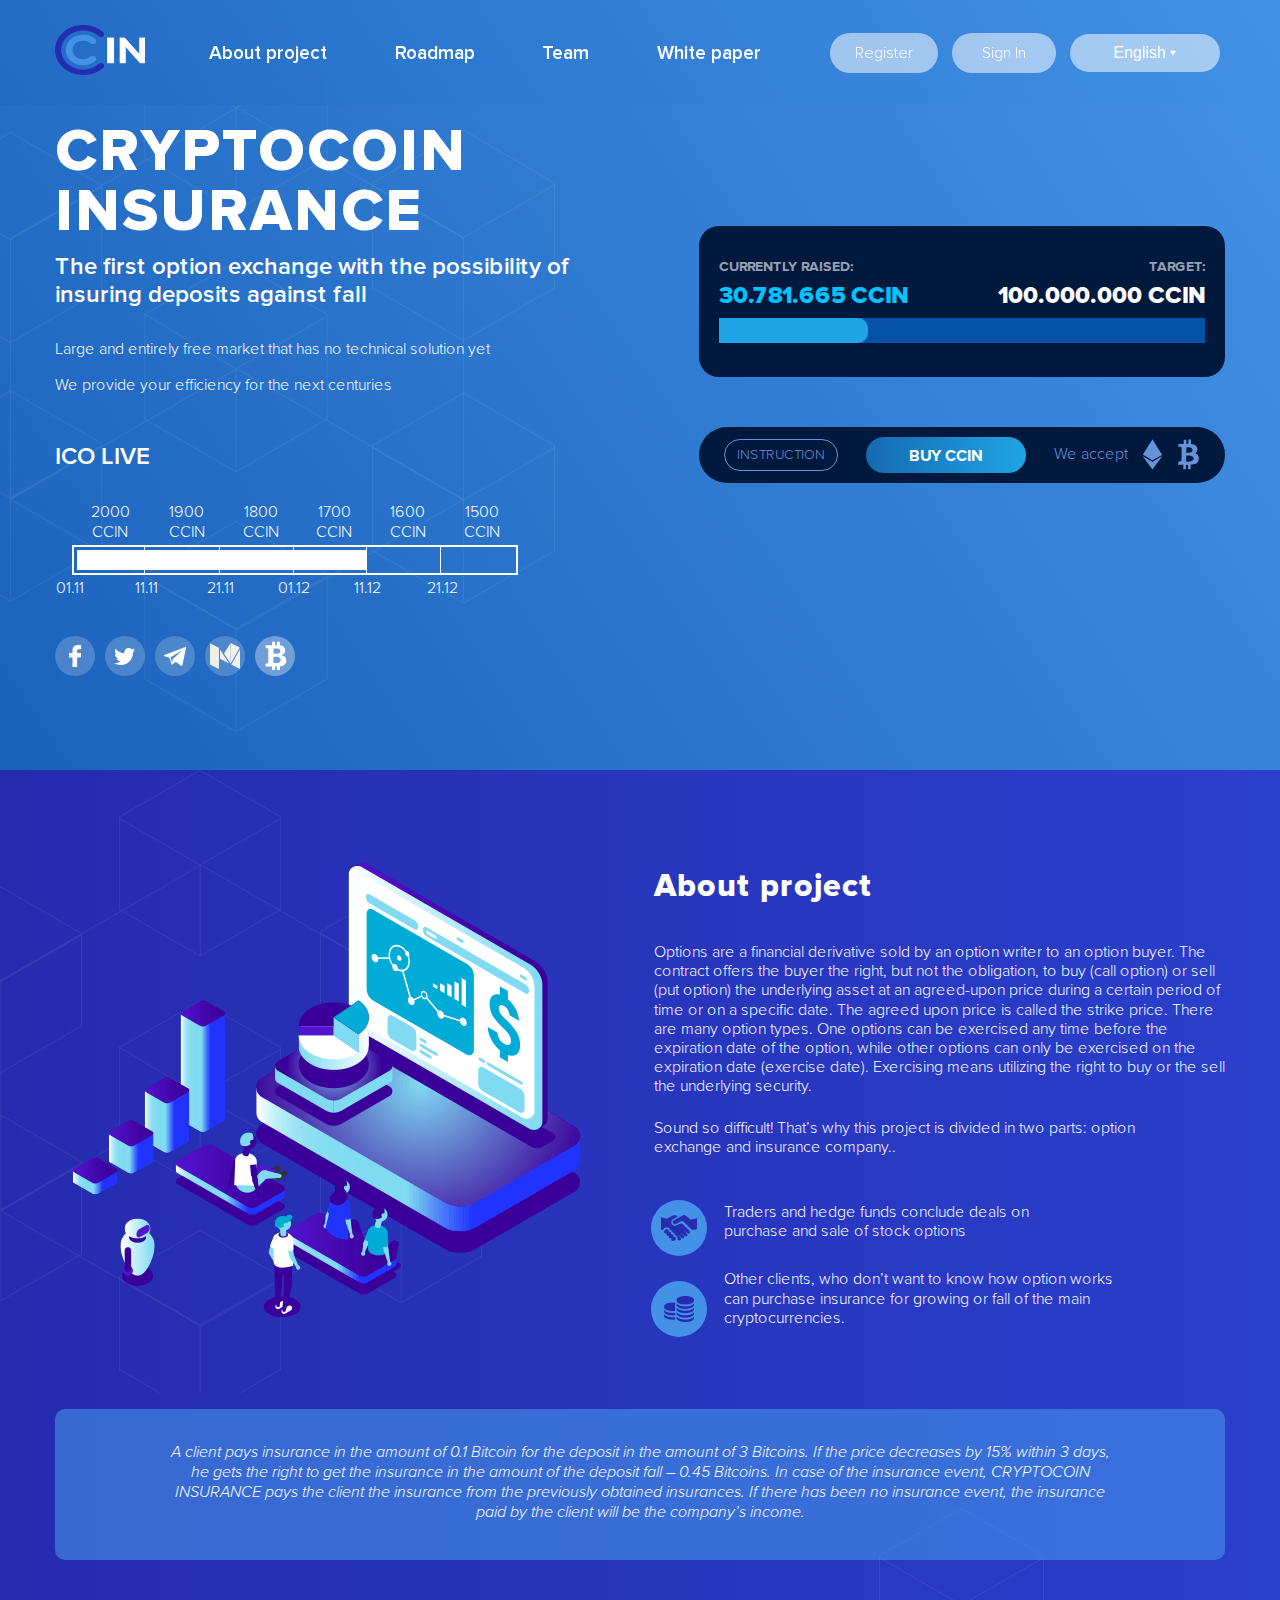
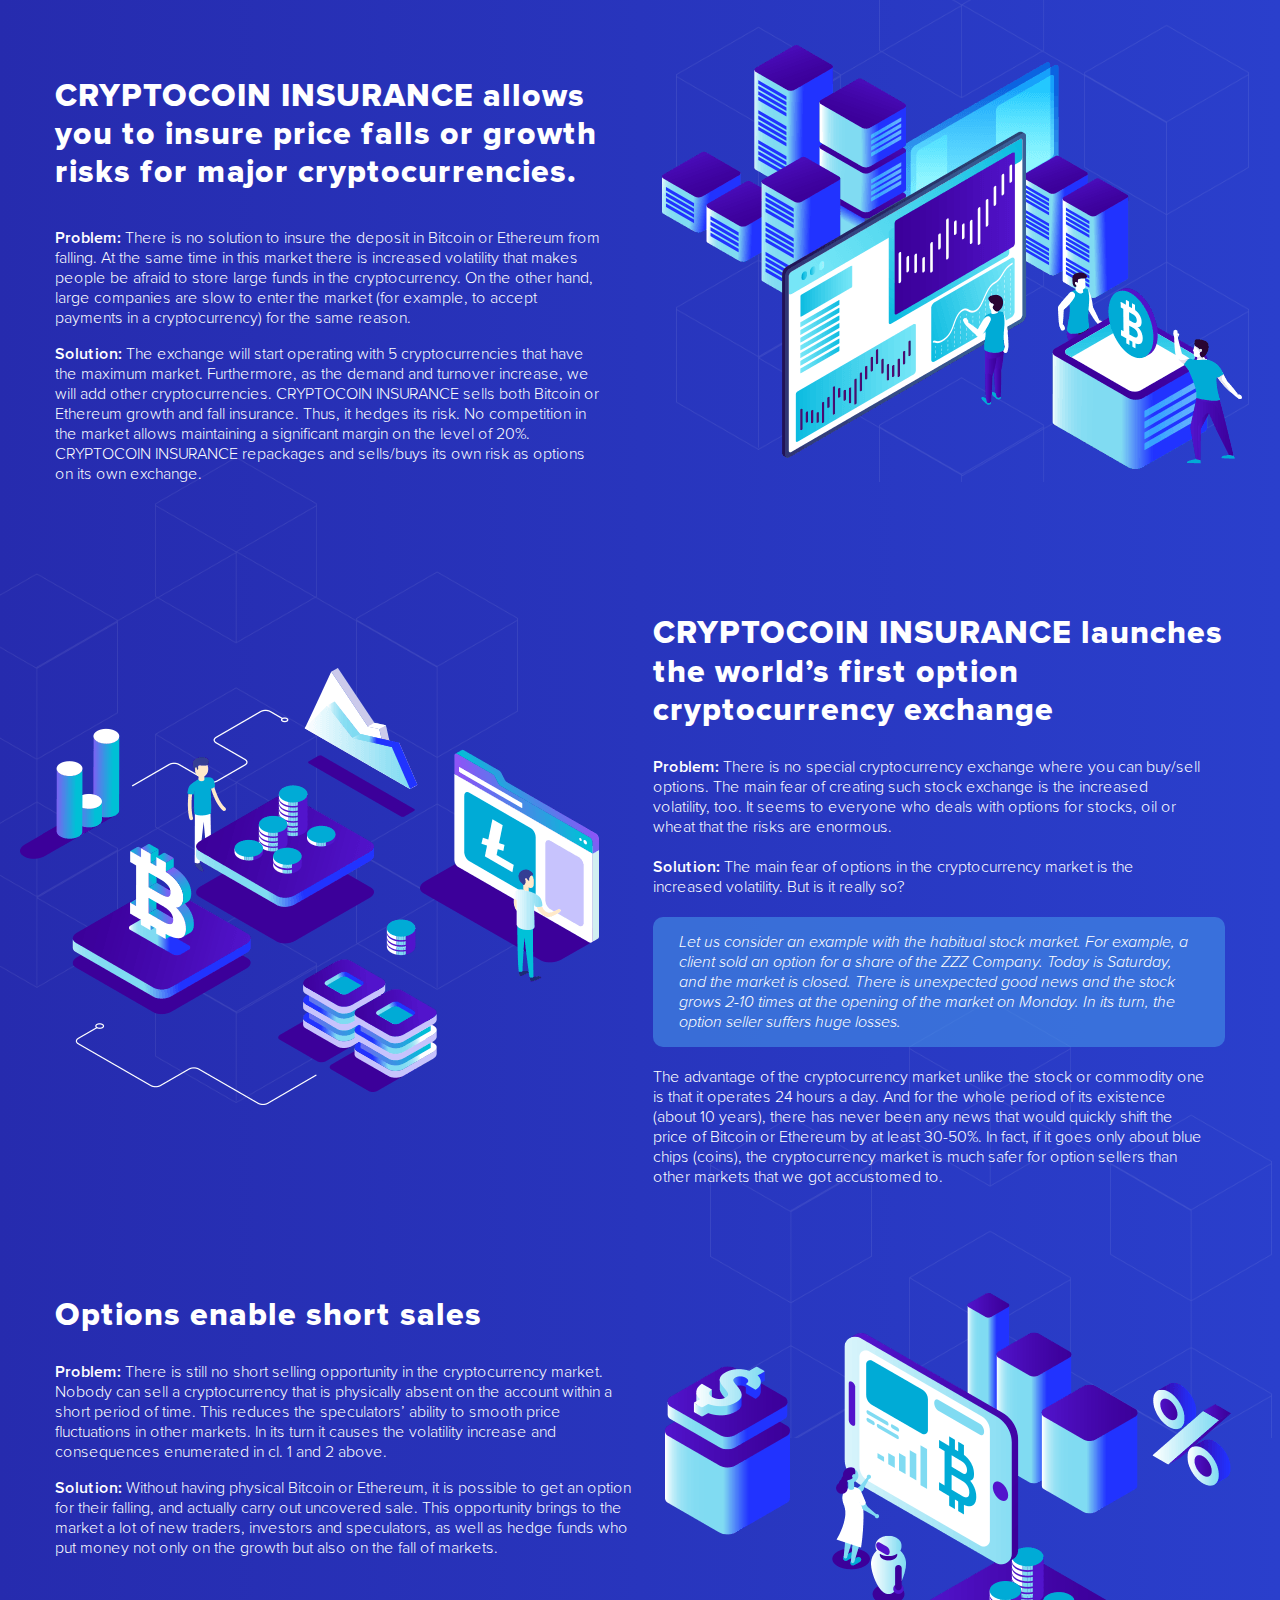
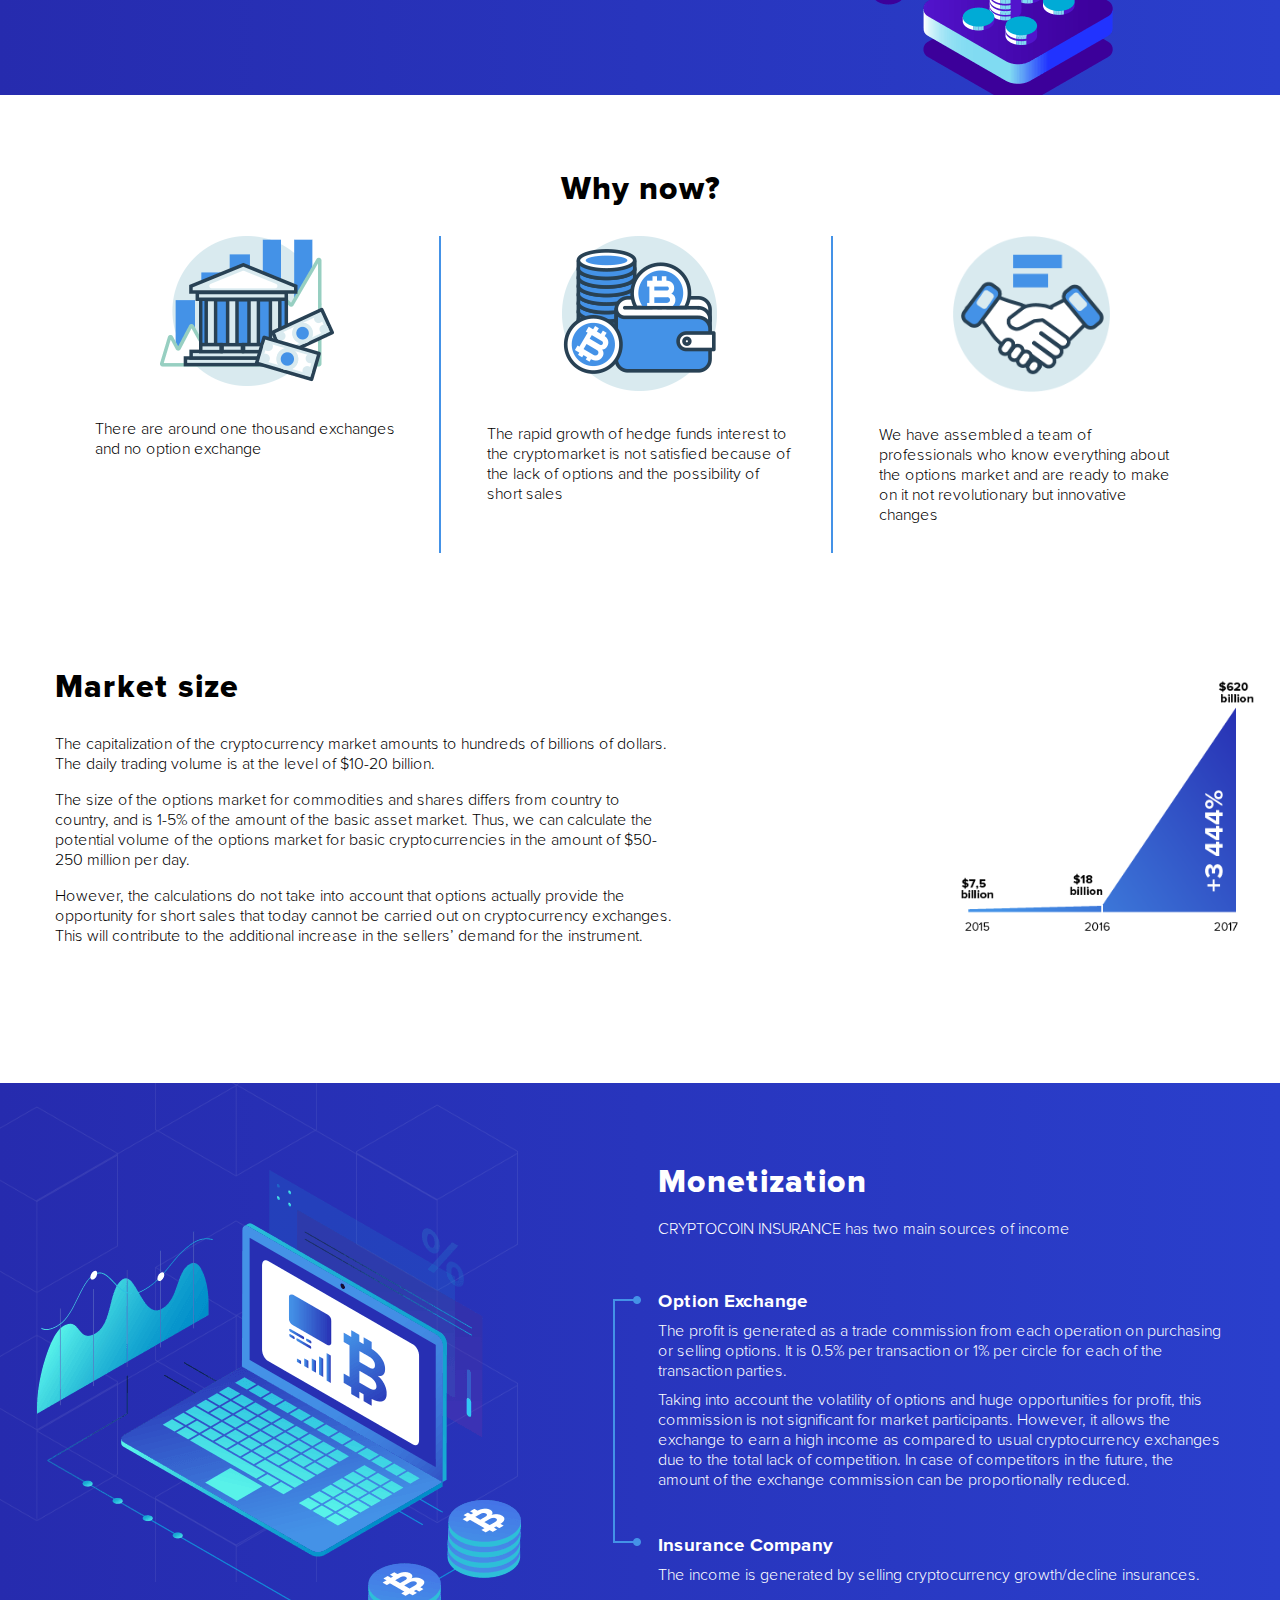
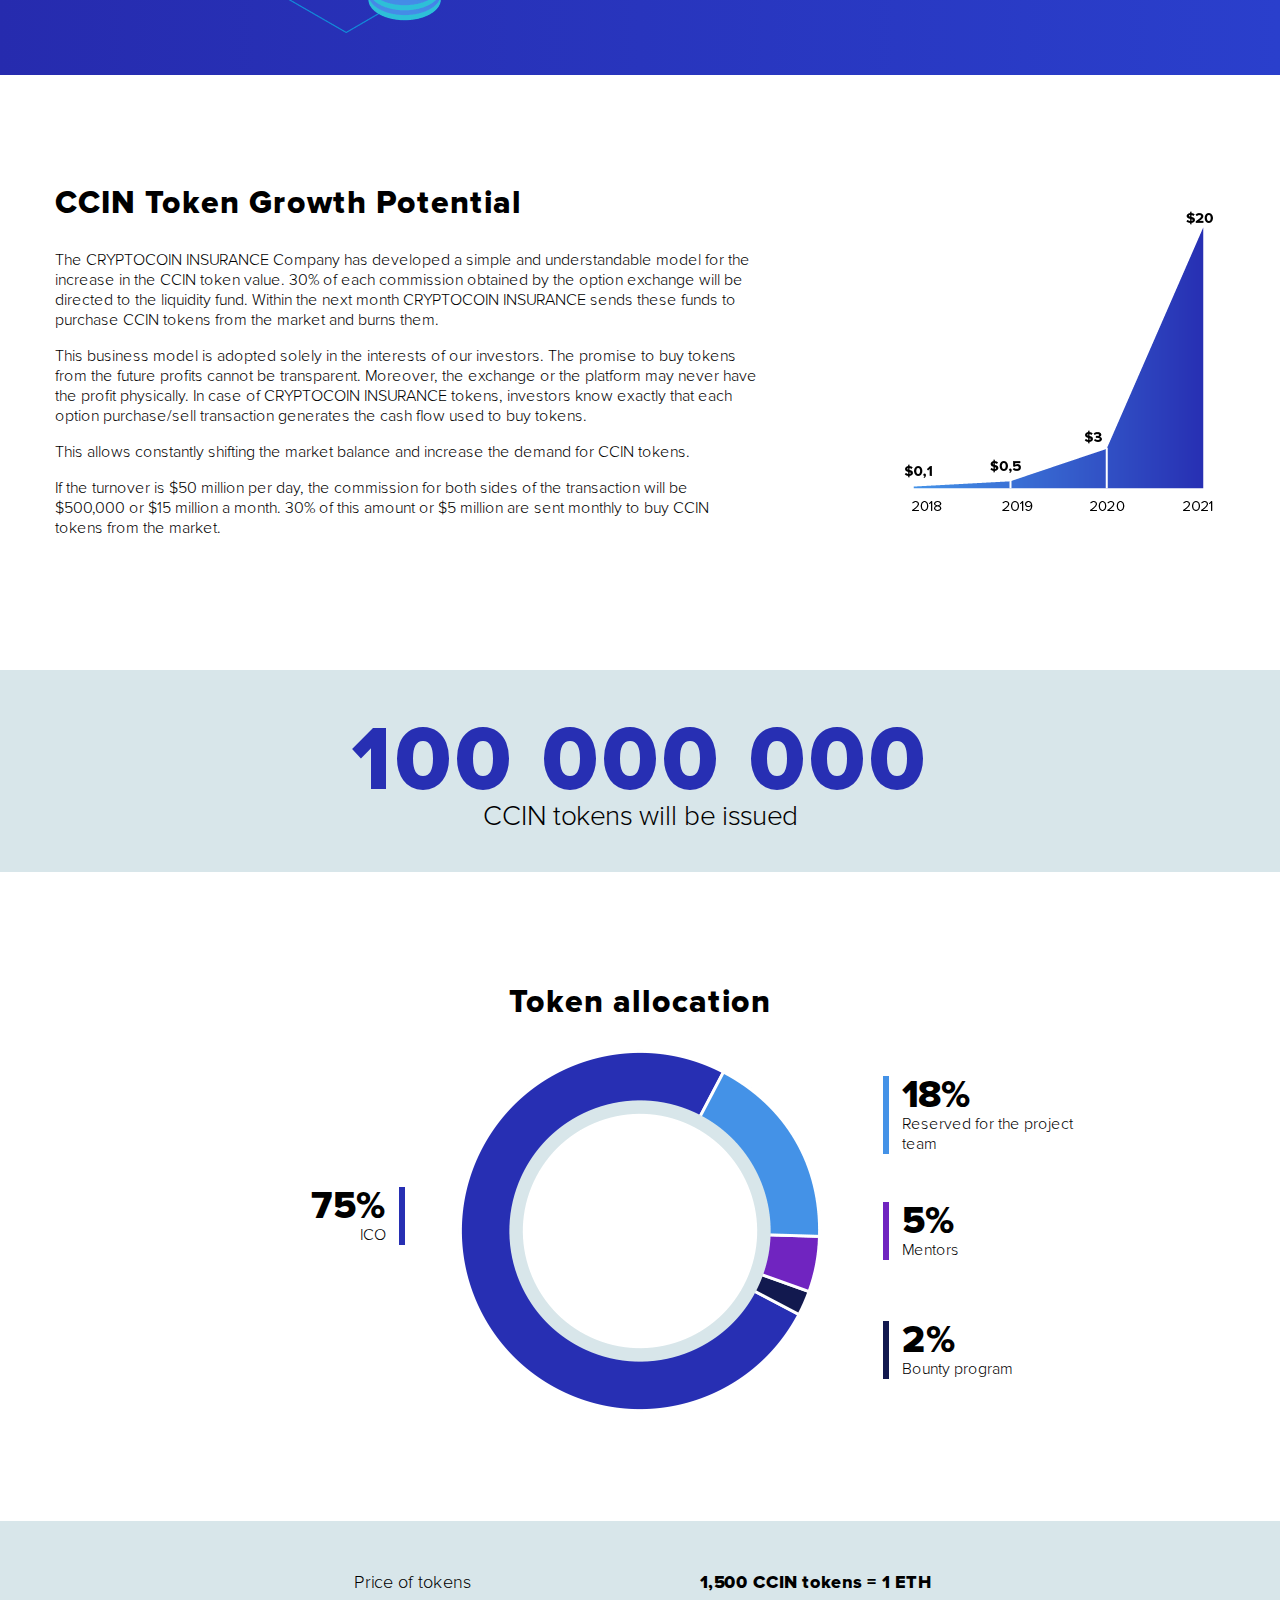
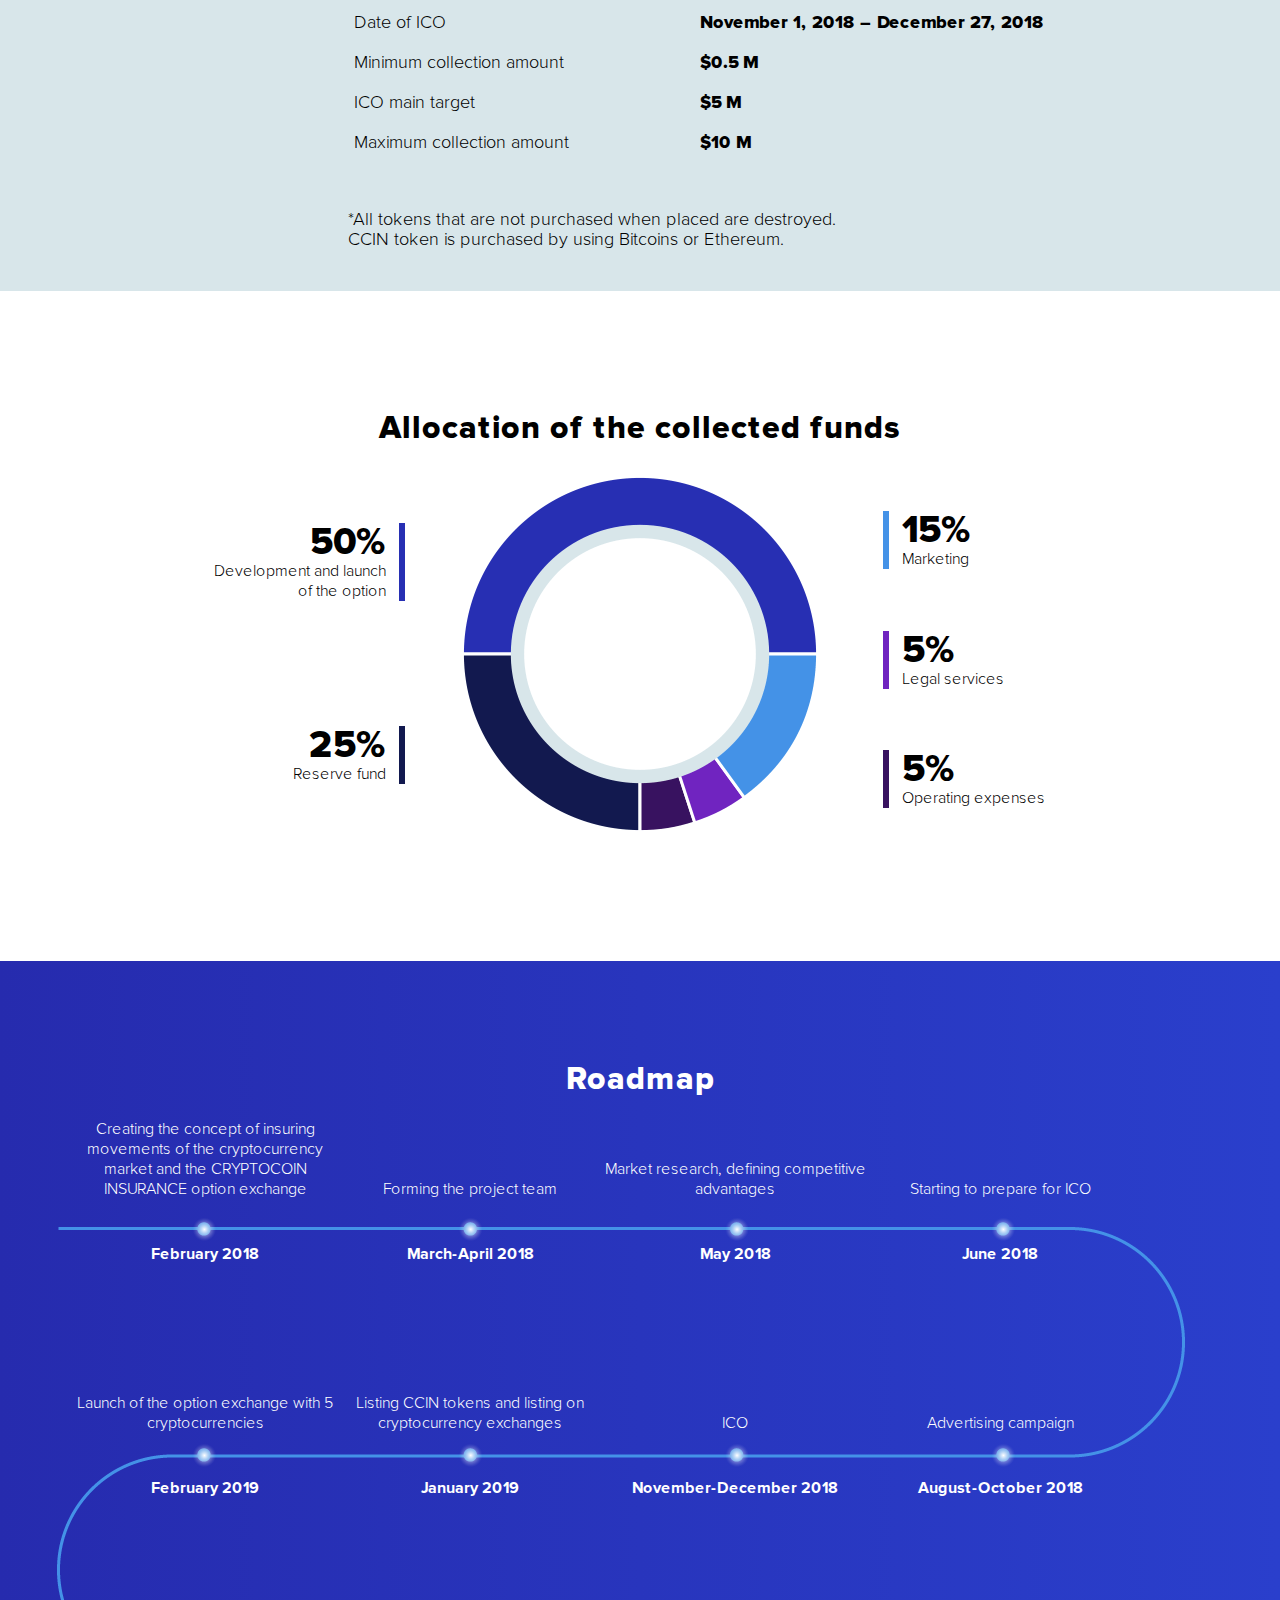
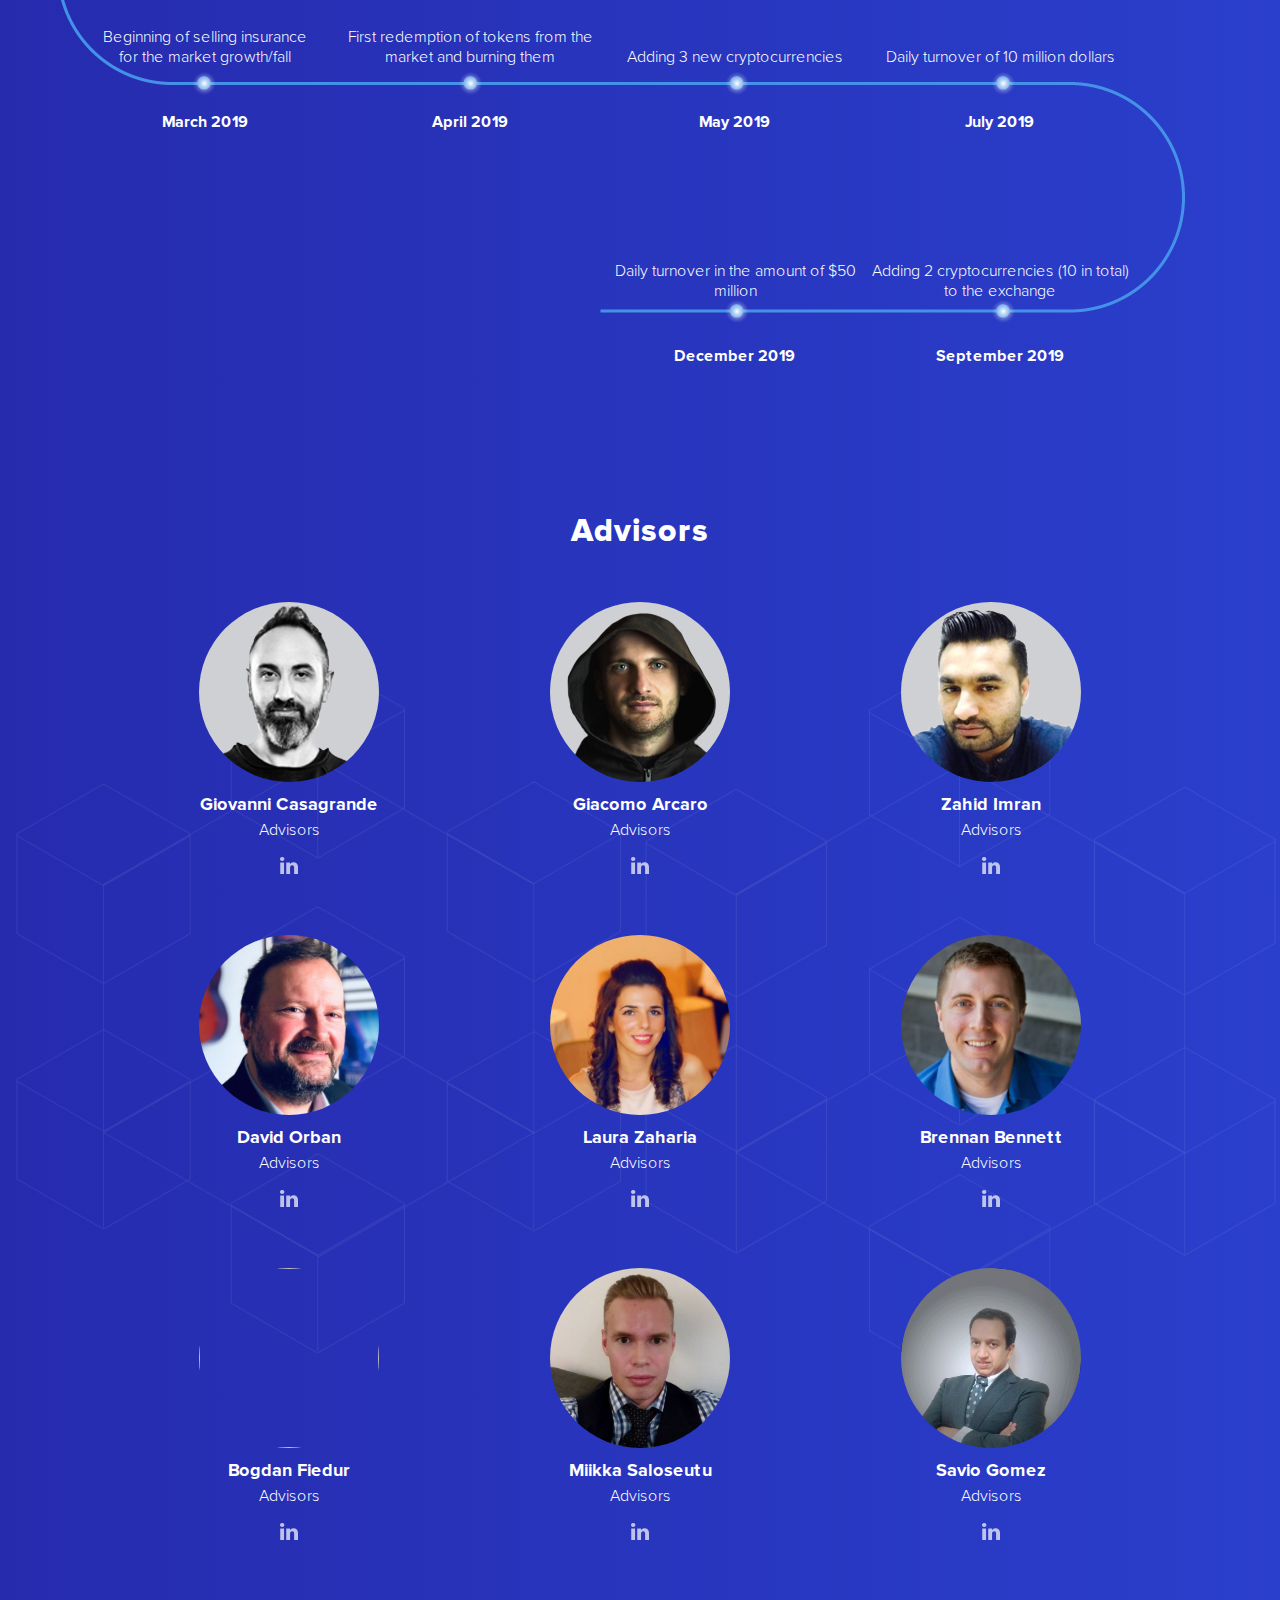
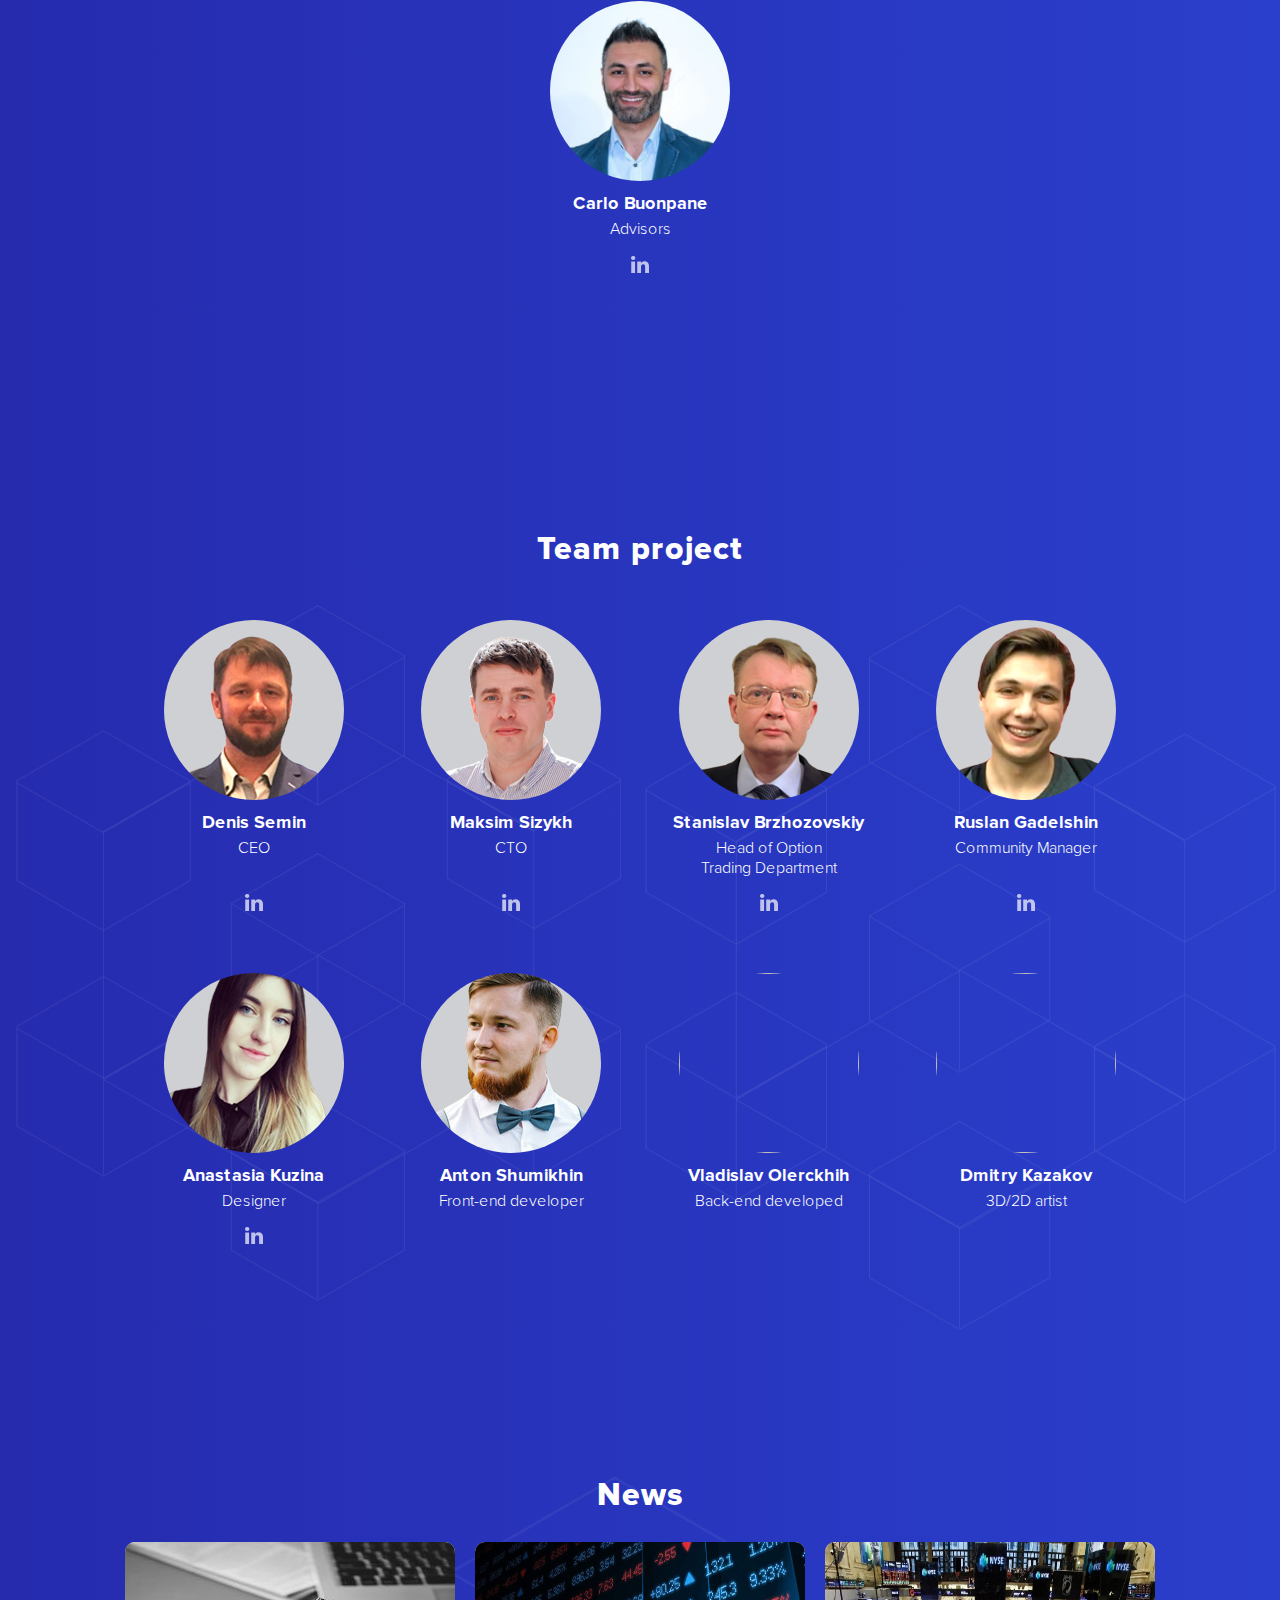
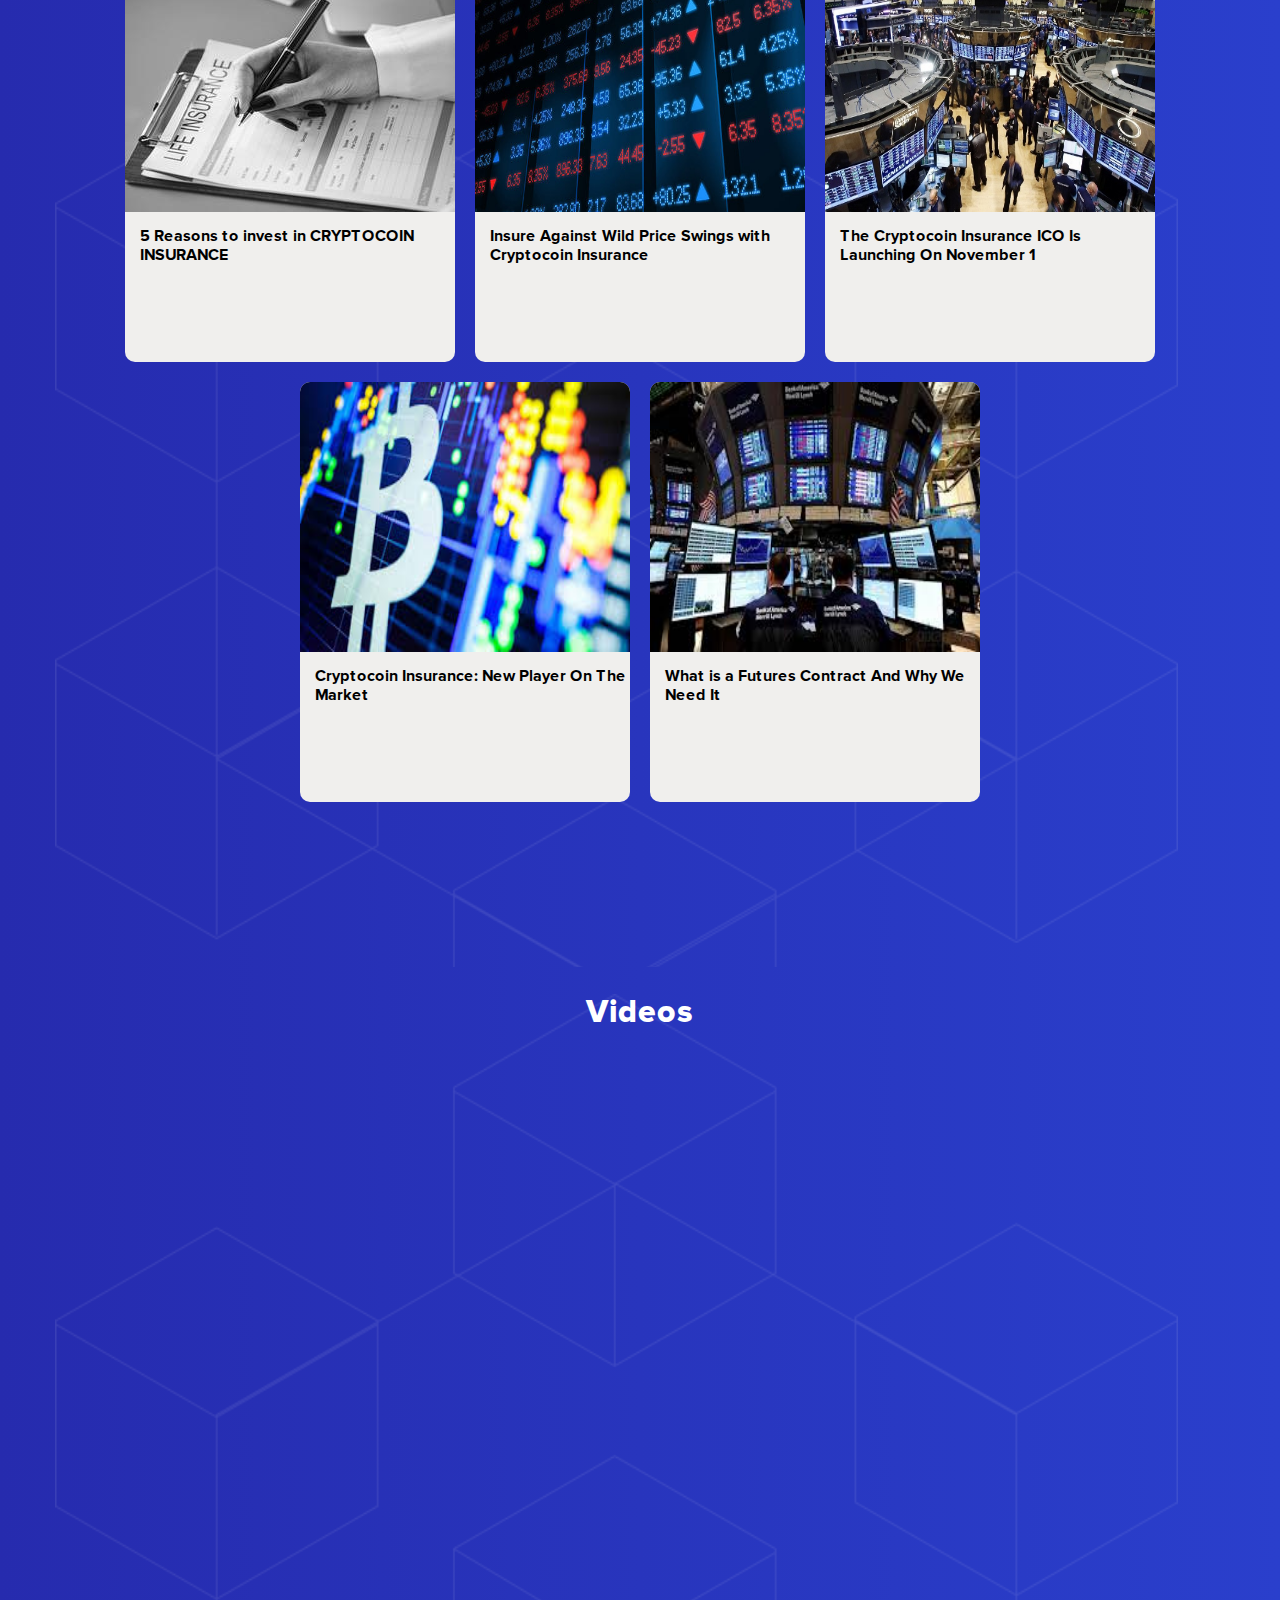
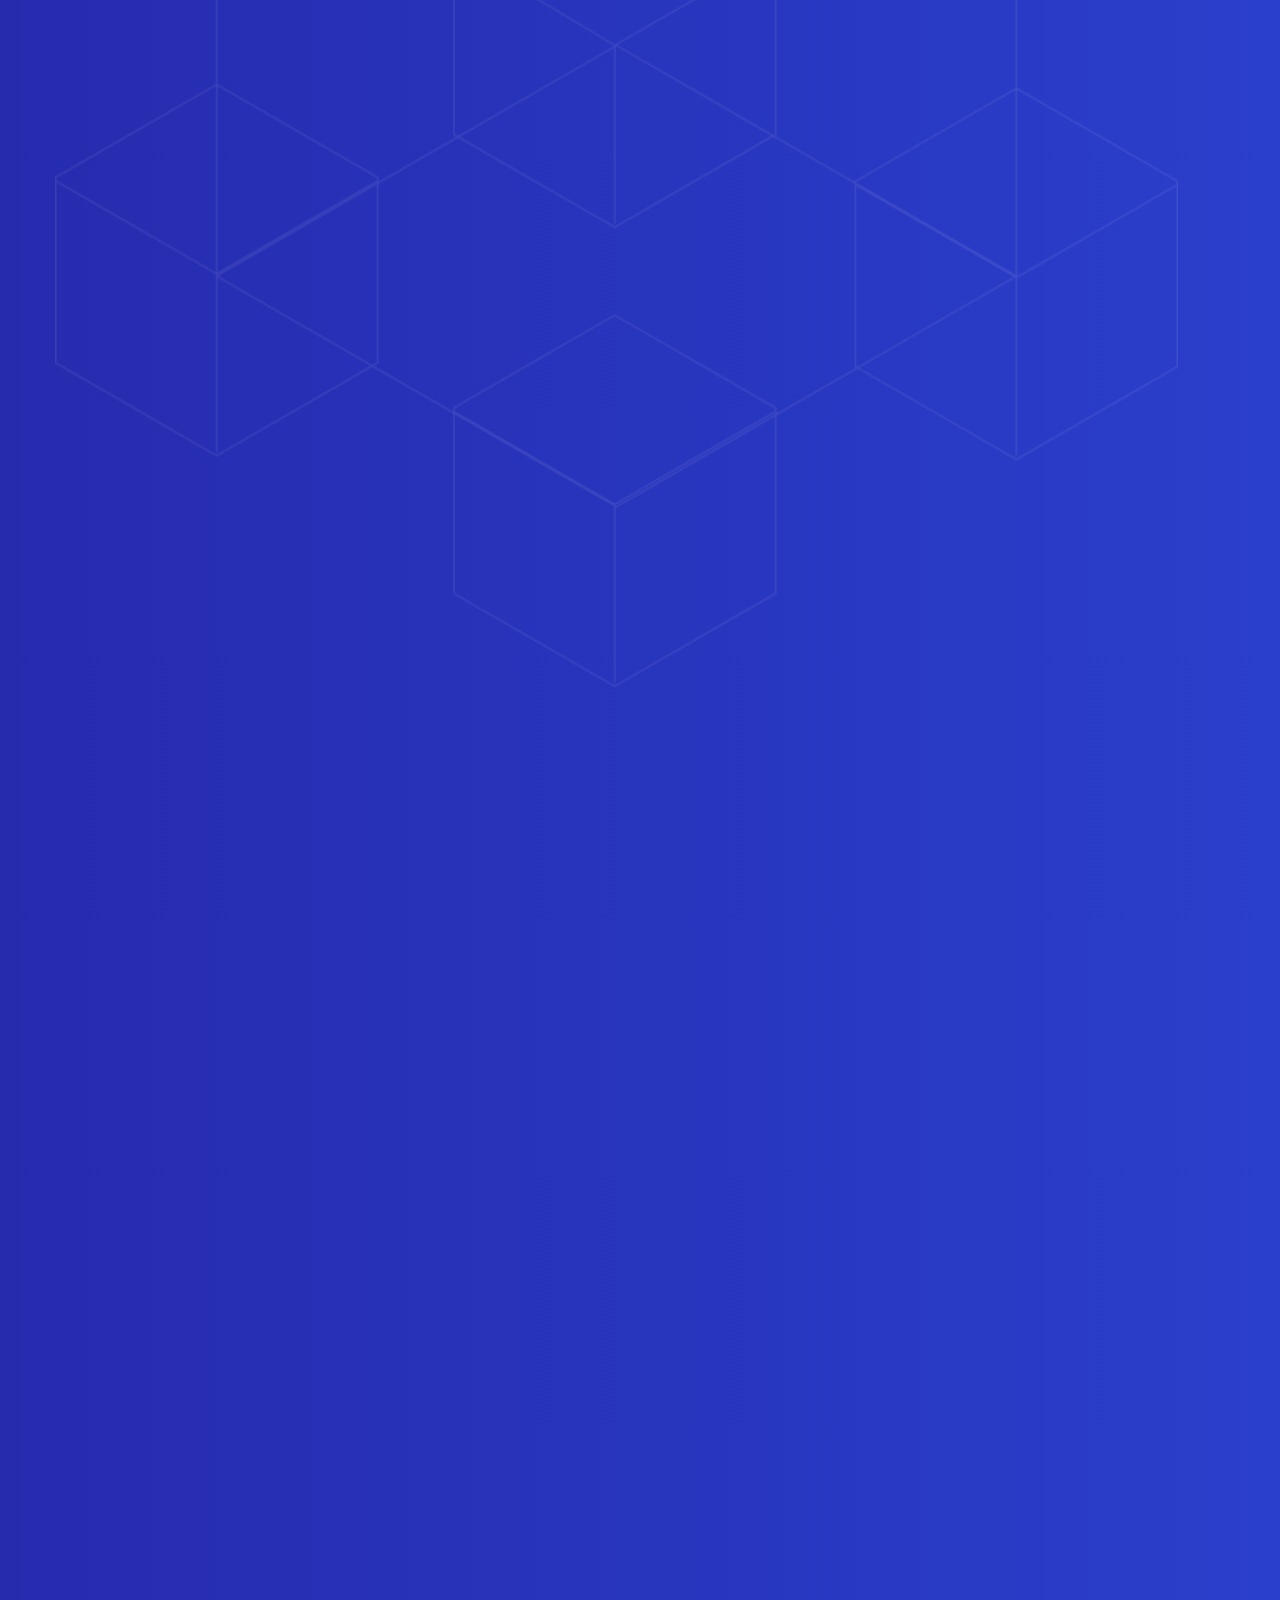
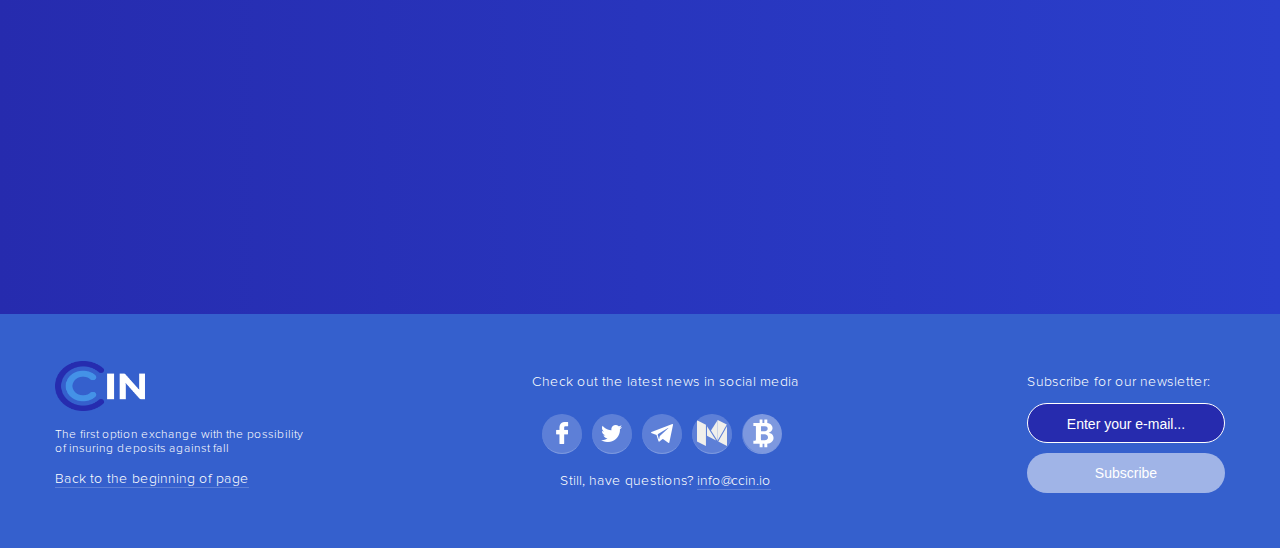
==== commit 02f5c4a7: "add ico graph" ====
--- a/index.html
+++ b/index.html
@@ -16,7 +16,7 @@
   <meta name="msapplication-config" content="img/favicon/browserconfig.xml">
   <meta name="theme-color" content="#ffffff">
   <link rel="stylesheet" href="https://use.fontawesome.com/releases/v5.2.0/css/all.css" integrity="sha384-hWVjflwFxL6sNzntih27bfxkr27PmbbK/iSvJ+a4+0owXq79v+lsFkW54bOGbiDQ" crossorigin="anonymous">
-  <link rel="stylesheet" href="css/main.css?ver2.0">
+  <link rel="stylesheet" href="css/main.css?ver2.2">
   <!-- Global site tag (gtag.js) - Google Analytics -->
   <script async src="https://www.googletagmanager.com/gtag/js?id=UA-126186358-1"></script>
   <script>
@@ -110,6 +110,8 @@
                 <li><a href="index.japanese.html">Japanese</a></li>
                 <li><a href="index.malay.html">Malay</a></li>
                 <li><a href="index.dutch.html">Dutch</a></li>
+                <li><a href="index.port.html">Portuguese</a></li>
+                <li><a href="index.italian.html">Italian</a></li>
               </ul>
             </li>
           </ul>
@@ -137,7 +139,7 @@
             </tr>
             <tr class="graph-body">
               <td colspan="6">
-                <span class="graph-fill" data-graph-period="1"></span>
+                <span class="graph-fill" data-graph-period="4"></span>
               </td>
             </tr>
             <tr class="graph-date">
@@ -169,6 +171,22 @@
         </ul>
       </section>
       <section class="ico-block">
+        <div class="ico-graph">
+          <div class="cost-wrapper">
+            <div class="cost-current">
+              <p>Currently raised:</p>
+              <span>30.781.665 CCIN</span>
+            </div>
+            <div class="cost-target">
+              <p>Target:</p>
+              <span>100.000.000 CCIN</span>
+            </div>
+          </div>
+          <div class="cost-graph">
+            <span class="cost-fill" data-cost-price="30781665"></span>
+          </div>
+          <!-- <p class="current-price">Current-price: <span>$0.04</span></p> -->
+        </div>
         <div class="ico-info">
           <div class="in-button">
             <a href="/doc/faq.pdf" class="instruction-button">Instruction</a>
@@ -738,6 +756,6 @@
     </div>
   </footer>
   <script src="https://code.jquery.com/jquery-1.11.1.min.js"></script>
-  <script src="js/main.js?ver1.2"></script>
+  <script src="js/main.js?ver1.4"></script>
 </body>
-</html>+</html>
--- a/css/main.css
+++ b/css/main.css
@@ -399,7 +399,7 @@
 }
 
 .ico-graph .cost-graph {
-  margin: 10px 0 0 0;
+  margin: 10px 0 14px;
   width: 100%;
   height: 25px;
   background-color: #0452a7;
@@ -839,7 +839,14 @@
   margin-bottom: 46px;
 }
 
-.vietnamese .monetization li {
+.vietnamese .monetization li,
+.spanish .monetization li,
+.indonesian .monetization li,
+.french .monetization li,
+.malay .monetization li,
+.dutch .monetization li,
+.port .monetization li,
+.italian .monetization li {
   margin-bottom: 24px;
 }
 
@@ -851,28 +858,8 @@
   margin-bottom: 102px;
 }
 
-.spanish .monetization li {
-  margin-bottom: 24px;
-}
-
-.indonesian .monetization li {
-  margin-bottom: 24px;
-}
-
-.french .monetization li {
-  margin-bottom: 24px;
-}
-
 .japanese .monetization li {
   margin-bottom: 103px;
-}
-
-.malay .monetization li {
-  margin-bottom: 25px;
-}
-
-.dutch .monetization li {
-  margin-bottom: 24px;
 }
 
 .monetization ul h3 {
